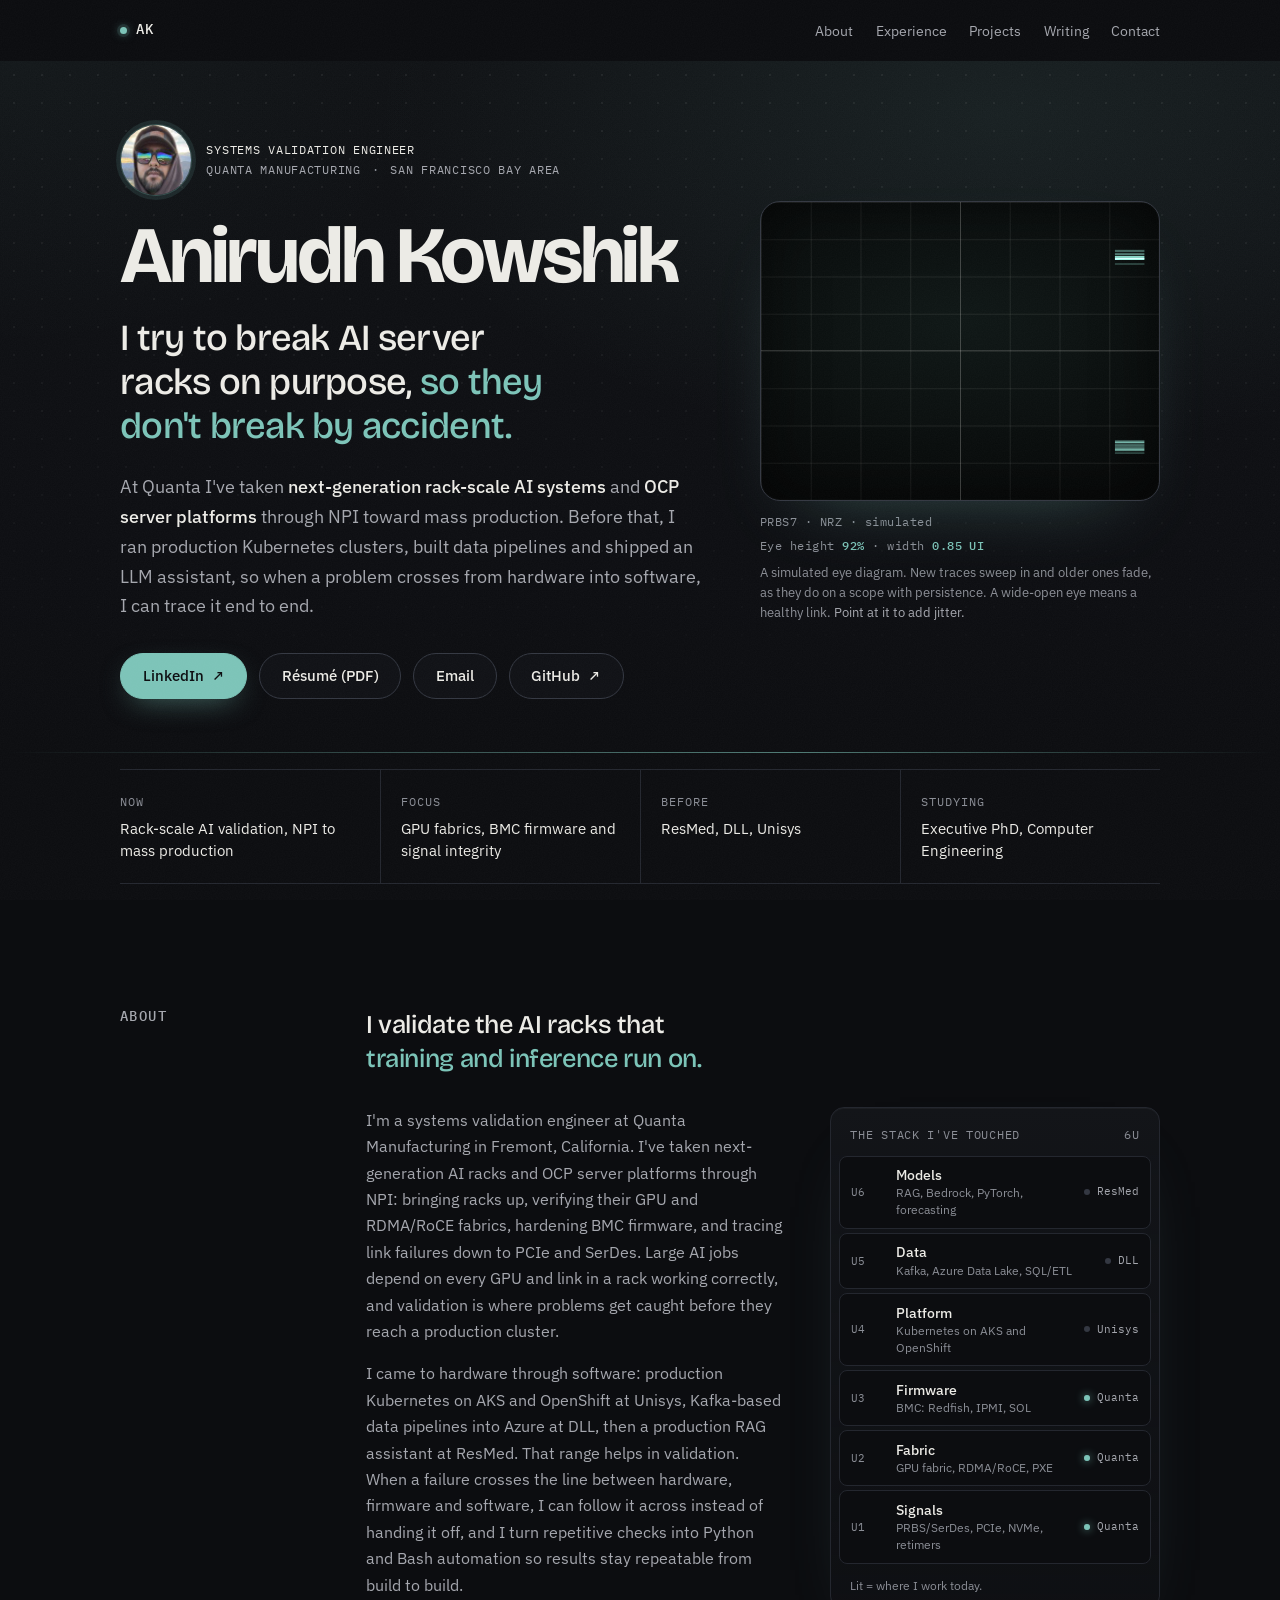
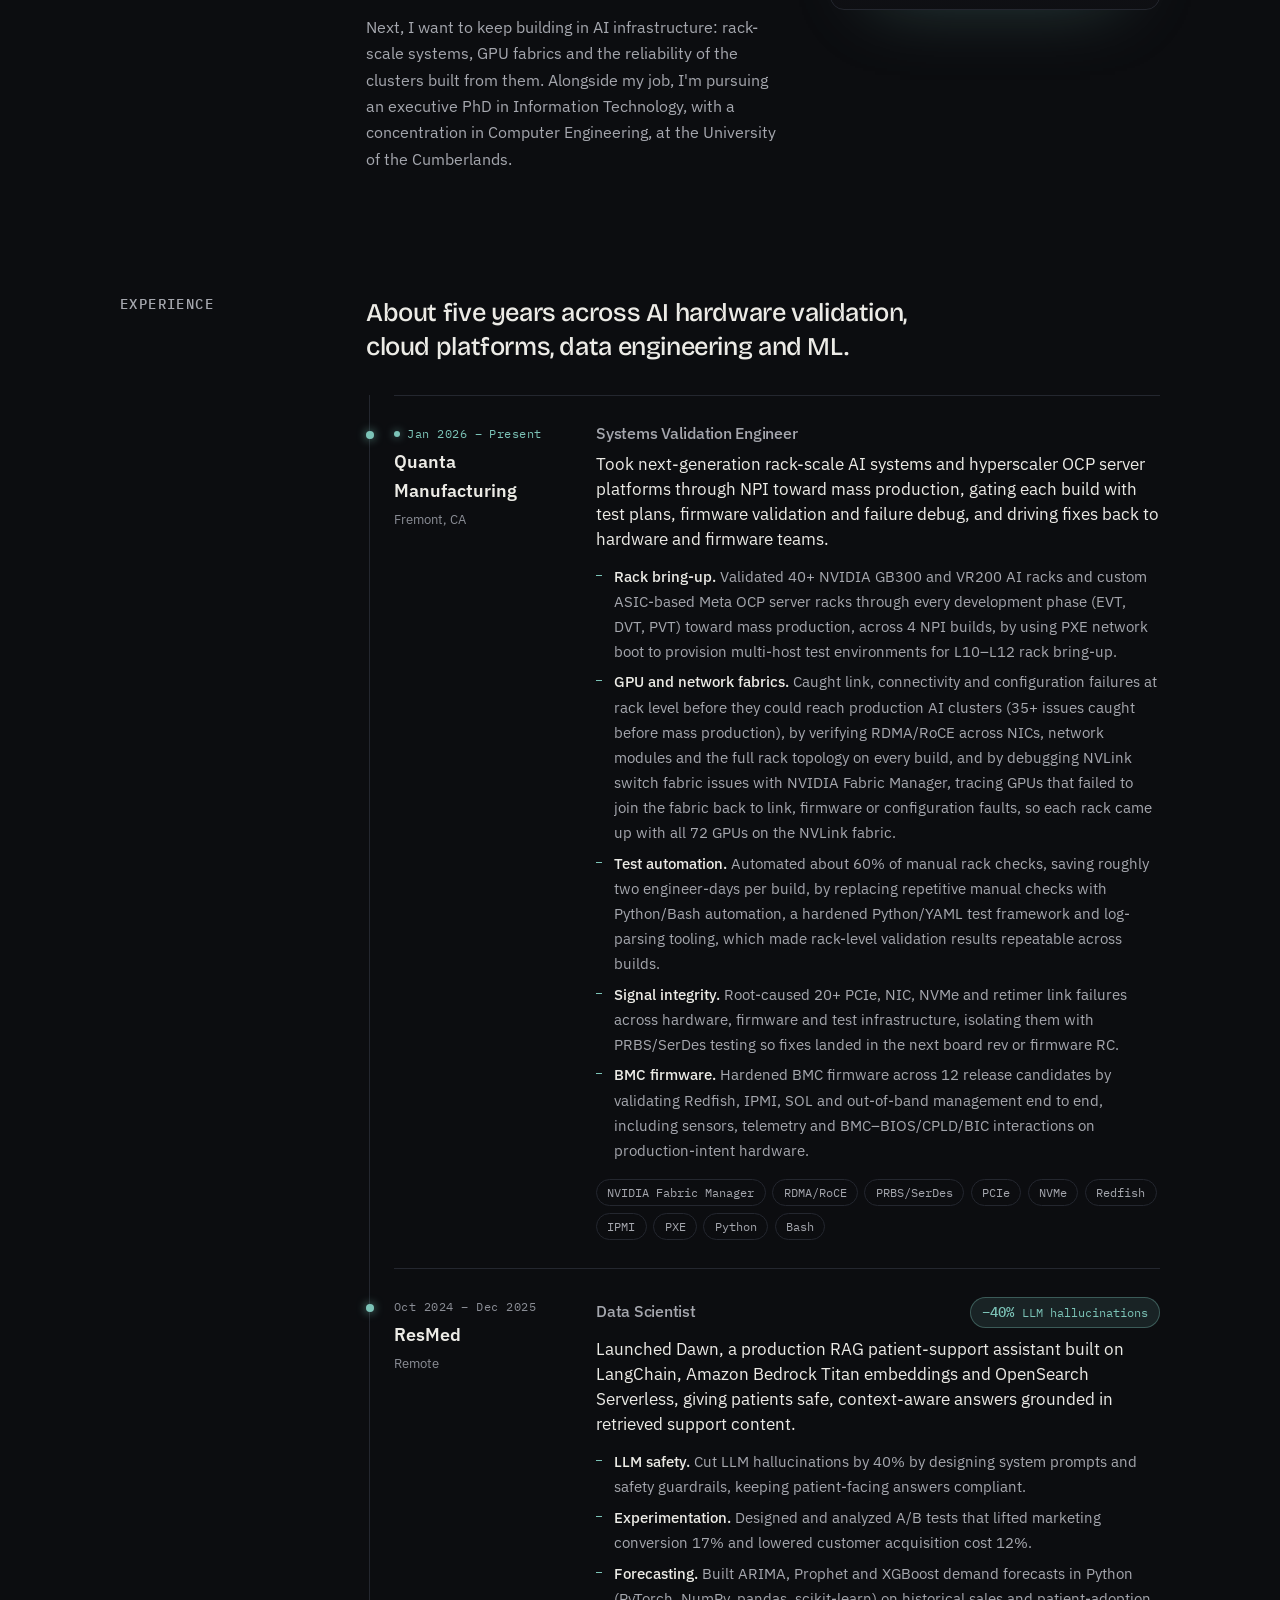
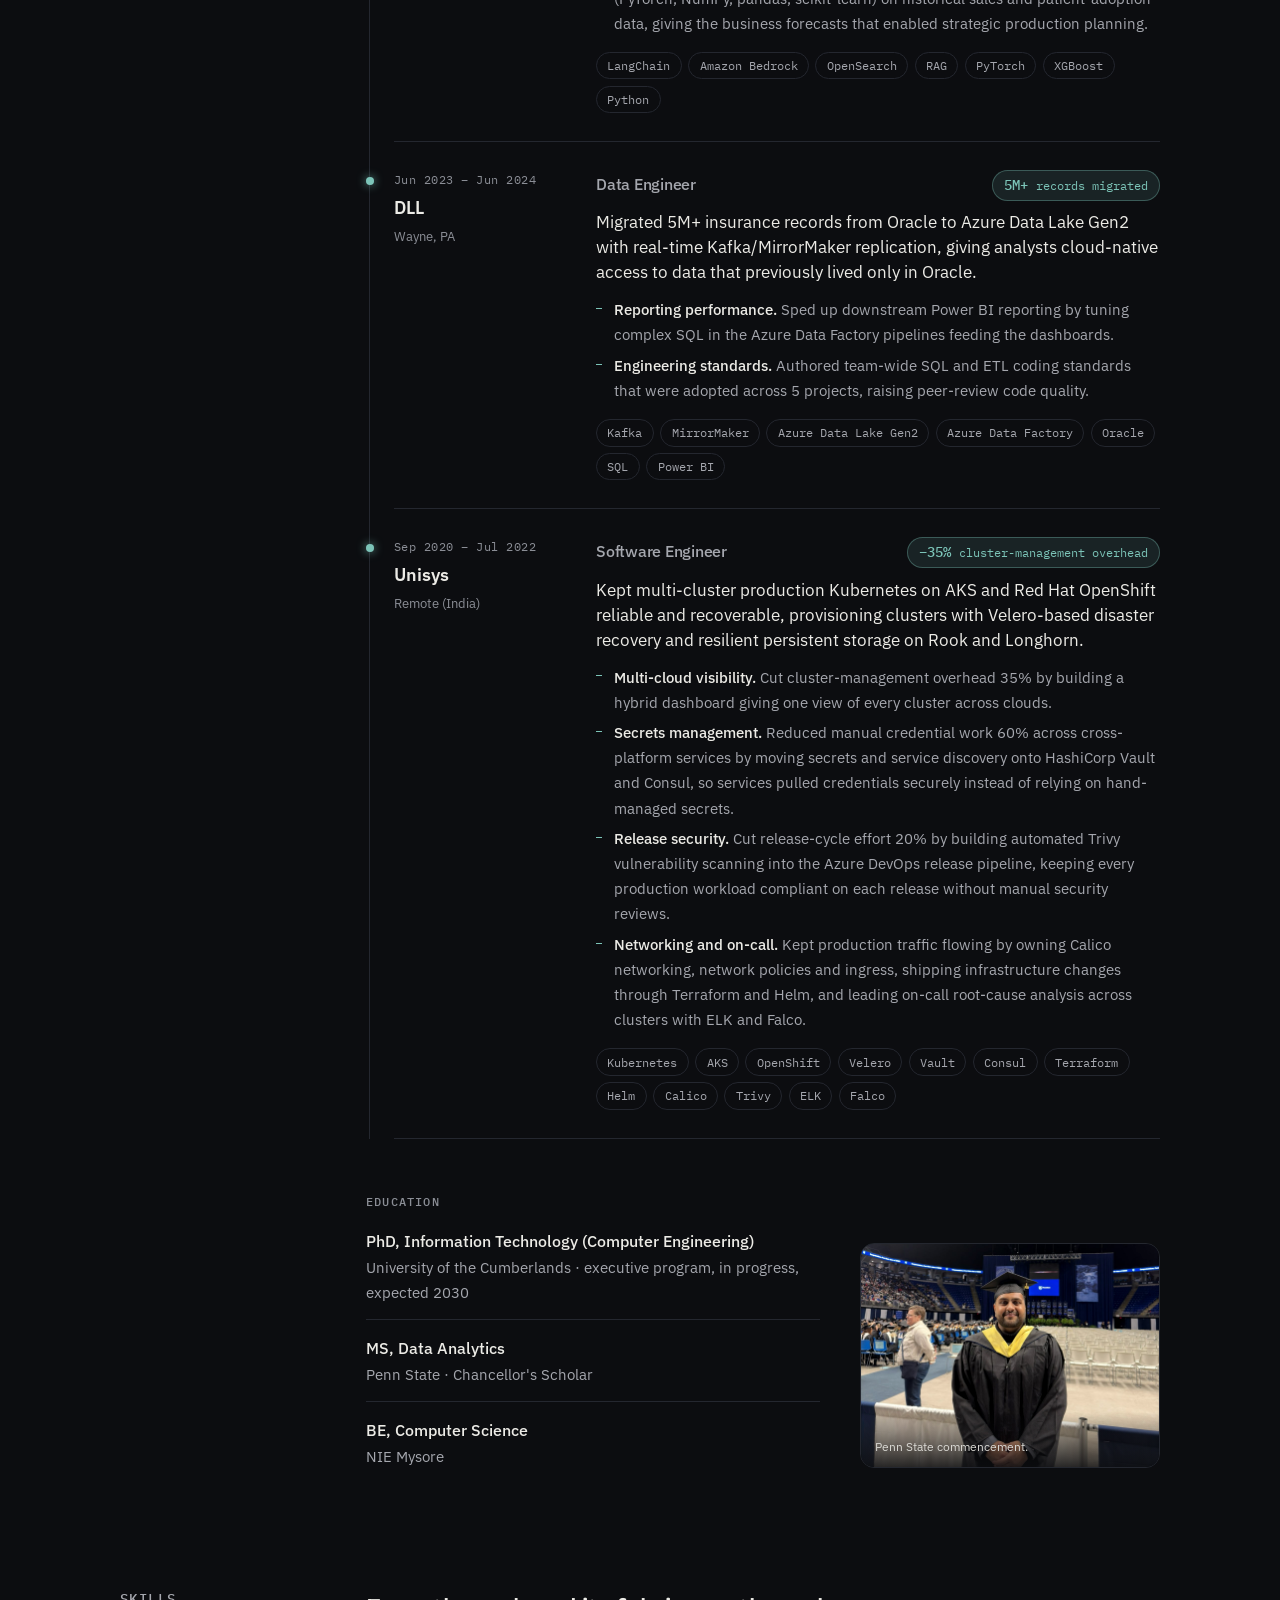
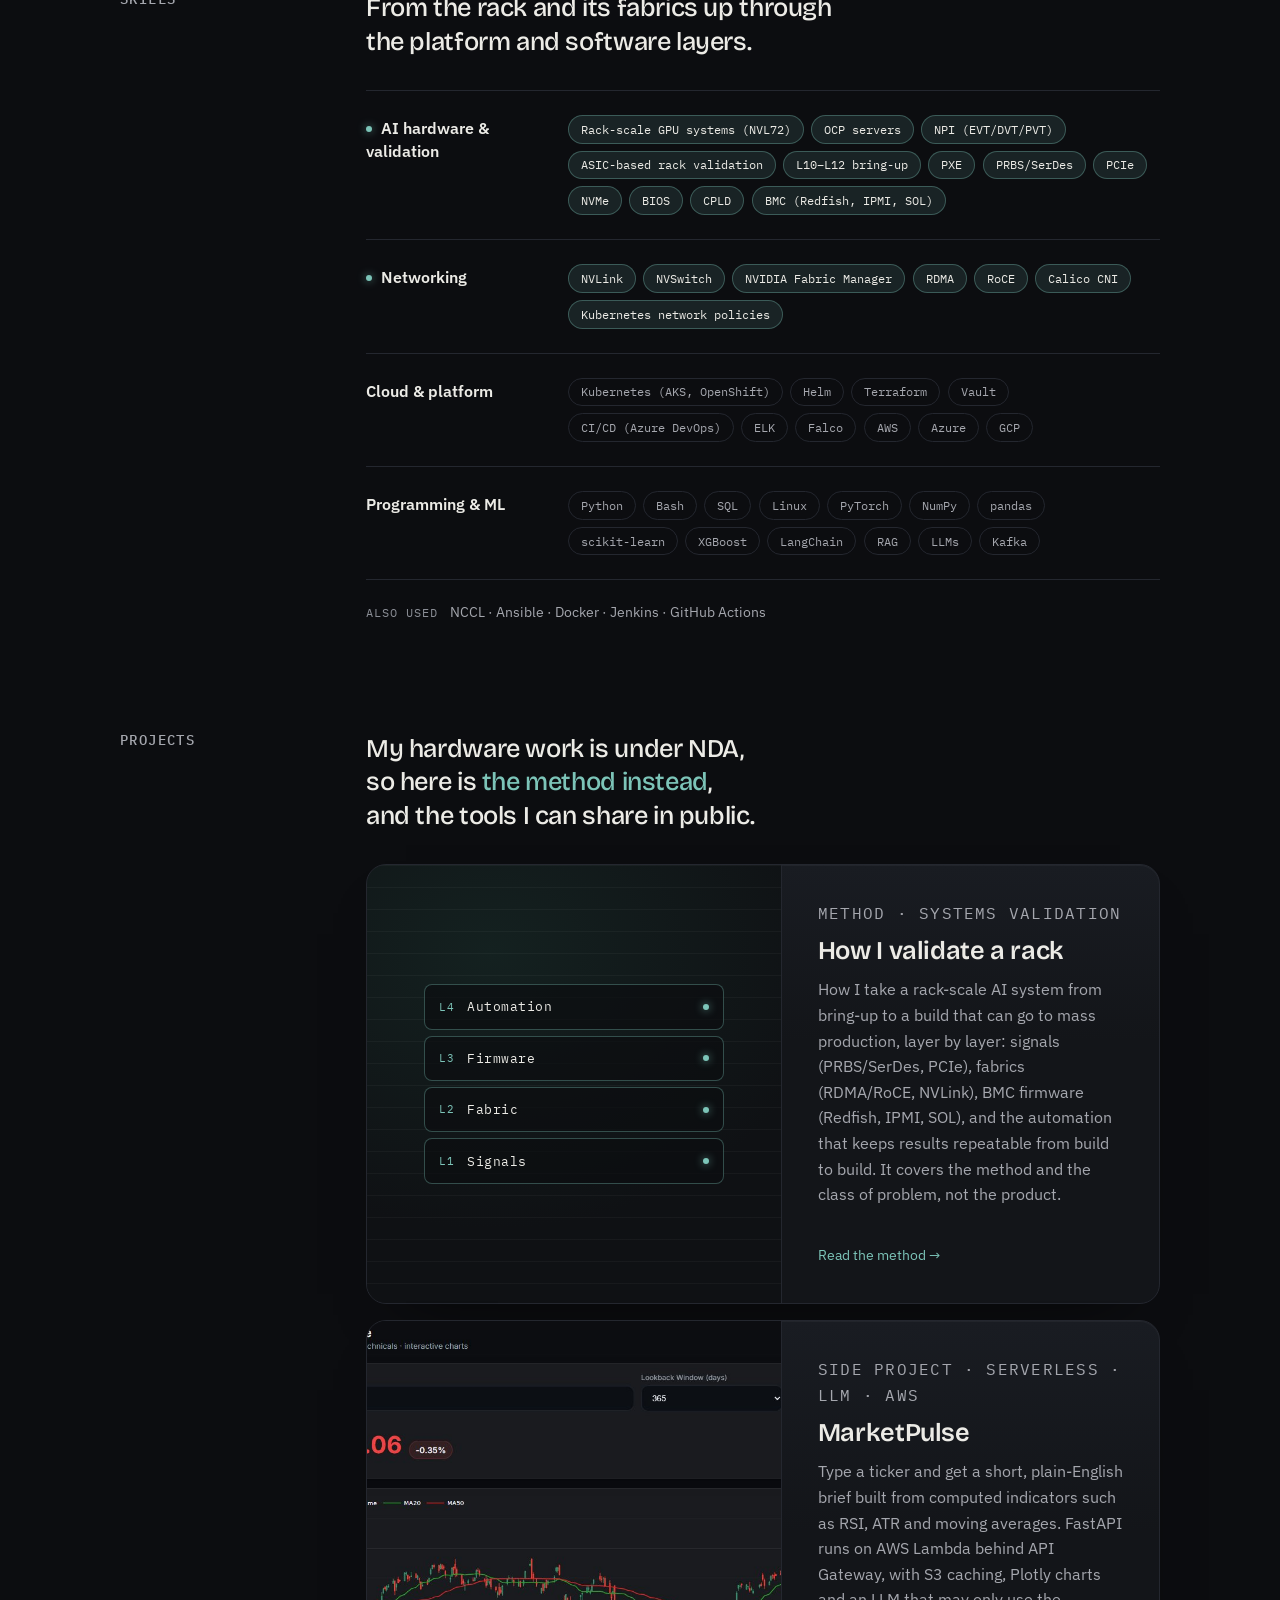
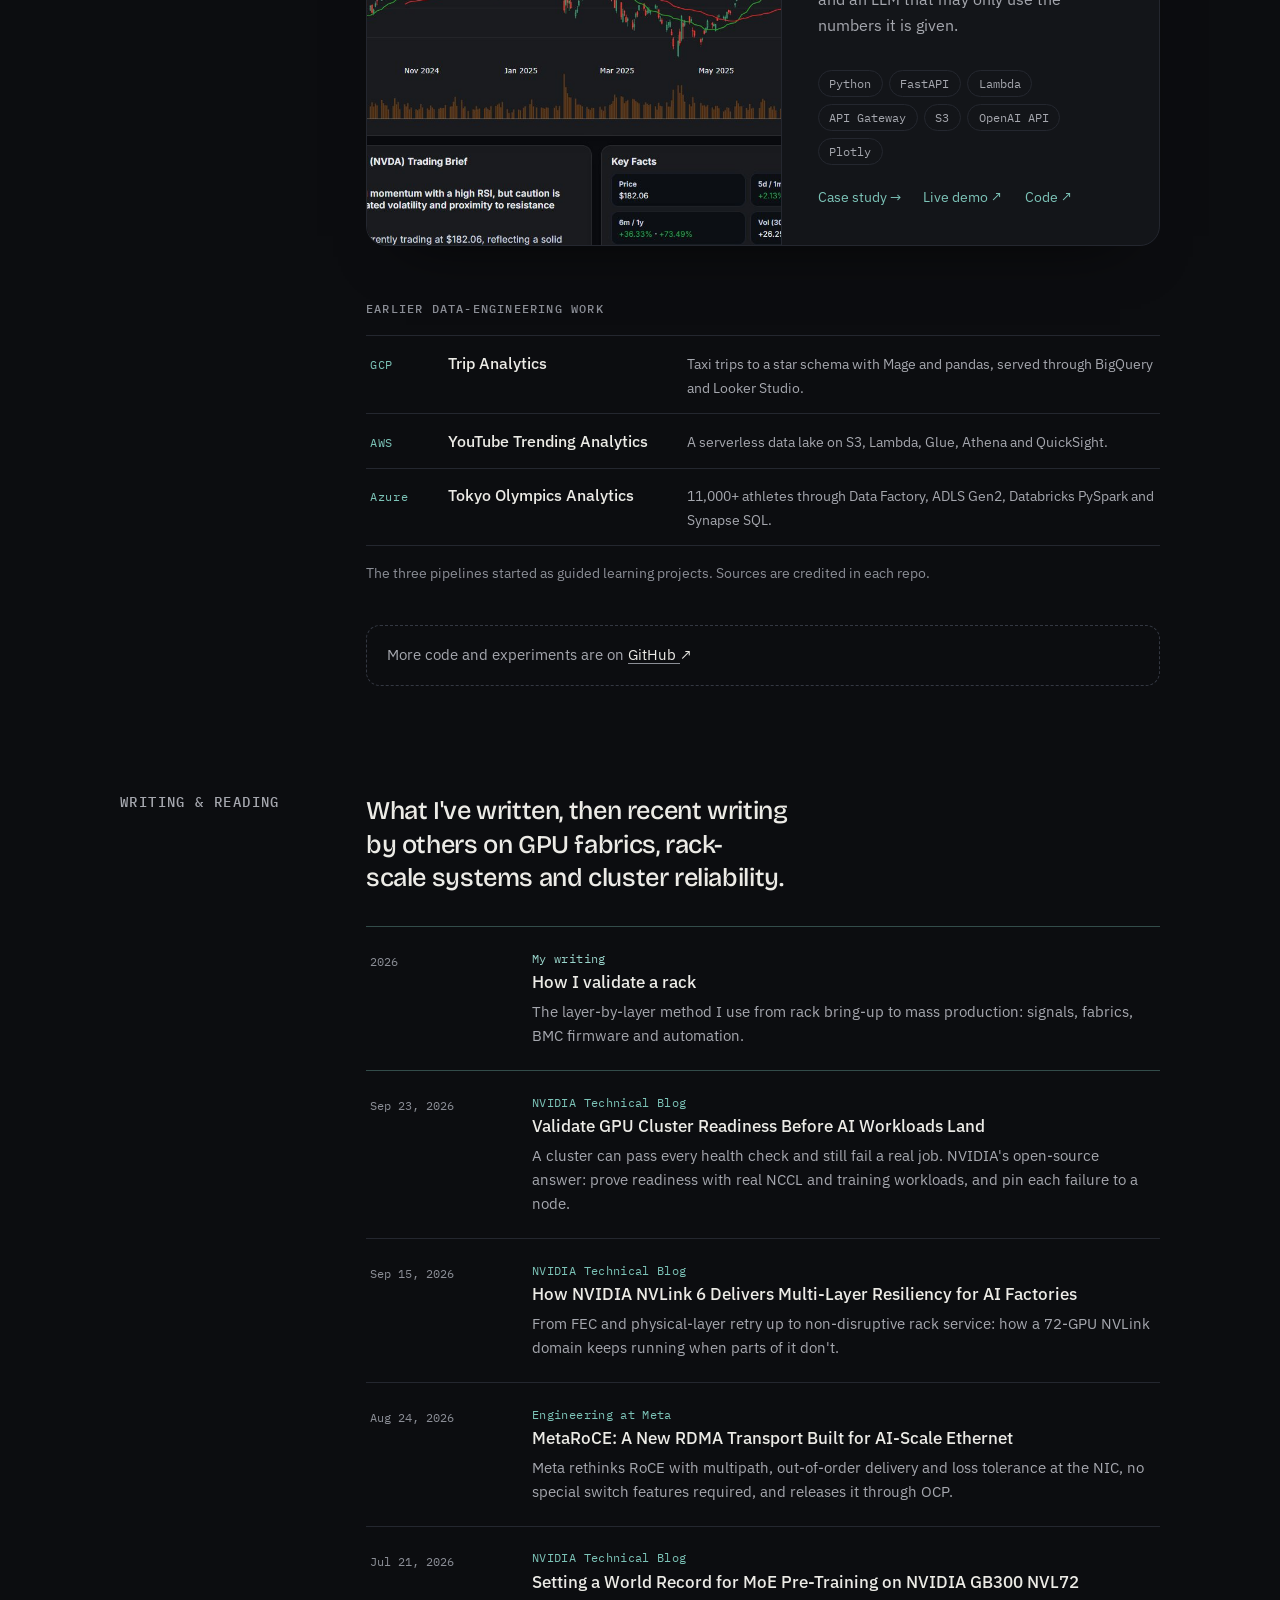
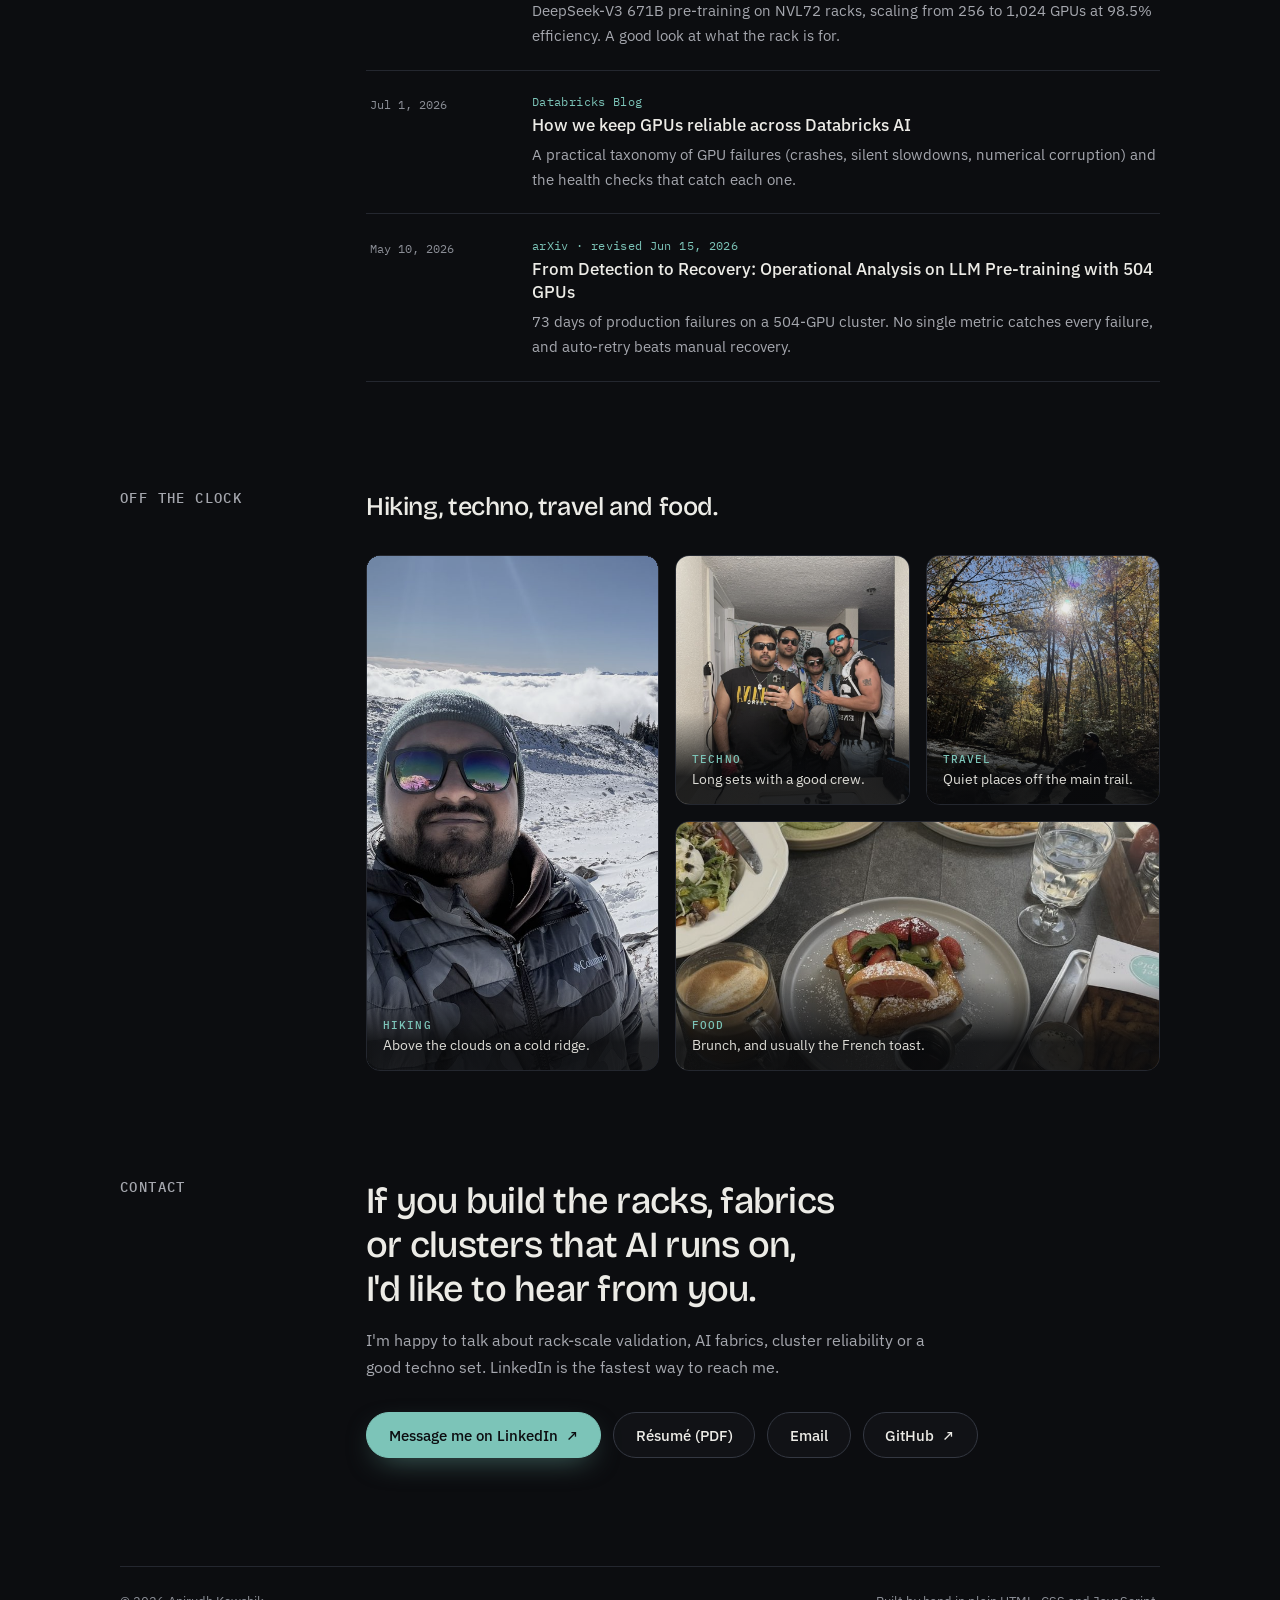
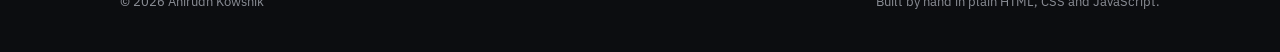
==== index.html @ 86d9afea "Make the eye diagram robust: cache-busted assets, brighter traces, GPU and background-tab recovery -" ====
<!doctype html>
<html lang="en">
<head>
  <meta charset="utf-8">
  <meta name="viewport" content="width=device-width, initial-scale=1">
  <title>Anirudh Kowshik | Systems Validation Engineer, AI infrastructure</title>
  <meta name="description" content="Anirudh Kowshik is a Systems Validation Engineer at Quanta Manufacturing in the San Francisco Bay Area, taking rack-scale AI systems and OCP server platforms through NPI toward mass production. Background in Kubernetes, data engineering and LLMs.">
  <meta name="theme-color" content="#0b0f0e">
  <meta name="color-scheme" content="dark">
  <link rel="canonical" href="https://kowshik-anirudh.github.io/">
  <link rel="icon" href="favicon.svg" type="image/svg+xml">
  <link rel="apple-touch-icon" href="images/apple-touch-icon.png">

  <meta property="og:type" content="website">
  <meta property="og:url" content="https://kowshik-anirudh.github.io/">
  <meta property="og:title" content="Anirudh Kowshik | Systems Validation Engineer">
  <meta property="og:description" content="I try to break AI server racks on purpose, so they don't break by accident. Rack-scale AI systems, from NPI to mass production.">
  <meta property="og:image" content="https://kowshik-anirudh.github.io/images/og.png">
  <meta property="og:image:width" content="1200">
  <meta property="og:image:height" content="630">
  <meta property="og:image:alt" content="Anirudh Kowshik, Systems Validation Engineer, over a teal eye diagram">
  <meta name="twitter:card" content="summary_large_image">
  <script type="application/ld+json">
  {
    "@context": "https://schema.org",
    "@type": "Person",
    "name": "Anirudh Kowshik",
    "jobTitle": "Systems Validation Engineer",
    "worksFor": { "@type": "Organization", "name": "Quanta Manufacturing" },
    "address": { "@type": "PostalAddress", "addressLocality": "San Francisco Bay Area", "addressRegion": "CA", "addressCountry": "US" },
    "url": "https://kowshik-anirudh.github.io/",
    "image": "https://kowshik-anirudh.github.io/images/og.png",
    "sameAs": [
      "https://www.linkedin.com/in/anirudh-kowshik262026",
      "https://github.com/kowshik-anirudh"
    ]
  }
  </script>

  <link rel="preconnect" href="https://fonts.googleapis.com">
  <link rel="preconnect" href="https://fonts.gstatic.com" crossorigin>
  <link href="https://fonts.googleapis.com/css2?family=Bricolage+Grotesque:opsz,wght@12..96,500..700&family=IBM+Plex+Mono:wght@400;500&family=IBM+Plex+Sans:wght@400;500;600&display=swap" rel="stylesheet">
  <link rel="stylesheet" href="style.css?v=20261001">
  <script defer src="script.js?v=20261001"></script>
</head>
<body>
  <a class="skip" href="#main">Skip to content</a>

  <header class="nav">
    <div class="wrap nav-inner">
      <a class="brand" href="#top" aria-label="Anirudh Kowshik, back to top"><span class="led" aria-hidden="true"></span>AK</a>
      <nav aria-label="Primary">
        <ul>
          <li><a href="#about">About</a></li>
          <li><a href="#experience">Experience</a></li>
          <li><a href="#projects">Projects</a></li>
          <li><a href="#reading">Writing</a></li>
          <li><a href="#contact">Contact</a></li>
        </ul>
      </nav>
    </div>
  </header>

  <main id="main">
    <!-- Hero -->
    <section class="hero" id="top" aria-labelledby="hero-name">
      <div class="wrap hero-grid">
        <div class="hero-text">
          <div class="id-row">
            <img class="avatar" src="images/avatar-144.jpg" srcset="images/avatar-144.jpg 144w, images/avatar-216.jpg 216w" sizes="(min-width: 880px) 72px, 60px" alt="Anirudh in a cap and sunglasses, with mountains behind him at sunset" width="144" height="144" decoding="async" onerror="this.remove()">
            <p class="status"><span>Systems Validation Engineer</span> <span>Quanta Manufacturing <span class="sep" aria-hidden="true">&middot;</span> San Francisco Bay Area</span></p>
          </div>
          <h1 id="hero-name">Anirudh Kowshik</h1>
          <p class="hero-line">I try to break AI server racks on purpose, <em>so they don't break by accident.</em></p>
          <p class="pitch">At Quanta I've taken <strong>next-generation rack-scale AI systems</strong> and <strong>OCP server platforms</strong> through NPI toward mass production. Before that, I ran production Kubernetes clusters, built data pipelines and shipped an LLM assistant, so when a problem crosses from hardware into software, I can trace it end to end.</p>
          <div class="cta">
            <a class="btn btn-primary" href="https://www.linkedin.com/in/anirudh-kowshik262026" target="_blank" rel="noopener">LinkedIn <span class="arrow" aria-hidden="true">&#8599;</span></a>
            <a class="btn" href="resume.pdf">R&eacute;sum&eacute; (PDF)</a>
            <a class="btn" href="mailto:i.anirudh.kowshik@gmail.com">Email</a>
            <a class="btn" href="https://github.com/kowshik-anirudh" target="_blank" rel="noopener">GitHub <span class="arrow" aria-hidden="true">&#8599;</span></a>
          </div>
        </div>
        <figure class="scope">
          <div class="scope-screen">
            <canvas class="scope-canvas" role="img" aria-label="Simulated eye diagram of a high-speed serial link, drawn like an oscilloscope with persistence"></canvas>
          </div>
          <div class="scope-readout" aria-hidden="true">
            <span>PRBS7 &middot; NRZ &middot; simulated</span>
            <span class="scope-meas" hidden>Eye height <b data-eh></b> &middot; width <b data-ew></b></span>
          </div>
          <figcaption>A simulated eye diagram. New traces sweep in and older ones fade, as they do on a scope with persistence. A wide-open eye means a healthy link.<span class="hint" hidden> Point at it to add jitter.</span></figcaption>
        </figure>
      </div>
    </section>

    <!-- Quick facts -->
    <div class="wrap">
      <dl class="facts">
        <div><dt>Now</dt><dd>Rack-scale AI validation, NPI to mass production</dd></div>
        <div><dt>Focus</dt><dd>GPU fabrics, BMC firmware and signal integrity</dd></div>
        <div><dt>Before</dt><dd>ResMed, DLL, Unisys</dd></div>
        <div><dt>Studying</dt><dd>Executive PhD, Computer Engineering</dd></div>
      </dl>
    </div>

    <!-- About -->
    <section class="section wrap reveal" id="about" aria-labelledby="about-h">
      <div class="section-grid">
        <header class="sec-head"><h2 id="about-h">About</h2></header>
        <div>
          <p class="sec-line">I validate the AI racks that <em>training and inference run on.</em></p>
          <div class="about-grid">
            <div class="prose">
              <p>I'm a systems validation engineer at Quanta Manufacturing in Fremont, California. I've taken next-generation AI racks and OCP server platforms through NPI: bringing racks up, verifying their GPU and RDMA/RoCE fabrics, hardening BMC firmware, and tracing link failures down to PCIe and SerDes. Large AI jobs depend on every GPU and link in a rack working correctly, and validation is where problems get caught before they reach a production cluster.</p>
              <p>I came to hardware through software: production Kubernetes on AKS and OpenShift at Unisys, Kafka-based data pipelines into Azure at DLL, then a production RAG assistant at ResMed. That range helps in validation. When a failure crosses the line between hardware, firmware and software, I can follow it across instead of handing it off, and I turn repetitive checks into Python and Bash automation so results stay repeatable from build to build.</p>
              <p>Next, I want to keep building in AI infrastructure: rack-scale systems, GPU fabrics and the reliability of the clusters built from them. Alongside my job, I'm pursuing an executive PhD in Information Technology, with a concentration in Computer Engineering, at the University of the Cumberlands.</p>
            </div>
            <aside class="stack" aria-label="Layers of the stack I have worked across">
              <p class="stack-title"><span>The stack I've touched</span><span aria-hidden="true">6U</span></p>
              <ol>
                <li><span class="u" aria-hidden="true">U6</span><span><span class="layer">Models</span><span class="what">RAG, Bedrock, PyTorch, forecasting</span></span><span class="where">ResMed</span></li>
                <li><span class="u" aria-hidden="true">U5</span><span><span class="layer">Data</span><span class="what">Kafka, Azure Data Lake, SQL/ETL</span></span><span class="where">DLL</span></li>
                <li><span class="u" aria-hidden="true">U4</span><span><span class="layer">Platform</span><span class="what">Kubernetes on AKS and OpenShift</span></span><span class="where">Unisys</span></li>
                <li class="now"><span class="u" aria-hidden="true">U3</span><span><span class="layer">Firmware</span><span class="what">BMC: Redfish, IPMI, SOL</span></span><span class="where">Quanta</span></li>
                <li class="now"><span class="u" aria-hidden="true">U2</span><span><span class="layer">Fabric</span><span class="what">GPU fabric, RDMA/RoCE, PXE</span></span><span class="where">Quanta</span></li>
                <li class="now"><span class="u" aria-hidden="true">U1</span><span><span class="layer">Signals</span><span class="what">PRBS/SerDes, PCIe, NVMe, retimers</span></span><span class="where">Quanta</span></li>
              </ol>
              <p class="stack-caption">Lit = where I work today.</p>
            </aside>
          </div>
        </div>
      </div>
    </section>

    <!-- Experience -->
    <section class="section wrap reveal" id="experience" aria-labelledby="exp-h">
      <div class="section-grid">
        <header class="sec-head"><h2 id="exp-h">Experience</h2></header>
        <div>
          <p class="sec-line">About five years across AI hardware validation, cloud platforms, data engineering and ML.</p>
          <ol class="timeline">
            <li class="role current">
              <div class="role-meta">
                <span class="role-when">Jan 2026 &ndash; Present</span>
                <span class="role-org">Quanta Manufacturing</span>
                <span class="role-where">Fremont, CA</span>
              </div>
              <div>
                <div class="role-head"><h3>Systems Validation Engineer</h3></div>
                <p class="headline">Took next-generation rack-scale AI systems and hyperscaler OCP server platforms through NPI toward mass production, gating each build with test plans, firmware validation and failure debug, and driving fixes back to hardware and firmware teams.</p>
                <ul>
                  <li><b>Rack bring-up.</b> Validated 40+ NVIDIA GB300 and VR200 AI racks and custom ASIC-based Meta OCP server racks through every development phase (EVT, DVT, PVT) toward mass production, across 4 NPI builds, by using PXE network boot to provision multi-host test environments for L10&ndash;L12 rack bring-up.</li>
                  <li><b>GPU and network fabrics.</b> Caught link, connectivity and configuration failures at rack level before they could reach production AI clusters (35+ issues caught before mass production), by verifying RDMA/RoCE across NICs, network modules and the full rack topology on every build, and by debugging NVLink switch fabric issues with NVIDIA Fabric Manager, tracing GPUs that failed to join the fabric back to link, firmware or configuration faults, so each rack came up with all 72 GPUs on the NVLink fabric.</li>
                  <li><b>Test automation.</b> Automated about 60% of manual rack checks, saving roughly two engineer-days per build, by replacing repetitive manual checks with Python/Bash automation, a hardened Python/YAML test framework and log-parsing tooling, which made rack-level validation results repeatable across builds.</li>
                  <li><b>Signal integrity.</b> Root-caused 20+ PCIe, NIC, NVMe and retimer link failures across hardware, firmware and test infrastructure, isolating them with PRBS/SerDes testing so fixes landed in the next board rev or firmware RC.</li>
                  <li><b>BMC firmware.</b> Hardened BMC firmware across 12 release candidates by validating Redfish, IPMI, SOL and out-of-band management end to end, including sensors, telemetry and BMC&ndash;BIOS/CPLD/BIC interactions on production-intent hardware.</li>
                </ul>
                <ul class="tags" aria-label="Tools"><li>NVIDIA Fabric Manager</li><li>RDMA/RoCE</li><li>PRBS/SerDes</li><li>PCIe</li><li>NVMe</li><li>Redfish</li><li>IPMI</li><li>PXE</li><li>Python</li><li>Bash</li></ul>
              </div>
            </li>
            <li class="role">
              <div class="role-meta">
                <span class="role-when">Oct 2024 &ndash; Dec 2025</span>
                <span class="role-org">ResMed</span>
                <span class="role-where">Remote</span>
              </div>
              <div>
                <div class="role-head"><h3>Data Scientist</h3><span class="impact"><b>&minus;40%</b> LLM hallucinations</span></div>
                <p class="headline">Launched Dawn, a production RAG patient-support assistant built on LangChain, Amazon Bedrock Titan embeddings and OpenSearch Serverless, giving patients safe, context-aware answers grounded in retrieved support content.</p>
                <ul>
                  <li><b>LLM safety.</b> Cut LLM hallucinations by 40% by designing system prompts and safety guardrails, keeping patient-facing answers compliant.</li>
                  <li><b>Experimentation.</b> Designed and analyzed A/B tests that lifted marketing conversion 17% and lowered customer acquisition cost 12%.</li>
                  <li><b>Forecasting.</b> Built ARIMA, Prophet and XGBoost demand forecasts in Python (PyTorch, NumPy, pandas, scikit-learn) on historical sales and patient-adoption data, giving the business forecasts that enabled strategic production planning.</li>
                </ul>
                <ul class="tags" aria-label="Tools"><li>LangChain</li><li>Amazon Bedrock</li><li>OpenSearch</li><li>RAG</li><li>PyTorch</li><li>XGBoost</li><li>Python</li></ul>
              </div>
            </li>
            <li class="role">
              <div class="role-meta">
                <span class="role-when">Jun 2023 &ndash; Jun 2024</span>
                <span class="role-org">DLL</span>
                <span class="role-where">Wayne, PA</span>
              </div>
              <div>
                <div class="role-head"><h3>Data Engineer</h3><span class="impact"><b>5M+</b> records migrated</span></div>
                <p class="headline">Migrated 5M+ insurance records from Oracle to Azure Data Lake Gen2 with real-time Kafka/MirrorMaker replication, giving analysts cloud-native access to data that previously lived only in Oracle.</p>
                <ul>
                  <li><b>Reporting performance.</b> Sped up downstream Power BI reporting by tuning complex SQL in the Azure Data Factory pipelines feeding the dashboards.</li>
                  <li><b>Engineering standards.</b> Authored team-wide SQL and ETL coding standards that were adopted across 5 projects, raising peer-review code quality.</li>
                </ul>
                <ul class="tags" aria-label="Tools"><li>Kafka</li><li>MirrorMaker</li><li>Azure Data Lake Gen2</li><li>Azure Data Factory</li><li>Oracle</li><li>SQL</li><li>Power BI</li></ul>
              </div>
            </li>
            <li class="role">
              <div class="role-meta">
                <span class="role-when">Sep 2020 &ndash; Jul 2022</span>
                <span class="role-org">Unisys</span>
                <span class="role-where">Remote (India)</span>
              </div>
              <div>
                <div class="role-head"><h3>Software Engineer</h3><span class="impact"><b>&minus;35%</b> cluster-management overhead</span></div>
                <p class="headline">Kept multi-cluster production Kubernetes on AKS and Red Hat OpenShift reliable and recoverable, provisioning clusters with Velero-based disaster recovery and resilient persistent storage on Rook and Longhorn.</p>
                <ul>
                  <li><b>Multi-cloud visibility.</b> Cut cluster-management overhead 35% by building a hybrid dashboard giving one view of every cluster across clouds.</li>
                  <li><b>Secrets management.</b> Reduced manual credential work 60% across cross-platform services by moving secrets and service discovery onto HashiCorp Vault and Consul, so services pulled credentials securely instead of relying on hand-managed secrets.</li>
                  <li><b>Release security.</b> Cut release-cycle effort 20% by building automated Trivy vulnerability scanning into the Azure DevOps release pipeline, keeping every production workload compliant on each release without manual security reviews.</li>
                  <li><b>Networking and on-call.</b> Kept production traffic flowing by owning Calico networking, network policies and ingress, shipping infrastructure changes through Terraform and Helm, and leading on-call root-cause analysis across clusters with ELK and Falco.</li>
                </ul>
                <ul class="tags" aria-label="Tools"><li>Kubernetes</li><li>AKS</li><li>OpenShift</li><li>Velero</li><li>Vault</li><li>Consul</li><li>Terraform</li><li>Helm</li><li>Calico</li><li>Trivy</li><li>ELK</li><li>Falco</li></ul>
              </div>
            </li>
          </ol>

          <h3 class="sub">Education</h3>
          <div class="edu-wrap">
            <ul class="edu">
              <li><strong>PhD, Information Technology (Computer Engineering)</strong><span>University of the Cumberlands &middot; executive program, in progress, expected 2030</span></li>
              <li><strong>MS, Data Analytics</strong><span>Penn State &middot; Chancellor's Scholar</span></li>
              <li><strong>BE, Computer Science</strong><span>NIE Mysore</span></li>
            </ul>
            <figure class="edu-photo">
              <img src="images/education.jpg" alt="Anirudh in cap and gown at a Penn State commencement" width="1200" height="900" loading="lazy" decoding="async" onerror="this.remove()">
              <figcaption>Penn State commencement.</figcaption>
            </figure>
          </div>
        </div>
      </div>
    </section>

    <!-- Skills -->
    <section class="section wrap reveal" id="skills" aria-labelledby="skills-h">
      <div class="section-grid">
        <header class="sec-head"><h2 id="skills-h">Skills</h2></header>
        <div>
          <p class="sec-line">From the rack and its fabrics up through the platform and software layers.</p>
          <dl class="skills">
            <div class="skill-group primary">
              <dt>AI hardware &amp; validation</dt>
              <dd><ul><li>Rack-scale GPU systems (NVL72)</li><li>OCP servers</li><li>NPI (EVT/DVT/PVT)</li><li>ASIC-based rack validation</li><li>L10&ndash;L12 bring-up</li><li>PXE</li><li>PRBS/SerDes</li><li>PCIe</li><li>NVMe</li><li>BIOS</li><li>CPLD</li><li>BMC (Redfish, IPMI, SOL)</li></ul></dd>
            </div>
            <div class="skill-group primary">
              <dt>Networking</dt>
              <dd><ul><li>NVLink</li><li>NVSwitch</li><li>NVIDIA Fabric Manager</li><li>RDMA</li><li>RoCE</li><li>Calico CNI</li><li>Kubernetes network policies</li></ul></dd>
            </div>
            <div class="skill-group">
              <dt>Cloud &amp; platform</dt>
              <dd><ul><li>Kubernetes (AKS, OpenShift)</li><li>Helm</li><li>Terraform</li><li>Vault</li><li>CI/CD (Azure DevOps)</li><li>ELK</li><li>Falco</li><li>AWS</li><li>Azure</li><li>GCP</li></ul></dd>
            </div>
            <div class="skill-group">
              <dt>Programming &amp; ML</dt>
              <dd><ul><li>Python</li><li>Bash</li><li>SQL</li><li>Linux</li><li>PyTorch</li><li>NumPy</li><li>pandas</li><li>scikit-learn</li><li>XGBoost</li><li>LangChain</li><li>RAG</li><li>LLMs</li><li>Kafka</li></ul></dd>
            </div>
          </dl>
          <p class="also"><span class="also-k">Also used</span> NCCL &middot; Ansible &middot; Docker &middot; Jenkins &middot; GitHub Actions</p>
        </div>
      </div>
    </section>

    <!-- Projects -->
    <section class="section wrap reveal" id="projects" aria-labelledby="proj-h">
      <div class="section-grid">
        <header class="sec-head"><h2 id="proj-h">Projects</h2></header>
        <div>
          <p class="sec-line">My hardware work is under NDA, so here is <em>the method instead</em>, and the tools I can share in public.</p>

          <article class="feature feature-method">
            <div class="feature-media method-media" aria-hidden="true">
              <ol class="layers">
                <li><span>L4</span>Automation</li>
                <li><span>L3</span>Firmware</li>
                <li><span>L2</span>Fabric</li>
                <li><span>L1</span>Signals</li>
              </ol>
            </div>
            <div class="feature-body">
              <p class="kicker">Method &middot; Systems validation</p>
              <h3>How I validate a rack</h3>
              <p>How I take a rack-scale AI system from bring-up to a build that can go to mass production, layer by layer: signals (PRBS/SerDes, PCIe), fabrics (RDMA/RoCE, NVLink), BMC firmware (Redfish, IPMI, SOL), and the automation that keeps results repeatable from build to build. It covers the method and the class of problem, not the product.</p>
              <div class="links">
                <a href="projects/rack-validation-method.html">Read the method <span class="arrow" aria-hidden="true">&rarr;</span></a>
              </div>
            </div>
          </article>

          <article class="feature">
            <figure class="feature-media">
              <img src="images/projects/marketpulse-landing.jpg" alt="MarketPulse landing page with a ticker search box" width="1374" height="888" loading="lazy" decoding="async">
            </figure>
            <div class="feature-body">
              <p class="kicker">Side project &middot; Serverless &middot; LLM &middot; AWS</p>
              <h3>MarketPulse</h3>
              <p>Type a ticker and get a short, plain-English brief built from computed indicators such as RSI, ATR and moving averages. FastAPI runs on AWS Lambda behind API Gateway, with S3 caching, Plotly charts and an LLM that may only use the numbers it is given.</p>
              <ul class="tags" aria-label="Tech"><li>Python</li><li>FastAPI</li><li>Lambda</li><li>API Gateway</li><li>S3</li><li>OpenAI API</li><li>Plotly</li></ul>
              <div class="links">
                <a href="projects/marketpulse.html">Case study <span class="arrow" aria-hidden="true">&rarr;</span></a>
                <a href="https://kowshik-anirudh.github.io/ai-stock-storyteller/" target="_blank" rel="noopener">Live demo <span class="arrow" aria-hidden="true">&#8599;</span></a>
                <a href="https://github.com/kowshik-anirudh/ai-stock-storyteller" target="_blank" rel="noopener">Code <span class="arrow" aria-hidden="true">&#8599;</span></a>
              </div>
            </div>
          </article>

          <h3 class="sub">Earlier data-engineering work</h3>
          <ul class="mini">
            <li><a href="projects/trip-analytics-gcp.html"><span class="mini-k">GCP</span><span class="mini-t">Trip Analytics</span><span class="mini-d">Taxi trips to a star schema with Mage and pandas, served through BigQuery and Looker Studio.</span></a></li>
            <li><a href="projects/youtube-analytics-aws.html"><span class="mini-k">AWS</span><span class="mini-t">YouTube Trending Analytics</span><span class="mini-d">A serverless data lake on S3, Lambda, Glue, Athena and QuickSight.</span></a></li>
            <li><a href="projects/tokyo-olympics-azure.html"><span class="mini-k">Azure</span><span class="mini-t">Tokyo Olympics Analytics</span><span class="mini-d">11,000+ athletes through Data Factory, ADLS Gen2, Databricks PySpark and Synapse SQL.</span></a></li>
          </ul>
          <p class="credit">The three pipelines started as guided learning projects. Sources are credited in each repo.</p>

          <div class="nda"><p>More code and experiments are on <a href="https://github.com/kowshik-anirudh" target="_blank" rel="noopener">GitHub <span class="arrow" aria-hidden="true">&#8599;</span></a></p></div>
        </div>
      </div>
    </section>

    <!-- Reading -->
    <section class="section wrap reveal" id="reading" aria-labelledby="read-h">
      <div class="section-grid">
        <header class="sec-head"><h2 id="read-h">Writing &amp; reading</h2></header>
        <div>
          <p class="sec-line">What I've written, then recent writing by others on GPU fabrics, rack-scale systems and cluster reliability.</p>
          <ul class="reading">
            <li class="mine">
              <a class="read" href="projects/rack-validation-method.html">
                <span class="date">2026</span>
                <span><span class="src">My writing</span><span class="t">How I validate a rack</span>
                <span class="why">The layer-by-layer method I use from rack bring-up to mass production: signals, fabrics, BMC firmware and automation.</span></span>
              </a>
            </li>
            <li>
              <a class="read" href="https://developer.nvidia.com/blog/validate-gpu-cluster-readiness-before-ai-workloads-land" target="_blank" rel="noopener">
                <span class="date">Sep 23, 2026</span>
                <span><span class="src">NVIDIA Technical Blog</span><span class="t">Validate GPU Cluster Readiness Before AI Workloads Land</span>
                <span class="why">A cluster can pass every health check and still fail a real job. NVIDIA's open-source answer: prove readiness with real NCCL and training workloads, and pin each failure to a node.</span></span>
              </a>
            </li>
            <li>
              <a class="read" href="https://developer.nvidia.com/blog/how-nvidia-nvlink-6-delivers-multi-layer-resiliency-for-ai-factories/" target="_blank" rel="noopener">
                <span class="date">Sep 15, 2026</span>
                <span><span class="src">NVIDIA Technical Blog</span><span class="t">How NVIDIA NVLink 6 Delivers Multi-Layer Resiliency for AI Factories</span>
                <span class="why">From FEC and physical-layer retry up to non-disruptive rack service: how a 72-GPU NVLink domain keeps running when parts of it don't.</span></span>
              </a>
            </li>
            <li>
              <a class="read" href="https://engineering.fb.com/2026/08/24/networking-traffic/metaroce-rdma-transport-ai-ethernet/" target="_blank" rel="noopener">
                <span class="date">Aug 24, 2026</span>
                <span><span class="src">Engineering at Meta</span><span class="t">MetaRoCE: A New RDMA Transport Built for AI-Scale Ethernet</span>
                <span class="why">Meta rethinks RoCE with multipath, out-of-order delivery and loss tolerance at the NIC, no special switch features required, and releases it through OCP.</span></span>
              </a>
            </li>
            <li>
              <a class="read" href="https://developer.nvidia.com/blog/setting-a-world-record-for-moe-pre-training-on-nvidia-gb300-nvl72/" target="_blank" rel="noopener">
                <span class="date">Jul 21, 2026</span>
                <span><span class="src">NVIDIA Technical Blog</span><span class="t">Setting a World Record for MoE Pre-Training on NVIDIA GB300 NVL72</span>
                <span class="why">DeepSeek-V3 671B pre-training on NVL72 racks, scaling from 256 to 1,024 GPUs at 98.5% efficiency. A good look at what the rack is for.</span></span>
              </a>
            </li>
            <li>
              <a class="read" href="https://www.databricks.com/blog/how-we-keep-gpus-reliable-across-databricks-ai" target="_blank" rel="noopener">
                <span class="date">Jul 1, 2026</span>
                <span><span class="src">Databricks Blog</span><span class="t">How we keep GPUs reliable across Databricks AI</span>
                <span class="why">A practical taxonomy of GPU failures (crashes, silent slowdowns, numerical corruption) and the health checks that catch each one.</span></span>
              </a>
            </li>
            <li>
              <a class="read" href="https://arxiv.org/abs/2605.09370" target="_blank" rel="noopener">
                <span class="date">May 10, 2026</span>
                <span><span class="src">arXiv &middot; revised Jun 15, 2026</span><span class="t">From Detection to Recovery: Operational Analysis on LLM Pre-training with 504 GPUs</span>
                <span class="why">73 days of production failures on a 504-GPU cluster. No single metric catches every failure, and auto-retry beats manual recovery.</span></span>
              </a>
            </li>
          </ul>
        </div>
      </div>
    </section>

    <!-- Beyond work -->
    <section class="section wrap reveal" id="beyond" aria-labelledby="beyond-h">
      <div class="section-grid">
        <header class="sec-head"><h2 id="beyond-h">Off the clock</h2></header>
        <div>
          <p class="sec-line">Hiking, techno, travel and food.</p>
          <div class="mosaic">
            <figure class="tile tile-hiking" data-label="Hiking">
              <img src="images/hiking.jpg" alt="Anirudh in a beanie and puffer jacket on a snowy ridge above a sea of clouds" width="800" height="1000" loading="lazy" decoding="async" onerror="this.remove()">
              <figcaption><b>Hiking</b>Above the clouds on a cold ridge.</figcaption>
            </figure>
            <figure class="tile" data-label="Techno">
              <img src="images/techno.jpg" alt="Anirudh and three friends in sunglasses taking a mirror selfie before a show" width="800" height="1000" loading="lazy" decoding="async" onerror="this.remove()">
              <figcaption><b>Techno</b>Long sets with a good crew.</figcaption>
            </figure>
            <figure class="tile" data-label="Travel">
              <img src="images/travel.jpg" alt="Anirudh sitting on a rock by a stream in an autumn forest" width="800" height="1000" loading="lazy" decoding="async" onerror="this.remove()">
              <figcaption><b>Travel</b>Quiet places off the main trail.</figcaption>
            </figure>
            <figure class="tile tile-food" data-label="Food">
              <img src="images/food.jpg" alt="A brunch table with French toast, waffles, a sandwich and fries" width="800" height="1000" loading="lazy" decoding="async" onerror="this.remove()">
              <figcaption><b>Food</b>Brunch, and usually the French toast.</figcaption>
            </figure>
          </div>
        </div>
      </div>
    </section>

    <!-- Contact -->
    <section class="section wrap reveal contact" id="contact" aria-labelledby="contact-h">
      <div class="section-grid">
        <header class="sec-head"><h2 id="contact-h">Contact</h2></header>
        <div>
          <p class="contact-line">If you build the racks, fabrics or clusters that AI runs on, I'd like to hear from you.</p>
          <p class="note">I'm happy to talk about rack-scale validation, AI fabrics, cluster reliability or a good techno set. LinkedIn is the fastest way to reach me.</p>
          <div class="cta">
            <a class="btn btn-primary" href="https://www.linkedin.com/in/anirudh-kowshik262026" target="_blank" rel="noopener">Message me on LinkedIn <span class="arrow" aria-hidden="true">&#8599;</span></a>
            <a class="btn" href="resume.pdf">R&eacute;sum&eacute; (PDF)</a>
            <a class="btn" href="mailto:i.anirudh.kowshik@gmail.com">Email</a>
            <a class="btn" href="https://github.com/kowshik-anirudh" target="_blank" rel="noopener">GitHub <span class="arrow" aria-hidden="true">&#8599;</span></a>
          </div>
        </div>
      </div>
    </section>
  </main>

  <footer class="footer wrap">
    <div class="footer-inner">
      <p>&copy; <span id="year">2026</span> Anirudh Kowshik</p>
      <p>Built by hand in plain HTML, CSS and JavaScript.</p>
    </div>
  </footer>
</body>
</html>
---- style.css ----
/* =========================================================
   Anirudh Kowshik: personal site
   Plain CSS, no build step. Mobile-first.
   ========================================================= */

/* ---------- Tokens ---------- */
:root {
  --bg: #0c0d10;
  --bg-elev: #131519;
  --bg-elev-2: #191c22;
  --line: #24272f;
  --line-strong: #343842;
  --text: #ecebe6;
  --muted: #a5a7ae;       /* ~8:1 on --bg */
  --faint: #8b8e96;       /* ~5.9:1 on --bg, still AA for small text */
  --accent: #7cc4b8;      /* restrained teal */
  --accent-strong: #9ad6cc;
  --accent-soft: rgba(124, 196, 184, 0.12);
  --accent-line: rgba(124, 196, 184, 0.35);

  --font: "IBM Plex Sans", system-ui, -apple-system, "Segoe UI", Roboto, sans-serif;
  --display: "Bricolage Grotesque", "IBM Plex Sans", system-ui, -apple-system, "Segoe UI", sans-serif;
  --mono: "IBM Plex Mono", ui-monospace, SFMono-Regular, Menlo, Consolas, monospace;
  --todo: #f2b84b;        /* owner placeholders only */

  /* type scale (1.25 minor third-ish, fluid at the top end) */
  --fs-xs: .75rem;
  --fs-sm: .875rem;
  --fs-base: 1rem;
  --fs-md: 1.125rem;
  --fs-lg: clamp(1.3rem, 1.1rem + .9vw, 1.6rem);
  --fs-xl: clamp(1.6rem, 1.2rem + 1.8vw, 2.3rem);
  --fs-hero: clamp(2.6rem, 1.6rem + 5vw, 5rem);

  --radius: 14px;
  --radius-lg: 20px;
  --ease: cubic-bezier(0.22, 1, 0.36, 1);
  --maxw: 1120px;
  --gutter: clamp(1.25rem, 4vw, 2.5rem);
  --nav-h: 60px;
}

/* ---------- Base ---------- */
*, *::before, *::after { box-sizing: border-box; }
html { scroll-behavior: smooth; scroll-padding-top: calc(var(--nav-h) + 16px); -webkit-text-size-adjust: 100%; }
body {
  margin: 0;
  background: var(--bg);
  color: var(--text);
  font-family: var(--font);
  font-size: var(--fs-base);
  line-height: 1.65;
  -webkit-font-smoothing: antialiased;
  text-rendering: optimizeLegibility;
  overflow-x: hidden;
}
img { max-width: 100%; display: block; }
a { color: var(--text); text-decoration-color: var(--faint); text-underline-offset: 3px; transition: color .2s var(--ease), text-decoration-color .2s var(--ease); }
a:hover { color: var(--accent); text-decoration-color: var(--accent); }
:focus-visible { outline: 2px solid var(--accent); outline-offset: 3px; border-radius: 6px; }
h1, h2, h3 { line-height: 1.15; margin: 0; font-weight: 600; letter-spacing: -0.015em; }
h1, .hero-line, .sec-line, .contact-line, .feature h3, .card h3, .project h2 { font-family: var(--display); }
p { margin: 0 0 1em; }
ul, ol { margin: 0; padding: 0; list-style: none; }
::selection { background: var(--accent); color: var(--bg); }
.mono { font-family: var(--mono); }
.accent { color: var(--accent); }
.sr-only { position: absolute; width: 1px; height: 1px; overflow: hidden; clip: rect(0 0 0 0); white-space: nowrap; }

.wrap { width: 100%; max-width: var(--maxw); margin: 0 auto; padding: 0 var(--gutter); }
.skip { position: absolute; left: -999px; top: 0; background: var(--accent); color: var(--bg); padding: .5rem 1rem; z-index: 100; border-radius: 8px; }
.skip:focus { left: 1rem; top: 1rem; }

/* ---------- Nav ---------- */
.nav {
  position: sticky; top: 0; z-index: 50;
  background: rgba(12, 13, 16, 0.72);
  backdrop-filter: saturate(140%) blur(12px);
  -webkit-backdrop-filter: saturate(140%) blur(12px);
  border-bottom: 1px solid transparent;
  transition: border-color .3s var(--ease), background .3s var(--ease);
}
.nav.scrolled { border-bottom-color: var(--line); background: rgba(12, 13, 16, 0.88); }
.nav-inner { display: flex; align-items: center; justify-content: space-between; height: var(--nav-h); gap: 1rem; }
.brand { display: inline-flex; align-items: center; gap: .55rem; font-family: var(--mono); font-weight: 500; font-size: var(--fs-sm); text-decoration: none; letter-spacing: .06em; flex-shrink: 0; }
.nav nav { min-width: 0; position: relative; }
.nav ul { display: flex; gap: 1.4rem; overflow-x: auto; scrollbar-width: none; padding: .5rem 0; }
.nav ul::-webkit-scrollbar { display: none; }
.nav li a { position: relative; font-size: var(--fs-sm); color: var(--muted); text-decoration: none; white-space: nowrap; padding: .25rem 0; }
.nav li a::after { content: ""; position: absolute; left: 0; right: 0; bottom: -2px; height: 1px; background: var(--accent); transform: scaleX(0); transform-origin: left; transition: transform .35s var(--ease); }
.nav li a:hover, .nav li a.active { color: var(--text); }
.nav li a.active::after, .nav li a:hover::after { transform: scaleX(1); }
@media (max-width: 720px) {
  .nav ul { gap: 1.1rem; padding-right: 1.5rem; }
  /* hint that the link row scrolls on small screens */
  .nav nav { -webkit-mask-image: linear-gradient(90deg, #000 85%, transparent); mask-image: linear-gradient(90deg, #000 85%, transparent); }
}

/* "link up" LED */
.led { width: 7px; height: 7px; border-radius: 50%; background: var(--accent); box-shadow: 0 0 0 3px var(--accent-soft), 0 0 10px rgba(124,196,184,.6); flex-shrink: 0; animation: pulse 3.2s ease-in-out infinite; }
@keyframes pulse { 0%, 100% { opacity: 1; } 50% { opacity: .45; } }

/* ---------- Hero ---------- */
.hero { position: relative; isolation: isolate; padding: clamp(1.75rem, 7vh, 5rem) 0 clamp(2.5rem, 6vh, 4rem); }
.hero-grid { display: grid; gap: 2.5rem; align-items: center; }
@media (min-width: 880px) { .hero-grid { grid-template-columns: minmax(0, 1fr) minmax(300px, 400px); gap: 3.5rem; } }

/* Name tag: small avatar + role, employer, location */
.id-row { display: flex; align-items: center; gap: .9rem; margin-bottom: 1.25rem; }
.avatar {
  width: 60px; height: 60px; flex-shrink: 0; border-radius: 50%; object-fit: cover;
  border: 1px solid var(--accent-line); background: var(--bg-elev);
  box-shadow: 0 0 0 4px var(--accent-soft);
}
@media (min-width: 880px) { .avatar { width: 72px; height: 72px; } }
.status { display: flex; flex-direction: column; gap: .15rem; font-family: var(--mono); font-size: var(--fs-xs); letter-spacing: .06em; text-transform: uppercase; color: var(--muted); margin: 0; line-height: 1.5; }
.status > span:first-child { color: var(--text); }
.status .sep { color: var(--faint); margin: 0 .2rem; }

/* The scope: a canvas eye diagram over a static SVG fallback, so it is never empty */
.scope { margin: 0; animation: rise 1s var(--ease) .15s backwards; }
.scope-screen {
  position: relative; aspect-ratio: 4 / 3; border-radius: var(--radius-lg); overflow: hidden;
  border: 1px solid var(--line-strong);
  background:
    url("images/eye-fallback.svg") center / 100% 100% no-repeat,
    linear-gradient(rgba(236,235,230,.085) 1px, transparent 1px) 0 0 / 12.5% 12.5%,
    linear-gradient(90deg, rgba(236,235,230,.085) 1px, transparent 1px) 0 0 / 12.5% 12.5%,
    radial-gradient(120% 90% at 50% 40%, #0f1716 0%, #070909 70%);
  box-shadow: inset 0 0 0 1px rgba(255,255,255,.02), inset 0 0 60px rgba(0,0,0,.6), 0 30px 80px -45px rgba(124,196,184,.45);
}
.scope-screen::after { /* center crosshair, like scope graticule */
  content: ""; position: absolute; inset: 0; pointer-events: none;
  background:
    linear-gradient(rgba(236,235,230,.17), rgba(236,235,230,.17)) 50% 0 / 1px 100% no-repeat,
    linear-gradient(rgba(236,235,230,.17), rgba(236,235,230,.17)) 0 50% / 100% 1px no-repeat;
}
.scope-canvas { position: absolute; inset: 0; width: 100%; height: 100%; display: block; }
/* Once the canvas is drawing, hide the static fallback traces (grid stays) */
.scope.live .scope-screen {
  background:
    linear-gradient(rgba(236,235,230,.085) 1px, transparent 1px) 0 0 / 12.5% 12.5%,
    linear-gradient(90deg, rgba(236,235,230,.085) 1px, transparent 1px) 0 0 / 12.5% 12.5%,
    radial-gradient(120% 90% at 50% 40%, #0f1716 0%, #070909 70%);
}
.scope-readout { display: flex; flex-wrap: wrap; justify-content: space-between; gap: .25rem 1rem; margin-top: .7rem; font-family: var(--mono); font-size: var(--fs-xs); color: var(--faint); letter-spacing: .04em; }
.scope-meas b { color: var(--accent); font-weight: 500; font-variant-numeric: tabular-nums; }
.scope figcaption { margin-top: .5rem; font-size: .82rem; line-height: 1.5; color: var(--faint); }
.scope .hint { color: var(--muted); }
@media (max-width: 879px) { .scope { max-width: 480px; } }

/* Owner placeholders: impossible to mistake for real content */
.todo {
  display: inline; font-family: var(--mono); font-size: .78em; font-weight: 500; letter-spacing: 0; text-transform: none;
  color: var(--todo); background: rgba(242,184,75,.08);
  outline: 1px dashed var(--todo); outline-offset: 1px; border-radius: 4px; padding: 0 .3em;
  white-space: normal; -webkit-box-decoration-break: clone; box-decoration-break: clone;
}
.btn .todo { font-size: .68rem; }
.btn-primary .todo { color: #3a2a00; background: #f6d48e; }
.hero h1 { font-size: var(--fs-hero); font-weight: 700; letter-spacing: -0.04em; line-height: 1; }
.hero-line { font-size: var(--fs-xl); font-weight: 500; letter-spacing: -0.02em; line-height: 1.2; margin: 1.25rem 0 1.5rem; max-width: 32ch; text-wrap: balance; }
.hero-line em { font-style: normal; color: var(--accent); }
.pitch { color: var(--muted); max-width: 40rem; font-size: var(--fs-md); }
.pitch strong { color: var(--text); font-weight: 500; }
.hero-text > * { animation: rise .9s var(--ease) both; }
.hero-text > *:nth-child(2) { animation-delay: .05s; }
.hero-text > *:nth-child(3) { animation-delay: .1s; }
.hero-text > *:nth-child(4) { animation-delay: .15s; }
.hero-text > *:nth-child(5) { animation-delay: .2s; }
/* transform only: text is painted (and counts for LCP) from the first frame */
@keyframes rise { from { transform: translateY(10px); } to { transform: none; } }

.cta { display: flex; flex-wrap: wrap; gap: .75rem; margin-top: 2rem; }
.btn {
  display: inline-flex; align-items: center; justify-content: center; gap: .5rem;
  min-height: 46px; padding: 0 1.35rem;
  border: 1px solid var(--line-strong); border-radius: 999px;
  font-size: .95rem; font-weight: 500; text-decoration: none; color: var(--text);
  background: rgba(19, 21, 25, .7);
  transition: transform .25s var(--ease), border-color .25s var(--ease), background .25s var(--ease), color .25s var(--ease);
}
.btn svg { width: 16px; height: 16px; flex-shrink: 0; }
.btn:hover { transform: translateY(-2px); border-color: var(--accent); color: var(--text); }
.btn-primary { background: var(--accent); border-color: var(--accent); color: #0c0d10; }
.btn-primary:hover { background: var(--accent-strong); border-color: var(--accent-strong); color: #0c0d10; }
.btn-ghost { border-color: transparent; background: transparent; color: var(--muted); padding: 0 .75rem; }
.btn-ghost:hover { border-color: transparent; color: var(--accent); }


/* Quick facts strip */
.facts { display: grid; grid-template-columns: 1fr; border-top: 1px solid var(--line); border-bottom: 1px solid var(--line); }
@media (min-width: 560px) { .facts { grid-template-columns: 1fr 1fr; } }
@media (min-width: 980px) { .facts { grid-template-columns: repeat(4, 1fr); } }
.facts div { padding: 1.1rem 0; border-top: 1px solid var(--line); }
.facts div:first-child { border-top: 0; }
@media (min-width: 560px) {
  .facts div { padding: 1.25rem 1.25rem 1.25rem 0; }
  .facts div:nth-child(-n+2) { border-top: 0; }
  .facts div:nth-child(even) { padding-left: 1.25rem; border-left: 1px solid var(--line); }
}
@media (min-width: 980px) {
  .facts div { border-top: 0; padding: 1.4rem 1.25rem; border-left: 1px solid var(--line); }
  .facts div:first-child { border-left: 0; padding-left: 0; }
}
.facts dt { font-family: var(--mono); font-size: var(--fs-xs); text-transform: uppercase; letter-spacing: .08em; color: var(--faint); margin-bottom: .3rem; }
.facts dd { margin: 0; font-size: .95rem; color: var(--text); line-height: 1.45; }

/* ---------- Sections: label column + content column ---------- */
.section { padding-top: clamp(4.5rem, 12vh, 7.5rem); }
.section-grid { display: grid; gap: 1.25rem; }
@media (min-width: 900px) {
  .section-grid { grid-template-columns: 190px minmax(0, 1fr); gap: 3.5rem; }
  .sec-head { position: sticky; top: calc(var(--nav-h) + 2rem); align-self: start; }
}
.sec-head { display: flex; align-items: baseline; gap: .75rem; }
@media (min-width: 900px) { .sec-head { flex-direction: column; gap: .4rem; } }
.sec-head h2 { font-size: var(--fs-sm); font-family: var(--mono); font-weight: 500; text-transform: uppercase; letter-spacing: .1em; color: var(--muted); }
.sec-line { font-size: var(--fs-lg); font-weight: 500; letter-spacing: -0.015em; line-height: 1.3; color: var(--text); margin-bottom: 2rem; max-width: 34ch; text-wrap: balance; }
.sec-line em { font-style: normal; color: var(--accent); }
.sub { font-family: var(--mono); font-size: var(--fs-xs); text-transform: uppercase; letter-spacing: .1em; color: var(--faint); font-weight: 500; margin: 3.5rem 0 1.25rem; }

/* ---------- About ---------- */
.about-grid { display: grid; gap: 2.5rem; }
@media (min-width: 1040px) { .about-grid { grid-template-columns: minmax(0, 1fr) 330px; gap: 3rem; } }
.prose p { color: var(--muted); max-width: 40rem; }
.prose p strong { color: var(--text); font-weight: 500; }

/* The stack: rack-unit style list of layers he has worked across */
.stack { border: 1px solid var(--line); border-radius: var(--radius); background: linear-gradient(180deg, var(--bg-elev) 0%, rgba(19,21,25,.4) 100%); padding: .5rem; align-self: start; }
.stack-title { display: flex; justify-content: space-between; font-family: var(--mono); font-size: var(--fs-xs); color: var(--faint); letter-spacing: .06em; text-transform: uppercase; padding: .55rem .7rem .7rem; margin: 0; }
.stack ol { display: grid; gap: 4px; }
.stack li {
  display: grid; grid-template-columns: 2.2rem 1fr auto; align-items: center; gap: .6rem;
  padding: .6rem .7rem; border-radius: 8px; border: 1px solid var(--line);
  background: var(--bg); font-size: var(--fs-sm);
  transition: border-color .3s var(--ease), background .3s var(--ease), transform .3s var(--ease);
}
.stack li:hover { border-color: var(--accent-line); background: var(--bg-elev-2); transform: translateX(3px); }
.stack .u { font-family: var(--mono); font-size: .7rem; color: var(--faint); }
.stack .layer { display: block; color: var(--text); font-weight: 500; line-height: 1.3; }
.stack .what { display: block; color: var(--faint); font-size: .78rem; line-height: 1.35; }
.stack .where { position: relative; font-family: var(--mono); font-size: .68rem; color: var(--muted); display: inline-flex; align-items: center; gap: .4rem; white-space: nowrap; }
.stack .where::before { content: ""; width: 6px; height: 6px; border-radius: 50%; background: var(--line-strong); }
.stack .where::after { content: ""; position: absolute; left: 0; top: 50%; width: 6px; height: 6px; margin-top: -3px; border-radius: 50%; background: var(--accent); box-shadow: 0 0 8px rgba(124,196,184,.8); opacity: 0; transition: opacity .3s var(--ease); }
.stack li.now .where::after, .stack li:hover .where::after { opacity: 1; }
.stack-caption { font-size: .78rem; color: var(--faint); padding: .7rem .7rem .35rem; margin: 0; }

/* ---------- Experience timeline ---------- */
.timeline { position: relative; display: grid; gap: 0; }
.role { position: relative; display: grid; gap: .5rem 2rem; padding: 1.75rem 0; border-top: 1px solid var(--line); }
.role:last-child { border-bottom: 1px solid var(--line); }
@media (min-width: 720px) { .role { grid-template-columns: 170px minmax(0, 1fr); } }
.role-meta { display: flex; flex-direction: column; gap: .2rem; }
.role-when { font-family: var(--mono); font-size: var(--fs-xs); color: var(--faint); letter-spacing: .04em; }
.role-org { font-weight: 600; font-size: var(--fs-md); }
.role-where { font-size: .8rem; color: var(--faint); }
.role h3 { font-size: var(--fs-base); font-weight: 500; color: var(--muted); }
.role-head { display: flex; align-items: baseline; justify-content: space-between; gap: .5rem 1.5rem; flex-wrap: wrap; margin-bottom: .6rem; }
.impact { display: inline-flex; align-items: baseline; gap: .5rem; font-family: var(--mono); font-size: var(--fs-xs); color: var(--accent); border: 1px solid var(--accent-line); background: var(--accent-soft); border-radius: 999px; padding: .2rem .7rem; white-space: nowrap; }
.impact b { font-weight: 500; font-size: .85rem; }
.headline { color: var(--text); font-size: 1.04rem; line-height: 1.5; margin-bottom: .75rem; max-width: 46rem; }
.role ul { display: grid; gap: .35rem; }
.role li { position: relative; padding-left: 1.1rem; color: var(--muted); font-size: .95rem; max-width: 46rem; }
.role li::before { content: ""; position: absolute; left: 0; top: .72em; width: 6px; height: 1px; background: var(--accent); }
.role li b { color: var(--text); font-weight: 500; }
.role.current .role-when { color: var(--accent); }
.role.current .role-when::before { content: ""; display: inline-block; width: 6px; height: 6px; border-radius: 50%; background: var(--accent); margin-right: .45rem; vertical-align: .1em; box-shadow: 0 0 8px rgba(124,196,184,.7); }
.tags { display: flex; flex-wrap: wrap; gap: .4rem; margin: 1rem 0 0; }
.tags li, .skills li {
  font-family: var(--mono); font-size: .72rem; color: var(--muted); padding: .2rem .65rem;
  border: 1px solid var(--line); border-radius: 999px; background: transparent;
}
.role ul.tags { display: flex; gap: .4rem; }
.role .tags li { padding: .2rem .65rem; font-size: .72rem; max-width: none; color: var(--muted); }
.role .tags li::before { display: none; }

/* ---------- Skills ---------- */
.skill-group { display: grid; gap: .8rem 2rem; padding: 1.5rem 0; border-top: 1px solid var(--line); }
.skill-group:last-child { border-bottom: 1px solid var(--line); }
@media (min-width: 720px) { .skill-group { grid-template-columns: 170px minmax(0, 1fr); } }
.skill-group dt { font-weight: 600; font-size: 1rem; line-height: 1.4; padding-top: .15rem; }
.skill-group dd { margin: 0; }
.skills ul { display: flex; flex-wrap: wrap; gap: .45rem; }
.skills li { font-size: .76rem; padding: .3rem .75rem; line-height: 1.4; transition: border-color .25s var(--ease), color .25s var(--ease), background .25s var(--ease); }
.skills li:hover { border-color: var(--accent-line); color: var(--text); }
@media (max-width: 480px) { .skills li { font-size: .7rem; padding: .3rem .65rem; } }
.skill-group.primary li { color: var(--text); border-color: var(--accent-line); background: var(--accent-soft); }
.skill-group.primary dt::before { content: ""; display: inline-block; width: 6px; height: 6px; border-radius: 50%; background: var(--accent); margin-right: .55rem; vertical-align: .15em; box-shadow: 0 0 8px rgba(124,196,184,.7); }

/* Education */
.edu-wrap { display: grid; gap: 1.5rem; align-items: center; }
@media (min-width: 760px) { .edu-wrap { grid-template-columns: minmax(0, 1fr) 300px; gap: 2.5rem; } }
.edu li { display: grid; gap: .1rem; padding: .9rem 0; border-top: 1px solid var(--line); }
.edu li:first-child { border-top: 0; padding-top: 0; }
.edu strong { font-weight: 500; }
.edu span { color: var(--muted); font-size: .92rem; }
.edu-photo {
  position: relative; margin: 0; aspect-ratio: 4 / 3; border-radius: var(--radius); overflow: hidden;
  background: radial-gradient(120% 90% at 30% 15%, #1e2a2a 0%, var(--bg-elev) 60%, var(--bg) 100%);
  border: 1px solid var(--line);
}
.edu-photo img { position: absolute; inset: 0; width: 100%; height: 100%; object-fit: cover; z-index: 1; filter: saturate(.9) contrast(1.03); transition: transform .8s var(--ease); }
.edu-photo:hover img { transform: scale(1.03); }
.edu-photo figcaption { position: absolute; z-index: 2; left: 0; right: 0; bottom: 0; padding: 1.5rem .9rem .7rem; font-size: .78rem; color: #d9d8d3; background: linear-gradient(180deg, transparent, rgba(12,13,16,.85)); }

/* ---------- Projects ---------- */
.feature {
  position: relative; display: grid; gap: 0; overflow: hidden;
  border: 1px solid var(--line); border-radius: var(--radius-lg);
  background: linear-gradient(180deg, var(--bg-elev-2) 0%, var(--bg-elev) 40%);
  box-shadow: inset 0 1px 0 rgba(255,255,255,.04), 0 30px 60px -40px rgba(0,0,0,.8);
  transition: border-color .35s var(--ease);
}
.feature:hover { border-color: var(--accent-line); }
@media (min-width: 860px) { .feature { grid-template-columns: 1.1fr 1fr; } }
.feature-media { position: relative; margin: 0; background: #0f1114; border-bottom: 1px solid var(--line); overflow: hidden; min-height: 220px; }
@media (min-width: 860px) { .feature-media { border-bottom: 0; border-right: 1px solid var(--line); } }
.feature-media img { width: 100%; height: 100%; object-fit: cover; object-position: top center; transition: transform .8s var(--ease); }
.feature:hover .feature-media img { transform: scale(1.025); }
.feature-body { padding: clamp(1.5rem, 3vw, 2.25rem); display: flex; flex-direction: column; }
.kicker { font-family: var(--mono); font-size: var(--fs-xs); letter-spacing: .08em; text-transform: uppercase; color: var(--accent); margin-bottom: .6rem; }
.feature h3 { font-size: var(--fs-lg); margin-bottom: .75rem; }
.feature p { color: var(--muted); font-size: .97rem; }
.links { margin-top: auto; padding-top: 1.25rem; display: flex; flex-wrap: wrap; gap: .5rem 1.4rem; }
.links a, .more { font-size: .9rem; text-decoration: none; color: var(--accent); }
.links a:hover { text-decoration: underline; }
.arrow { display: inline-block; transition: transform .3s var(--ease); }
a:hover .arrow, .card:hover .arrow { transform: translateX(3px); }

.card {
  position: relative; display: flex; flex-direction: column; padding: 1.4rem; overflow: hidden;
  background: linear-gradient(180deg, var(--bg-elev-2) 0%, var(--bg-elev) 55%);
  border: 1px solid var(--line); border-radius: var(--radius);
  box-shadow: inset 0 1px 0 rgba(255,255,255,.04);
  text-decoration: none; color: inherit;
  transition: border-color .3s var(--ease);
}
a.card:hover { border-color: var(--accent-line); color: inherit; }
.card h3 { font-size: 1.05rem; margin-bottom: .5rem; }
.card p { color: var(--muted); font-size: .92rem; margin-bottom: .5rem; }
.card .more { margin-top: auto; padding-top: .75rem; }
.credit { margin-top: 1rem; font-size: .85rem; color: var(--faint); }
.nda { margin-top: 2.5rem; padding: 1.1rem 1.25rem; border: 1px dashed var(--line-strong); border-radius: var(--radius); color: var(--muted); font-size: .92rem; }
.nda p { margin: 0; }

/* ---------- Reading ---------- */
.reading li { border-top: 1px solid var(--line); }
.reading li:last-child { border-bottom: 1px solid var(--line); }
.reading a.read { display: grid; gap: .3rem 2rem; padding: 1.35rem .25rem; text-decoration: none; color: inherit; transition: background .3s var(--ease), padding .3s var(--ease); border-radius: 8px; }
@media (min-width: 720px) { .reading a.read { grid-template-columns: 130px minmax(0, 1fr); } }
.reading a.read:hover { background: var(--bg-elev); padding-left: .9rem; padding-right: .9rem; }
.reading .date { font-family: var(--mono); font-size: var(--fs-xs); color: var(--faint); padding-top: .2rem; }
.reading .src { display: block; font-family: var(--mono); font-size: var(--fs-xs); color: var(--accent); letter-spacing: .03em; margin-bottom: .15rem; }
.reading .t { display: block; font-weight: 500; font-size: 1.04rem; line-height: 1.4; transition: color .2s var(--ease); }
.reading a.read:hover .t { color: var(--accent-strong); }
.reading .why { display: block; color: var(--muted); font-size: .92rem; margin-top: .35rem; }

/* ---------- Off the clock: photo mosaic ---------- */
.mosaic { display: grid; gap: .75rem; grid-template-columns: 1fr 1fr; grid-auto-rows: 190px; }
@media (min-width: 720px) { .mosaic { grid-template-columns: 1.25fr 1fr 1fr; grid-auto-rows: 250px; gap: 1rem; } }
.tile { position: relative; margin: 0; overflow: hidden; border-radius: var(--radius); border: 1px solid var(--line);
  background: radial-gradient(120% 90% at 20% 0%, #1f2a2b 0%, transparent 60%), linear-gradient(160deg, #171a21 0%, #0f1115 100%); }
.tile::before { content: attr(data-label); position: absolute; inset: 0; display: grid; place-items: center; font-family: var(--mono); font-size: var(--fs-xs); color: var(--faint); letter-spacing: .1em; text-transform: uppercase; }
.tile img { position: absolute; inset: 0; width: 100%; height: 100%; object-fit: cover; z-index: 1; filter: saturate(.85) brightness(.92); transition: transform 1s var(--ease), filter .6s var(--ease); }
.tile:hover img { transform: scale(1.045); filter: saturate(1.05) brightness(1); }
.tile figcaption {
  position: absolute; z-index: 2; left: 0; right: 0; bottom: 0; padding: 2.5rem 1rem .9rem;
  background: linear-gradient(180deg, transparent 0%, rgba(10,11,13,.88) 70%);
  font-size: .85rem; line-height: 1.4; color: #dddcd6;
}
.tile figcaption b { display: block; font-family: var(--mono); font-weight: 500; font-size: .7rem; letter-spacing: .1em; text-transform: uppercase; color: var(--accent); margin-bottom: .2rem; }
.tile-hiking { grid-row: span 2; }
.tile-food { grid-column: span 2; }
.tile-food img { object-position: 50% 55%; }
.tile-hiking img { object-position: 15% 50%; }
@media (max-width: 719px) {
  .tile figcaption { padding: 2rem .75rem .7rem; font-size: .78rem; }
}

/* ---------- Contact / footer ---------- */
.contact-line { font-size: var(--fs-xl); font-weight: 500; letter-spacing: -0.02em; line-height: 1.2; max-width: 20ch; margin-bottom: 1rem; text-wrap: balance; }
.contact-line em { font-style: normal; color: var(--accent); }
.contact p.note { color: var(--muted); max-width: 36rem; }
.footer { margin-top: clamp(4rem, 12vh, 7rem); padding-bottom: 2.5rem; color: var(--faint); font-size: .8rem; }
.footer-inner { display: flex; flex-wrap: wrap; justify-content: space-between; gap: .5rem 1.5rem; border-top: 1px solid var(--line); padding-top: 1.5rem; }
.footer p { margin: 0; }
.footer a { color: var(--muted); }

/* ---------- Scroll reveal (only when JS is running) ---------- */
.motion .reveal { opacity: 0; transform: translateY(16px); transition: opacity .7s var(--ease), transform .7s var(--ease); }
.motion .reveal.in { opacity: 1; transform: none; }

/* ---------- Project detail pages ---------- */
.project { padding-top: clamp(2.5rem, 8vh, 4.5rem); padding-bottom: 2rem; max-width: 920px; }
.back { display: inline-flex; gap: .4rem; font-size: .9rem; color: var(--muted); text-decoration: none; margin-bottom: 2.25rem; }
.back:hover { color: var(--accent); }
.project .kicker { margin-bottom: 1rem; }
.project h1 { font-size: clamp(2.2rem, 1.4rem + 4vw, 3.6rem); font-weight: 700; letter-spacing: -0.035em; line-height: 1.05; }
.project .lede { color: var(--muted); font-size: var(--fs-md); max-width: 42rem; margin: 1.25rem 0 1.5rem; }
.project .tags { margin: 0 0 .5rem; }
.project h2 { display: flex; align-items: baseline; gap: .75rem; font-size: var(--fs-lg); margin: 3.75rem 0 1.1rem; padding-top: 1.5rem; border-top: 1px solid var(--line); }
.project h2 span { font-family: var(--mono); font-size: var(--fs-xs); color: var(--accent); font-weight: 400; letter-spacing: .08em; }
.project p, .project li { color: var(--muted); }
.project > p { max-width: 44rem; }
.project strong { color: var(--text); font-weight: 500; }
.project ul.points { display: grid; gap: .7rem; max-width: 46rem; }
.project ul.points li { position: relative; padding-left: 1.2rem; }
.project ul.points li::before { content: ""; position: absolute; left: 0; top: .78em; width: 7px; height: 1px; background: var(--accent); }
.project code { font-family: var(--mono); font-size: .85em; background: var(--bg-elev-2); border: 1px solid var(--line); padding: .1em .35em; border-radius: 5px; color: var(--text); }

/* Architecture flow: signal-path style steps */
.flow { display: grid; gap: .6rem; counter-reset: step; margin: 1.25rem 0; }
@media (min-width: 760px) { .flow { grid-auto-flow: column; grid-auto-columns: 1fr; gap: 1.5rem; } }
.flow li { counter-increment: step; position: relative; background: var(--bg-elev); border: 1px solid var(--line); border-radius: var(--radius); padding: 1rem 1.1rem; font-size: .9rem; color: var(--muted); }
@media (min-width: 760px) {
  .flow li:not(:last-child)::after { content: ""; position: absolute; top: 1.55rem; right: calc(-1.5rem - 1px); width: 1.5rem; height: 1px; background: var(--accent-line); }
}
.flow li::before { content: counter(step, decimal-leading-zero); display: block; font-family: var(--mono); font-size: .72rem; color: var(--accent); margin-bottom: .35rem; }
.flow li strong { display: block; color: var(--text); margin-bottom: .25rem; }

.shots { display: grid; gap: 1rem; margin-top: 1.25rem; }
@media (min-width: 720px) { .shots { grid-template-columns: 1fr 1fr; } .shots .wide { grid-column: 1 / -1; } }
.shots figure { margin: 0; background: var(--bg-elev); border: 1px solid var(--line); border-radius: var(--radius); overflow: hidden; }
.shots img { width: 100%; height: auto; }
.shots figcaption { font-size: .78rem; color: var(--faint); padding: .6rem .9rem; font-family: var(--mono); }

.project-nav { display: flex; justify-content: space-between; gap: 1rem; flex-wrap: wrap; margin-top: 4rem; padding-top: 1.5rem; border-top: 1px solid var(--line); }
.project-nav a { color: var(--accent); text-decoration: none; font-size: .9rem; }
.project-nav a:hover { text-decoration: underline; }
.project > * { animation: rise .7s var(--ease) both; }
.project .note { margin-top: 3rem; font-size: .85rem; color: var(--faint); }


/* =========================================================
   Depth, texture and motion
   The default state (no .motion class) is the final, fully
   visible state. script.js adds .motion only when the visitor
   has not asked for reduced motion. Only transform and opacity
   are animated.
   ========================================================= */

/* Film grain over the whole page: one static, composited layer */
body::after {
  content: ""; position: fixed; inset: 0; z-index: 90; pointer-events: none; opacity: .045;
  background-image: url("data:image/svg+xml;utf8,<svg xmlns='http://www.w3.org/2000/svg' width='180' height='180'><filter id='n'><feTurbulence type='fractalNoise' baseFrequency='.85' numOctaves='2' stitchTiles='stitch'/><feColorMatrix values='0 0 0 0 1  0 0 0 0 1  0 0 0 0 1  0 0 0 .6 0'/></filter><rect width='100%' height='100%' filter='url(%23n)'/></svg>");
}

/* Scroll progress line (element is created by script.js) */
.progress {
  position: fixed; top: 0; left: 0; right: 0; height: 2px; z-index: 70; pointer-events: none;
  background: linear-gradient(90deg, rgba(124,196,184,.4), var(--accent) 60%, var(--accent-strong));
  box-shadow: 0 0 10px rgba(124,196,184,.55);
  transform-origin: 0 50%; transform: scaleX(0);
}

/* ---------- Hero: a lit stage against the flat sections below ---------- */
.hero {
  overflow-x: clip; /* keep the glow from widening the page */
  background:
    radial-gradient(70% 70% at 78% 8%, rgba(124,196,184,.085), transparent 70%),
    radial-gradient(50% 60% at 0% 0%, rgba(124,196,184,.04), transparent 70%),
    linear-gradient(180deg, #0f1114 0%, #0d0e12 70%, var(--bg) 100%);
}
.hero::before { /* dot-grid texture, fading toward the bottom */
  content: ""; position: absolute; inset: 0; z-index: -2; pointer-events: none;
  background-image: radial-gradient(rgba(236,235,230,.07) 1px, transparent 1.2px);
  background-size: 28px 28px;
  -webkit-mask-image: linear-gradient(180deg, #000 0%, rgba(0,0,0,.6) 55%, transparent 100%);
          mask-image: linear-gradient(180deg, #000 0%, rgba(0,0,0,.6) 55%, transparent 100%);
}
.hero::after { /* glowing hairline where the hero ends */
  content: ""; position: absolute; left: 0; right: 0; bottom: 0; height: 1px; pointer-events: none;
  background: linear-gradient(90deg, transparent, var(--accent-line) 30%, rgba(124,196,184,.6) 62%, transparent);
}
.btn-primary { box-shadow: 0 10px 30px -12px rgba(124,196,184,.6); }

/* Quick-facts strip: a "packet" travels along the top link */
.facts { position: relative; overflow: hidden; }
.motion .facts::before {
  content: ""; position: absolute; top: 0; left: 0; width: 100%; height: 1px; pointer-events: none;
  background: linear-gradient(90deg, transparent 0%, var(--accent) 7%, transparent 14%);
  transform: translateX(-14%);
  animation: packet 6s linear 2s infinite;
}
@keyframes packet { from { transform: translateX(-14%); } to { transform: translateX(100%); } }
.hero.paused ~ .wrap .facts::before { animation-play-state: paused; }

/* ---------- Rack panel: units power on bottom-up, lit LEDs pulse ---------- */
.stack { position: relative; box-shadow: inset 0 1px 0 rgba(255,255,255,.04), 0 30px 70px -45px rgba(124,196,184,.35); }
.stack li { position: relative; overflow: hidden; }
.stack li::after {
  content: ""; position: absolute; inset: 0; pointer-events: none; opacity: 0;
  background: linear-gradient(90deg, transparent, rgba(124,196,184,.14), transparent);
  transform: translateX(-100%);
}
.stack li:nth-child(6) { --n: 0; } .stack li:nth-child(5) { --n: 1; } .stack li:nth-child(4) { --n: 2; }
.stack li:nth-child(3) { --n: 3; } .stack li:nth-child(2) { --n: 4; } .stack li:nth-child(1) { --n: 5; }
.motion .stack li.now .where::after { opacity: 0; }
.motion .stack.on li::after { animation: scan .9s var(--ease) calc(var(--n) * 160ms) both; }
.motion .stack.on li .where::after { animation: blink .5s steps(1, end) calc(var(--n) * 160ms + 200ms) both; }
.motion .stack.on li.now .where::after { opacity: 1; animation: boot .5s steps(1, end) calc(var(--n) * 160ms + 200ms) both, led 2.6s ease-in-out calc(var(--n) * 160ms + 900ms) infinite; }
.motion .stack.on li:hover .where::after { opacity: 1; }
@keyframes scan { 0% { opacity: 1; transform: translateX(-100%); } 100% { opacity: 0; transform: translateX(100%); } }
@keyframes blink { 0% { opacity: 1; } 30% { opacity: 0; } 55% { opacity: .8; } 100% { opacity: 0; } }
@keyframes boot { 0% { opacity: 1; } 30% { opacity: 0; } 55% { opacity: 1; } 100% { opacity: 1; } }
@keyframes led { 0%, 100% { opacity: 1; } 50% { opacity: .35; } }
.stack.paused li .where::after { animation-play-state: paused; }

/* ---------- Experience: a rail that draws as you scroll, roles slide in ---------- */
.timeline { --rail-pad: 1.25rem; padding-left: var(--rail-pad); }
@media (min-width: 720px) { .timeline { --rail-pad: 1.75rem; } }
.timeline::before, .timeline::after {
  content: ""; position: absolute; left: 3px; top: 0; bottom: 0; width: 1px; pointer-events: none;
}
.timeline::before { background: var(--line); }
.timeline::after {
  background: linear-gradient(180deg, var(--accent) 0%, rgba(124,196,184,.5) 85%, rgba(124,196,184,0) 100%);
  box-shadow: 0 0 8px rgba(124,196,184,.5);
  transform-origin: 50% 0; transform: scaleY(var(--p, 1));
}
.role::before, .role::after {
  content: ""; position: absolute; top: 2.2rem; left: calc(-1 * var(--rail-pad) - .5px); width: 8px; height: 8px; border-radius: 50%; pointer-events: none;
}
.role::before { background: var(--bg); border: 1px solid var(--line-strong); }
.role::after { background: var(--accent); box-shadow: 0 0 10px rgba(124,196,184,.8); transition: opacity .5s var(--ease) .15s; }
.motion .role { opacity: 0; transform: translateX(-18px); transition: opacity .7s var(--ease), transform .7s var(--ease); }
.motion .role.in { opacity: 1; transform: none; }
.motion .role:not(.in)::after { opacity: 0; }

/* ---------- Skills: hover glow ---------- */
.skill-group { position: relative; }
.skill-group::before { /* accent glow behind the hovered group */
  content: ""; position: absolute; inset: 0 -1rem; z-index: -1; border-radius: var(--radius); pointer-events: none; opacity: 0;
  background: radial-gradient(60% 120% at 0% 50%, rgba(124,196,184,.07), transparent 70%);
  transition: opacity .4s var(--ease);
}
.skill-group:hover::before { opacity: 1; }
.skills { isolation: isolate; }

/* ---------- Reduced motion: everything in its final state ---------- */
@media (prefers-reduced-motion: reduce) {
  html { scroll-behavior: auto; }
  *, *::before, *::after { animation: none !important; transition: none !important; }
}

/* Impact pill holding a placeholder may wrap on small screens */
.impact:has(.todo) { white-space: normal; }

/* ---------- Projects: method first, tool slot, compact earlier work ---------- */
#projects .feature + .card, #projects .card + .feature, #projects .feature + .feature { margin-top: 1rem; }
.method-media {
  display: grid; place-items: center; padding: 1.75rem; min-height: 0;
  background:
    linear-gradient(rgba(236,235,230,.04) 1px, transparent 1px) 0 0 / 100% 22px,
    radial-gradient(120% 90% at 30% 20%, #142120 0%, #0f1114 70%);
}
.layers { width: 100%; max-width: 300px; display: grid; gap: 6px; }
.layers li {
  display: flex; align-items: center; gap: .8rem; padding: .7rem .9rem;
  border: 1px solid var(--accent-line); border-radius: 8px; background: rgba(12,13,16,.7);
  font-family: var(--mono); font-size: .8rem; color: var(--text); letter-spacing: .04em;
}
.layers li span { color: var(--accent); font-size: .7rem; }
.layers li::after { content: ""; margin-left: auto; width: 6px; height: 6px; border-radius: 50%; background: var(--accent); box-shadow: 0 0 8px rgba(124,196,184,.8); }
.tool-card { border-style: dashed; }
.tool-card h3 { font-size: 1.05rem; }
.links-todo { margin: 0; }
.mini { display: grid; gap: 0; }
.mini li { border-top: 1px solid var(--line); }
.mini li:last-child { border-bottom: 1px solid var(--line); }
.mini a { display: grid; gap: .1rem .9rem; padding: .85rem .25rem; text-decoration: none; color: inherit; border-radius: 8px; transition: background .3s var(--ease); }
@media (min-width: 720px) { .mini a { grid-template-columns: 4rem 14rem minmax(0, 1fr); align-items: baseline; } }
.mini a:hover { background: var(--bg-elev); }
.mini-k { font-family: var(--mono); font-size: var(--fs-xs); color: var(--accent); letter-spacing: .06em; }
.mini-t { font-weight: 500; }
.mini-d { color: var(--muted); font-size: .9rem; }

/* ---------- Method page ---------- */
.draft-note { margin: 0 0 1rem; }
.flow-5 li { font-size: .86rem; }
.story { display: grid; gap: .6rem; max-width: 46rem; counter-reset: s; }
.story li { display: grid; gap: .2rem 1rem; padding: .9rem 1rem; border: 1px solid var(--line); border-radius: var(--radius); background: var(--bg-elev); }
@media (min-width: 640px) { .story li { grid-template-columns: 8.5rem minmax(0, 1fr); } }
.story li > strong { font-family: var(--mono); font-size: var(--fs-xs); font-weight: 500; letter-spacing: .08em; text-transform: uppercase; color: var(--accent); padding-top: .2rem; }
.share { display: grid; gap: 1rem; max-width: 46rem; }
@media (min-width: 720px) { .share { grid-template-columns: 1fr 1fr; } }
.share > div { padding: 1rem 1.1rem; border: 1px solid var(--line); border-radius: var(--radius); }
.share h3 { font-family: var(--mono); font-size: var(--fs-xs); font-weight: 500; text-transform: uppercase; letter-spacing: .08em; color: var(--accent); margin-bottom: .6rem; }
.share ul.points { gap: .45rem; }

/* Small screens: name, role, hero line and the ways to reach him come before the pitch */
@media (max-width: 599px) {
  .hero-text { display: flex; flex-direction: column; }
  .hero-text .cta { order: 3; margin: 0 0 1.5rem; gap: .5rem; }
  .hero-text .pitch { order: 4; font-size: var(--fs-base); }
  .hero-line { margin: 1rem 0 1.25rem; }
  .btn { min-height: 44px; padding: 0 1.1rem; }
}

.also { margin: 1.25rem 0 0; font-size: .9rem; color: var(--muted); }
.also-k { font-family: var(--mono); font-size: var(--fs-xs); text-transform: uppercase; letter-spacing: .08em; color: var(--faint); margin-right: .6rem; }

.reading li.mine { border-top-color: var(--accent-line); }
.reading li.mine + li { border-top-color: var(--accent-line); }
.reading li.mine .src { color: var(--accent-strong); }
@media (max-width: 480px) {
  .nav-inner { gap: .6rem; }
  .nav ul { gap: .7rem; padding-right: 0; }
  .nav li a { font-size: .78rem; }
  .nav nav { -webkit-mask-image: none; mask-image: none; }
}
@media (max-width: 349px) {
  .nav nav { -webkit-mask-image: linear-gradient(90deg, #000 85%, transparent); mask-image: linear-gradient(90deg, #000 85%, transparent); }
}

/* ---------- 404 ---------- */
.notfound { min-height: calc(100vh - var(--nav-h) - 8rem); display: grid; align-content: center; padding-top: 3rem; padding-bottom: 3rem; }
.notfound .code { font-family: var(--mono); font-size: var(--fs-xs); color: var(--accent); letter-spacing: .08em; text-transform: uppercase; margin-bottom: 1rem; }
.notfound h1 { font-size: clamp(2.2rem, 1.4rem + 4vw, 3.6rem); letter-spacing: -0.035em; max-width: 16ch; }
.notfound p { color: var(--muted); max-width: 34rem; margin-top: 1rem; }
.notfound pre { font-family: var(--mono); font-size: .78rem; color: var(--muted); background: var(--bg-elev); border: 1px solid var(--line); border-radius: var(--radius); padding: 1rem 1.1rem; overflow-x: auto; max-width: 34rem; margin: 1.5rem 0 0; }
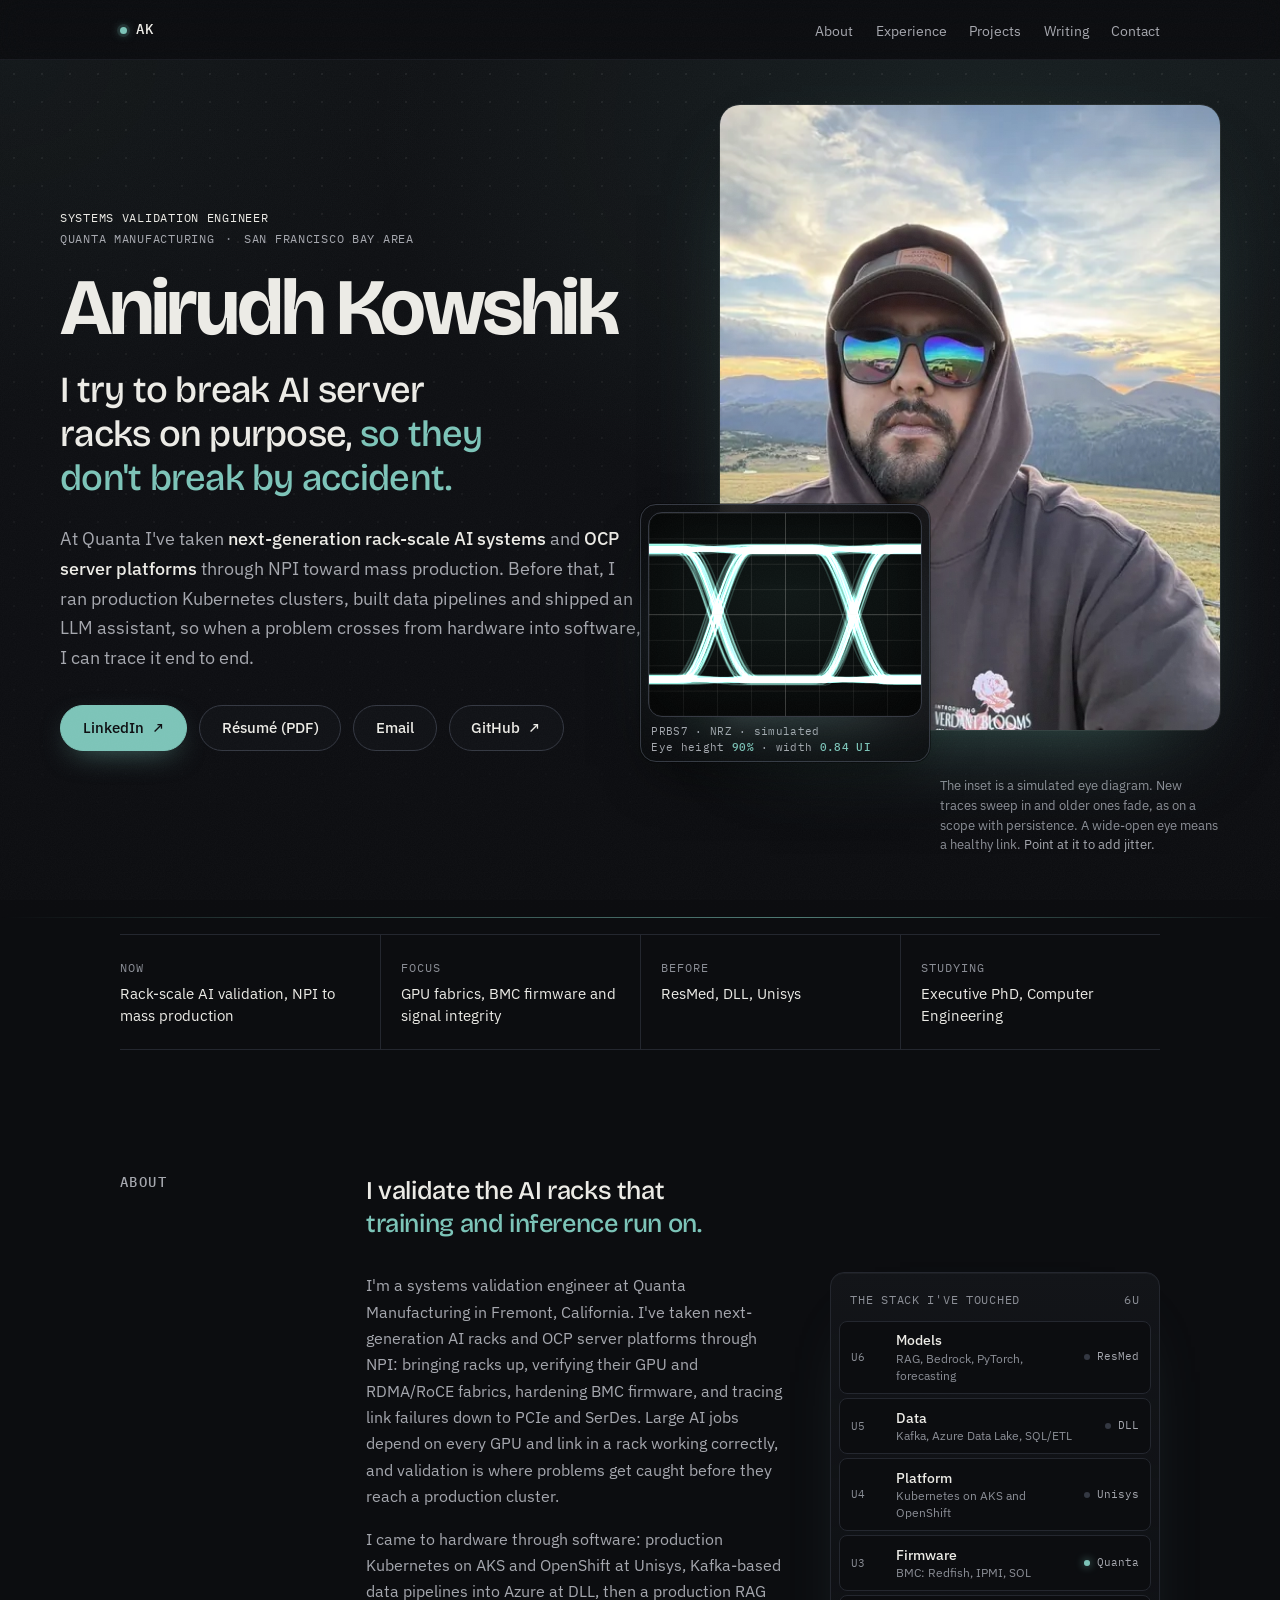
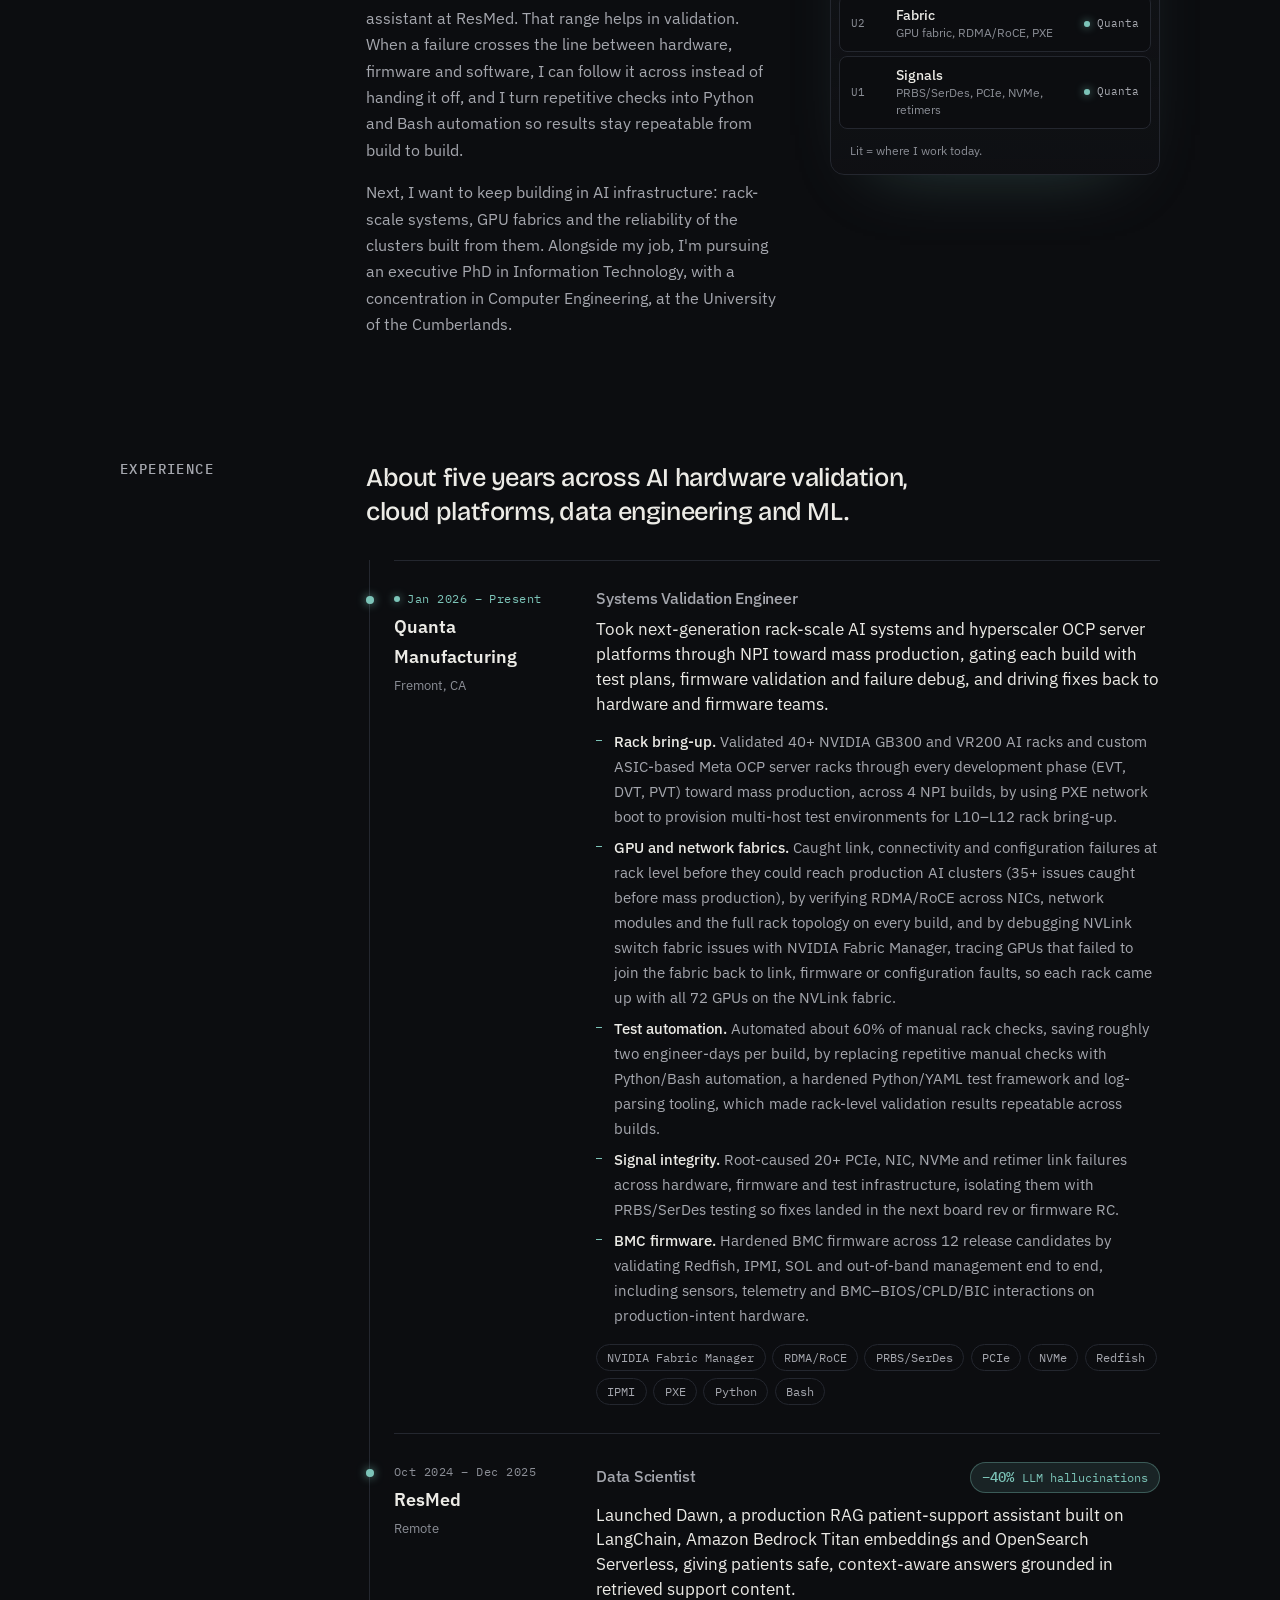
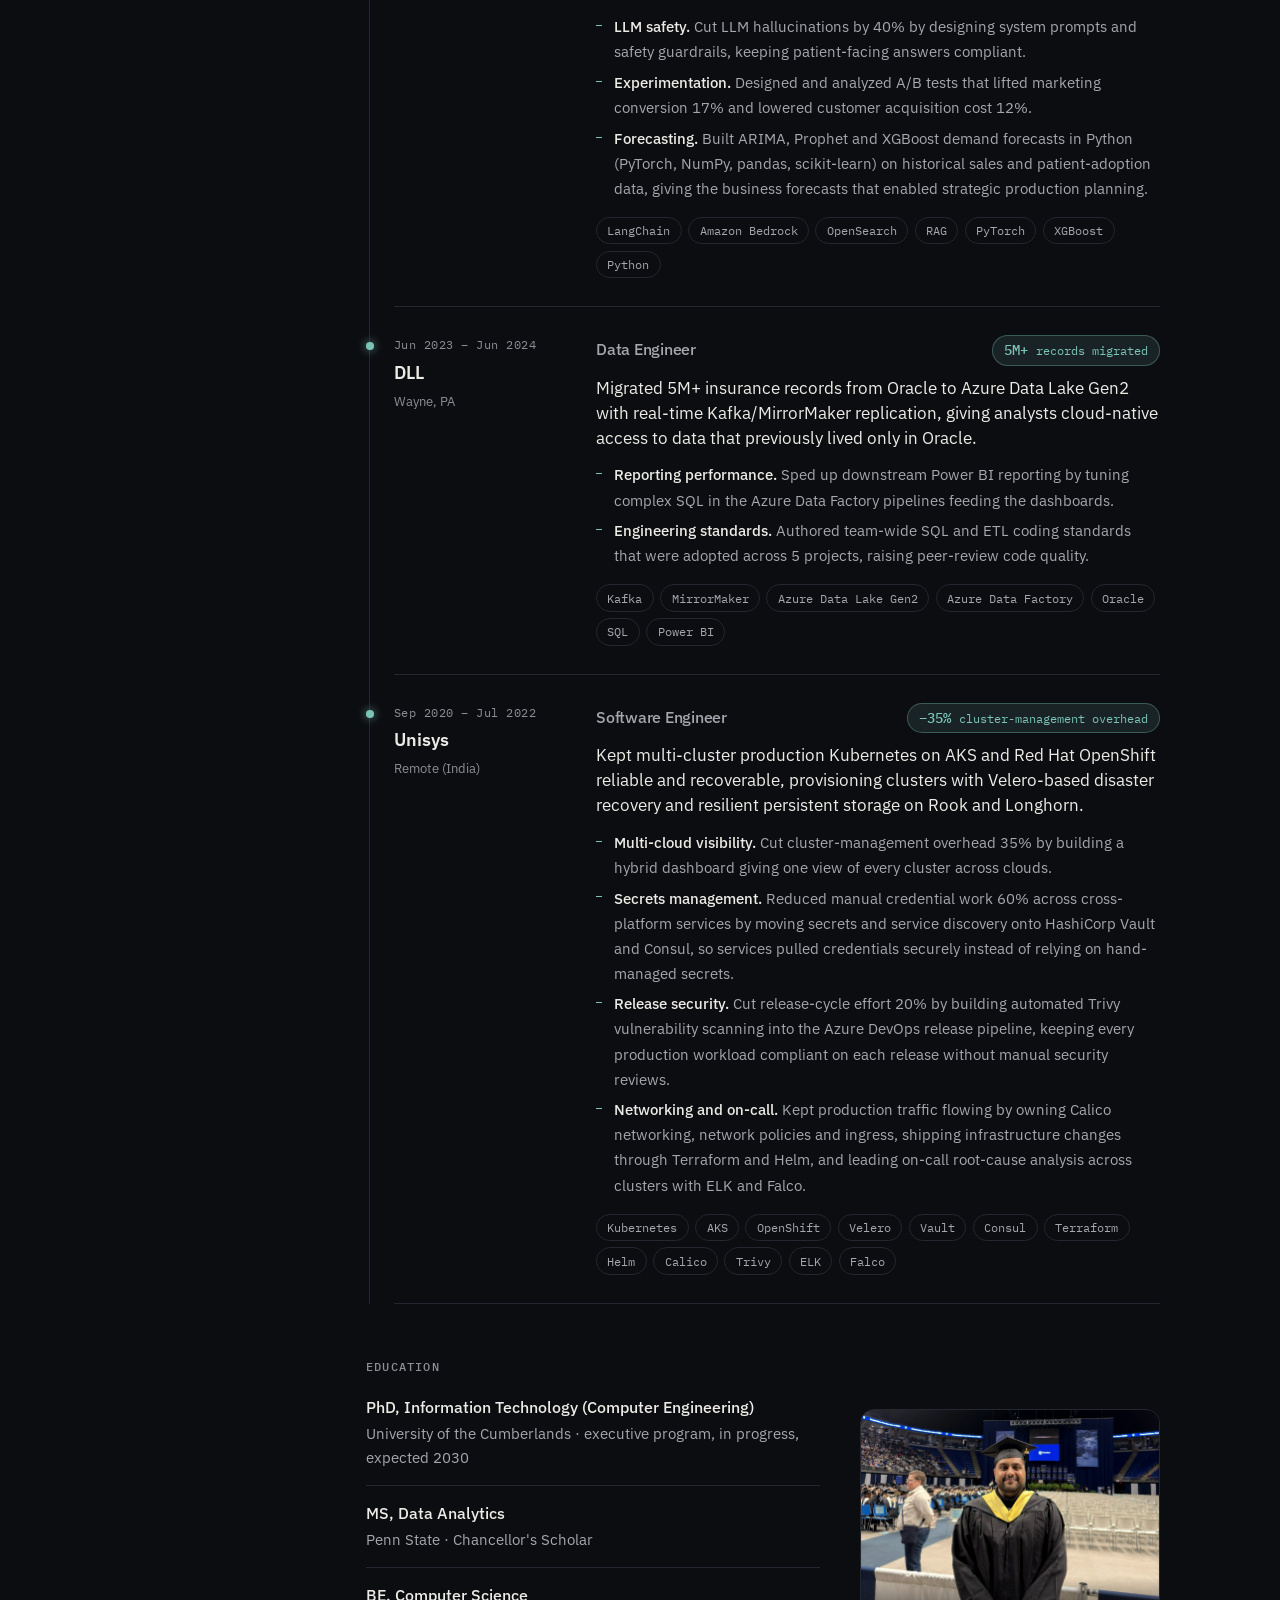
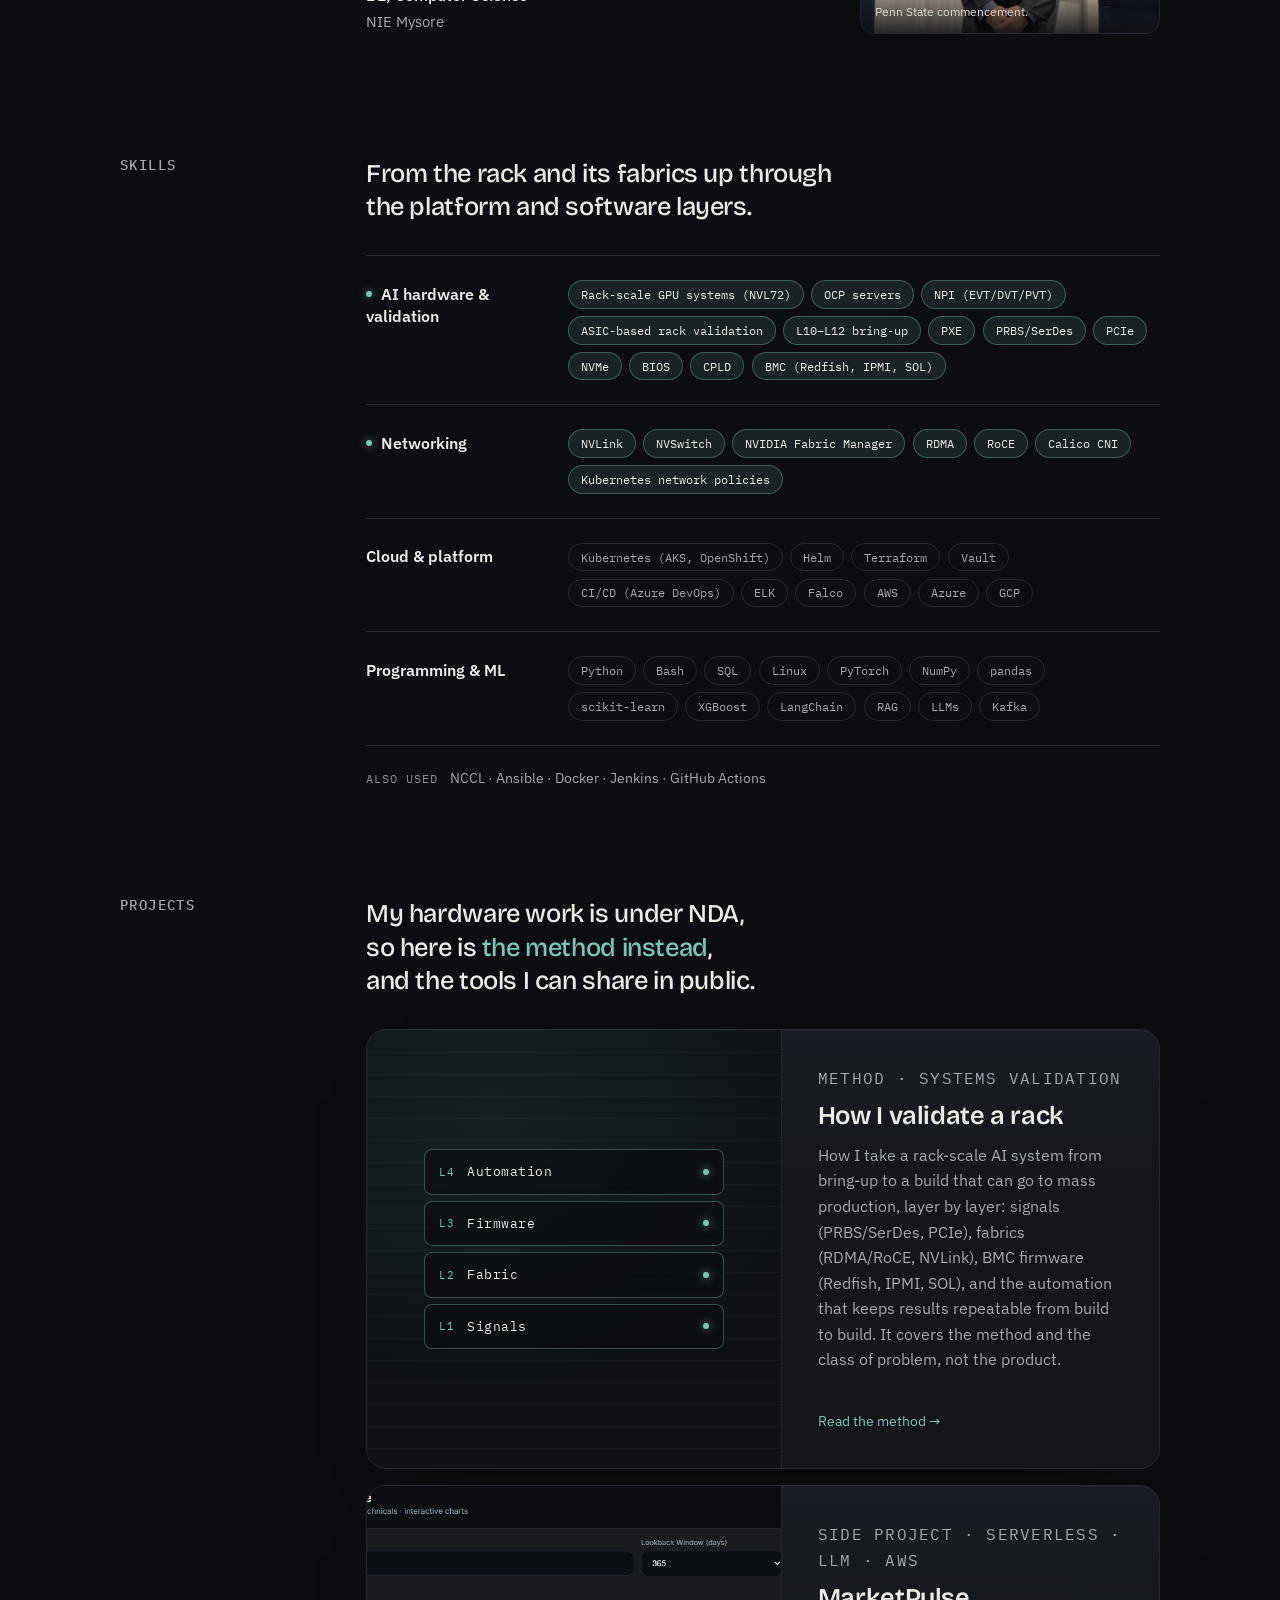
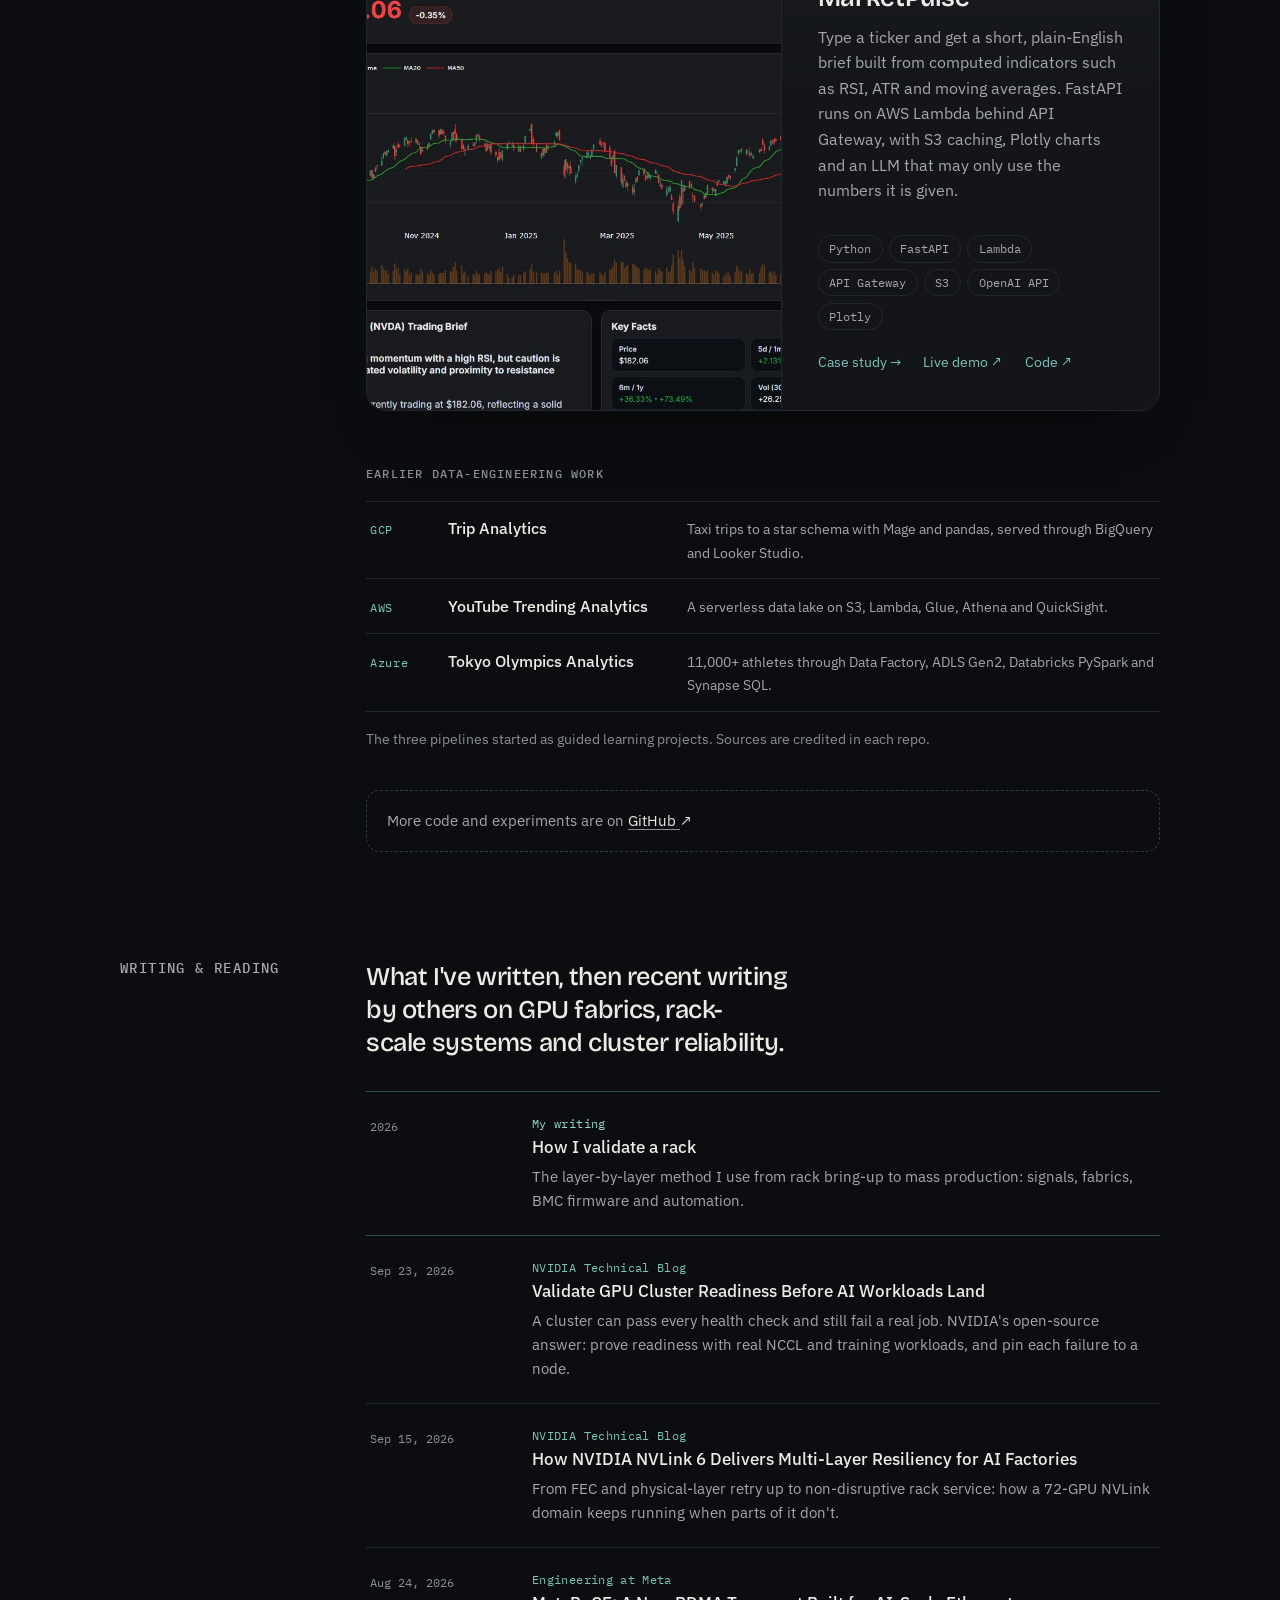
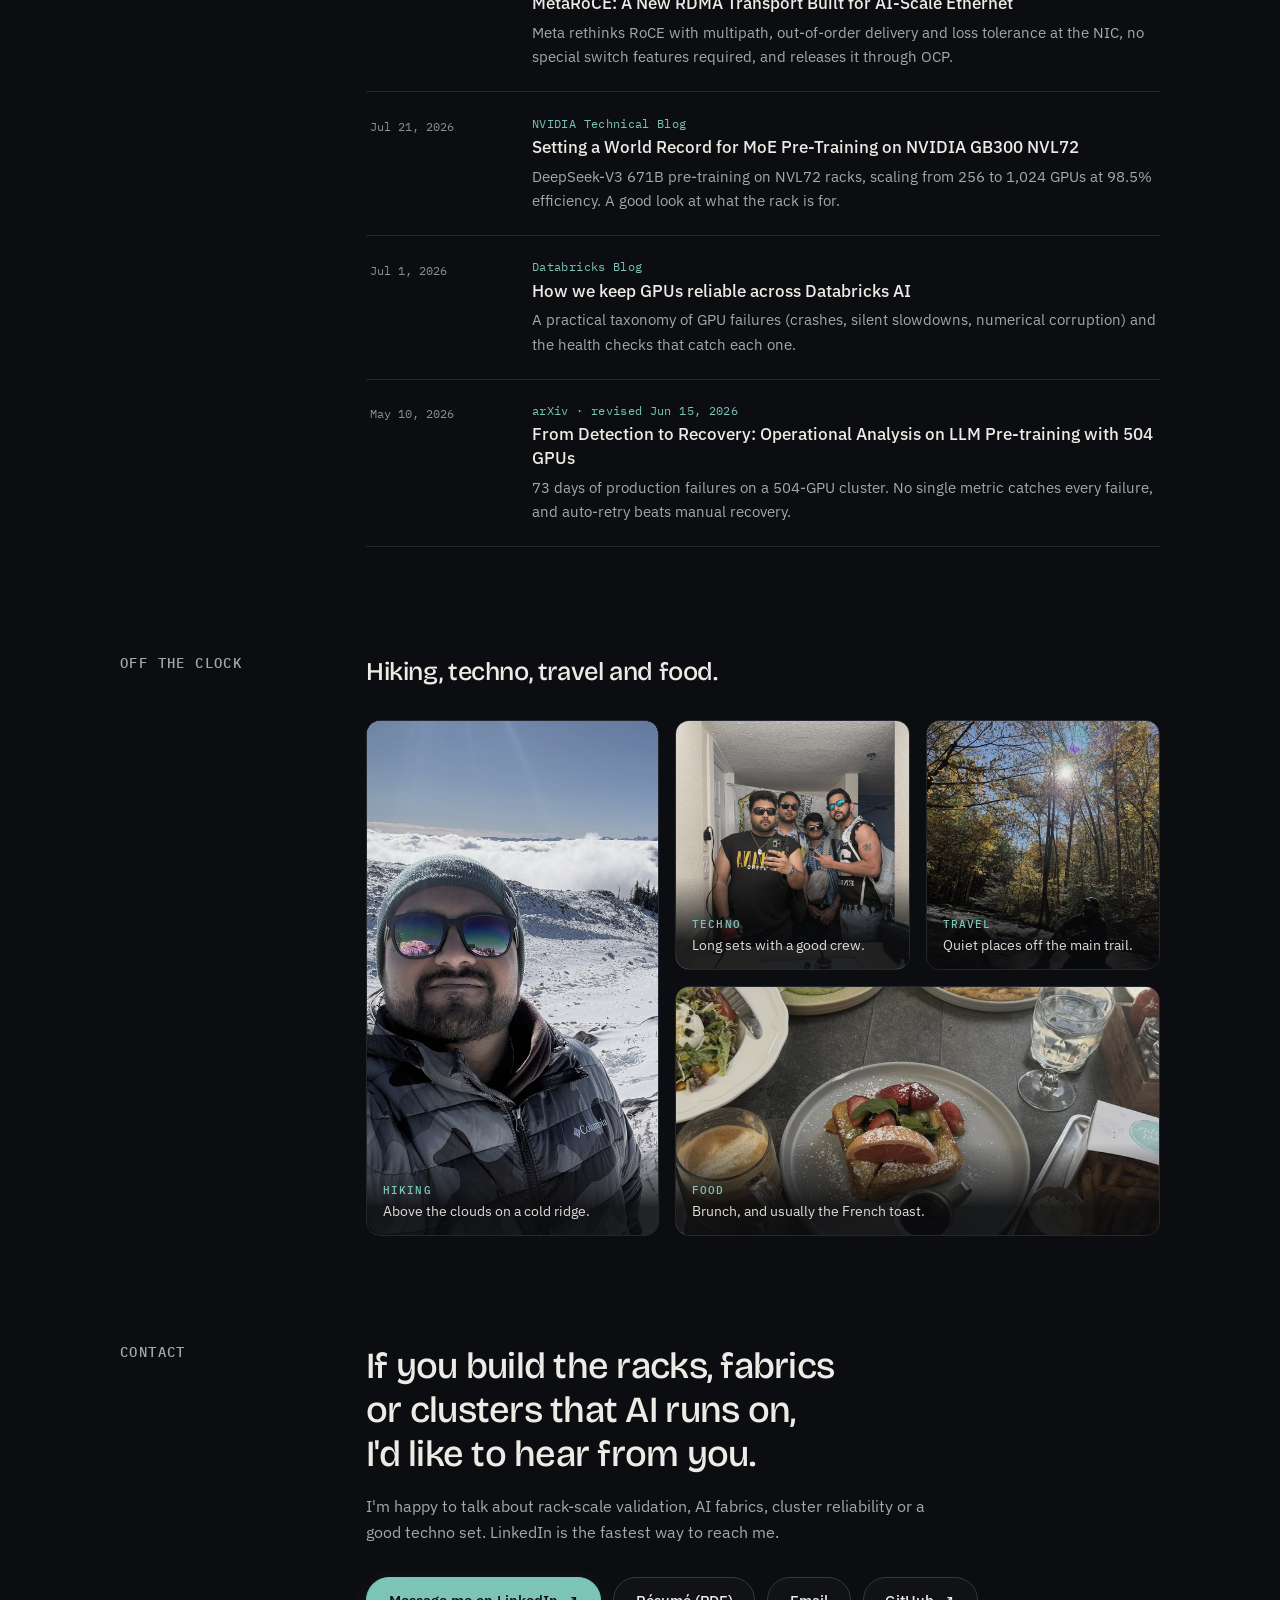
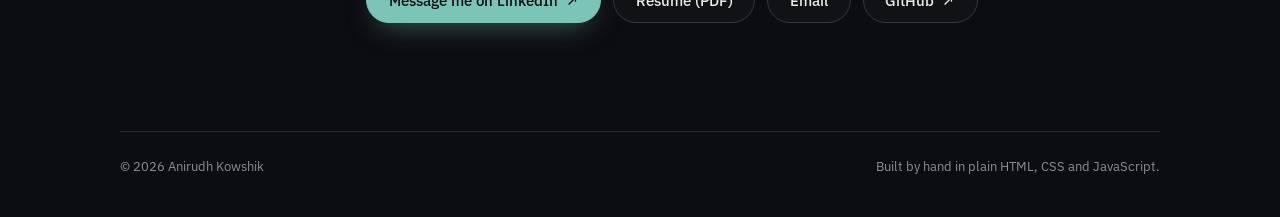
==== commit 3d3e3e34: "Make the uncropped portrait the hero centrepiece, with scroll-driven depth and restrained scroll pol" ====
--- a/index.html
+++ b/index.html
@@ -45,6 +45,7 @@
 </head>
 <body>
   <a class="skip" href="#main">Skip to content</a>
+  <div class="progress" aria-hidden="true"></div>
 
   <header class="nav">
     <div class="wrap nav-inner">
@@ -66,10 +67,7 @@
     <section class="hero" id="top" aria-labelledby="hero-name">
       <div class="wrap hero-grid">
         <div class="hero-text">
-          <div class="id-row">
-            <img class="avatar" src="images/avatar-144.jpg" srcset="images/avatar-144.jpg 144w, images/avatar-216.jpg 216w" sizes="(min-width: 880px) 72px, 60px" alt="Anirudh in a cap and sunglasses, with mountains behind him at sunset" width="144" height="144" decoding="async" onerror="this.remove()">
-            <p class="status"><span>Systems Validation Engineer</span> <span>Quanta Manufacturing <span class="sep" aria-hidden="true">&middot;</span> San Francisco Bay Area</span></p>
-          </div>
+          <p class="status"><span>Systems Validation Engineer</span> <span>Quanta Manufacturing <span class="sep" aria-hidden="true">&middot;</span> San Francisco Bay Area</span></p>
           <h1 id="hero-name">Anirudh Kowshik</h1>
           <p class="hero-line">I try to break AI server racks on purpose, <em>so they don't break by accident.</em></p>
           <p class="pitch">At Quanta I've taken <strong>next-generation rack-scale AI systems</strong> and <strong>OCP server platforms</strong> through NPI toward mass production. Before that, I ran production Kubernetes clusters, built data pipelines and shipped an LLM assistant, so when a problem crosses from hardware into software, I can trace it end to end.</p>
@@ -80,16 +78,26 @@
             <a class="btn" href="https://github.com/kowshik-anirudh" target="_blank" rel="noopener">GitHub <span class="arrow" aria-hidden="true">&#8599;</span></a>
           </div>
         </div>
-        <figure class="scope">
-          <div class="scope-screen">
-            <canvas class="scope-canvas" role="img" aria-label="Simulated eye diagram of a high-speed serial link, drawn like an oscilloscope with persistence"></canvas>
-          </div>
-          <div class="scope-readout" aria-hidden="true">
-            <span>PRBS7 &middot; NRZ &middot; simulated</span>
-            <span class="scope-meas" hidden>Eye height <b data-eh></b> &middot; width <b data-ew></b></span>
-          </div>
-          <figcaption>A simulated eye diagram. New traces sweep in and older ones fade, as they do on a scope with persistence. A wide-open eye means a healthy link.<span class="hint" hidden> Point at it to add jitter.</span></figcaption>
-        </figure>
+        <div class="hero-visual">
+          <div class="hero-frame">
+            <figure class="hero-photo">
+              <picture>
+                <source type="image/webp" srcset="images/profile-480.webp 480w, images/profile-640.webp 640w, images/profile-800.webp 800w" sizes="(min-width: 960px) min(40vw, 500px), min(calc(100vw - 2.5rem), 480px)">
+                <img src="images/profile.jpg" srcset="images/profile-480.jpg 480w, images/profile-640.jpg 640w, images/profile.jpg 800w" sizes="(min-width: 960px) min(40vw, 500px), min(calc(100vw - 2.5rem), 480px)" alt="Anirudh in a cap, hoodie and mirrored sunglasses, with mountains behind him at sunset" width="800" height="1000" fetchpriority="high">
+              </picture>
+            </figure>
+            <figure class="scope">
+              <div class="scope-screen">
+                <canvas class="scope-canvas" role="img" aria-label="Simulated eye diagram of a high-speed serial link, drawn like an oscilloscope with persistence" aria-describedby="scope-note"></canvas>
+              </div>
+              <figcaption class="scope-readout">
+                <span>PRBS7 &middot; NRZ &middot; simulated</span>
+                <span class="scope-meas" hidden>Eye height <b data-eh></b> &middot; width <b data-ew></b></span>
+              </figcaption>
+            </figure>
+          </div>
+          <p class="scope-note" id="scope-note">The inset is a simulated eye diagram. New traces sweep in and older ones fade, as on a scope with persistence. A wide-open eye means a healthy link.<span class="hint" hidden> Point at it to add jitter.</span></p>
+        </div>
       </div>
     </section>
 
--- a/style.css
+++ b/style.css
@@ -72,15 +72,20 @@
 .skip:focus { left: 1rem; top: 1rem; }
 
 /* ---------- Nav ---------- */
-.nav {
-  position: sticky; top: 0; z-index: 50;
-  background: rgba(12, 13, 16, 0.72);
-  backdrop-filter: saturate(140%) blur(12px);
-  -webkit-backdrop-filter: saturate(140%) blur(12px);
-  border-bottom: 1px solid transparent;
-  transition: border-color .3s var(--ease), background .3s var(--ease);
-}
-.nav.scrolled { border-bottom-color: var(--line); background: rgba(12, 13, 16, 0.88); }
+.nav { position: sticky; top: 0; z-index: 50; }
+/* Named on the inner row, not .nav: a view-transition-name makes an element a
+   backdrop root, which would switch off the blur on .nav::before. */
+.nav-inner { view-transition-name: site-nav; }
+/* The glass sits on its own layer so its opacity can follow the scroll */
+.nav::before {
+  content: ""; position: absolute; inset: 0; z-index: -1; pointer-events: none;
+  background: rgba(12, 13, 16, 0.86);
+  backdrop-filter: saturate(140%) blur(14px);
+  -webkit-backdrop-filter: saturate(140%) blur(14px);
+  border-bottom: 1px solid var(--line);
+  opacity: .55; transition: opacity .35s var(--ease);
+}
+.nav.scrolled::before { opacity: 1; }
 .nav-inner { display: flex; align-items: center; justify-content: space-between; height: var(--nav-h); gap: 1rem; }
 .brand { display: inline-flex; align-items: center; gap: .55rem; font-family: var(--mono); font-weight: 500; font-size: var(--fs-sm); text-decoration: none; letter-spacing: .06em; flex-shrink: 0; }
 .nav nav { min-width: 0; position: relative; }
@@ -101,26 +106,47 @@
 @keyframes pulse { 0%, 100% { opacity: 1; } 50% { opacity: .45; } }
 
 /* ---------- Hero ---------- */
-.hero { position: relative; isolation: isolate; padding: clamp(1.75rem, 7vh, 5rem) 0 clamp(2.5rem, 6vh, 4rem); }
-.hero-grid { display: grid; gap: 2.5rem; align-items: center; }
-@media (min-width: 880px) { .hero-grid { grid-template-columns: minmax(0, 1fr) minmax(300px, 400px); gap: 3.5rem; } }
-
-/* Name tag: small avatar + role, employer, location */
-.id-row { display: flex; align-items: center; gap: .9rem; margin-bottom: 1.25rem; }
-.avatar {
-  width: 60px; height: 60px; flex-shrink: 0; border-radius: 50%; object-fit: cover;
-  border: 1px solid var(--accent-line); background: var(--bg-elev);
-  box-shadow: 0 0 0 4px var(--accent-soft);
-}
-@media (min-width: 880px) { .avatar { width: 72px; height: 72px; } }
-.status { display: flex; flex-direction: column; gap: .15rem; font-family: var(--mono); font-size: var(--fs-xs); letter-spacing: .06em; text-transform: uppercase; color: var(--muted); margin: 0; line-height: 1.5; }
+.hero { position: relative; isolation: isolate; padding: clamp(1.5rem, 5vh, 3.5rem) 0 clamp(3rem, 7vh, 4.5rem); }
+.hero-grid { display: grid; gap: 2.75rem; align-items: center; }
+.hero .wrap { max-width: 1240px; }
+/* The photo is sized by the viewport height as well as its width, so the
+   whole portrait (4:5, never cropped) fits on a laptop's first screen. */
+.hero { --photo-w: min(calc(100vw - 2 * var(--gutter)), 480px); }
+@media (min-width: 960px) {
+  .hero { --photo-w: min(40vw, 500px, calc((100svh - var(--nav-h) - 13rem) * .8)); }
+  .hero-grid { grid-template-columns: minmax(0, 1fr) var(--photo-w); gap: clamp(3rem, 6vw, 5.5rem); }
+}
+
+/* Role, employer, location */
+.status { display: flex; flex-direction: column; gap: .15rem; font-family: var(--mono); font-size: var(--fs-xs); letter-spacing: .06em; text-transform: uppercase; color: var(--muted); margin: 0 0 1.25rem; line-height: 1.5; }
 .status > span:first-child { color: var(--text); }
 .status .sep { color: var(--faint); margin: 0 .2rem; }
 
-/* The scope: a canvas eye diagram over a static SVG fallback, so it is never empty */
-.scope { margin: 0; animation: rise 1s var(--ease) .15s backwards; }
+/* The portrait: the whole 800x1000 photo, never cropped at rest */
+.hero-visual { width: var(--photo-w); justify-self: start; }
+.hero-frame { position: relative; }
+@media (min-width: 960px) { .hero-visual { justify-self: end; } }
+.hero-photo {
+  position: relative; margin: 0; aspect-ratio: 4 / 5; overflow: hidden; border-radius: var(--radius-lg);
+  background: linear-gradient(180deg, #2a3442 0%, #3a3438 55%, #1d1b1e 100%);
+  box-shadow: 0 0 0 1px rgba(236,235,230,.08), 0 40px 90px -50px rgba(124,196,184,.55), 0 20px 50px -30px rgba(0,0,0,.9);
+  animation: rise 1s var(--ease) .05s backwards;
+}
+.hero-photo img { width: 100%; height: 100%; object-fit: contain; transform-origin: 50% 40%; }
+
+/* The scope: a canvas eye diagram over a static SVG fallback, so it is never empty.
+   It sits as an instrument inset over the lower-left of the portrait. */
+.scope {
+  position: absolute; z-index: 2; margin: 0; left: .6rem; bottom: -1.5rem; width: 58%;
+  padding: .45rem .45rem .35rem; border-radius: calc(var(--radius) + 2px);
+  background: rgba(12, 13, 16, .86); border: 1px solid var(--line-strong);
+  -webkit-backdrop-filter: blur(10px); backdrop-filter: blur(10px);
+  box-shadow: 0 24px 50px -20px rgba(0,0,0,.85), 0 0 0 1px rgba(0,0,0,.4);
+  animation: rise 1s var(--ease) .2s backwards;
+}
+@media (min-width: 960px) { .scope { left: -16%; width: 58%; bottom: -2rem; } }
 .scope-screen {
-  position: relative; aspect-ratio: 4 / 3; border-radius: var(--radius-lg); overflow: hidden;
+  position: relative; aspect-ratio: 4 / 3; border-radius: var(--radius); overflow: hidden;
   border: 1px solid var(--line-strong);
   background:
     url("images/eye-fallback.svg") center / 100% 100% no-repeat,
@@ -143,11 +169,11 @@
     linear-gradient(90deg, rgba(236,235,230,.085) 1px, transparent 1px) 0 0 / 12.5% 12.5%,
     radial-gradient(120% 90% at 50% 40%, #0f1716 0%, #070909 70%);
 }
-.scope-readout { display: flex; flex-wrap: wrap; justify-content: space-between; gap: .25rem 1rem; margin-top: .7rem; font-family: var(--mono); font-size: var(--fs-xs); color: var(--faint); letter-spacing: .04em; }
+.scope-readout { display: flex; flex-wrap: wrap; justify-content: space-between; gap: 0 .75rem; padding: .4rem .2rem 0; font-family: var(--mono); font-size: .66rem; line-height: 1.5; color: var(--muted); letter-spacing: .03em; }
 .scope-meas b { color: var(--accent); font-weight: 500; font-variant-numeric: tabular-nums; }
-.scope figcaption { margin-top: .5rem; font-size: .82rem; line-height: 1.5; color: var(--faint); }
-.scope .hint { color: var(--muted); }
-@media (max-width: 879px) { .scope { max-width: 480px; } }
+.scope-note { margin: 2.6rem 0 0; font-size: .82rem; line-height: 1.5; color: var(--faint); max-width: 40ch; }
+@media (min-width: 960px) { .scope-note { margin-top: 2.9rem; padding-left: 44%; max-width: none; } }
+.scope-note .hint { color: var(--muted); }
 
 /* Owner placeholders: impossible to mistake for real content */
 .todo {
@@ -387,9 +413,10 @@
 .footer p { margin: 0; }
 .footer a { color: var(--muted); }
 
-/* ---------- Scroll reveal (only when JS is running) ---------- */
-.motion .reveal { opacity: 0; transform: translateY(16px); transition: opacity .7s var(--ease), transform .7s var(--ease); }
-.motion .reveal.in { opacity: 1; transform: none; }
+/* ---------- Scroll reveal fallback (JS + IntersectionObserver, only in
+   browsers without scroll-driven animations) ---------- */
+.io-reveal .reveal { opacity: 0; transform: translateY(16px); transition: opacity .7s var(--ease), transform .7s var(--ease); }
+.io-reveal .reveal.in { opacity: 1; transform: none; }
 
 /* ---------- Project detail pages ---------- */
 .project { padding-top: clamp(2.5rem, 8vh, 4.5rem); padding-bottom: 2rem; max-width: 920px; }
@@ -446,7 +473,7 @@
   background-image: url("data:image/svg+xml;utf8,<svg xmlns='http://www.w3.org/2000/svg' width='180' height='180'><filter id='n'><feTurbulence type='fractalNoise' baseFrequency='.85' numOctaves='2' stitchTiles='stitch'/><feColorMatrix values='0 0 0 0 1  0 0 0 0 1  0 0 0 0 1  0 0 0 .6 0'/></filter><rect width='100%' height='100%' filter='url(%23n)'/></svg>");
 }
 
-/* Scroll progress line (element is created by script.js) */
+/* Scroll progress line: CSS scroll timeline, or script.js where unsupported */
 .progress {
   position: fixed; top: 0; left: 0; right: 0; height: 2px; z-index: 70; pointer-events: none;
   background: linear-gradient(90deg, rgba(124,196,184,.4), var(--accent) 60%, var(--accent-strong));
@@ -524,9 +551,9 @@
 }
 .role::before { background: var(--bg); border: 1px solid var(--line-strong); }
 .role::after { background: var(--accent); box-shadow: 0 0 10px rgba(124,196,184,.8); transition: opacity .5s var(--ease) .15s; }
-.motion .role { opacity: 0; transform: translateX(-18px); transition: opacity .7s var(--ease), transform .7s var(--ease); }
-.motion .role.in { opacity: 1; transform: none; }
-.motion .role:not(.in)::after { opacity: 0; }
+.io-reveal .role { opacity: 0; transform: translateX(-18px); transition: opacity .7s var(--ease), transform .7s var(--ease); }
+.io-reveal .role.in { opacity: 1; transform: none; }
+.io-reveal .role:not(.in)::after { opacity: 0; }
 
 /* ---------- Skills: hover glow ---------- */
 .skill-group { position: relative; }
@@ -538,10 +565,62 @@
 .skill-group:hover::before { opacity: 1; }
 .skills { isolation: isolate; }
 
+/* =========================================================
+   Scroll-driven motion (Chrome/Edge 115+, Safari 26+)
+   Every effect is tied to scroll position, so it never runs on its own,
+   and the resting state at the top of the page is the unanimated state.
+   Only transform-type properties (translate, scale), opacity and filter
+   move. Browsers without support get a small rAF fallback from script.js;
+   reduced motion gets none of it.
+   ========================================================= */
+@media (prefers-reduced-motion: no-preference) {
+  @supports ((animation-timeline: scroll()) and (animation-range: 0% 100%)) {
+    /* thin teal progress line */
+    .progress { animation: progress-grow linear both; animation-timeline: scroll(root block); }
+    /* the nav's glass firms up over the first part of the hero */
+    .nav::before { transition: none; animation: nav-glass linear both; animation-timeline: scroll(root block); animation-range: 0 40vh; }
+  }
+  @supports ((animation-timeline: view()) and (animation-range: exit)) {
+    .hero { view-timeline: --hero block; }
+    /* the portrait grows a little and the whole visual fades as the hero leaves */
+    .hero-photo img { animation: hero-zoom linear both; animation-timeline: --hero; animation-range: exit 0% exit 100%; }
+    .hero-visual { animation: hero-fade linear both; animation-timeline: --hero; animation-range: exit 20% exit 90%; }
+    /* depth: text lags behind the scroll, the scope inset runs ahead of it */
+    .hero-text { animation: hero-lag linear both; animation-timeline: --hero; animation-range: exit 0% exit 100%; }
+    .scope { animation: rise 1s var(--ease) .2s backwards, hero-lead linear both; animation-timeline: auto, --hero; animation-range: normal, exit 0% exit 100%; }
+
+    /* sections and roles ease in as they enter, then sit still */
+    .reveal > .section-grid, .role, .feature, .mosaic {
+      animation: settle linear both; animation-timeline: view(); animation-range: entry 0% entry 55%;
+    }
+  }
+}
+@keyframes progress-grow { to { transform: scaleX(1); } }
+@keyframes nav-glass { from { opacity: 0; } to { opacity: 1; } }
+@keyframes hero-zoom { to { scale: 1.08; } }
+@keyframes hero-fade { to { opacity: 0; } }
+@keyframes hero-lag { to { translate: 0 14vh; opacity: .25; } }
+@keyframes hero-lead { to { translate: 0 -10vh; } }
+@keyframes settle { from { opacity: 0; translate: 0 2.25rem; } }
+
+/* Cross-page transitions between the home page and project pages */
+@media (prefers-reduced-motion: no-preference) {
+  @view-transition { navigation: auto; }
+  ::view-transition-old(root) { animation: vt-out .2s cubic-bezier(.4, 0, 1, 1) both; }
+  ::view-transition-new(root) { animation: vt-in .38s var(--ease) both; }
+}
+@keyframes vt-out { to { opacity: 0; } }
+@keyframes vt-in { from { opacity: 0; translate: 0 10px; } }
+
 /* ---------- Reduced motion: everything in its final state ---------- */
 @media (prefers-reduced-motion: reduce) {
   html { scroll-behavior: auto; }
   *, *::before, *::after { animation: none !important; transition: none !important; }
+  .nav::before { opacity: 1; }
+}
+@media print {
+  *, *::before, *::after { animation: none !important; }
+  .progress, .nav::before { display: none; }
 }
 
 /* Impact pill holding a placeholder may wrap on small screens */
@@ -589,11 +668,18 @@
 .share h3 { font-family: var(--mono); font-size: var(--fs-xs); font-weight: 500; text-transform: uppercase; letter-spacing: .08em; color: var(--accent); margin-bottom: .6rem; }
 .share ul.points { gap: .45rem; }
 
-/* Small screens: name, role, hero line and the ways to reach him come before the pitch */
+/* Below the two-column hero: name, role, hero line and the ways to reach him
+   come first, then the portrait, then the pitch. */
+@media (max-width: 959px) {
+  .hero-grid { gap: 0; }
+  .hero-text { display: contents; }
+  .hero-text .cta { order: 3; margin: 0 0 2.25rem; }
+  .hero-visual { order: 4; margin-bottom: 2.25rem; }
+  .hero-text .pitch { order: 5; margin: 0; }
+}
 @media (max-width: 599px) {
-  .hero-text { display: flex; flex-direction: column; }
-  .hero-text .cta { order: 3; margin: 0 0 1.5rem; gap: .5rem; }
-  .hero-text .pitch { order: 4; font-size: var(--fs-base); }
+  .hero-text .cta { gap: .5rem; }
+  .hero-text .pitch { font-size: var(--fs-base); }
   .hero-line { margin: 1rem 0 1.25rem; }
   .btn { min-height: 44px; padding: 0 1.1rem; }
 }
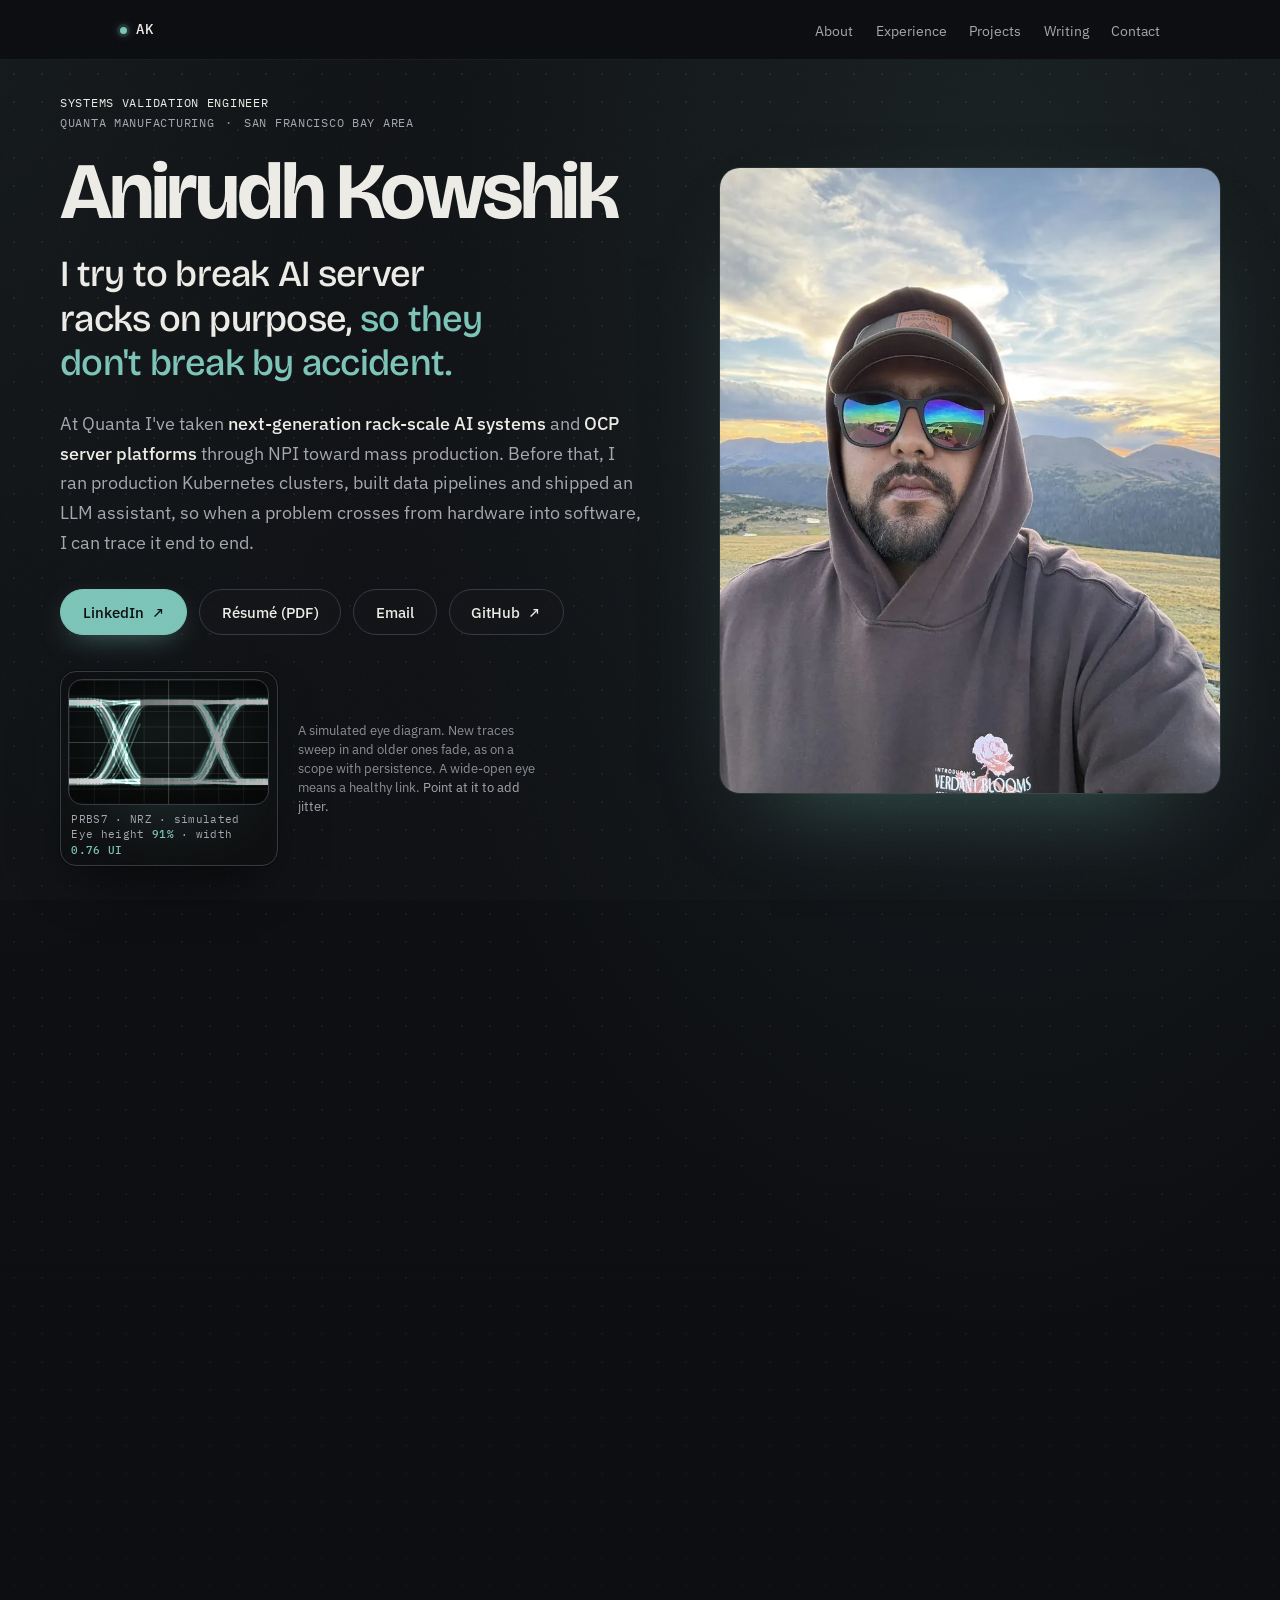
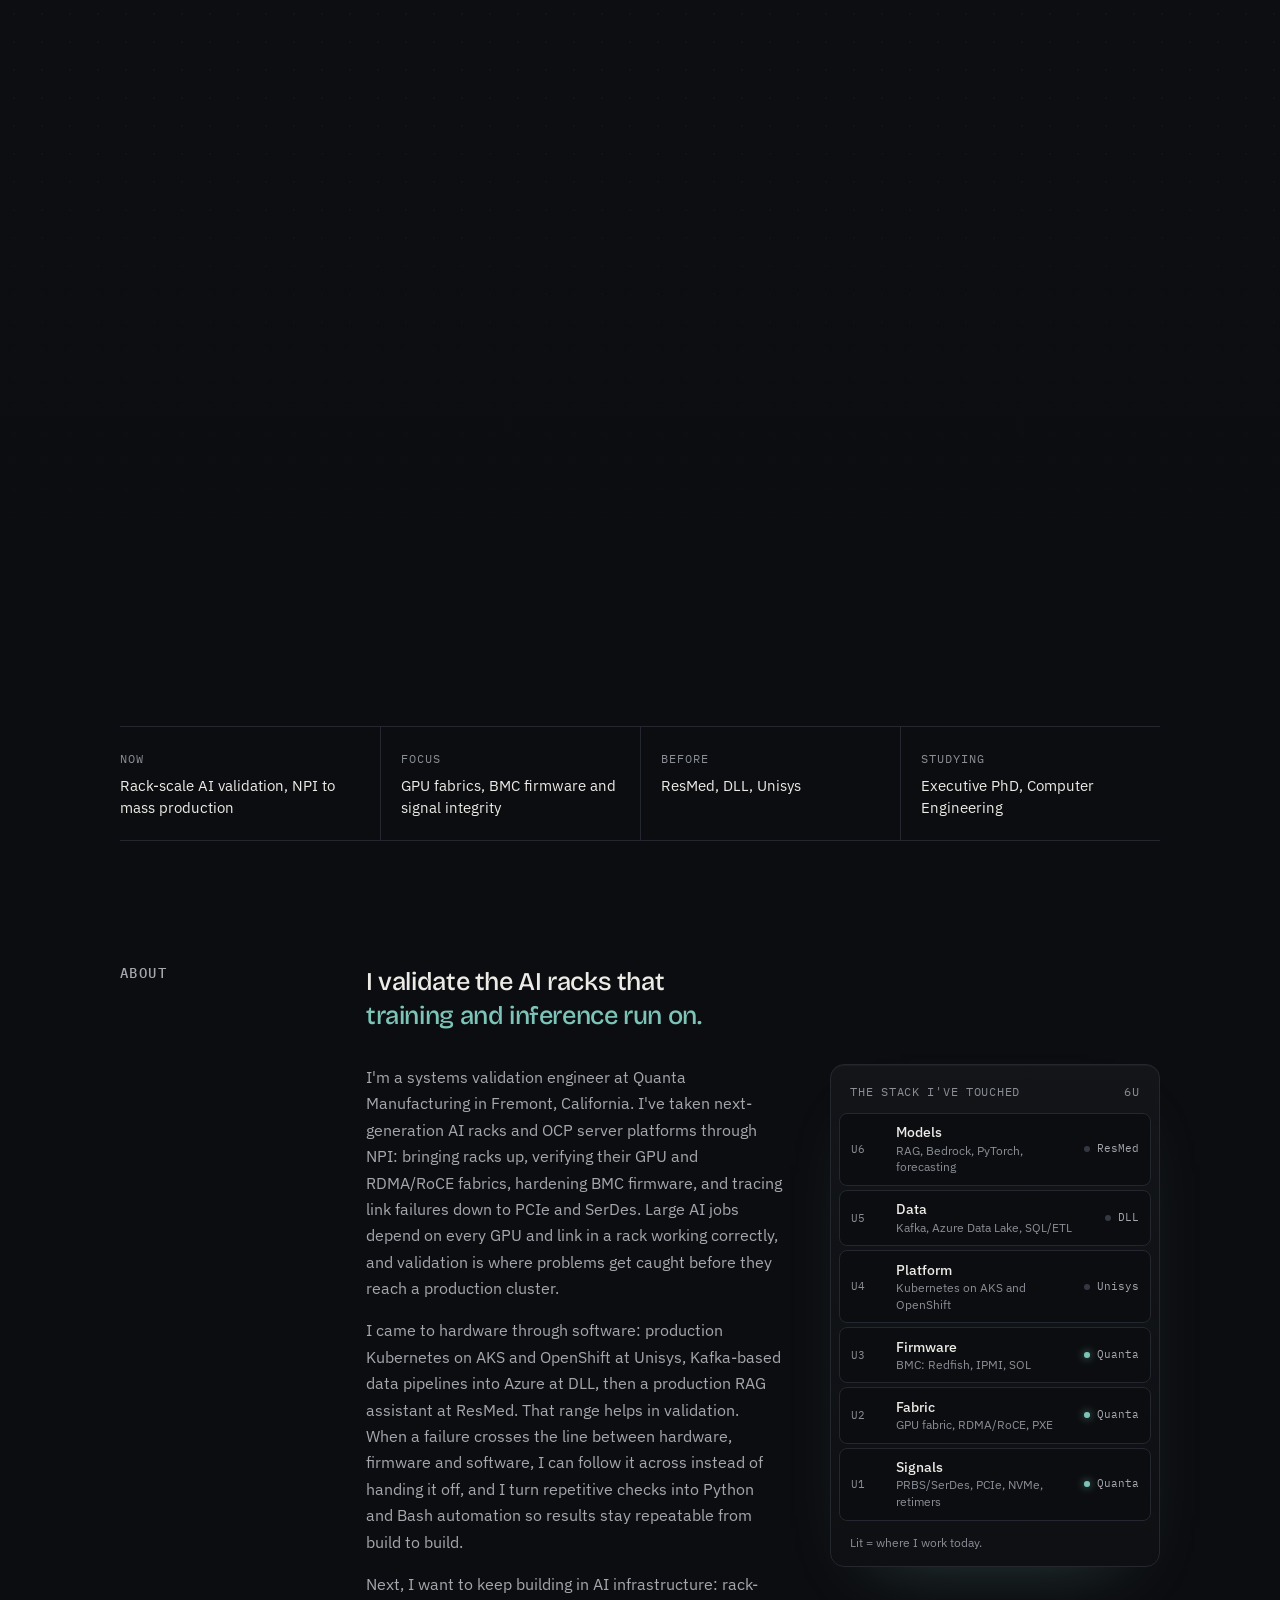
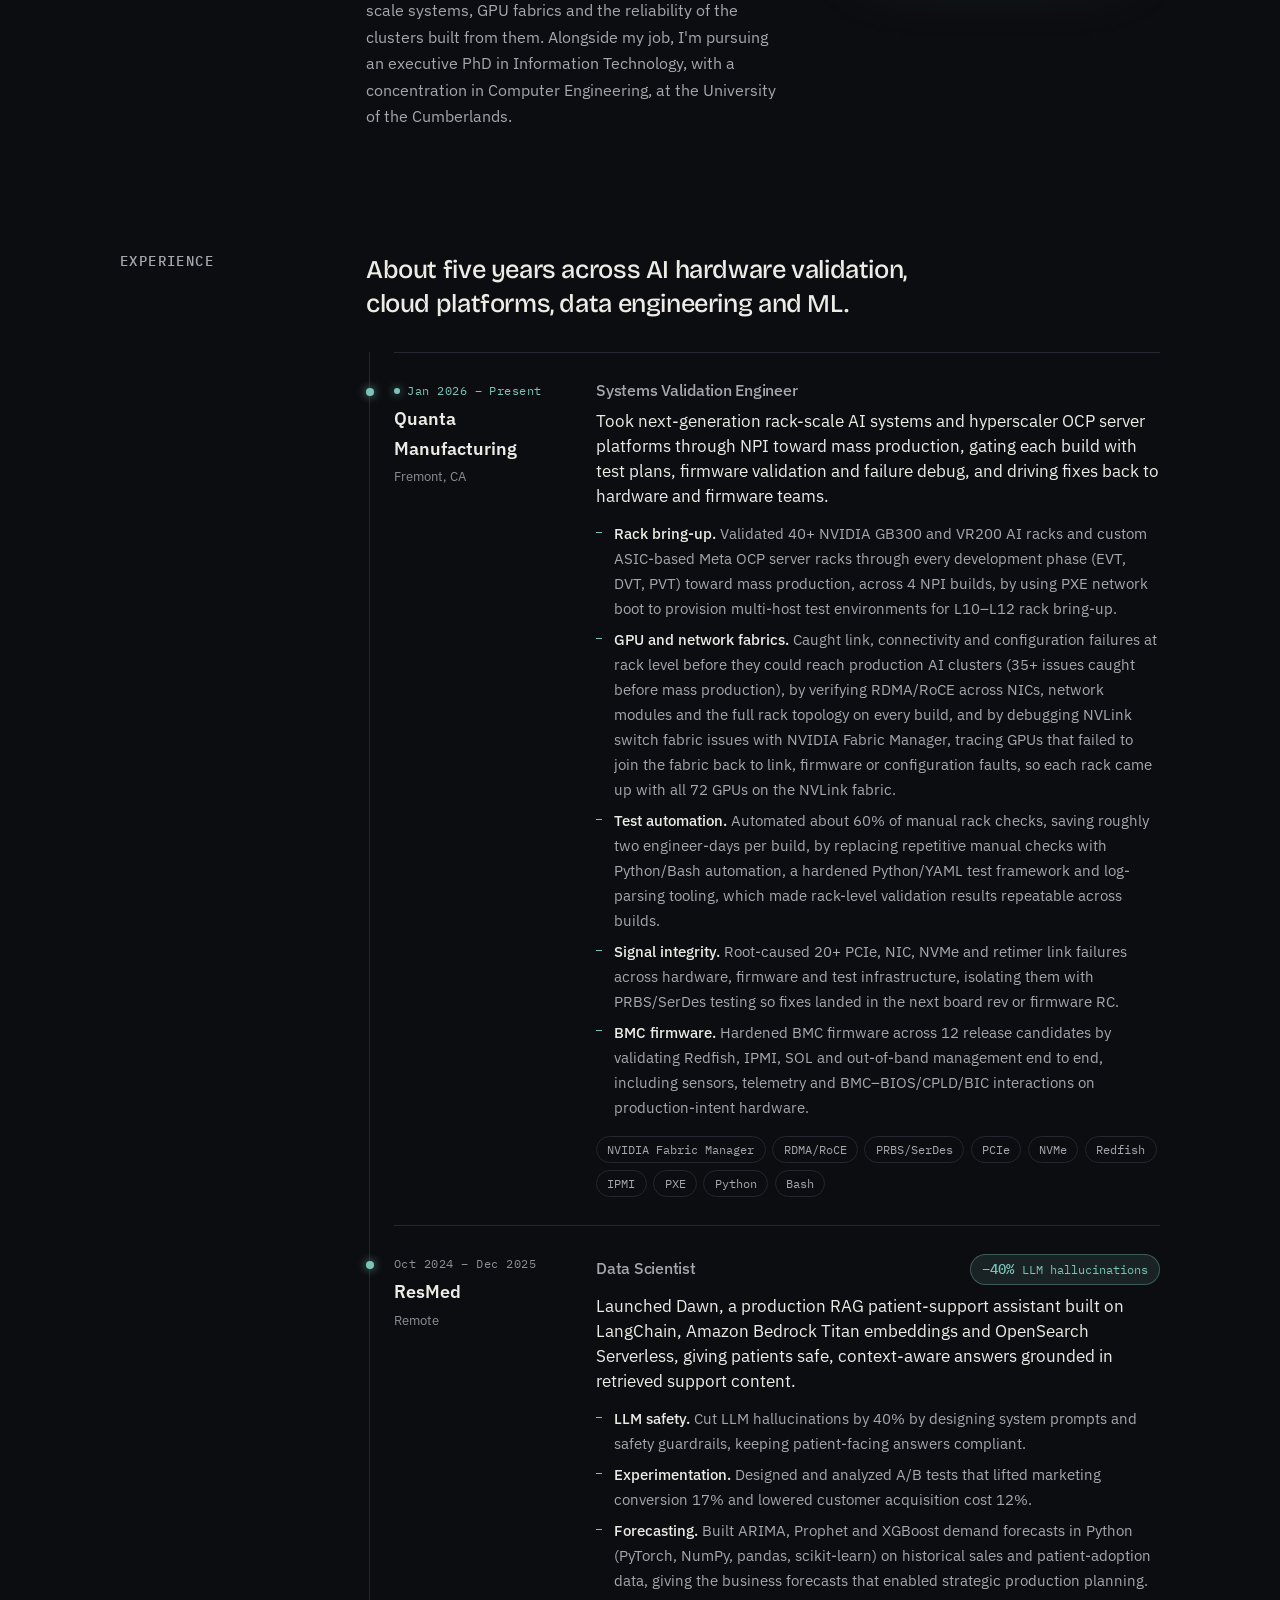
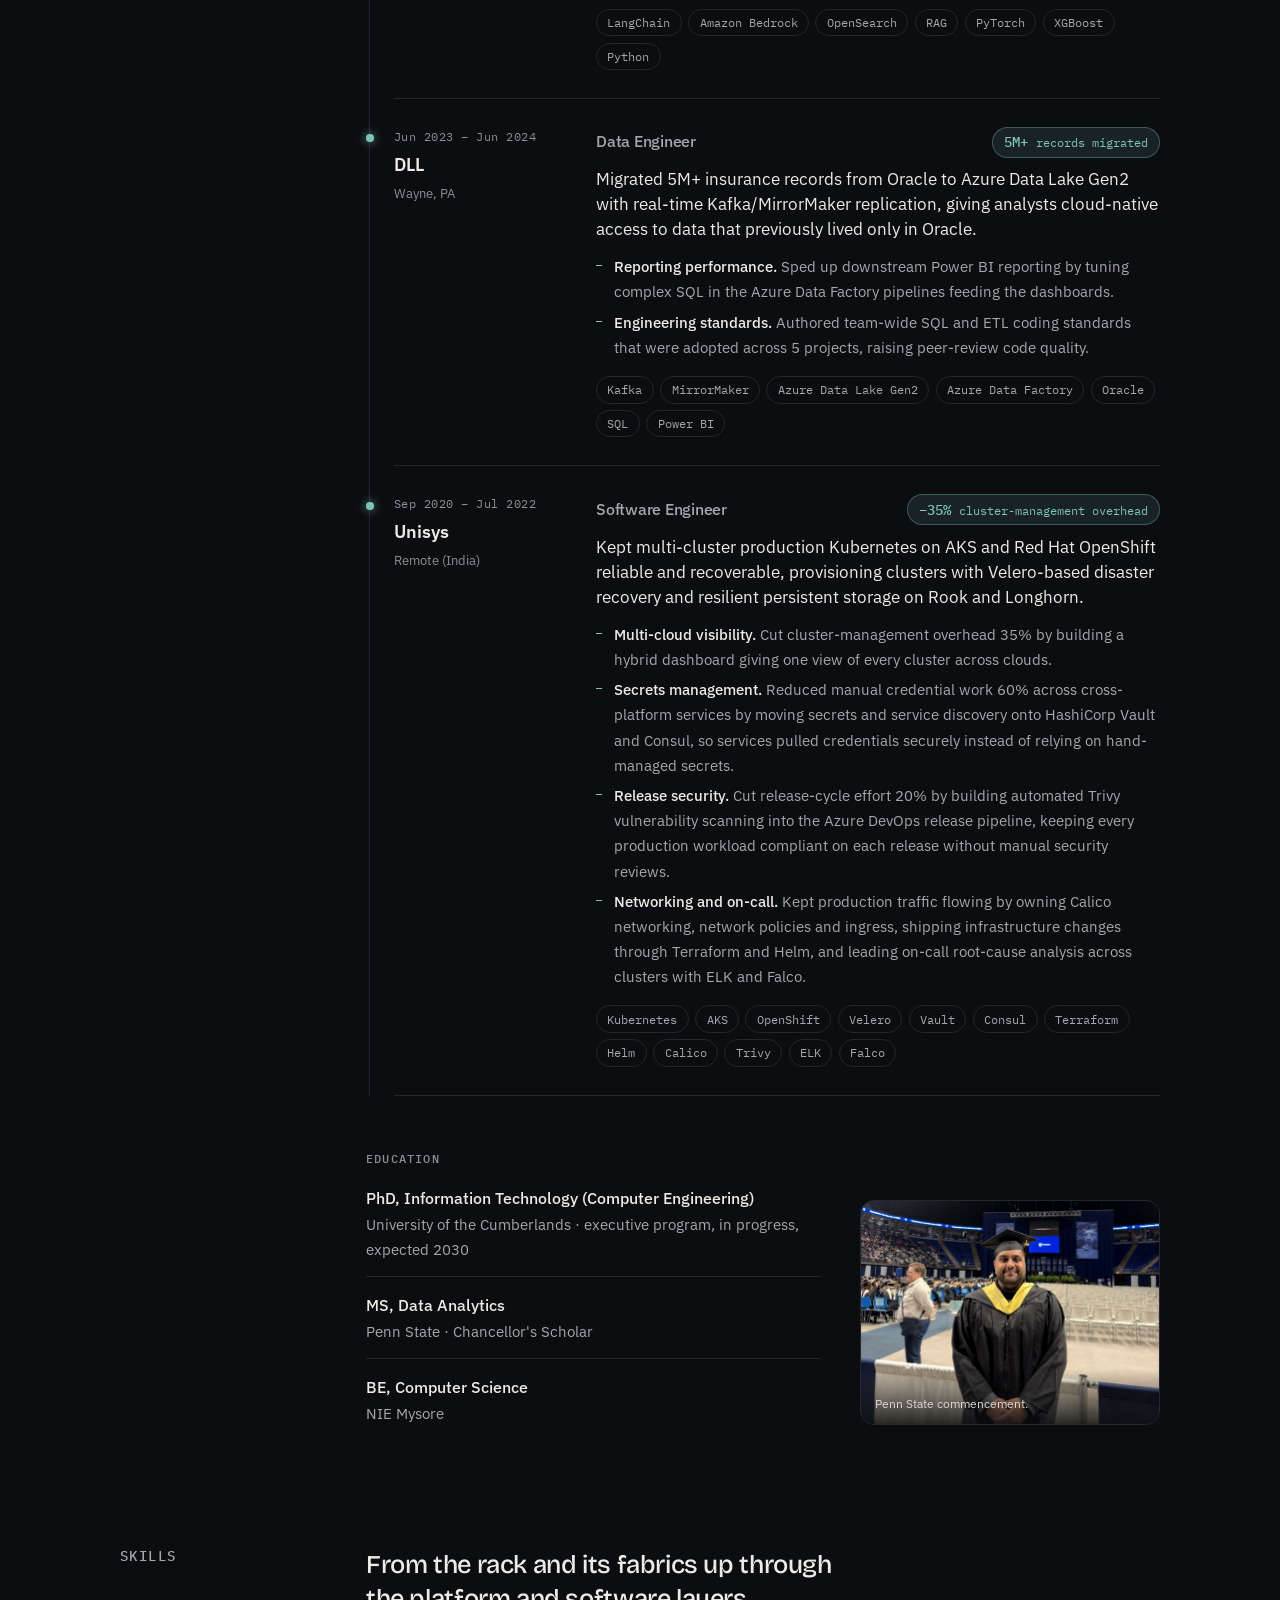
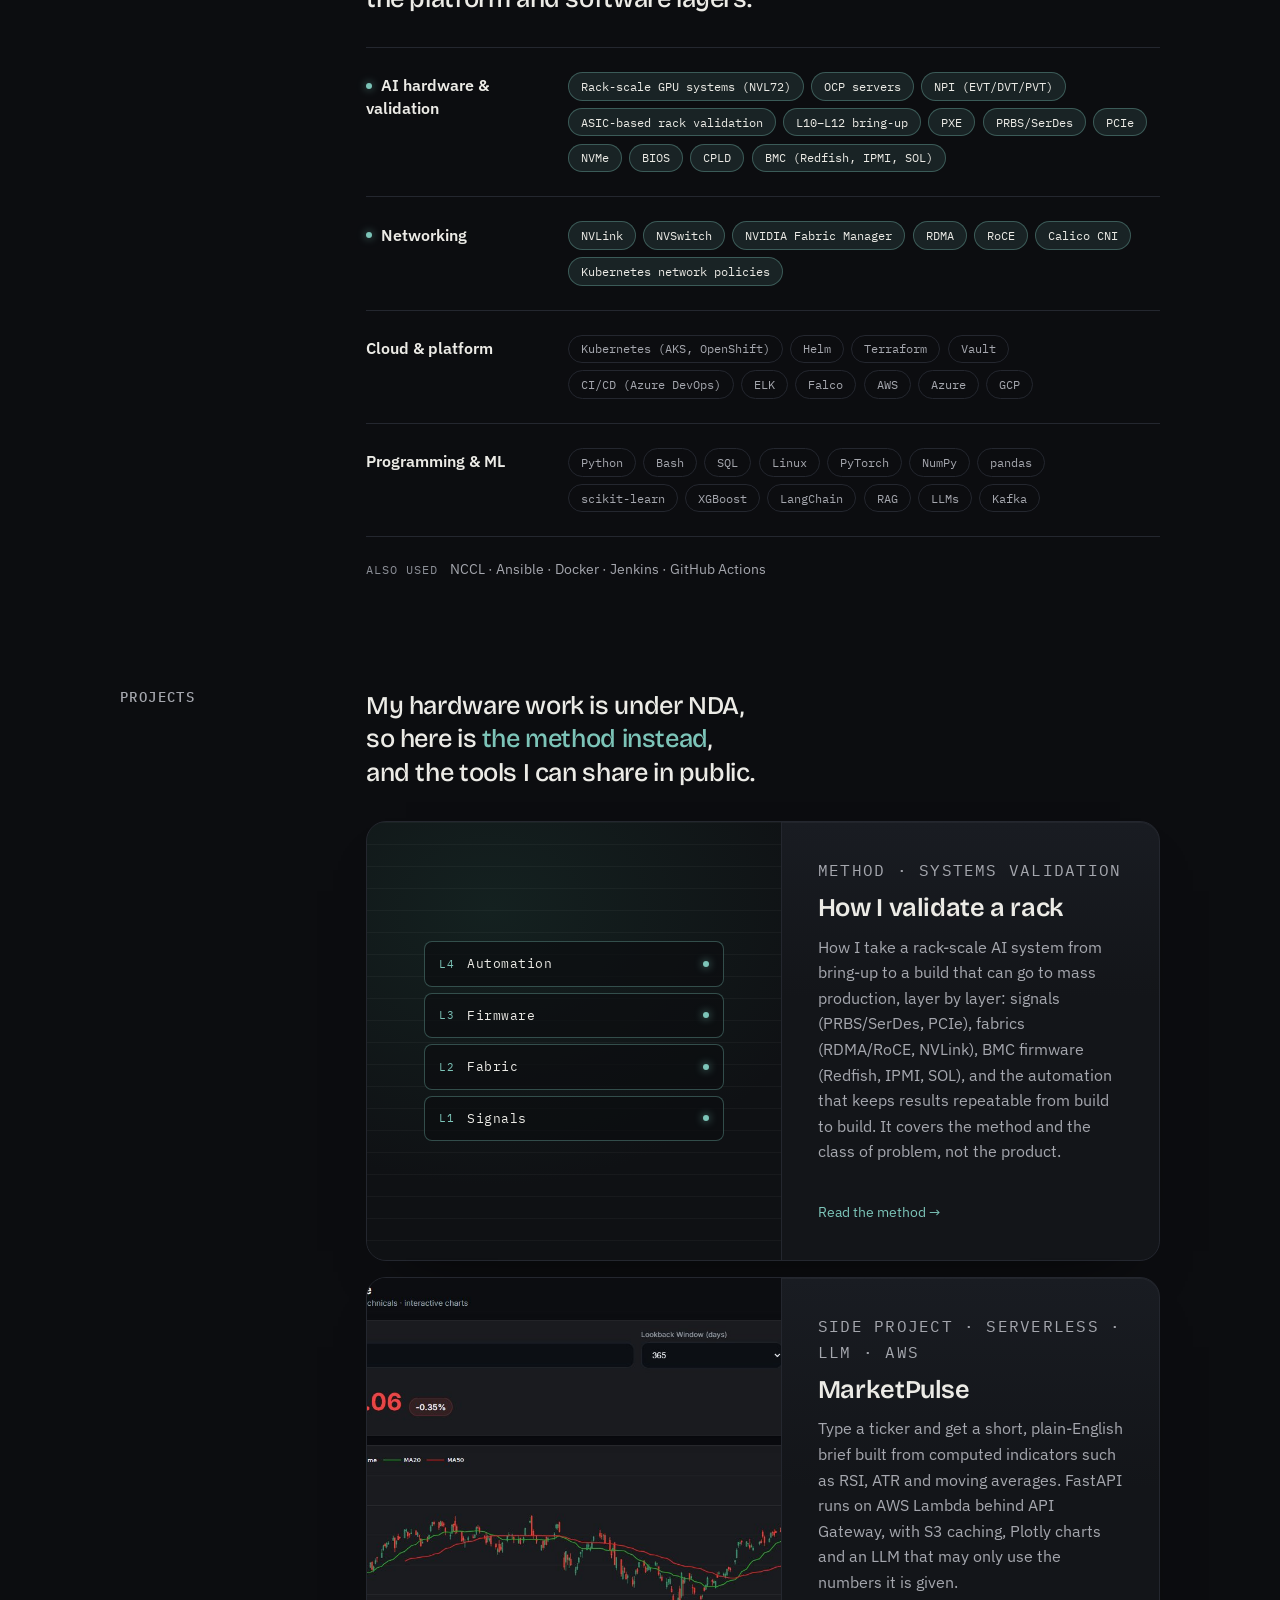
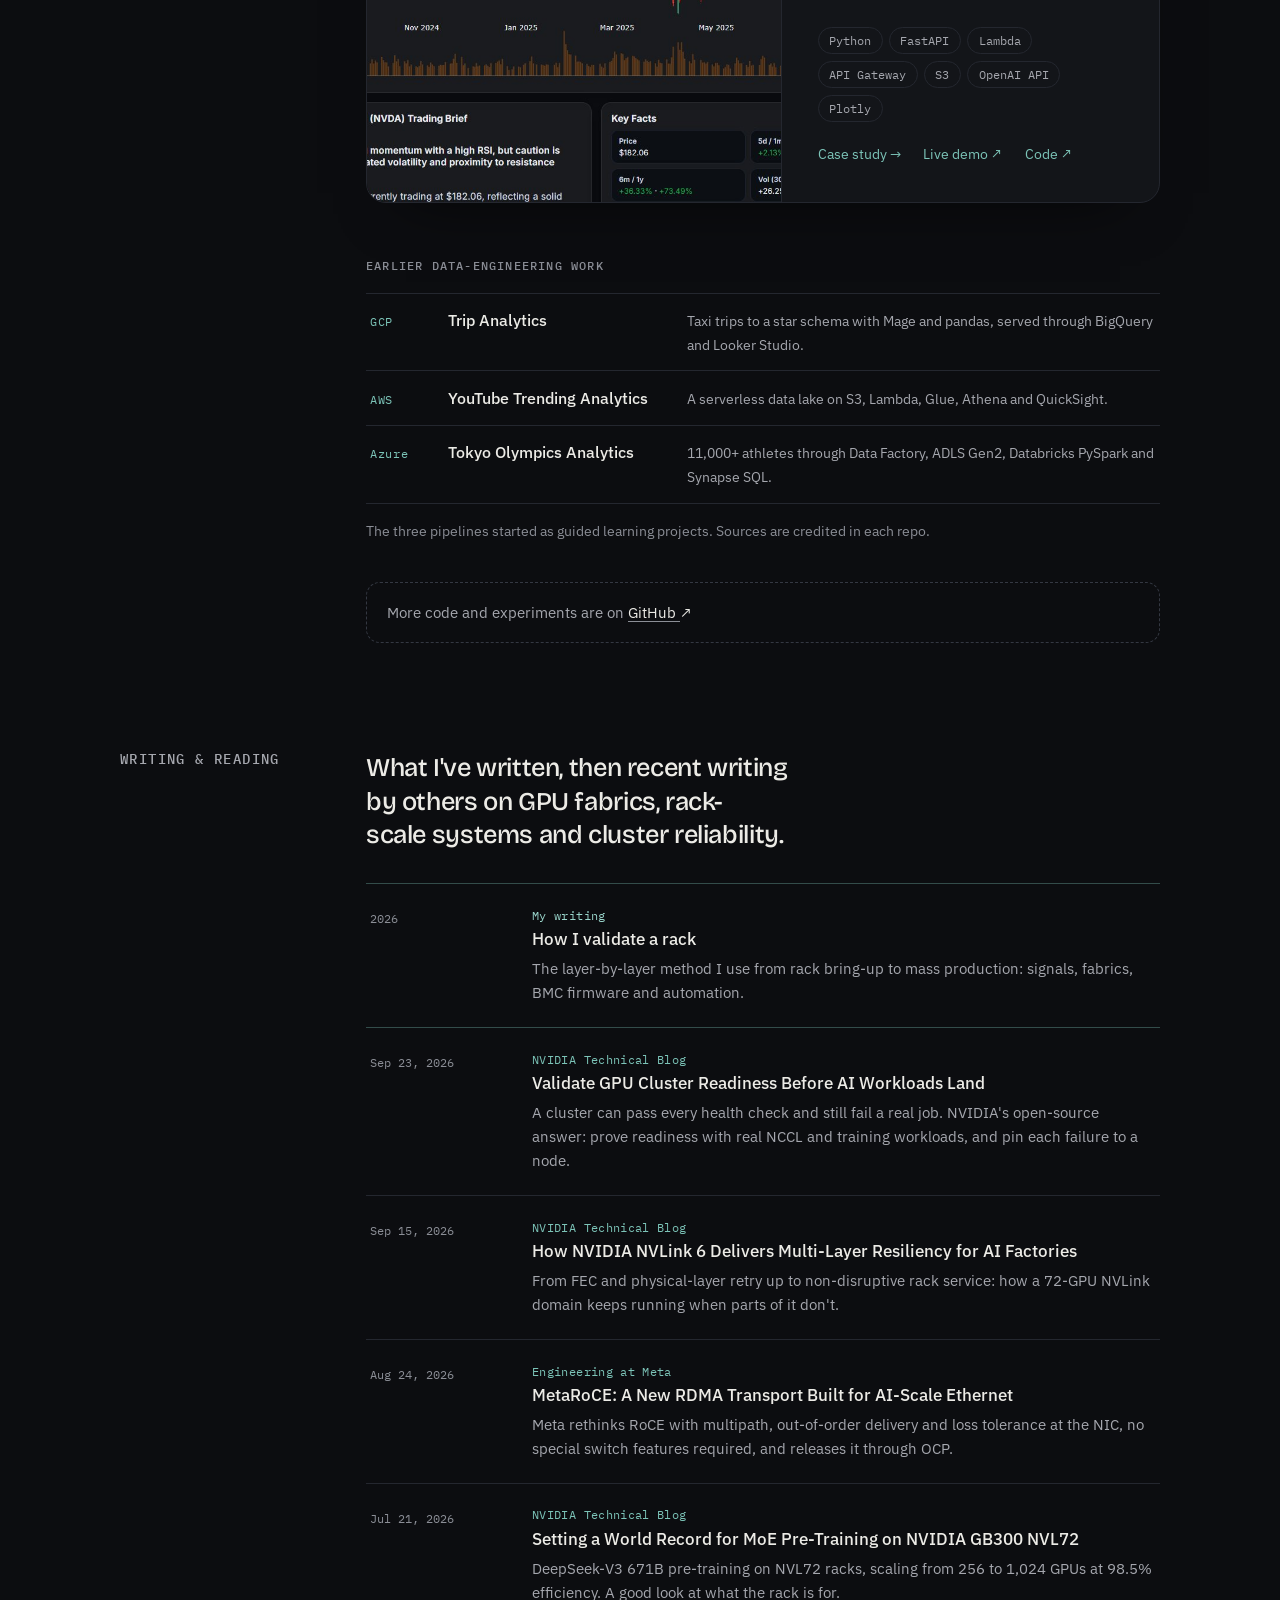
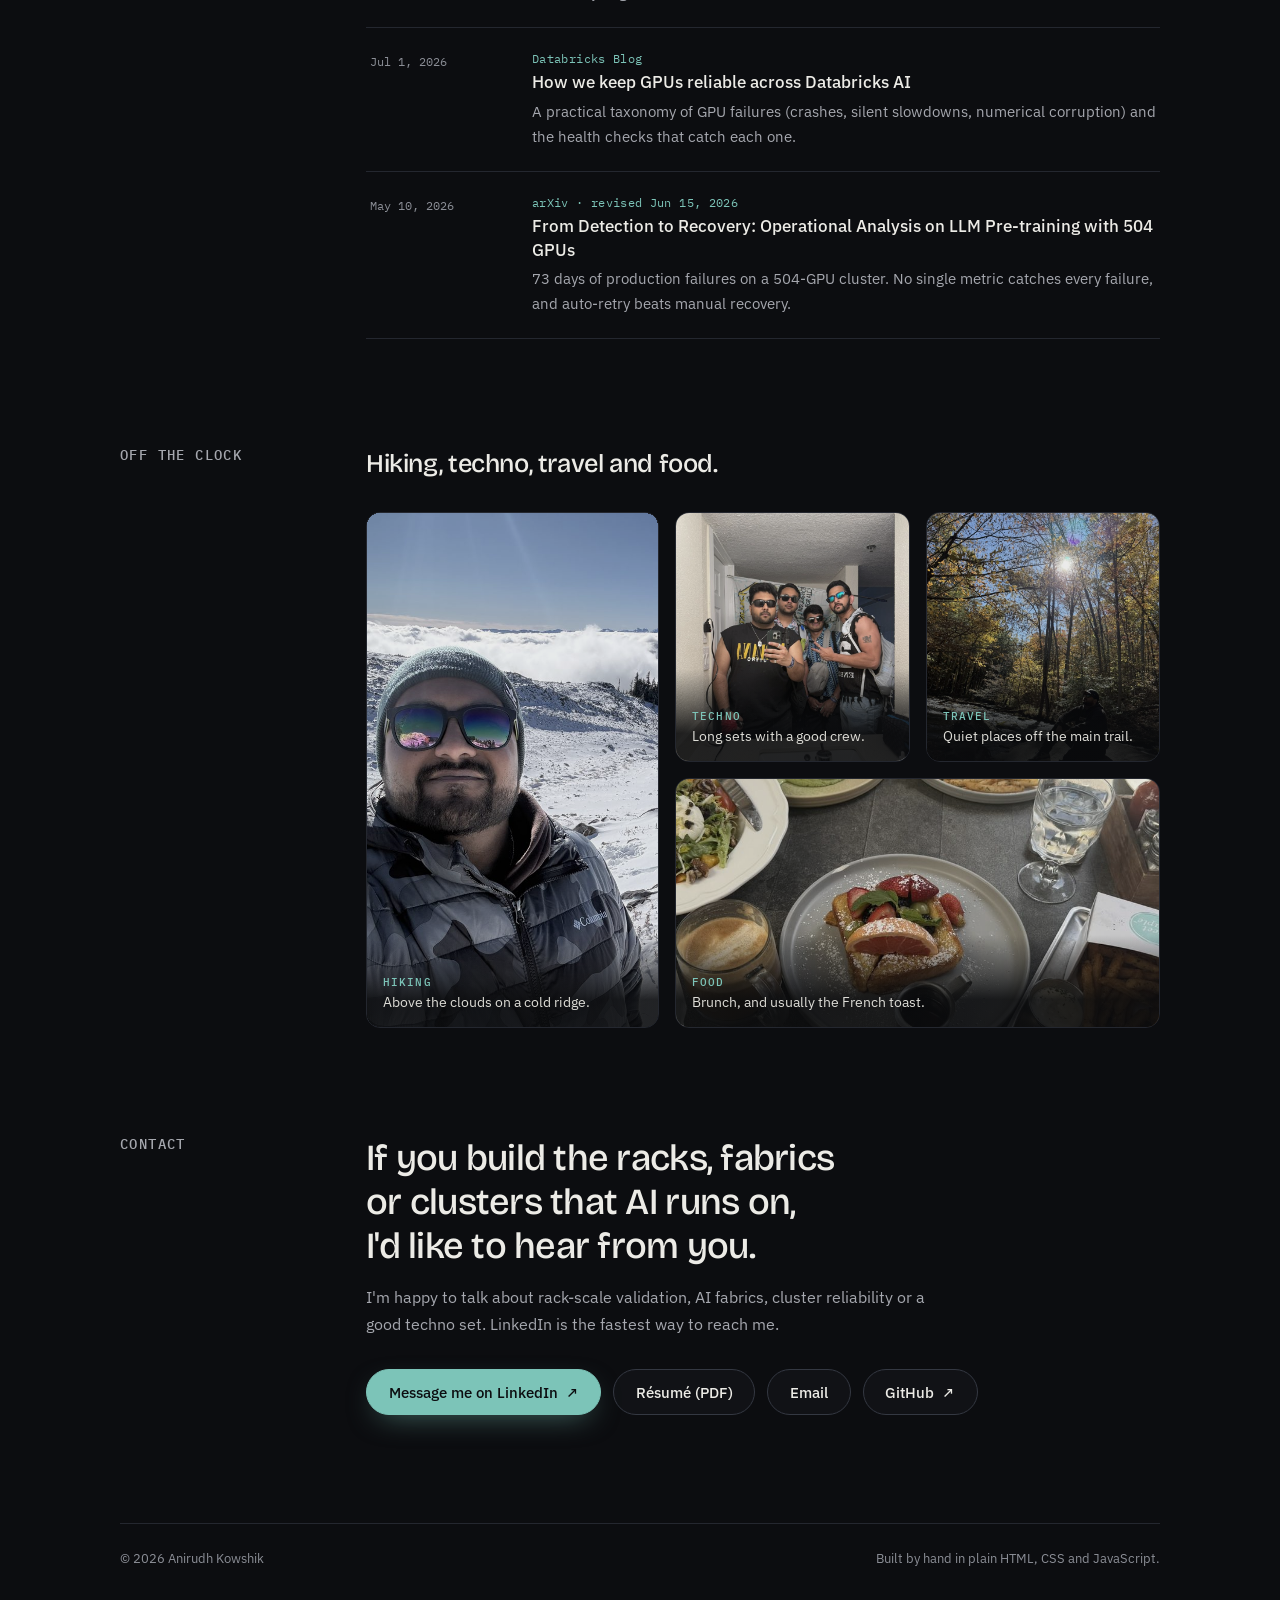
==== commit 86f0f661: "Apple-style pinned hero: portrait glides to centre and fills the screen on scroll; eye diagram moves" ====
--- a/index.html
+++ b/index.html
@@ -40,8 +40,8 @@
   <link rel="preconnect" href="https://fonts.googleapis.com">
   <link rel="preconnect" href="https://fonts.gstatic.com" crossorigin>
   <link href="https://fonts.googleapis.com/css2?family=Bricolage+Grotesque:opsz,wght@12..96,500..700&family=IBM+Plex+Mono:wght@400;500&family=IBM+Plex+Sans:wght@400;500;600&display=swap" rel="stylesheet">
-  <link rel="stylesheet" href="style.css?v=20261001">
-  <script defer src="script.js?v=20261001"></script>
+  <link rel="stylesheet" href="style.css?v=20261002">
+  <script defer src="script.js?v=20261002"></script>
 </head>
 <body>
   <a class="skip" href="#main">Skip to content</a>
@@ -77,26 +77,28 @@
             <a class="btn" href="mailto:i.anirudh.kowshik@gmail.com">Email</a>
             <a class="btn" href="https://github.com/kowshik-anirudh" target="_blank" rel="noopener">GitHub <span class="arrow" aria-hidden="true">&#8599;</span></a>
           </div>
+          <div class="hero-scope">
+            <figure class="scope">
+              <div class="scope-screen">
+                <canvas class="scope-canvas" role="img" aria-label="Simulated eye diagram of a high-speed serial link, drawn like an oscilloscope with persistence" aria-describedby="scope-note"></canvas>
+              </div>
+              <figcaption class="scope-readout">
+                <span>PRBS7 &middot; NRZ &middot; simulated</span>
+                <span class="scope-meas" hidden>Eye height <b data-eh></b> &middot; width <b data-ew></b></span>
+              </figcaption>
+            </figure>
+            <p class="scope-note" id="scope-note">A simulated eye diagram. New traces sweep in and older ones fade, as on a scope with persistence. A wide-open eye means a healthy link.<span class="hint" hidden> Point at it to add jitter.</span></p>
+          </div>
         </div>
         <div class="hero-visual">
           <div class="hero-frame">
             <figure class="hero-photo">
               <picture>
-                <source type="image/webp" srcset="images/profile-480.webp 480w, images/profile-640.webp 640w, images/profile-800.webp 800w" sizes="(min-width: 960px) min(40vw, 500px), min(calc(100vw - 2.5rem), 480px)">
-                <img src="images/profile.jpg" srcset="images/profile-480.jpg 480w, images/profile-640.jpg 640w, images/profile.jpg 800w" sizes="(min-width: 960px) min(40vw, 500px), min(calc(100vw - 2.5rem), 480px)" alt="Anirudh in a cap, hoodie and mirrored sunglasses, with mountains behind him at sunset" width="800" height="1000" fetchpriority="high">
+                <source type="image/webp" srcset="images/profile-480.webp 480w, images/profile-640.webp 640w, images/profile-800.webp 800w" sizes="(min-width: 960px) 800px, min(calc(100vw - 2.5rem), 480px)">
+                <img src="images/profile.jpg" srcset="images/profile-480.jpg 480w, images/profile-640.jpg 640w, images/profile.jpg 800w" sizes="(min-width: 960px) 800px, min(calc(100vw - 2.5rem), 480px)" alt="Anirudh in a cap, hoodie and mirrored sunglasses, with mountains behind him at sunset" width="800" height="1000" fetchpriority="high">
               </picture>
             </figure>
-            <figure class="scope">
-              <div class="scope-screen">
-                <canvas class="scope-canvas" role="img" aria-label="Simulated eye diagram of a high-speed serial link, drawn like an oscilloscope with persistence" aria-describedby="scope-note"></canvas>
-              </div>
-              <figcaption class="scope-readout">
-                <span>PRBS7 &middot; NRZ &middot; simulated</span>
-                <span class="scope-meas" hidden>Eye height <b data-eh></b> &middot; width <b data-ew></b></span>
-              </figcaption>
-            </figure>
-          </div>
-          <p class="scope-note" id="scope-note">The inset is a simulated eye diagram. New traces sweep in and older ones fade, as on a scope with persistence. A wide-open eye means a healthy link.<span class="hint" hidden> Point at it to add jitter.</span></p>
+          </div>
         </div>
       </div>
     </section>
--- a/style.css
+++ b/style.css
@@ -135,18 +135,18 @@
 .hero-photo img { width: 100%; height: 100%; object-fit: contain; transform-origin: 50% 40%; }
 
 /* The scope: a canvas eye diagram over a static SVG fallback, so it is never empty.
-   It sits as an instrument inset over the lower-left of the portrait. */
+   It sits under the buttons as a small instrument, with its caption beside it. */
+.hero-scope { display: flex; align-items: center; gap: 1.25rem; margin-top: 2.25rem; }
 .scope {
-  position: absolute; z-index: 2; margin: 0; left: .6rem; bottom: -1.5rem; width: 58%;
+  position: relative; flex: none; margin: 0; width: clamp(190px, 17vw, 250px);
   padding: .45rem .45rem .35rem; border-radius: calc(var(--radius) + 2px);
   background: rgba(12, 13, 16, .86); border: 1px solid var(--line-strong);
   -webkit-backdrop-filter: blur(10px); backdrop-filter: blur(10px);
   box-shadow: 0 24px 50px -20px rgba(0,0,0,.85), 0 0 0 1px rgba(0,0,0,.4);
   animation: rise 1s var(--ease) .2s backwards;
 }
-@media (min-width: 960px) { .scope { left: -16%; width: 58%; bottom: -2rem; } }
 .scope-screen {
-  position: relative; aspect-ratio: 4 / 3; border-radius: var(--radius); overflow: hidden;
+  position: relative; aspect-ratio: 16 / 10; border-radius: var(--radius); overflow: hidden;
   border: 1px solid var(--line-strong);
   background:
     url("images/eye-fallback.svg") center / 100% 100% no-repeat,
@@ -171,8 +171,7 @@
 }
 .scope-readout { display: flex; flex-wrap: wrap; justify-content: space-between; gap: 0 .75rem; padding: .4rem .2rem 0; font-family: var(--mono); font-size: .66rem; line-height: 1.5; color: var(--muted); letter-spacing: .03em; }
 .scope-meas b { color: var(--accent); font-weight: 500; font-variant-numeric: tabular-nums; }
-.scope-note { margin: 2.6rem 0 0; font-size: .82rem; line-height: 1.5; color: var(--faint); max-width: 40ch; }
-@media (min-width: 960px) { .scope-note { margin-top: 2.9rem; padding-left: 44%; max-width: none; } }
+.scope-note { margin: 0; font-size: .8rem; line-height: 1.5; color: var(--faint); max-width: 30ch; }
 .scope-note .hint { color: var(--muted); }
 
 /* Owner placeholders: impossible to mistake for real content */
@@ -581,13 +580,9 @@
     .nav::before { transition: none; animation: nav-glass linear both; animation-timeline: scroll(root block); animation-range: 0 40vh; }
   }
   @supports ((animation-timeline: view()) and (animation-range: exit)) {
-    .hero { view-timeline: --hero block; }
-    /* the portrait grows a little and the whole visual fades as the hero leaves */
-    .hero-photo img { animation: hero-zoom linear both; animation-timeline: --hero; animation-range: exit 0% exit 100%; }
-    .hero-visual { animation: hero-fade linear both; animation-timeline: --hero; animation-range: exit 20% exit 90%; }
-    /* depth: text lags behind the scroll, the scope inset runs ahead of it */
-    .hero-text { animation: hero-lag linear both; animation-timeline: --hero; animation-range: exit 0% exit 100%; }
-    .scope { animation: rise 1s var(--ease) .2s backwards, hero-lead linear both; animation-timeline: auto, --hero; animation-range: normal, exit 0% exit 100%; }
+    /* phones and short screens (no pinned stage): the portrait settles in, then fades as the hero leaves */
+    .hero:not(.pin) .hero-visual { view-timeline: --portrait block; }
+    .hero:not(.pin) .hero-frame { animation: portrait-in linear both, portrait-out linear both; animation-timeline: --portrait, --portrait; animation-range: entry 10% cover 45%, exit 10% exit 100%; }
 
     /* sections and roles ease in as they enter, then sit still */
     .reveal > .section-grid, .role, .feature, .mosaic {
@@ -597,10 +592,8 @@
 }
 @keyframes progress-grow { to { transform: scaleX(1); } }
 @keyframes nav-glass { from { opacity: 0; } to { opacity: 1; } }
-@keyframes hero-zoom { to { scale: 1.08; } }
-@keyframes hero-fade { to { opacity: 0; } }
-@keyframes hero-lag { to { translate: 0 14vh; opacity: .25; } }
-@keyframes hero-lead { to { translate: 0 -10vh; } }
+@keyframes portrait-in { from { scale: .86; opacity: .4; } }
+@keyframes portrait-out { to { scale: 1.12; opacity: 0; } }
 @keyframes settle { from { opacity: 0; translate: 0 2.25rem; } }
 
 /* Cross-page transitions between the home page and project pages */
@@ -676,7 +669,9 @@
   .hero-text .cta { order: 3; margin: 0 0 2.25rem; }
   .hero-visual { order: 4; margin-bottom: 2.25rem; }
   .hero-text .pitch { order: 5; margin: 0; }
-}
+  .hero-scope { order: 6; margin-top: 2rem; }
+}
+@media (max-width: 479px) { .hero-scope { flex-direction: column; align-items: flex-start; } .scope { width: 100%; max-width: 320px; } }
 @media (max-width: 599px) {
   .hero-text .cta { gap: .5rem; }
   .hero-text .pitch { font-size: var(--fs-base); }
@@ -706,3 +701,28 @@
 .notfound h1 { font-size: clamp(2.2rem, 1.4rem + 4vw, 3.6rem); letter-spacing: -0.035em; max-width: 16ch; }
 .notfound p { color: var(--muted); max-width: 34rem; margin-top: 1rem; }
 .notfound pre { font-family: var(--mono); font-size: .78rem; color: var(--muted); background: var(--bg-elev); border: 1px solid var(--line); border-radius: var(--radius); padding: 1rem 1.1rem; overflow-x: auto; max-width: 34rem; margin: 1.5rem 0 0; }
+
+/* ---------- Pinned hero stage (script.js adds .pin on wide, tall-enough screens) ----------
+   The hero becomes a tall track with a sticky, one-screen stage inside it.
+   Scrolling through the track glides the portrait to the centre and grows it
+   to fill the screen (whole photo, never cropped), holds, then fades it out
+   as the next section arrives. script.js writes only transform and opacity.
+   Without JS, or with reduced motion, there is no .pin and no track. */
+.hero.pin { height: 250vh; padding: 0; }
+.hero.pin > .wrap {
+  position: sticky; top: var(--nav-h);
+  height: calc(100vh - var(--nav-h)); height: calc(100svh - var(--nav-h));
+  align-content: center;
+}
+.hero.pin .hero-visual { position: relative; z-index: 3; }
+.hero.pin .hero-frame { will-change: transform, opacity; transform-origin: 50% 50%; }
+.hero.pin .hero-text { will-change: transform, opacity; }
+.hero.pin::after { display: none; }
+@media (min-width: 960px) and (max-height: 860px) {
+  .hero .status { margin-bottom: .9rem; }
+  .hero-line { margin: 1rem 0 1.1rem; }
+  .cta { margin-top: 1.4rem; }
+  .hero-scope { margin-top: 1.4rem; }
+  .scope { width: 170px; }
+  .scope-readout .scope-meas { display: none; }
+}
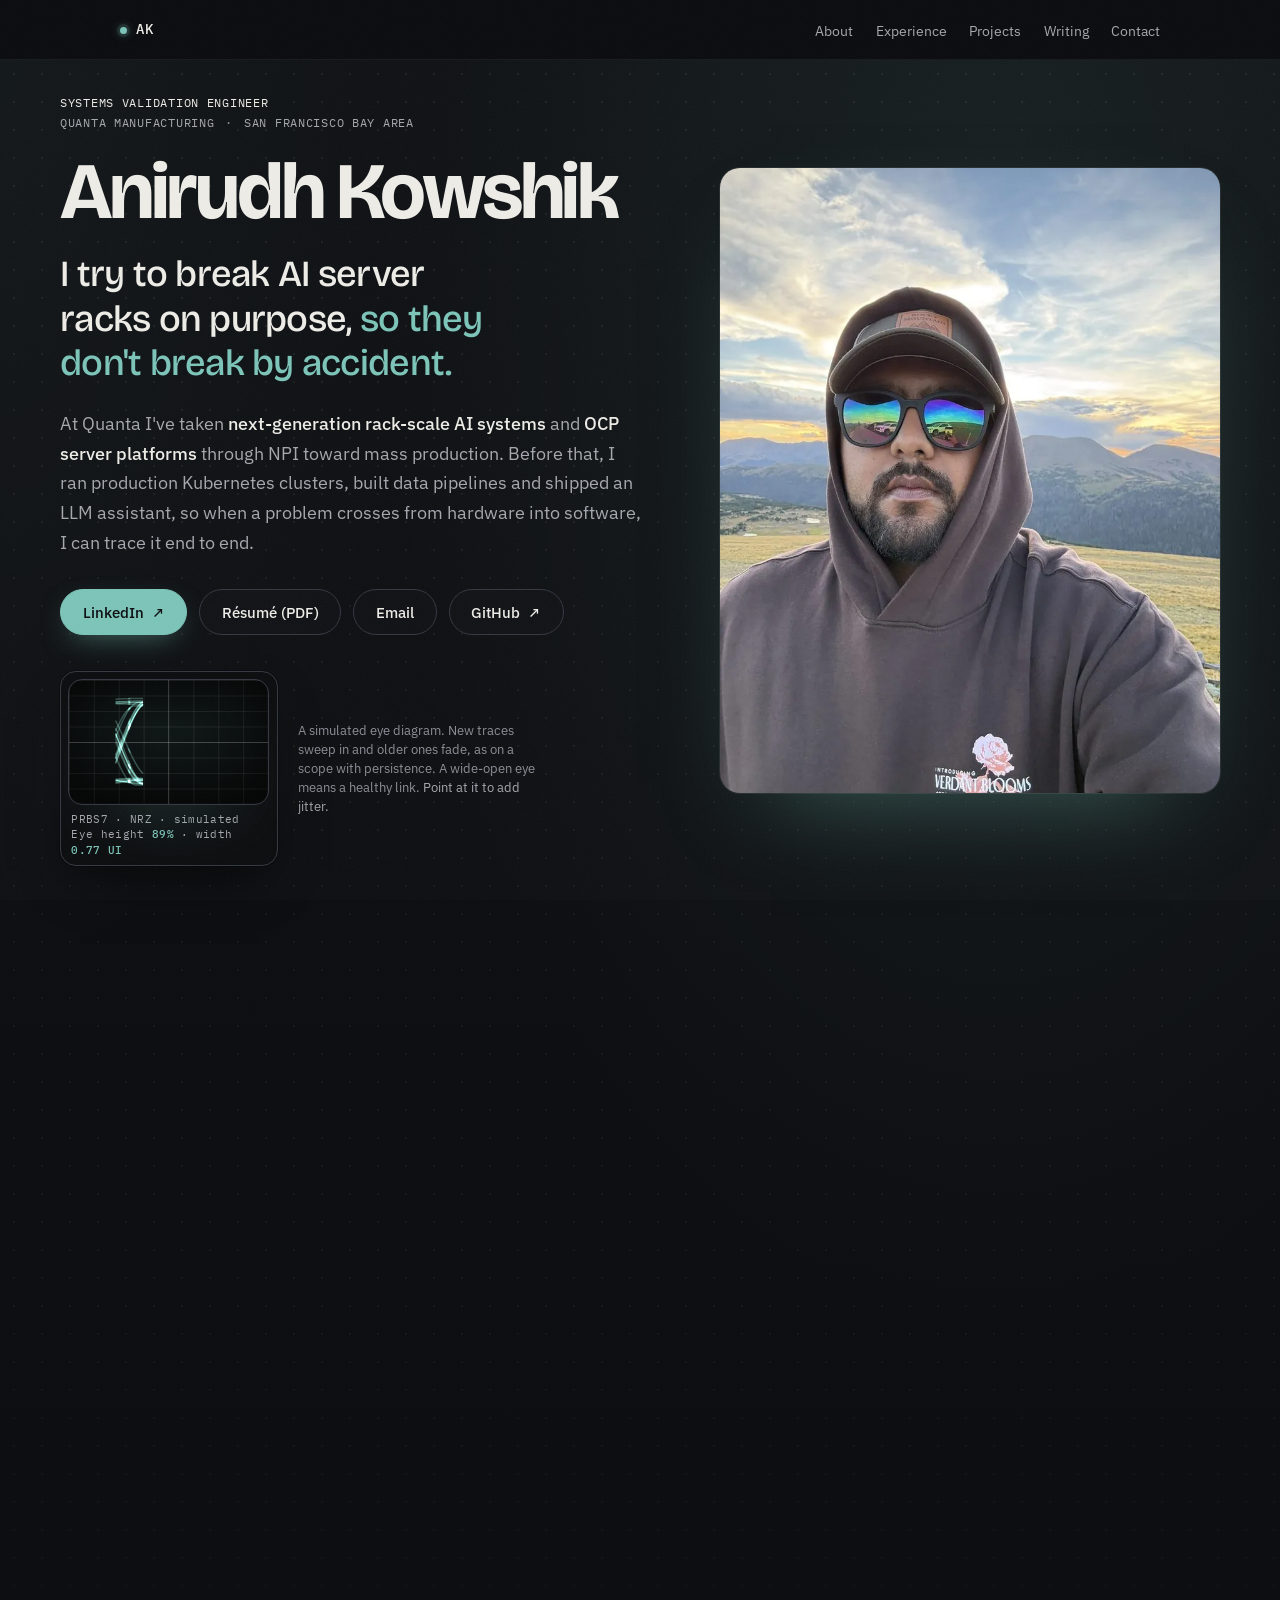
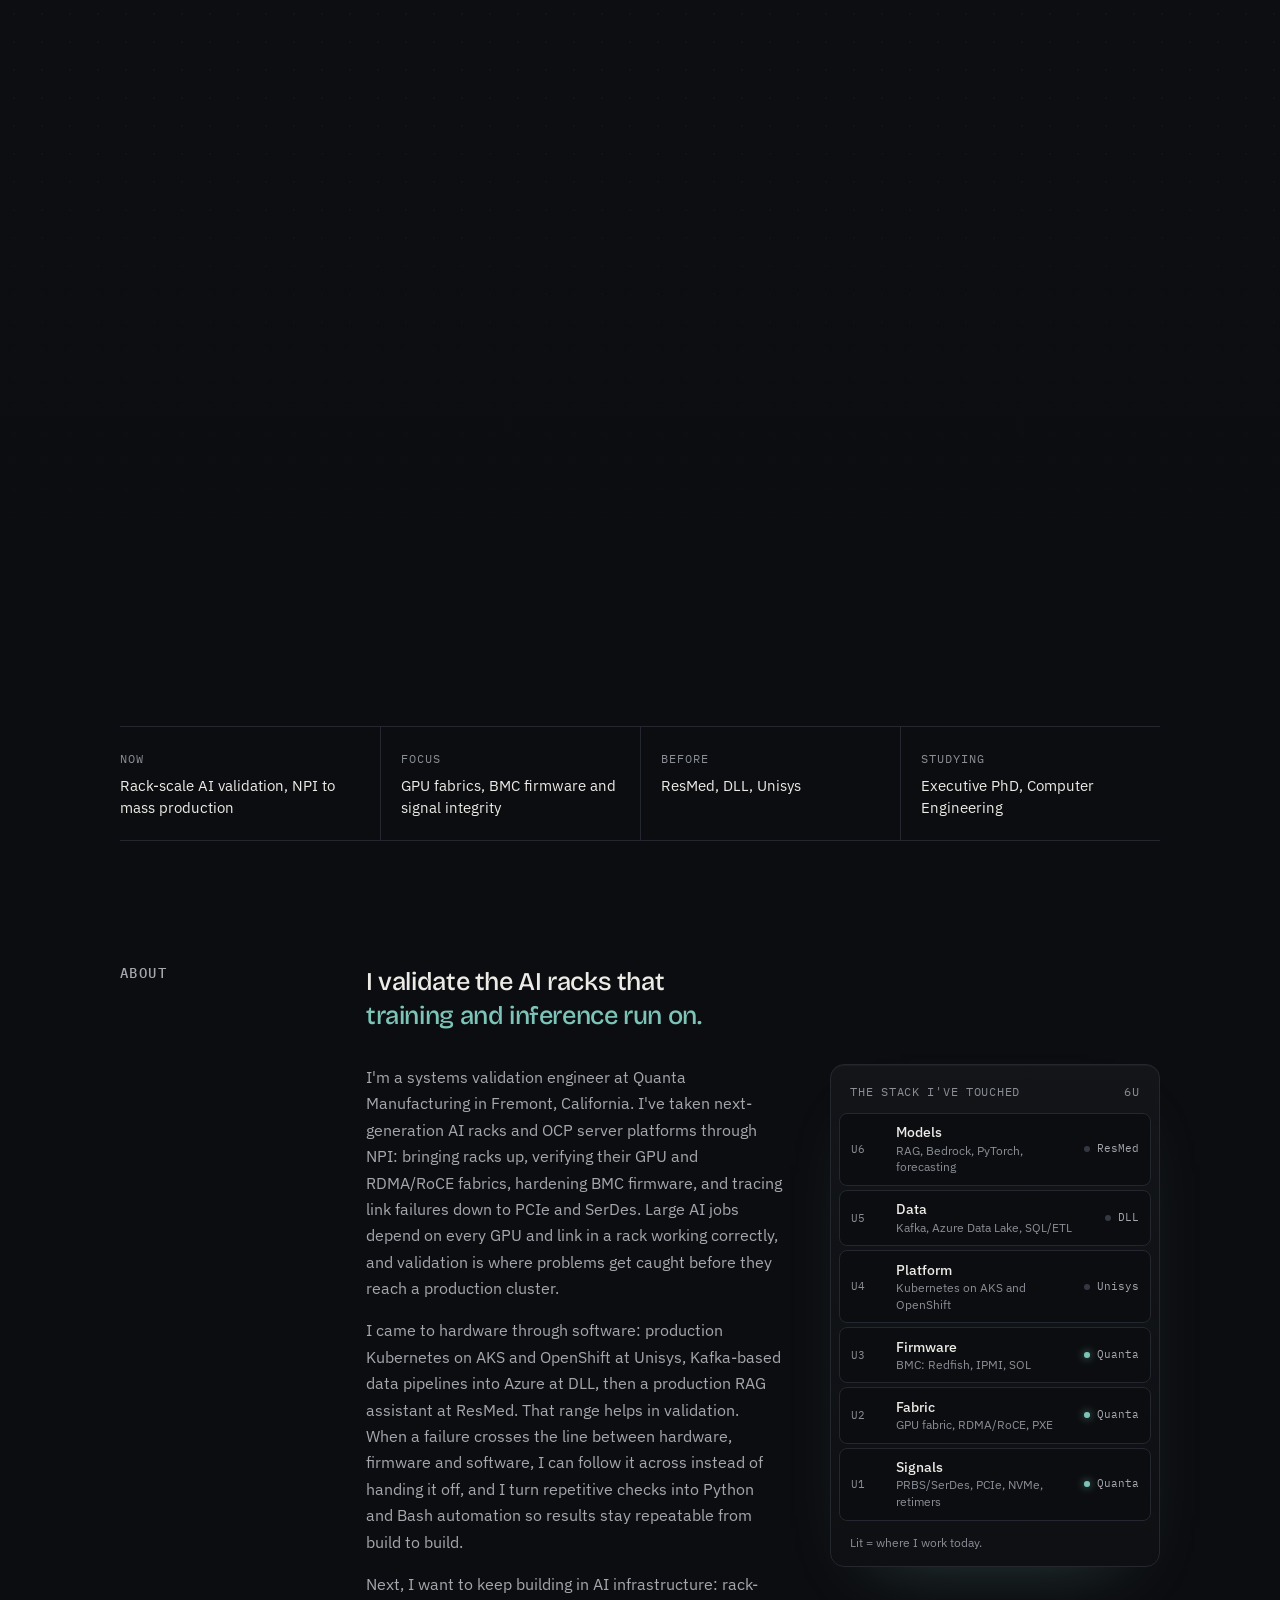
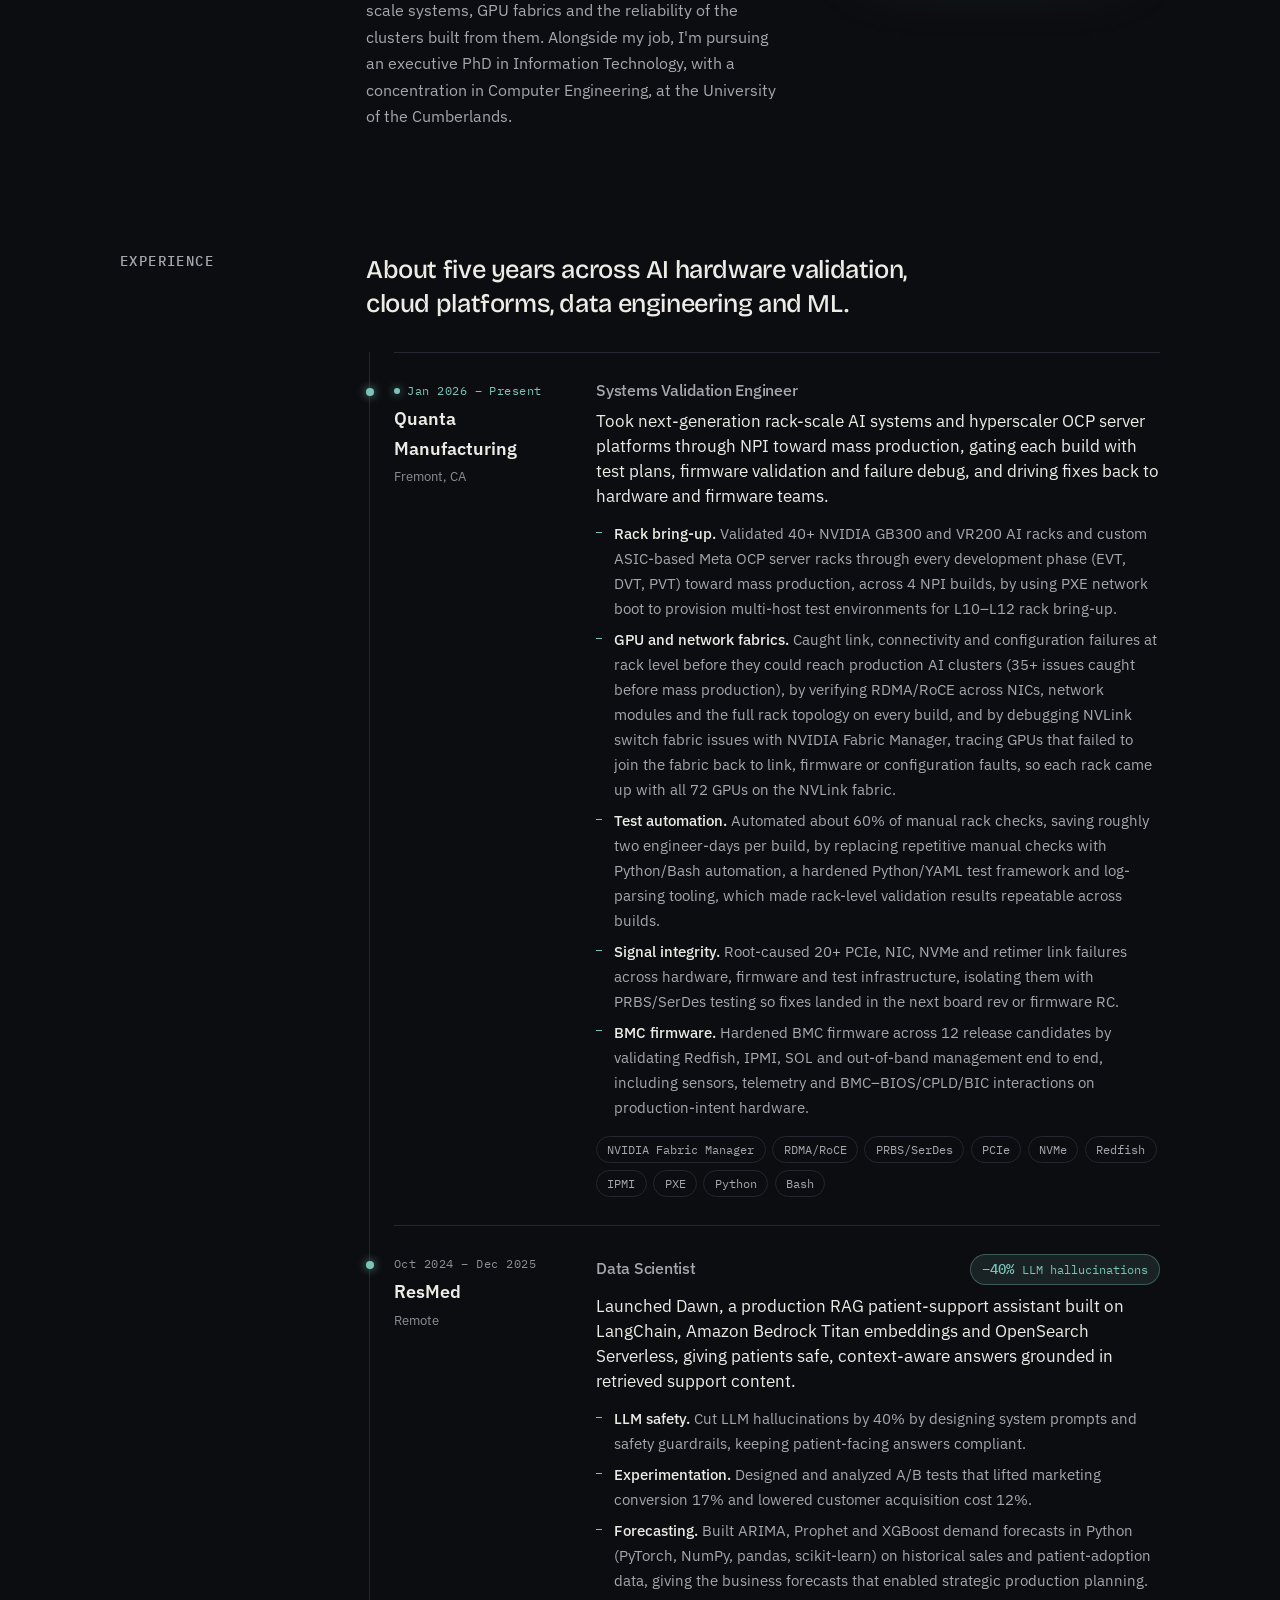
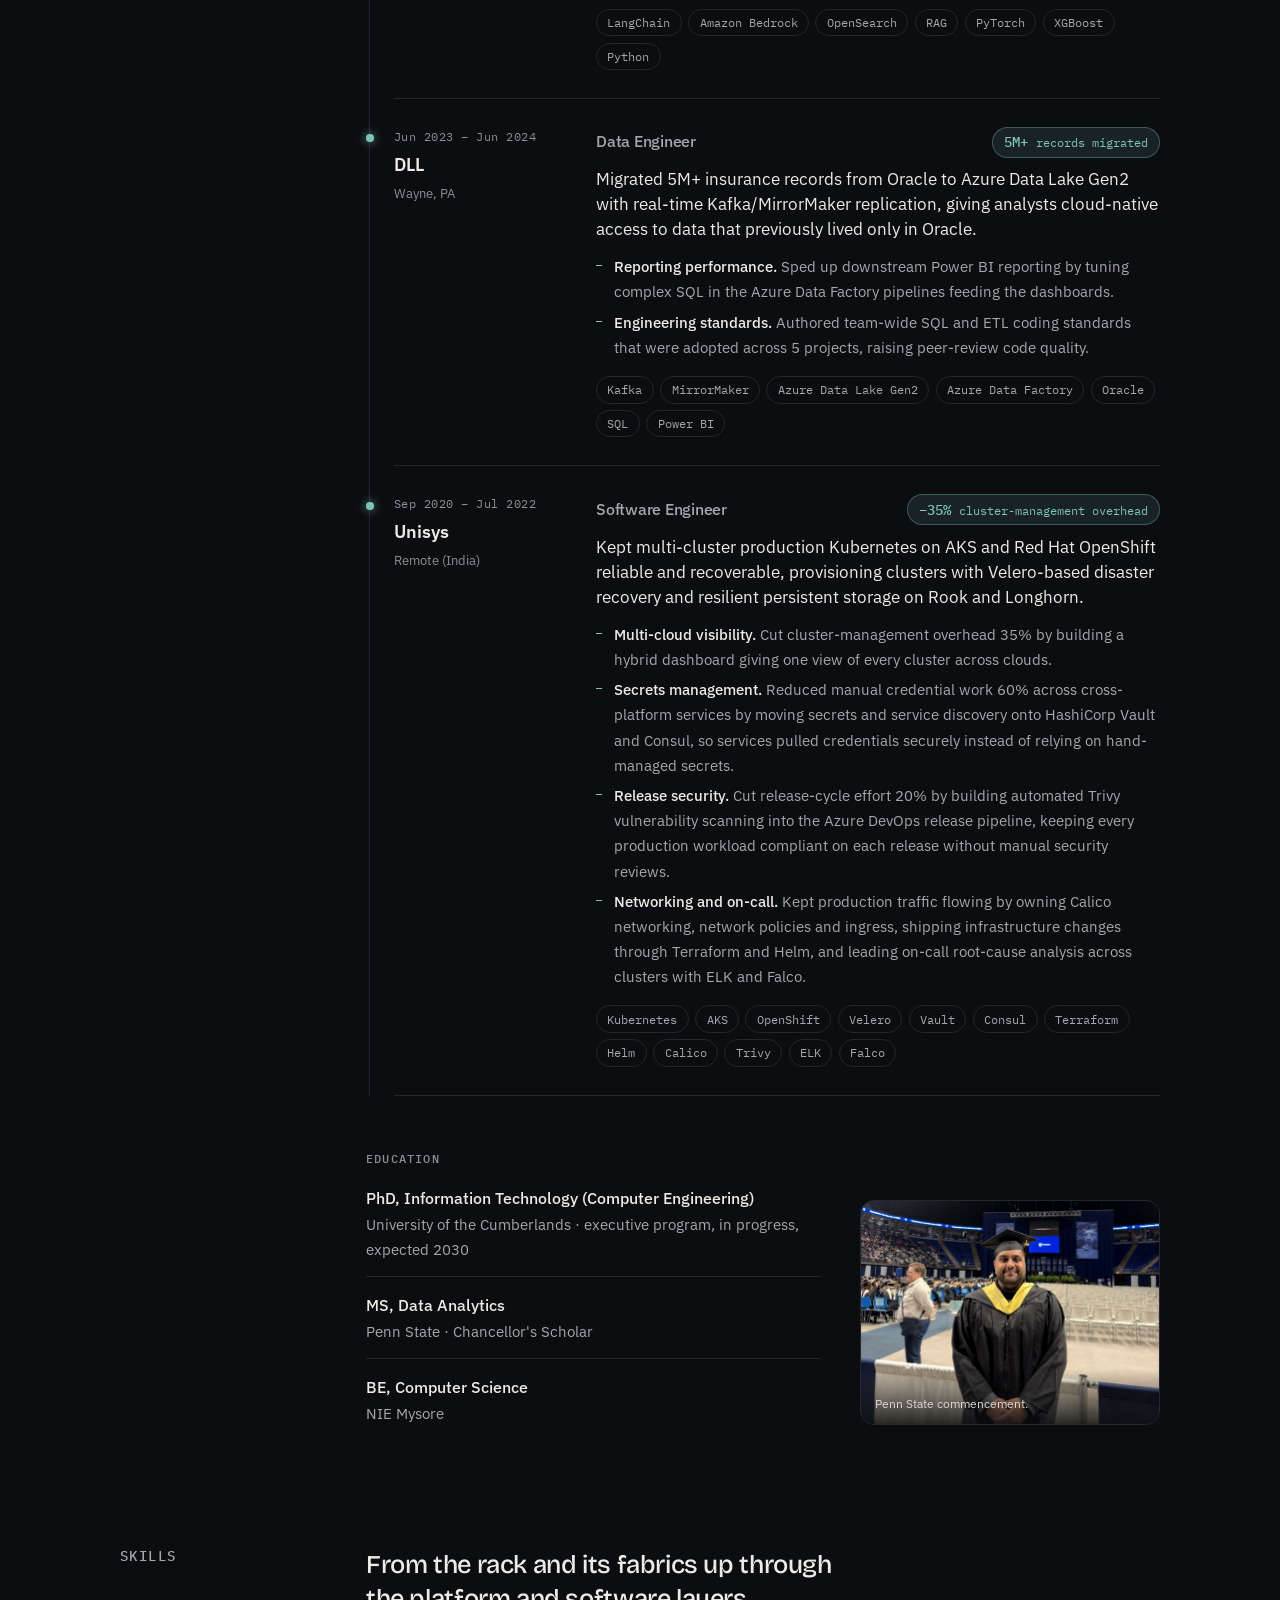
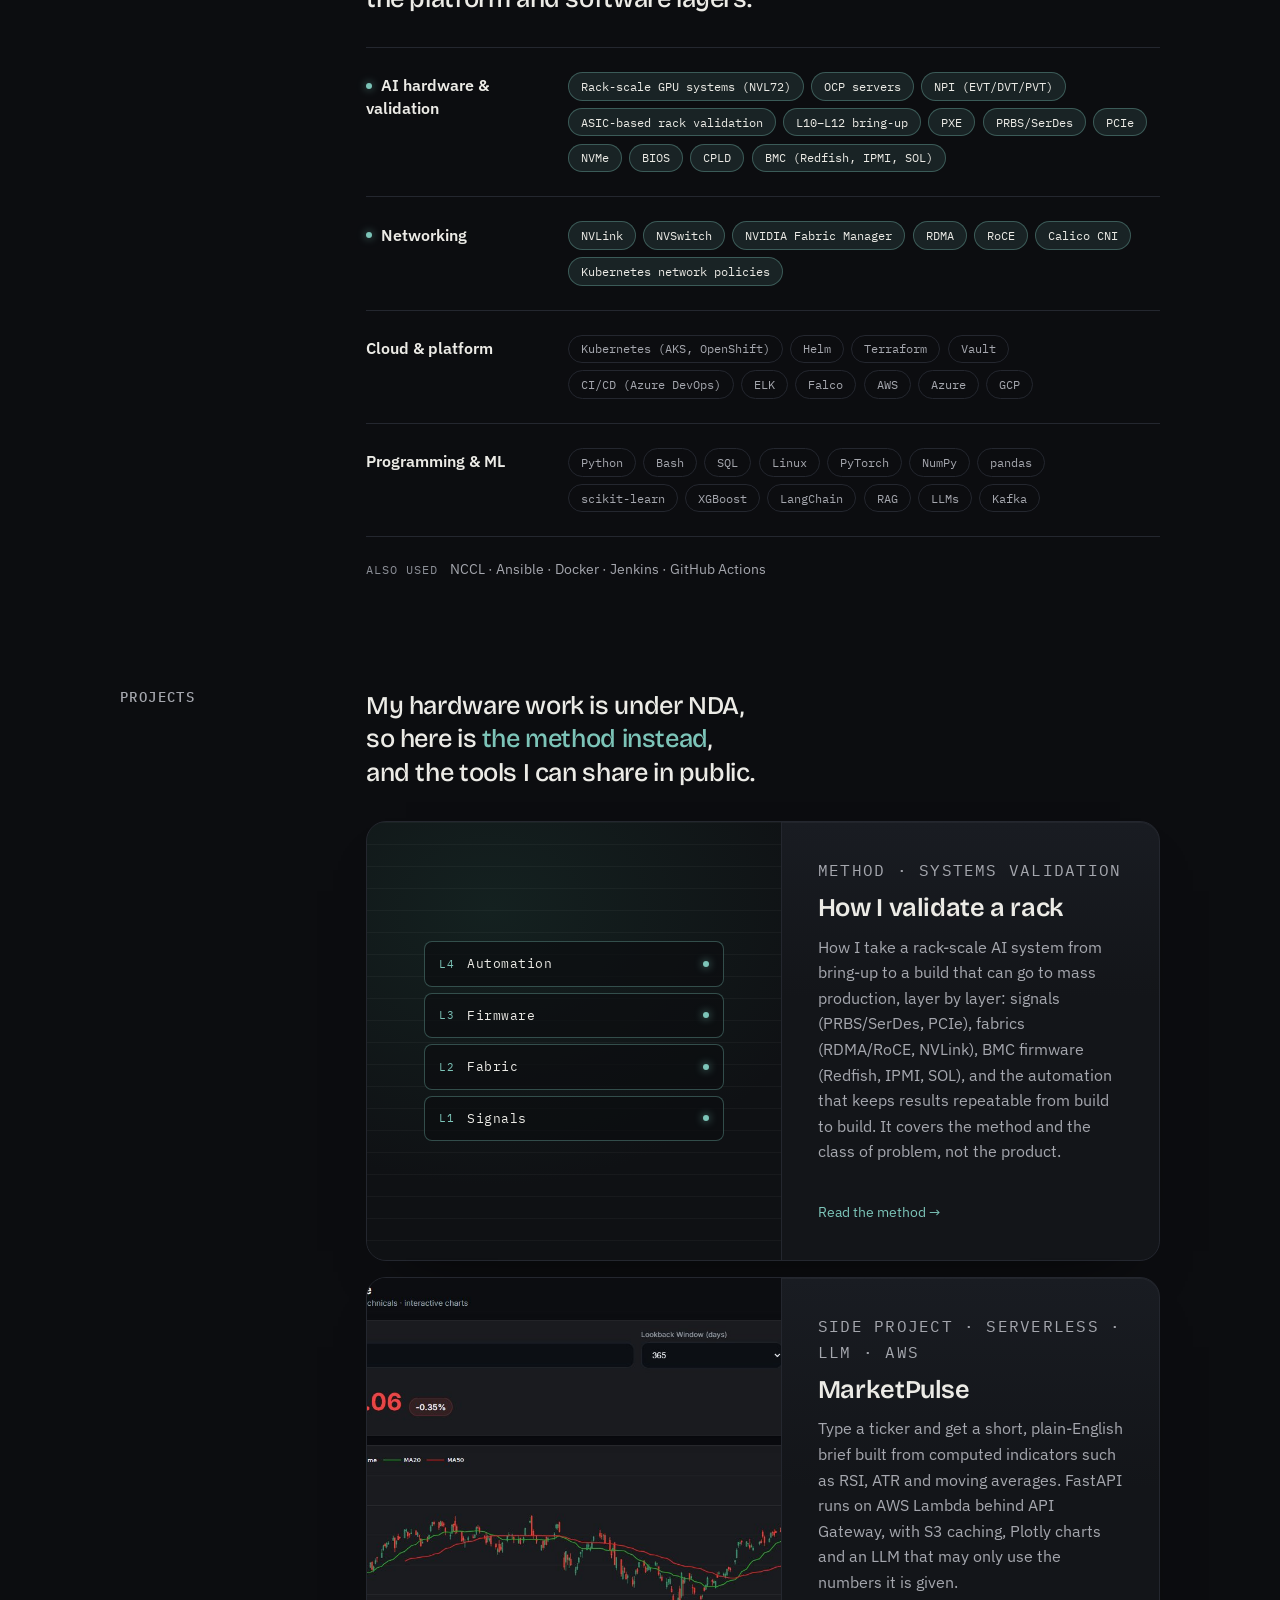
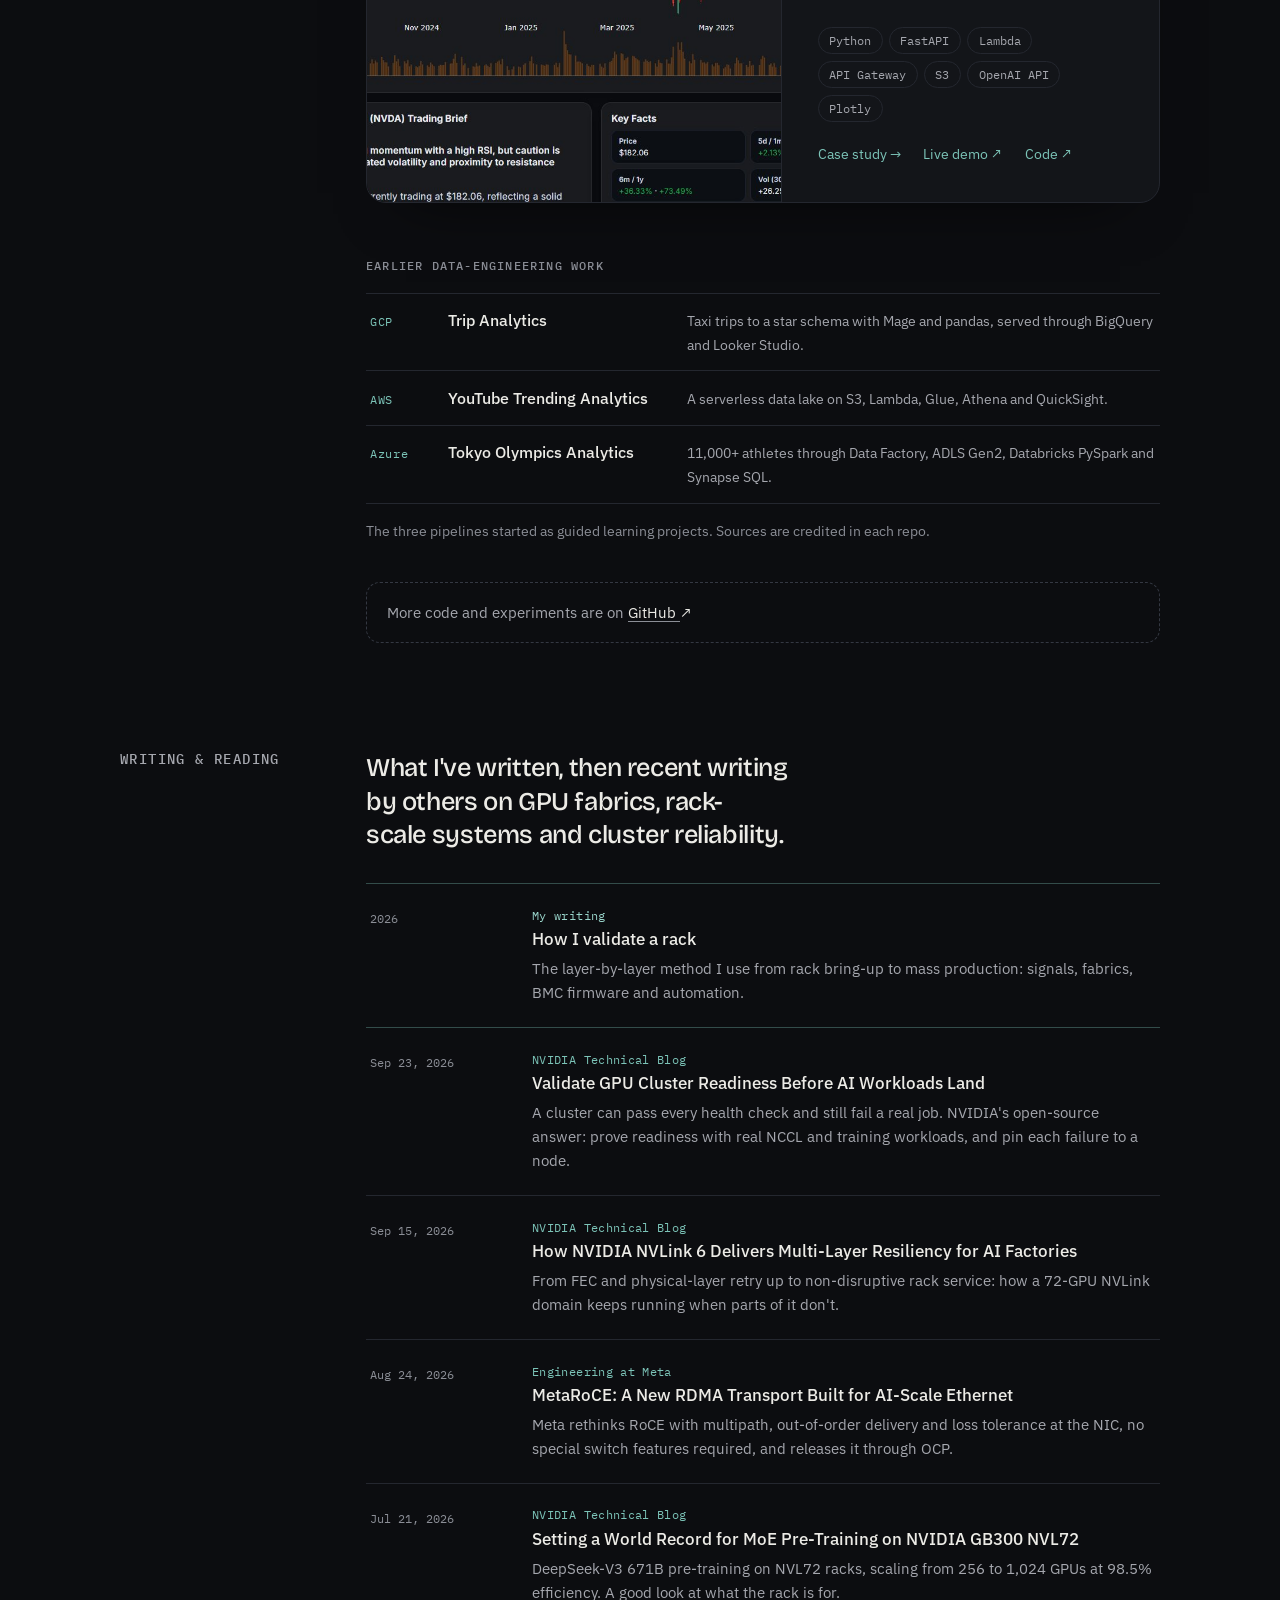
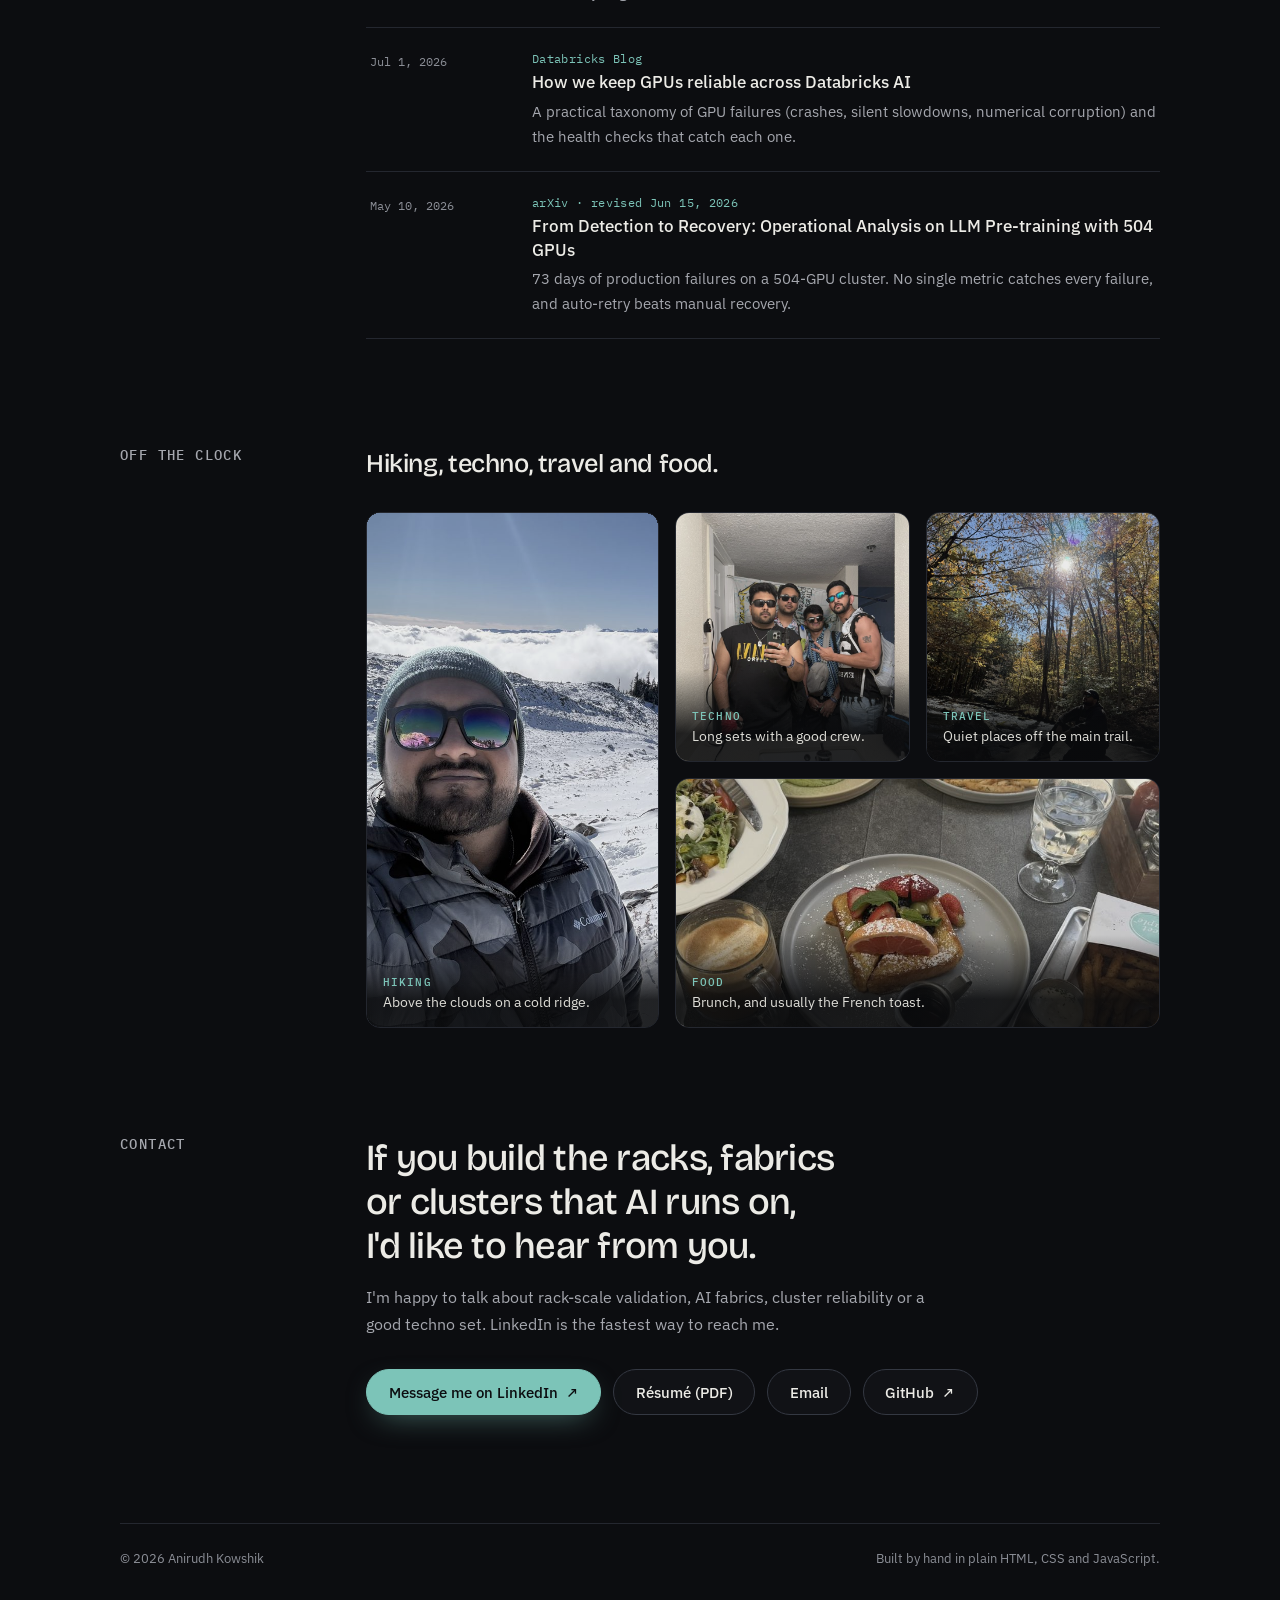
==== commit 26244a1c: "Rewrite the method article around the factory test line, with an interactive station-by-station walk" ====
--- a/index.html
+++ b/index.html
@@ -40,8 +40,8 @@
   <link rel="preconnect" href="https://fonts.googleapis.com">
   <link rel="preconnect" href="https://fonts.gstatic.com" crossorigin>
   <link href="https://fonts.googleapis.com/css2?family=Bricolage+Grotesque:opsz,wght@12..96,500..700&family=IBM+Plex+Mono:wght@400;500&family=IBM+Plex+Sans:wght@400;500;600&display=swap" rel="stylesheet">
-  <link rel="stylesheet" href="style.css?v=20261002">
-  <script defer src="script.js?v=20261002"></script>
+  <link rel="stylesheet" href="style.css?v=20261003">
+  <script defer src="script.js?v=20261003"></script>
 </head>
 <body>
   <a class="skip" href="#main">Skip to content</a>
--- a/style.css
+++ b/style.css
@@ -726,3 +726,104 @@
   .scope { width: 170px; }
   .scope-readout .scope-meas { display: none; }
 }
+
+/* ---------- Method page: the interactive test line (projects/line.js) ----------
+   Without JS every station reads as its own short section. With JS the
+   stations become a rail with a rack that travels along it, a console, and
+   one station shown at a time. */
+.line { --fail: #ef8a7d; margin: 1.75rem 0 0; }
+.stage { padding: 1.5rem 0 .5rem; border-top: 1px solid var(--line); }
+.stage h3 { font-family: var(--display); font-size: 1.35rem; font-weight: 600; letter-spacing: -0.015em; color: var(--text); margin-bottom: .6rem; }
+.stage h3 small { display: block; font-family: var(--font); font-size: .95rem; font-weight: 400; letter-spacing: 0; color: var(--accent); margin-top: .2rem; }
+.stage > p { max-width: 44rem; }
+.stage h4 { font-size: .8rem; font-weight: 600; color: var(--text); margin: 1.1rem 0 .45rem; }
+.stage-cols { display: grid; gap: 0 2.5rem; }
+@media (min-width: 720px) { .stage-cols { grid-template-columns: 1.1fr 1fr; } }
+.stage-cols p { font-size: .95rem; }
+.checks { display: grid; gap: .5rem; }
+.checks li { position: relative; padding-left: 1.6rem; font-size: .95rem; }
+.checks li::before {
+  content: ""; position: absolute; left: 0; top: .32em; width: .95rem; height: .95rem; border-radius: 4px;
+  border: 1px solid var(--line-strong); background: var(--bg-elev);
+  transition: background-color .25s var(--ease), border-color .25s var(--ease);
+}
+.checks li::after { /* the tick */
+  content: ""; position: absolute; left: .33rem; top: .48em; width: .28rem; height: .5rem;
+  border: solid var(--bg); border-width: 0 2px 2px 0; transform: rotate(45deg) scale(0); transition: transform .3s var(--ease);
+}
+.checks li.ok::before { background: var(--accent); border-color: var(--accent); }
+.checks li.ok::after { transform: rotate(45deg) scale(1); }
+.checks li.bad::before { background: var(--fail); border-color: var(--fail); }
+.checks li.bad { color: var(--text); }
+/* no JS: every check is shown as done */
+.line:not(.is-live) .checks li::before { background: var(--accent-soft); border-color: var(--accent-line); }
+
+/* the network-blade figure: compute blades wired to network blades through the cartridge */
+.netfig { display: block; width: 100%; max-width: 30rem; height: auto; margin: 1.25rem 0 .25rem; overflow: visible; }
+.netfig text { fill: var(--faint); font: 11px var(--font); text-anchor: middle; }
+.netfig .blades rect { fill: var(--bg-elev-2); stroke: var(--line-strong); }
+.netfig .blades.net rect { stroke: var(--accent-line); }
+.netfig .cables path { fill: none; stroke: rgba(124,196,184,.28); stroke-width: 1; }
+.line.is-live .stage:not([hidden]) .netfig .cables path { stroke-dasharray: 2 12; stroke: rgba(124,196,184,.7); stroke-linecap: round; }
+@media (prefers-reduced-motion: no-preference) {
+  .line.is-live .stage:not([hidden]) .netfig .cables path { animation: cable 1.2s linear infinite; }
+}
+@keyframes cable { to { stroke-dashoffset: -24; } }
+.line.is-live.has-fault .stage:not([hidden]) .netfig .cables path.bad { stroke: var(--fail); stroke-width: 1.6; stroke-dasharray: 2 4; animation: none; }
+
+/* --- live mode --- */
+.line.is-live { border: 1px solid var(--line); border-radius: var(--radius-lg); background: linear-gradient(180deg, var(--bg-elev) 0%, var(--bg) 60%); padding: 1.25rem 1.25rem 1.5rem; }
+@media (min-width: 720px) { .line.is-live { padding: 1.75rem 2rem 2rem; } }
+.line.is-live .stage { border-top: 0; padding-top: 1.25rem; }
+.line.is-live .stage:focus-visible { outline: 2px solid var(--accent); outline-offset: 6px; border-radius: 6px; }
+
+.line-scroll { overflow-x: auto; overscroll-behavior-x: contain; scrollbar-width: none; margin: 0 -.25rem; padding: 0 .25rem; }
+.line-scroll::-webkit-scrollbar { display: none; }
+.line-rail { position: relative; display: grid; grid-template-columns: repeat(7, minmax(84px, 1fr)); min-width: 600px; padding-top: 3.1rem; }
+.line-track { position: absolute; left: calc(100% / 14); right: calc(100% / 14); top: calc(3.1rem + 1.55rem); height: 2px; background: var(--line-strong); border-radius: 2px; }
+.line-fill { position: absolute; inset: 0; background: var(--accent); box-shadow: 0 0 10px rgba(124,196,184,.6); transform-origin: 0 50%; transform: scaleX(0); transition: transform .7s var(--ease); }
+.line-stop {
+  position: relative; z-index: 1; display: grid; justify-items: center; gap: .35rem; padding: .25rem .2rem .5rem;
+  background: none; border: 0; color: var(--muted); font: inherit; cursor: pointer; border-radius: 10px;
+}
+.line-stop:hover { color: var(--text); }
+.line-stop:focus-visible { outline: 2px solid var(--accent); outline-offset: 2px; }
+.line-n { font-family: var(--mono); font-size: .68rem; color: var(--faint); }
+.line-dot { width: 14px; height: 14px; border-radius: 50%; background: var(--bg); border: 2px solid var(--line-strong); transition: background-color .3s, border-color .3s, box-shadow .3s; }
+.line-name { font-size: .82rem; font-weight: 500; white-space: nowrap; }
+.line-stop.is-current { color: var(--text); }
+.line-stop.is-current .line-dot { border-color: var(--accent); box-shadow: 0 0 0 4px var(--accent-soft); }
+.line-stop.is-pass .line-dot { background: var(--accent); border-color: var(--accent); }
+.line-stop.is-fail .line-dot { background: var(--fail); border-color: var(--fail); box-shadow: 0 0 0 4px rgba(239,138,125,.18); }
+.line-stop.is-fail { color: var(--fail); }
+
+/* the rack that rides the line */
+.line-rack {
+  position: absolute; top: .2rem; left: 0; width: 26px; height: 34px; margin-left: -13px;
+  display: grid; gap: 3px; padding: 4px; border-radius: 5px;
+  background: var(--bg-elev-2); border: 1px solid var(--accent); box-shadow: 0 0 18px rgba(124,196,184,.35);
+  transition: transform .7s var(--ease), border-color .3s, box-shadow .3s;
+}
+.line-rack i { display: block; border-radius: 1.5px; background: rgba(124,196,184,.35); }
+.line-rack i:nth-child(odd) { background: rgba(124,196,184,.6); }
+.line.has-fault .line-rack { border-color: var(--fail); box-shadow: 0 0 18px rgba(239,138,125,.45); }
+.line.has-fault .line-rack i:nth-child(2) { background: var(--fail); }
+
+.line-ctl { display: flex; flex-wrap: wrap; align-items: center; gap: .75rem 1.25rem; margin: 1.25rem 0 1rem; }
+.line-ctl .btn { min-height: 40px; }
+.line-fault { display: inline-flex; align-items: center; gap: .5rem; font-size: .9rem; color: var(--muted); cursor: pointer; }
+.line-fault input { width: 1rem; height: 1rem; accent-color: var(--fail); }
+.line-status { flex-basis: 100%; margin: 0; min-height: 1.5em; font-size: .9rem; color: var(--text); }
+.line-log {
+  font-family: var(--mono); font-size: .76rem; line-height: 1.7; min-height: calc(7 * 1.7em + 1.5rem);
+  padding: .75rem 1rem; border-radius: var(--radius); background: #07090a; border: 1px solid var(--line);
+  color: var(--muted); overflow: hidden;
+}
+.line-row { display: flex; gap: .75rem; white-space: nowrap; overflow: hidden; text-overflow: ellipsis; }
+@media (prefers-reduced-motion: no-preference) { .line-row { animation: logline .25s var(--ease) both; } }
+@keyframes logline { from { opacity: 0; transform: translateY(4px); } }
+.line-tag { color: var(--faint); flex: none; }
+.line-msg { overflow: hidden; text-overflow: ellipsis; }
+.line-pass { color: var(--accent); }
+.line-failmsg { color: var(--fail); }
+@media (max-width: 559px) { .line-row { flex-direction: column; gap: 0; white-space: normal; } .line-log { min-height: 15rem; } }
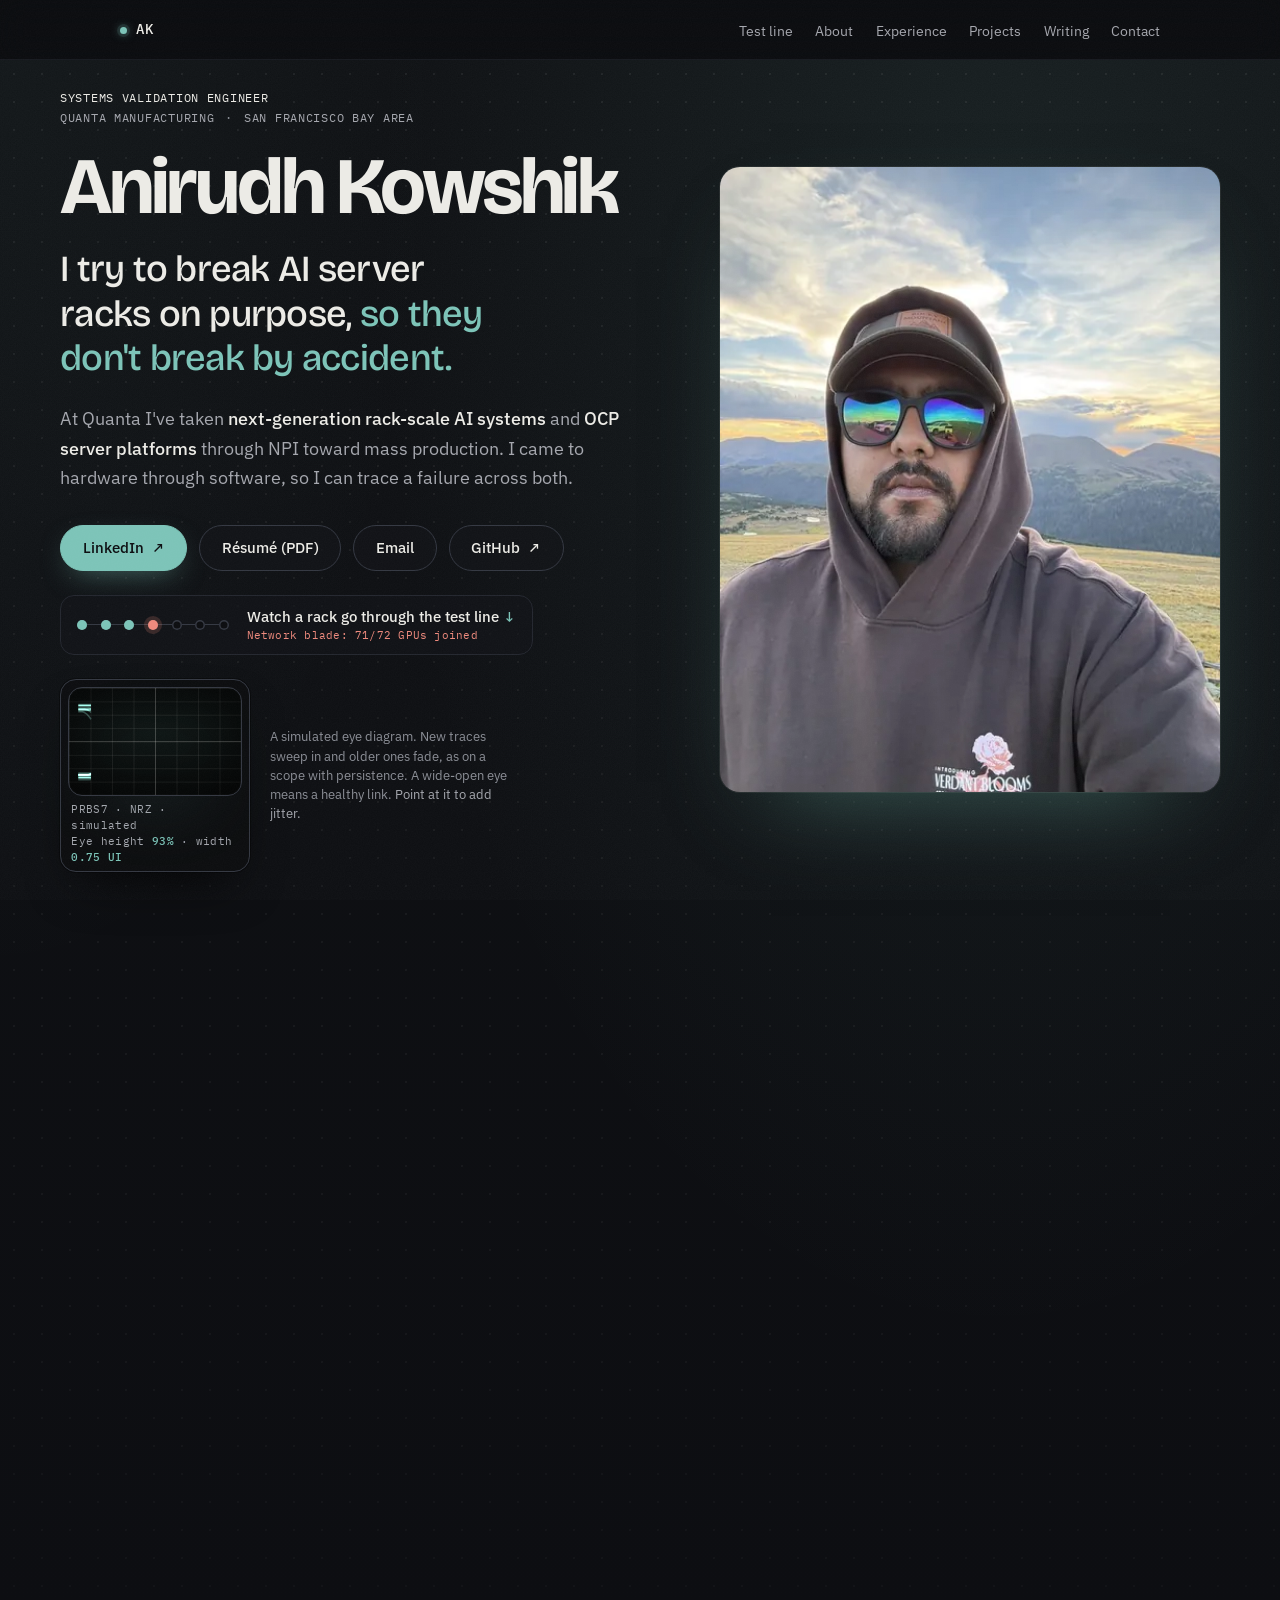
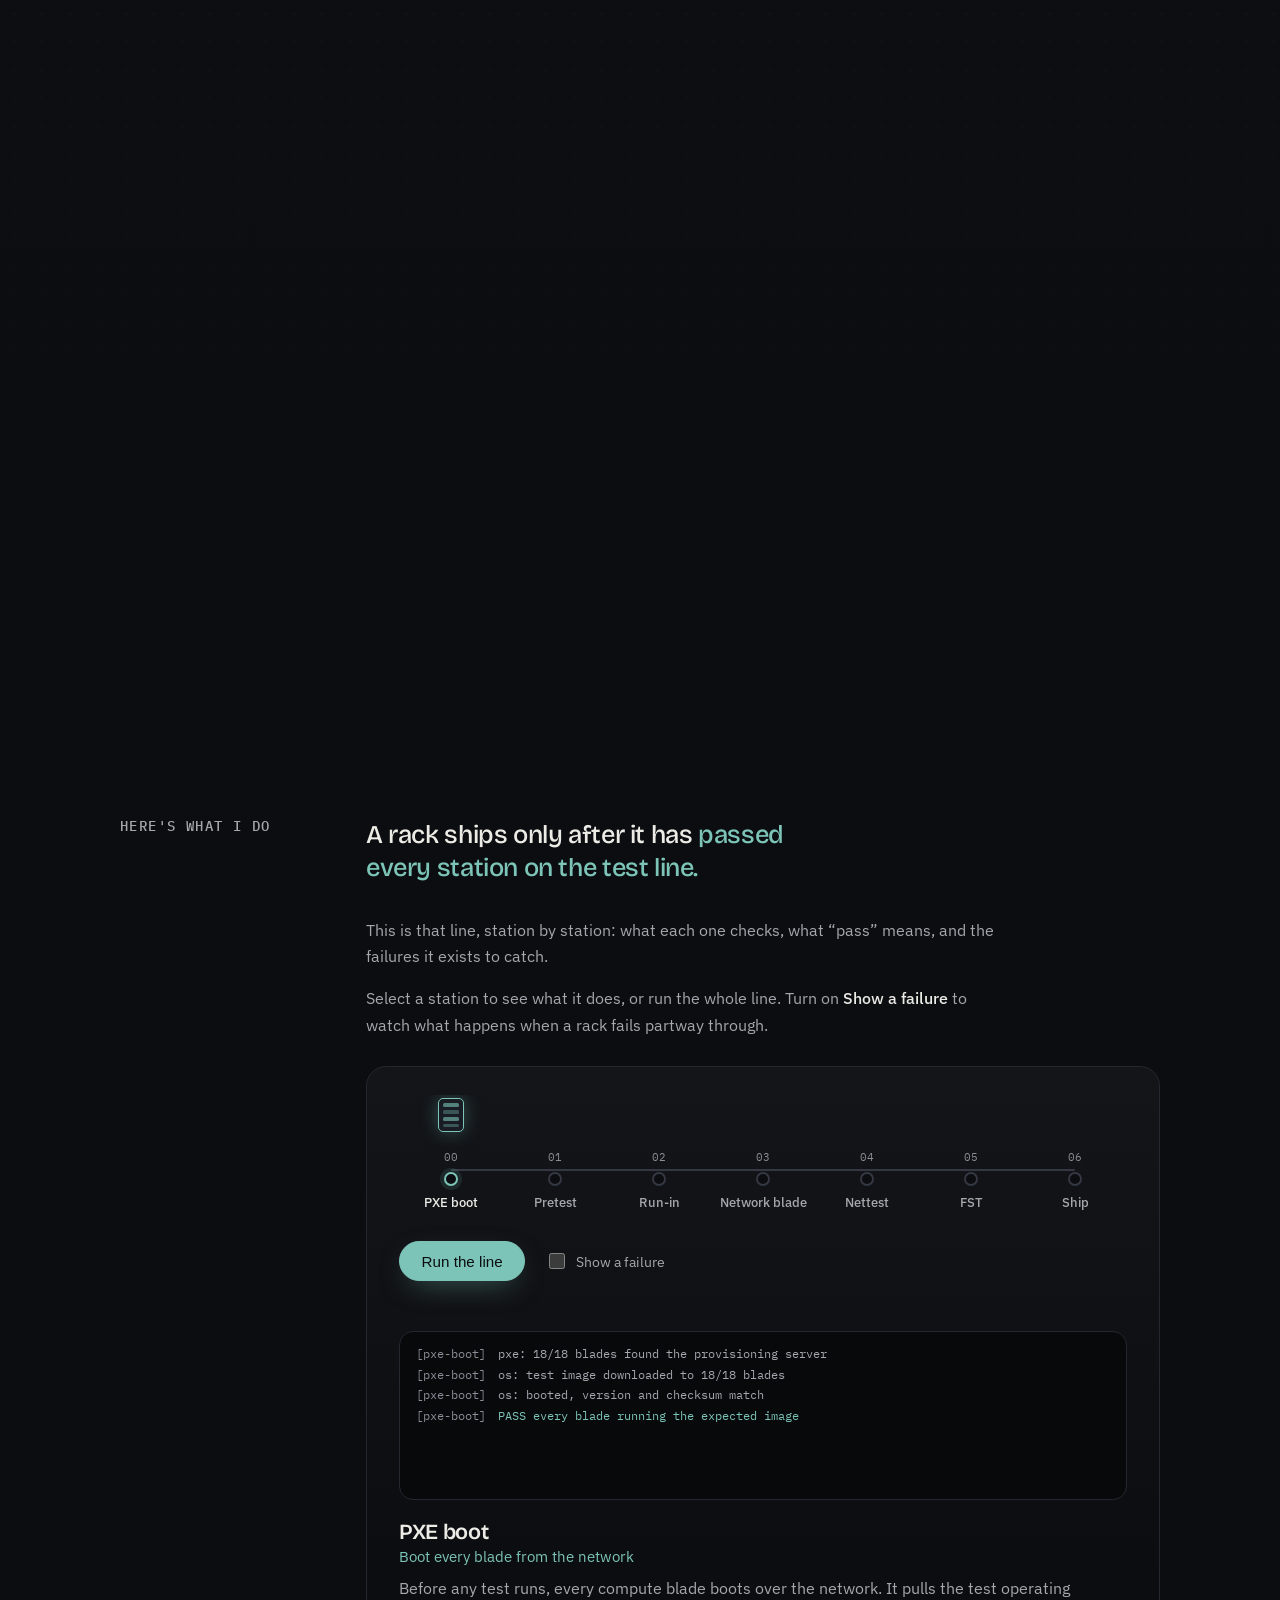
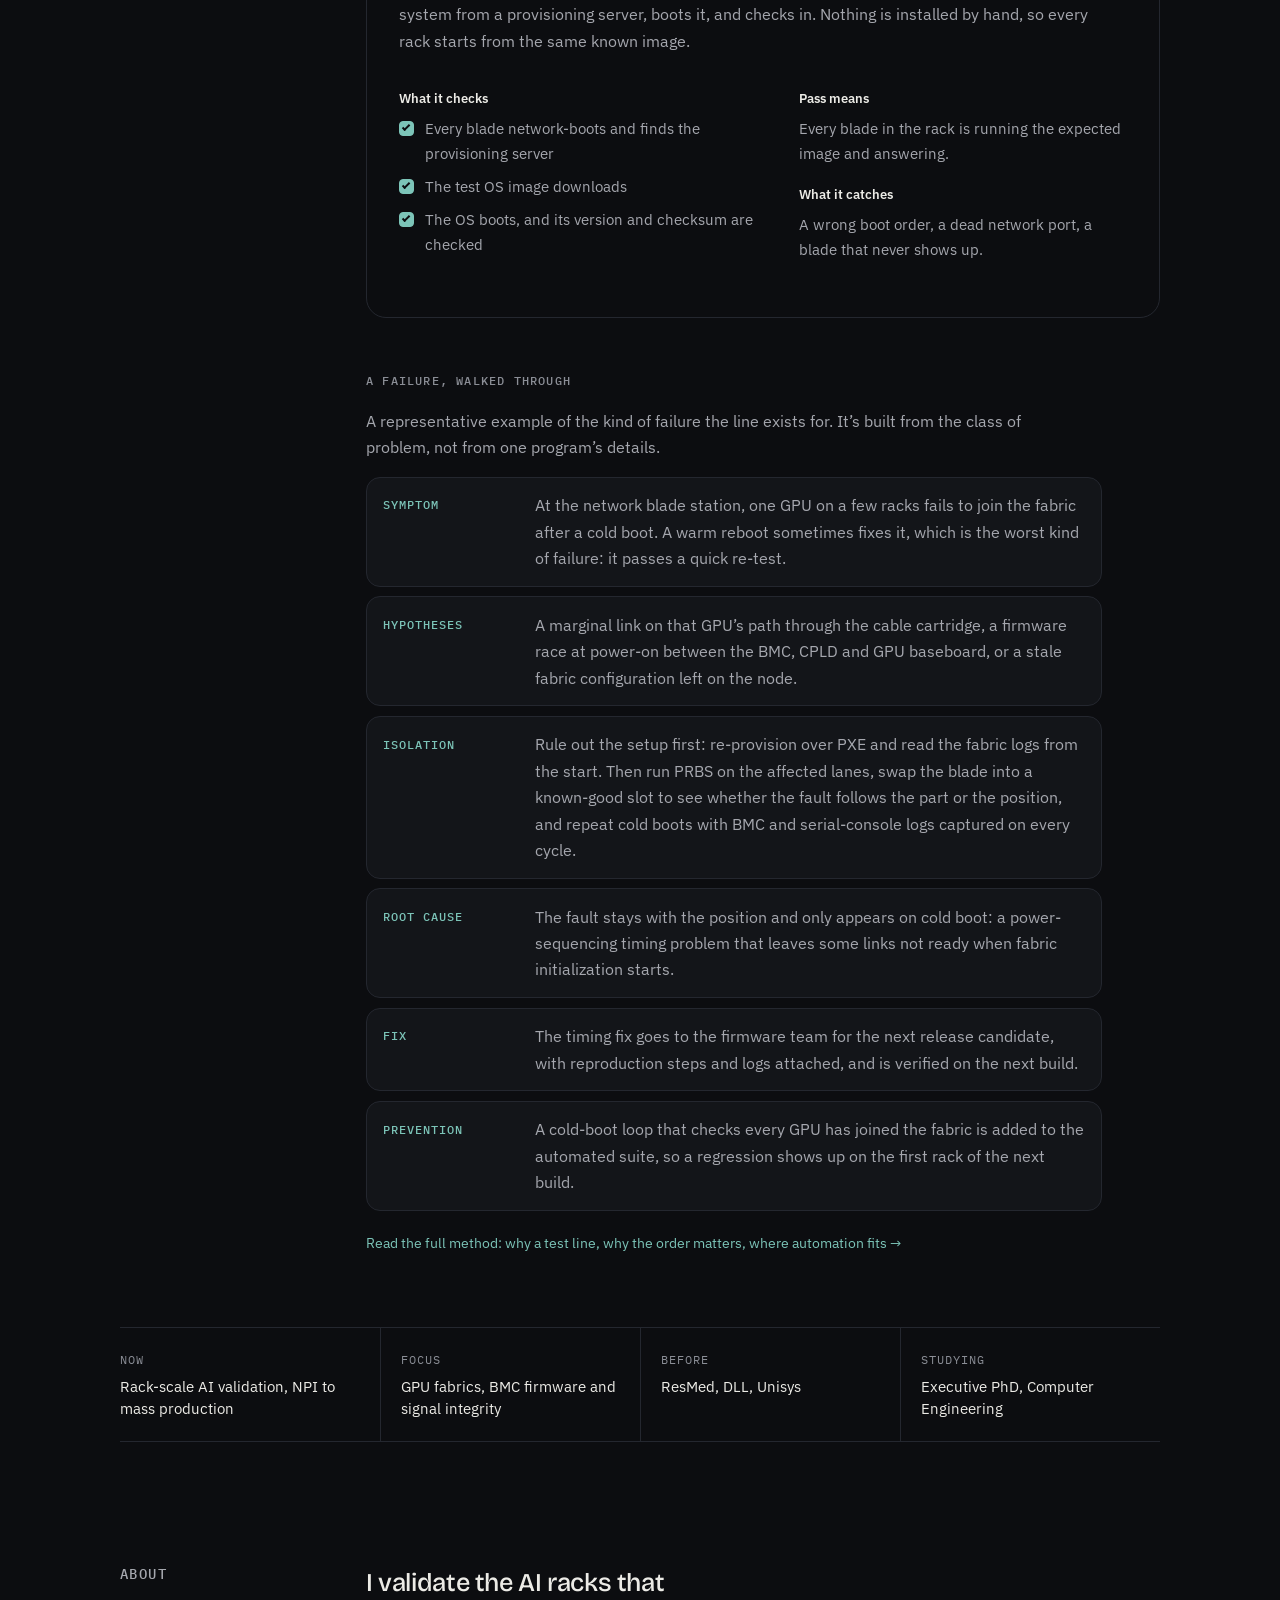
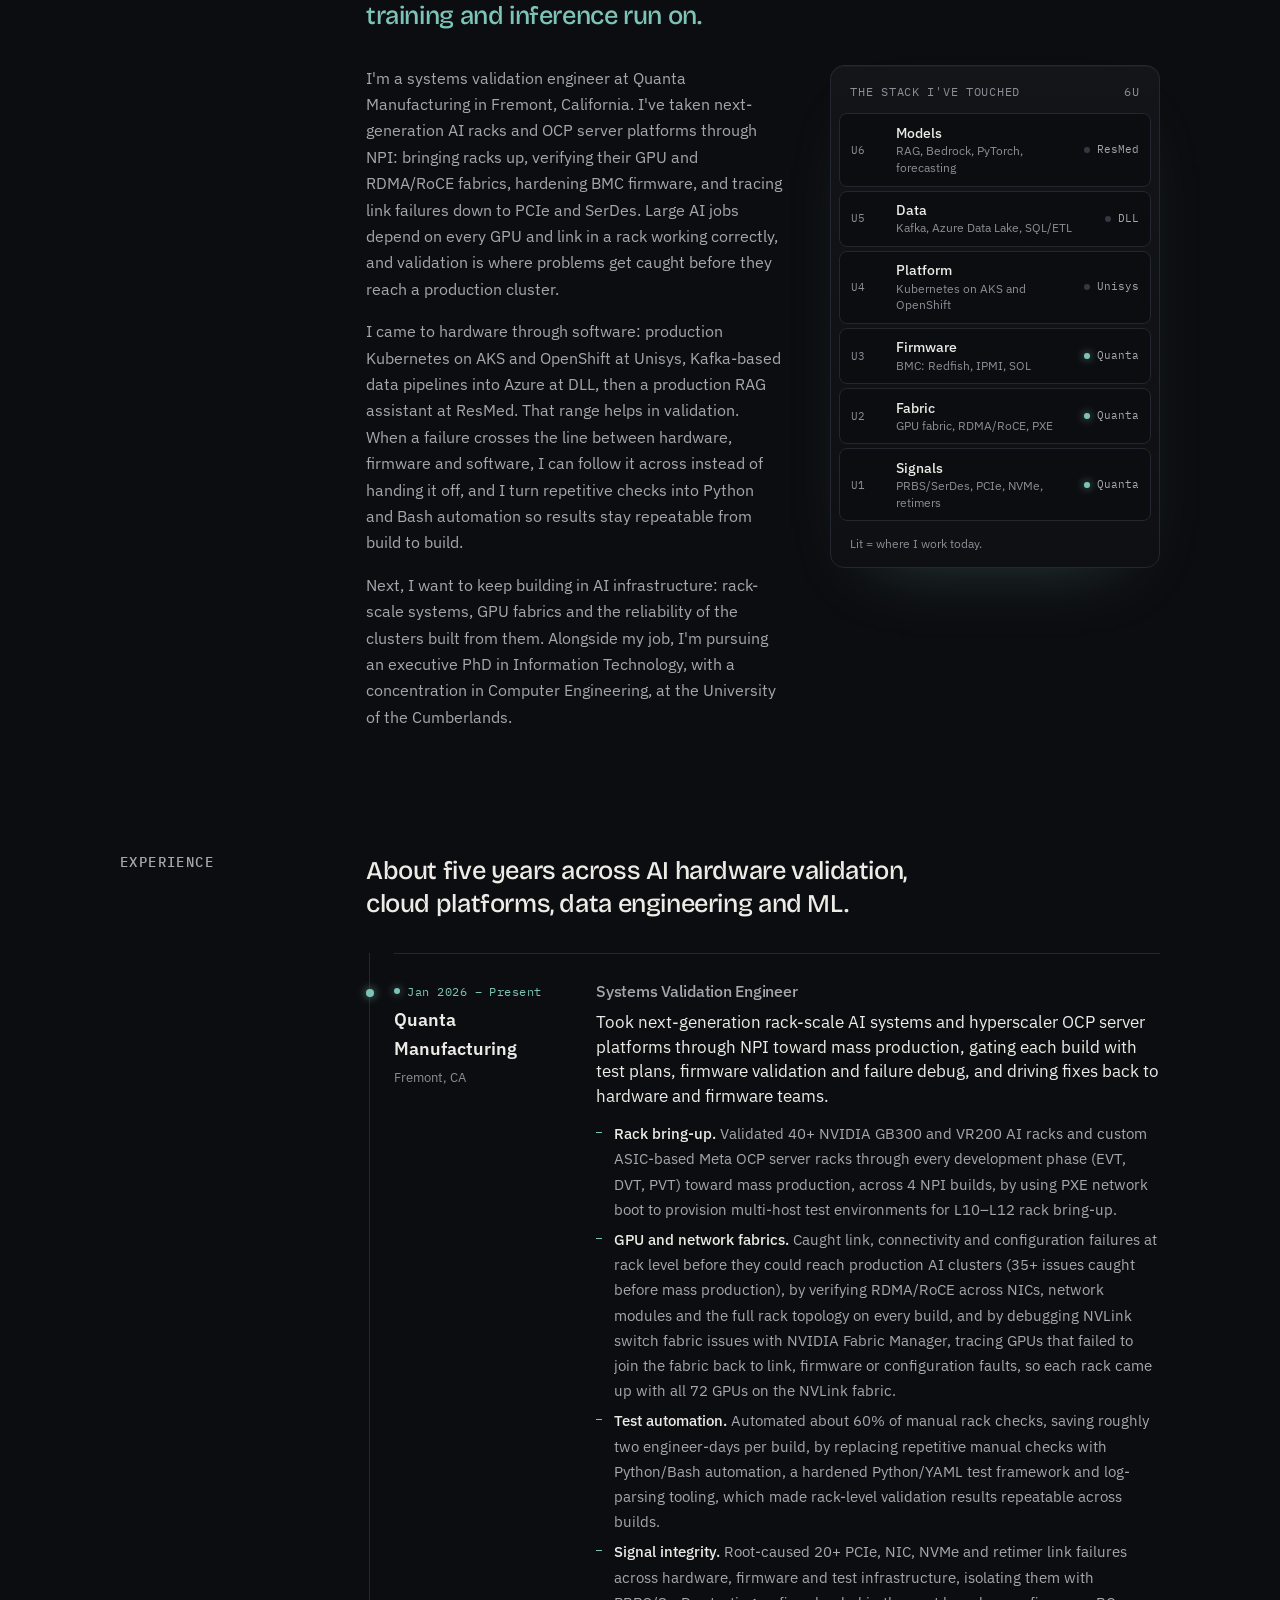
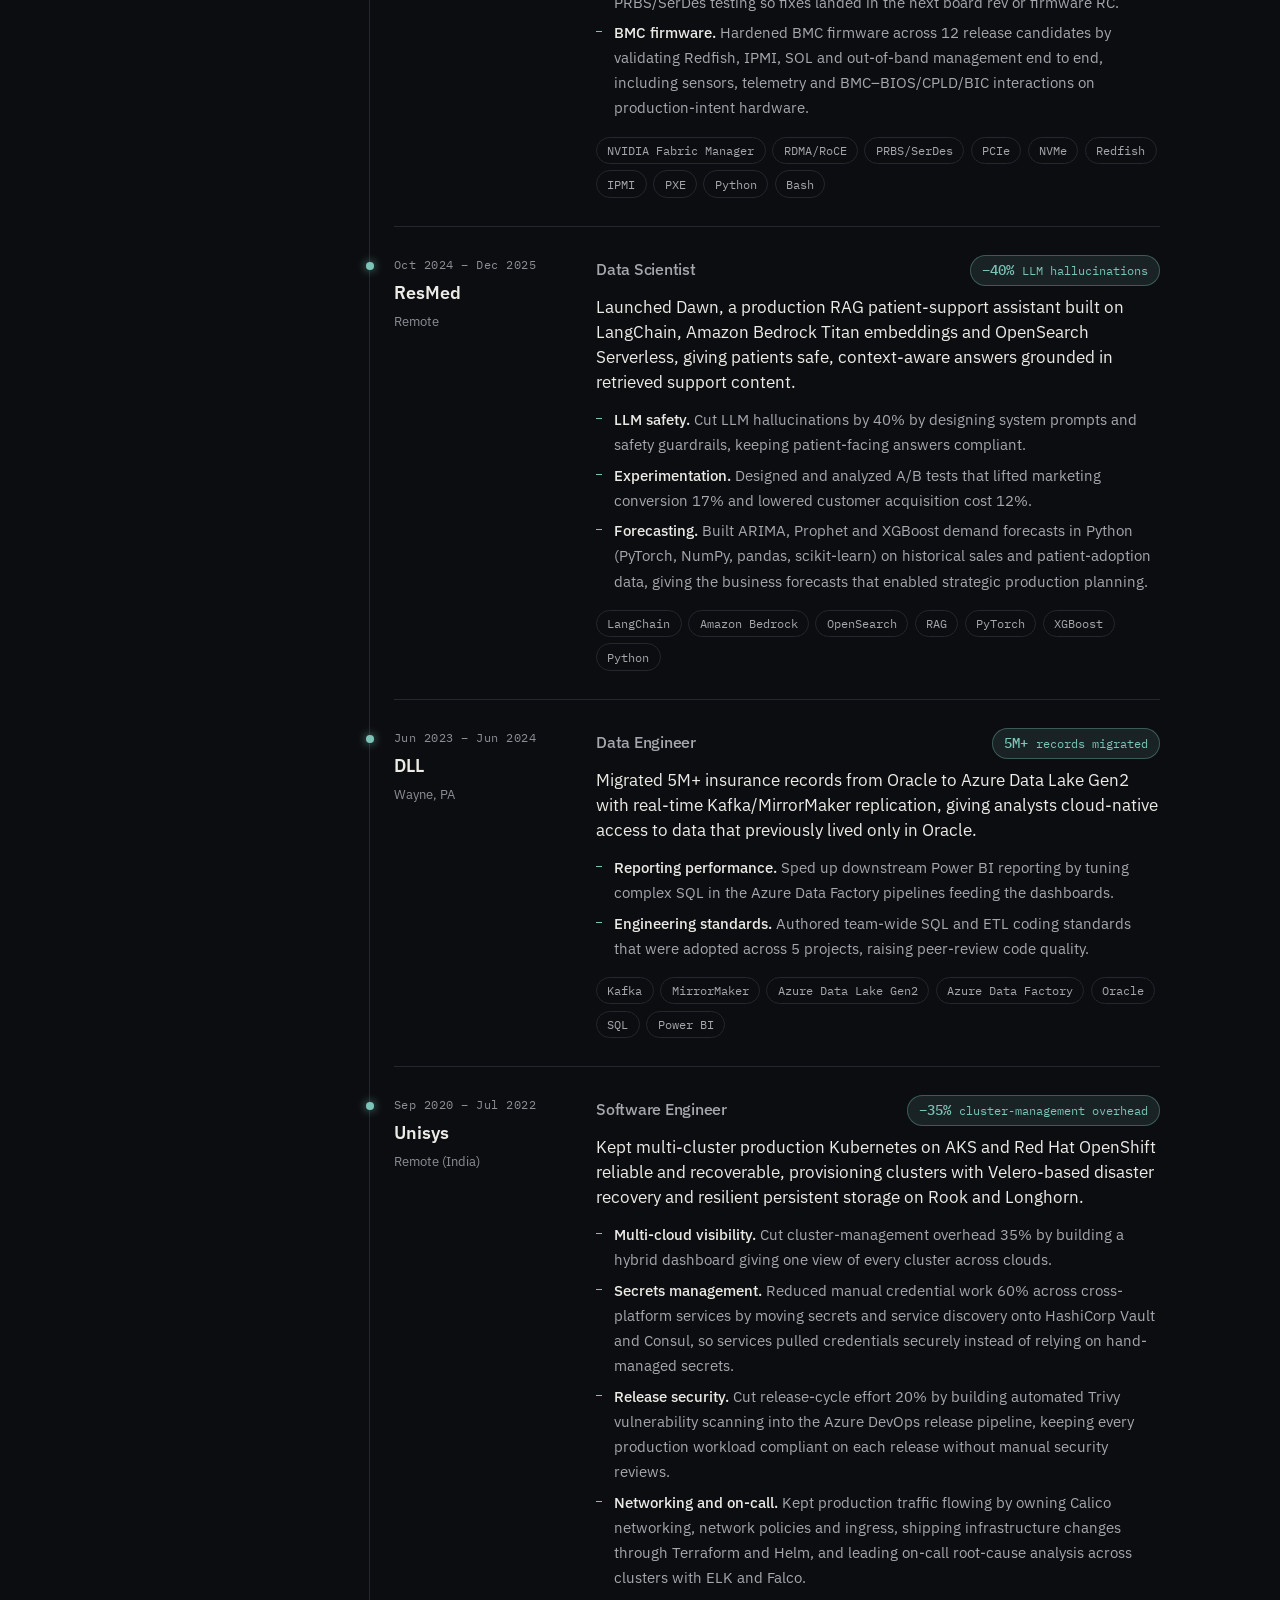
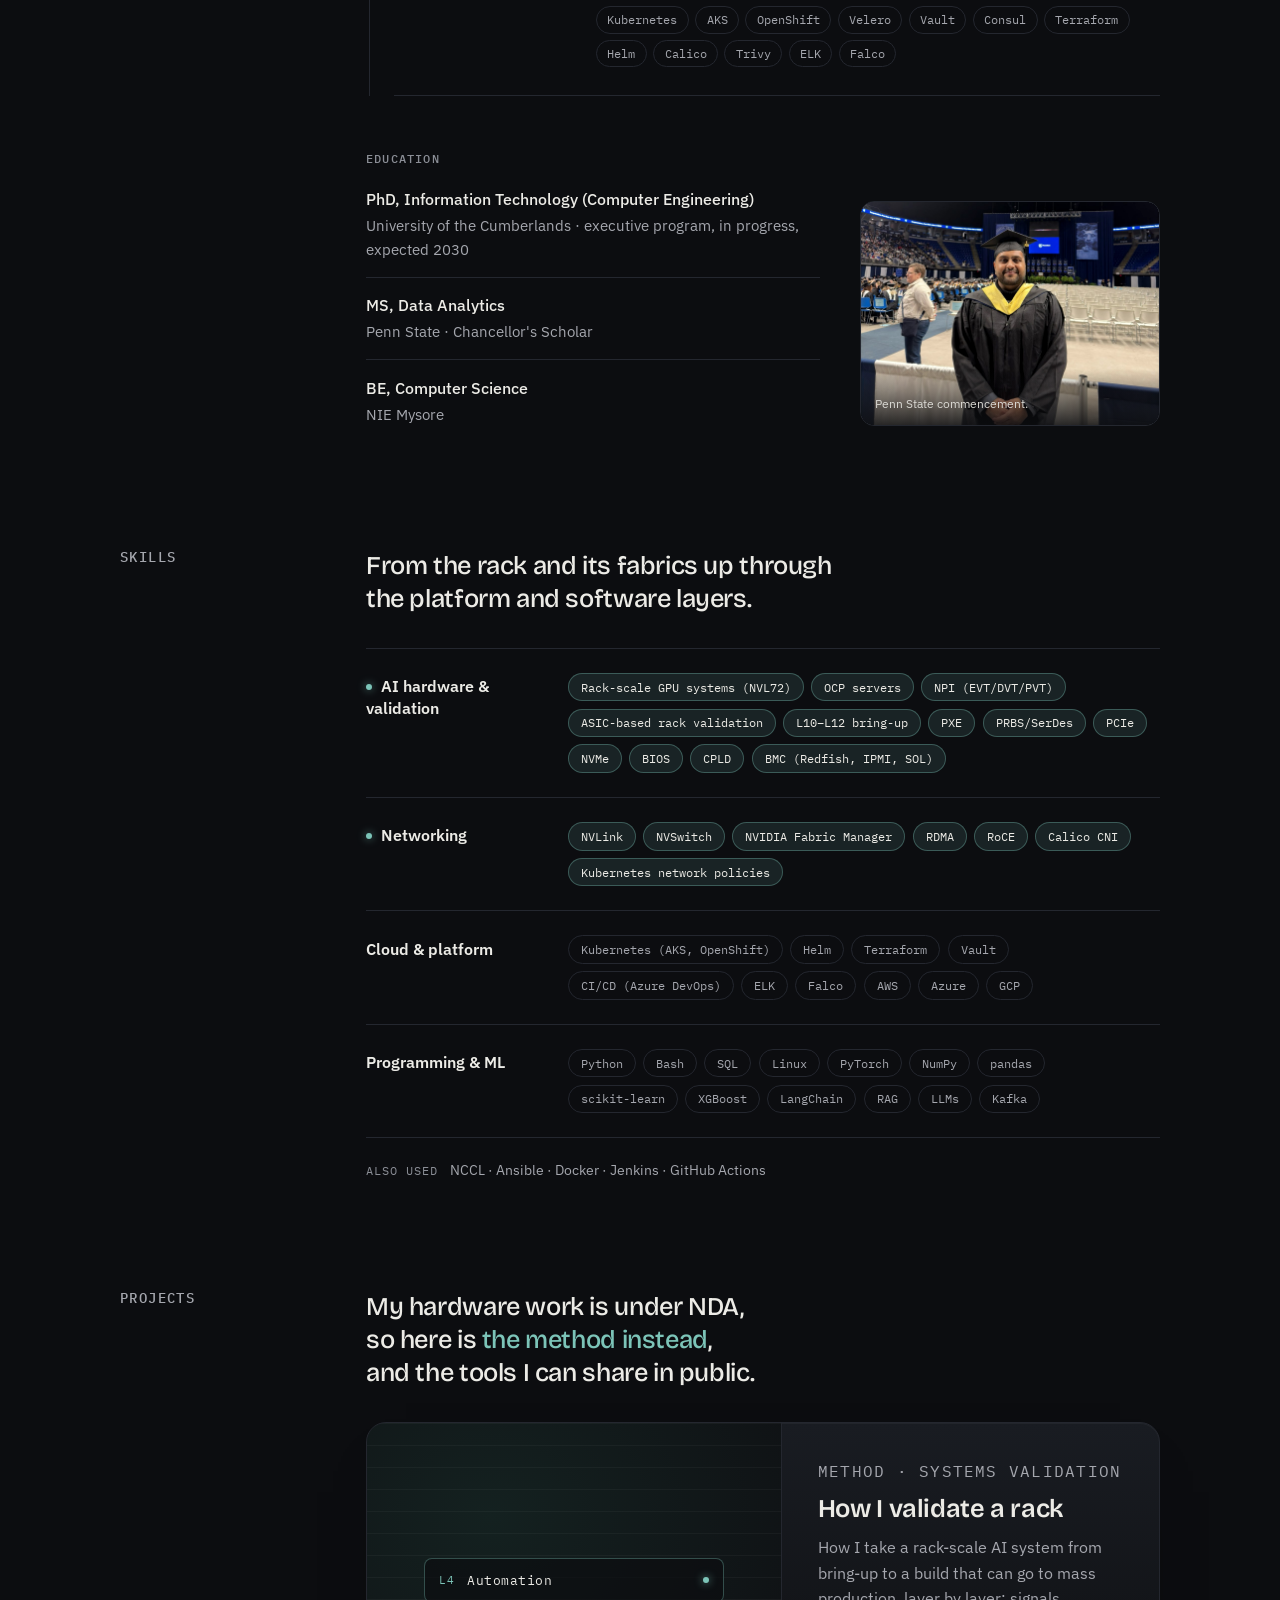
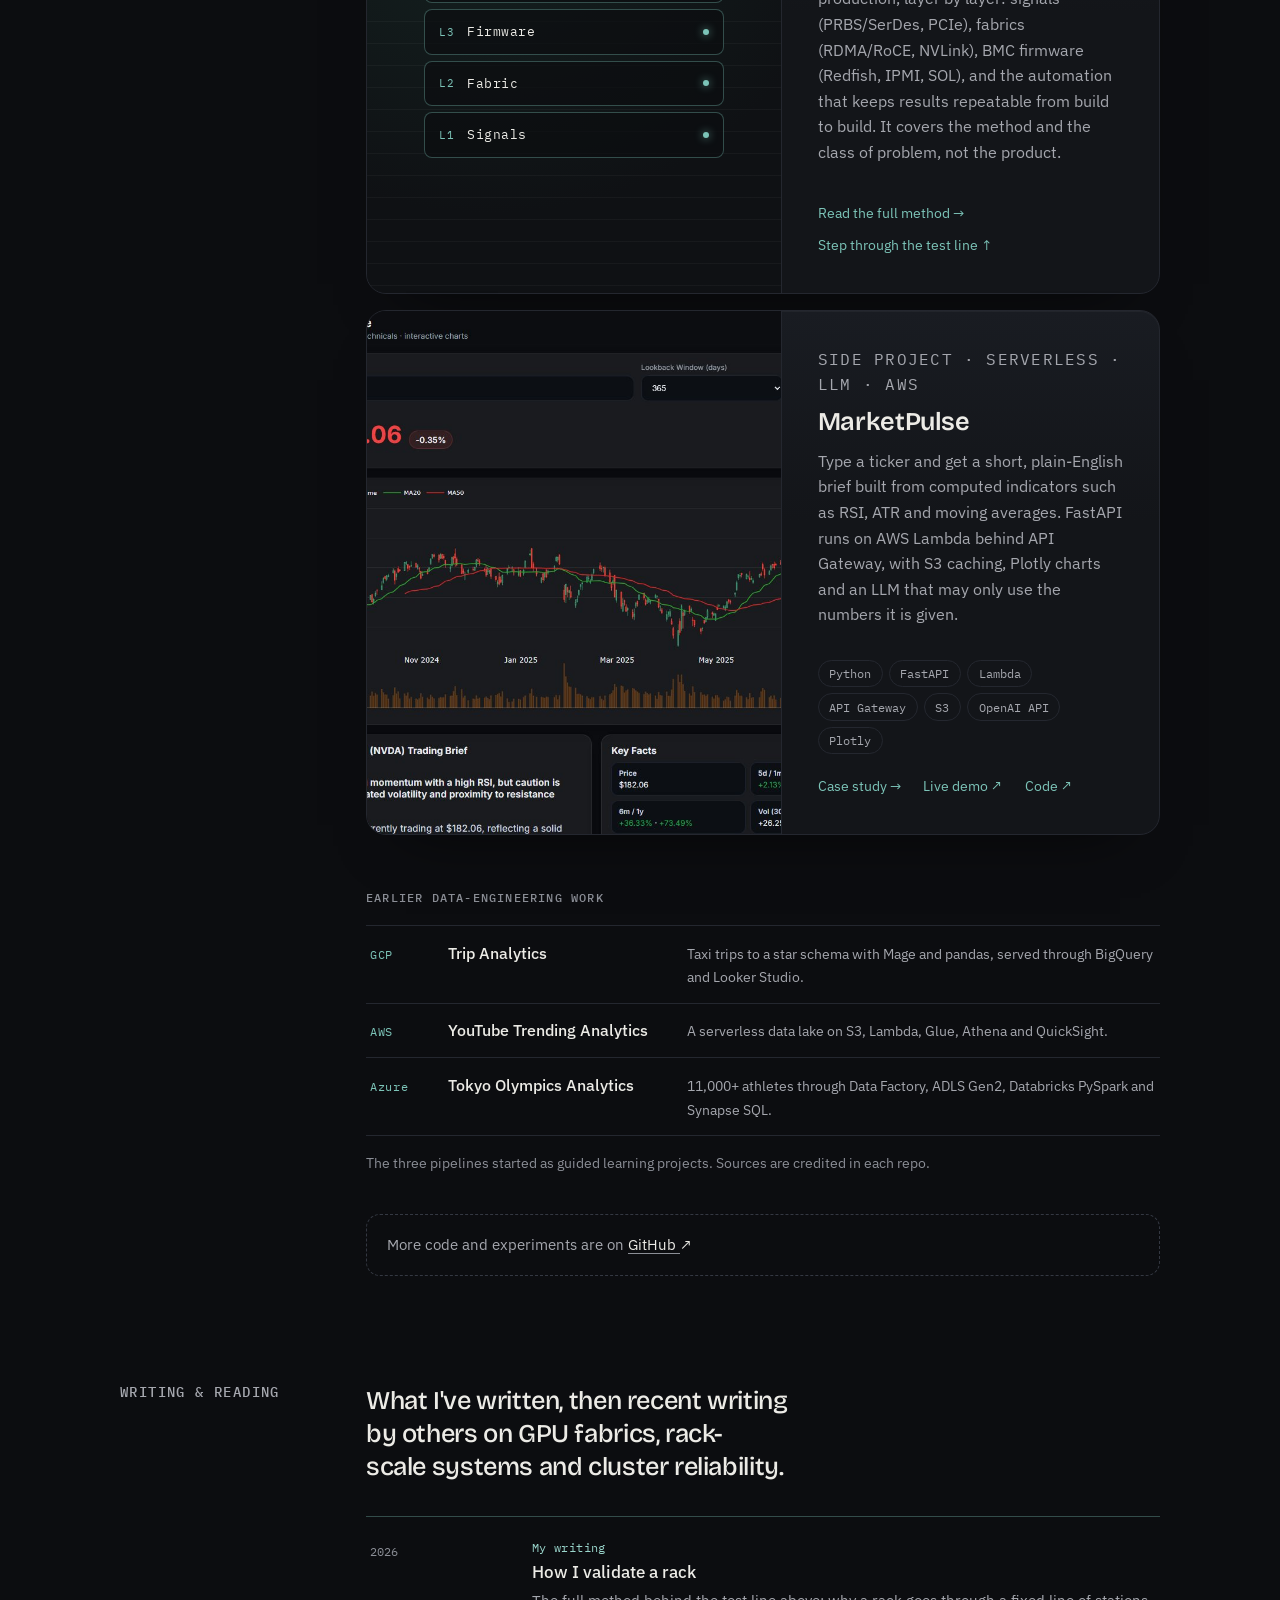
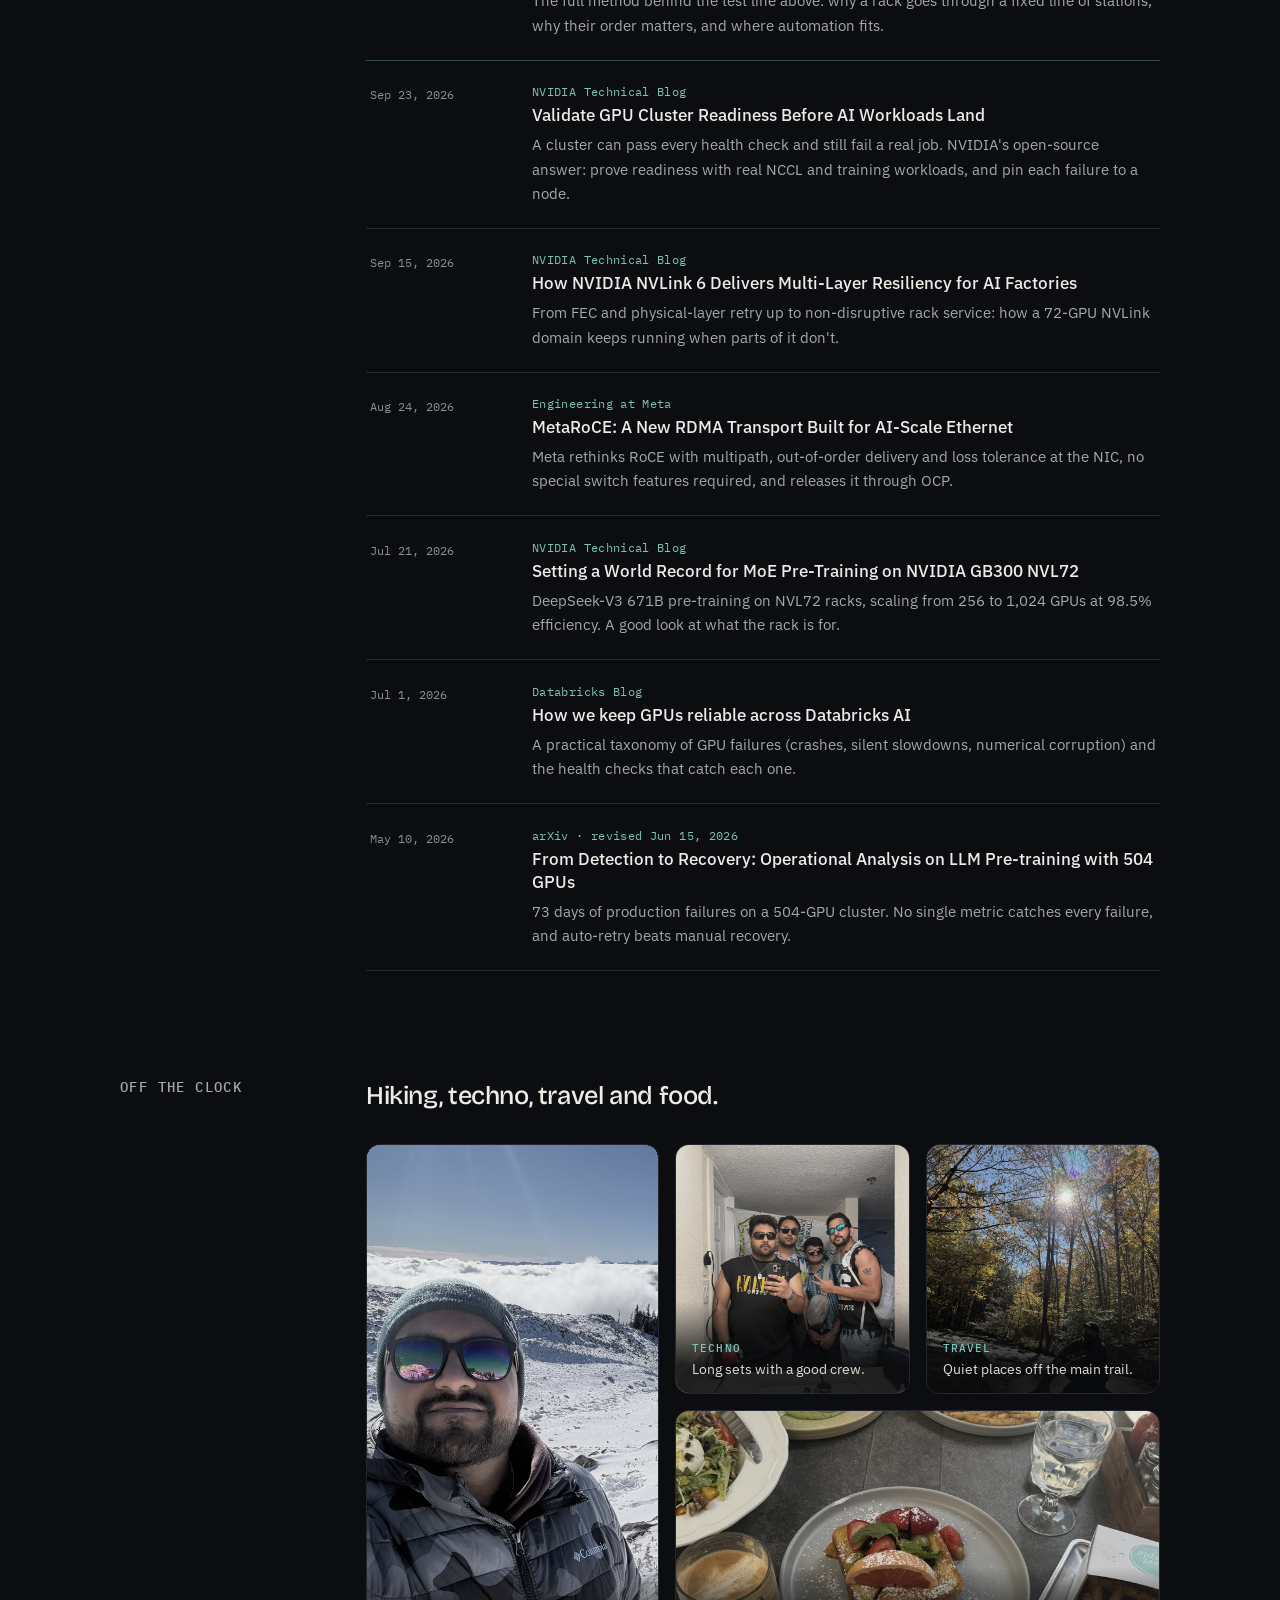
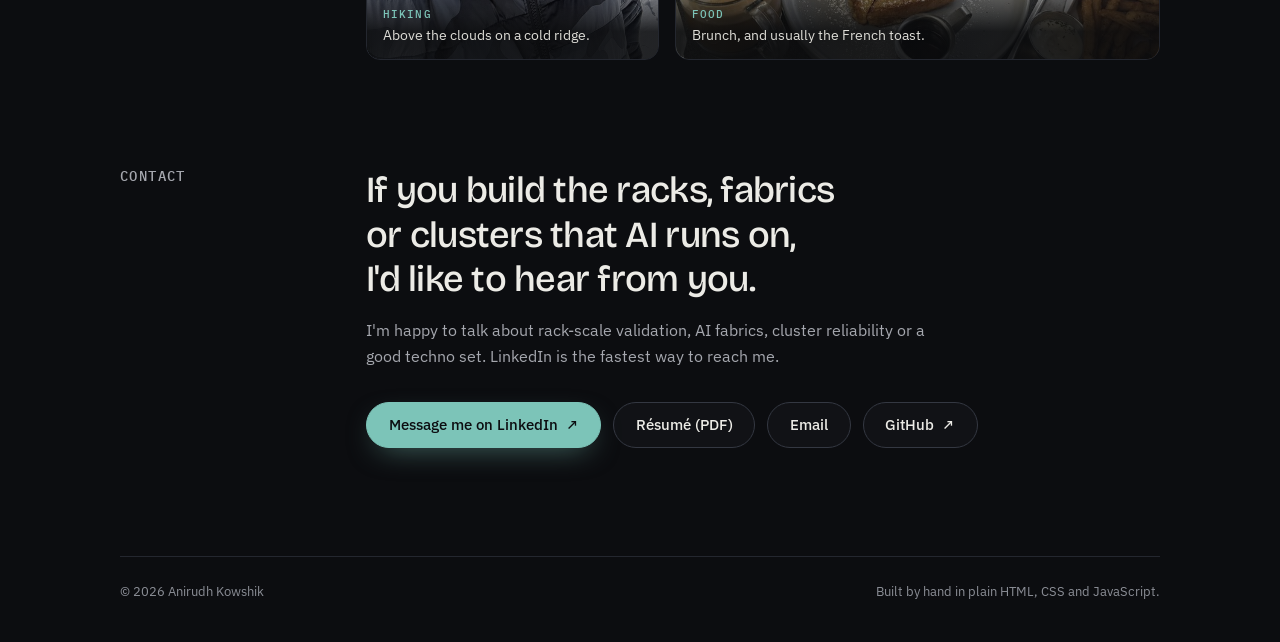
==== commit 2c2b64bd: "Home page: bring the test line up front, with a hero teaser that leads into it - Hero: a small tease" ====
--- a/index.html
+++ b/index.html
@@ -40,8 +40,9 @@
   <link rel="preconnect" href="https://fonts.googleapis.com">
   <link rel="preconnect" href="https://fonts.gstatic.com" crossorigin>
   <link href="https://fonts.googleapis.com/css2?family=Bricolage+Grotesque:opsz,wght@12..96,500..700&family=IBM+Plex+Mono:wght@400;500&family=IBM+Plex+Sans:wght@400;500;600&display=swap" rel="stylesheet">
-  <link rel="stylesheet" href="style.css?v=20261003">
-  <script defer src="script.js?v=20261003"></script>
+  <link rel="stylesheet" href="style.css?v=20261003b">
+  <script defer src="script.js?v=20261003b"></script>
+  <script defer src="line.js?v=20261003b"></script>
 </head>
 <body>
   <a class="skip" href="#main">Skip to content</a>
@@ -52,6 +53,7 @@
       <a class="brand" href="#top" aria-label="Anirudh Kowshik, back to top"><span class="led" aria-hidden="true"></span>AK</a>
       <nav aria-label="Primary">
         <ul>
+          <li class="nav-line"><a href="#test-line">Test line</a></li>
           <li><a href="#about">About</a></li>
           <li><a href="#experience">Experience</a></li>
           <li><a href="#projects">Projects</a></li>
@@ -70,13 +72,20 @@
           <p class="status"><span>Systems Validation Engineer</span> <span>Quanta Manufacturing <span class="sep" aria-hidden="true">&middot;</span> San Francisco Bay Area</span></p>
           <h1 id="hero-name">Anirudh Kowshik</h1>
           <p class="hero-line">I try to break AI server racks on purpose, <em>so they don't break by accident.</em></p>
-          <p class="pitch">At Quanta I've taken <strong>next-generation rack-scale AI systems</strong> and <strong>OCP server platforms</strong> through NPI toward mass production. Before that, I ran production Kubernetes clusters, built data pipelines and shipped an LLM assistant, so when a problem crosses from hardware into software, I can trace it end to end.</p>
+          <p class="pitch">At Quanta I've taken <strong>next-generation rack-scale AI systems</strong> and <strong>OCP server platforms</strong> through NPI toward mass production. I came to hardware through software, so I can trace a failure across both.</p>
           <div class="cta">
             <a class="btn btn-primary" href="https://www.linkedin.com/in/anirudh-kowshik262026" target="_blank" rel="noopener">LinkedIn <span class="arrow" aria-hidden="true">&#8599;</span></a>
             <a class="btn" href="resume.pdf">R&eacute;sum&eacute; (PDF)</a>
             <a class="btn" href="mailto:i.anirudh.kowshik@gmail.com">Email</a>
             <a class="btn" href="https://github.com/kowshik-anirudh" target="_blank" rel="noopener">GitHub <span class="arrow" aria-hidden="true">&#8599;</span></a>
           </div>
+          <a class="teaser" href="#test-line">
+            <span class="teaser-strip" aria-hidden="true"><i></i><i></i><i></i><i></i><i></i><i></i><i></i><b class="teaser-at"></b></span>
+            <span class="teaser-text">
+              <span class="teaser-cue">Watch a rack go through the test line <span class="arrow" aria-hidden="true">&darr;</span></span>
+              <span class="teaser-note">Network blade: 71/72 GPUs joined</span>
+            </span>
+          </a>
           <div class="hero-scope">
             <figure class="scope">
               <div class="scope-screen">
@@ -98,6 +107,101 @@
                 <img src="images/profile.jpg" srcset="images/profile-480.jpg 480w, images/profile-640.jpg 640w, images/profile.jpg 800w" sizes="(min-width: 960px) 800px, min(calc(100vw - 2.5rem), 480px)" alt="Anirudh in a cap, hoodie and mirrored sunglasses, with mountains behind him at sunset" width="800" height="1000" fetchpriority="high">
               </picture>
             </figure>
+          </div>
+        </div>
+      </div>
+    </section>
+
+    <!-- Here's what I do: the test line -->
+    <section class="section wrap reveal" id="test-line" aria-labelledby="line-h">
+      <div class="section-grid">
+        <header class="sec-head"><h2 id="line-h">Here's what I do</h2></header>
+        <div>
+          <p class="sec-line">A rack ships only after it has <em>passed every station on the test line.</em></p>
+          <div class="prose">
+            <p>This is that line, station by station: what each one checks, what &ldquo;pass&rdquo; means, and the failures it exists to catch.</p>
+            <p class="line-hint" hidden>Select a station to see what it does, or run the whole line. Turn on <strong>Show a failure</strong> to watch what happens when a rack fails partway through.</p>
+          </div>
+
+          <div class="line" data-line>
+            <section class="stage" id="st-pxe" data-short="PXE boot" data-log="pxe: 18/18 blades found the provisioning server|os: test image downloaded to 18/18 blades|os: booted, version and checksum match|PASS  every blade running the expected image">
+              <h3>PXE boot <small>Boot every blade from the network</small></h3>
+              <p>Before any test runs, every compute blade boots over the network. It pulls the test operating system from a provisioning server, boots it, and checks in. Nothing is installed by hand, so every rack starts from the same known image.</p>
+              <div class="stage-cols">
+                <div><h4>What it checks</h4><ul class="checks"><li>Every blade network-boots and finds the provisioning server</li><li>The test OS image downloads</li><li>The OS boots, and its version and checksum are checked</li></ul></div>
+                <div><h4>Pass means</h4><p>Every blade in the rack is running the expected image and answering.</p><h4>What it catches</h4><p>A wrong boot order, a dead network port, a blade that never shows up.</p></div>
+              </div>
+            </section>
+
+            <section class="stage" id="st-pretest" data-short="Pretest" data-log="firmware: bios, bmc, cpld, nic, gpu flashed to build set|cpu: every socket present, cores and clocks at spec|memory: every dimm present, size and speed correct|pcie: every link trained at expected width and speed|ssd: every drive present, health check clean|gpu/asic: all present, links up, firmware correct|buses: every device answered on its data bus|sensors: every sensor reading, 0 out of range|PASS  component level clean on 18/18 blades">
+              <h3>Pretest <small>Check every part on every compute blade</small></h3>
+              <p>Component-level testing on each compute blade. Firmware is flashed to the versions this build is meant to run, then every part is checked on its own: CPUs, memory, PCIe links, SSDs, GPUs and other ASICs, the data buses that connect them, and the sensors that watch them.</p>
+              <div class="stage-cols">
+                <div><h4>What it checks</h4><ul class="checks"><li>Firmware flashed to this build&rsquo;s versions: BIOS, BMC, CPLD, NIC, GPU</li><li>CPUs present and running at spec</li><li>Memory: every DIMM present at the right size and speed</li><li>PCIe: every link at its expected width and speed</li><li>SSDs present and healthy</li><li>GPUs and other ASICs present, with their links up</li><li>Every device answers on its data bus</li><li>Every sensor reads and is in range</li></ul></div>
+                <div><h4>Pass means</h4><p>Each blade is exactly what the build says it should be, part by part.</p><h4>What it catches</h4><p>A missing DIMM, a link that trained at x8 instead of x16 or a generation slow, a mis-seated SSD, a firmware mismatch.</p></div>
+              </div>
+            </section>
+
+            <section class="stage" id="st-runin" data-short="Run-in" data-log="stress cpu: all cores loaded, 0 errors|stress memory: pattern test, 0 uncorrectable errors|stress ssd: sustained read/write, no drops|stress gpu: full load, no resets|health: thermals, power, error counters in limits|PASS  run-in complete, no hangs">
+              <h3>Run-in <small>Stress the rack until weak parts fail here</small></h3>
+              <p>Hours of stress across CPUs, memory, SSDs and GPUs at once. Pretest proves a part works; run-in proves it keeps working when it is hot and busy. Weak parts tend to fail early in their life, and run-in is where that early life gets spent.</p>
+              <div class="stage-cols">
+                <div><h4>What it checks</h4><ul class="checks"><li>CPUs under full load</li><li>Memory under pattern stress</li><li>SSDs under sustained read and write</li><li>GPUs under full load</li><li>Temperatures, power and error counters within limits the whole time</li></ul></div>
+                <div><h4>Pass means</h4><p>The whole run finishes with no uncorrectable errors and corrected errors under threshold.</p><h4>What it catches</h4><p>Marginal memory, parts that fail young, cooling problems, links that drop only under load.</p></div>
+              </div>
+            </section>
+
+            <section class="stage" id="st-netblade" data-short="Network blade" data-log="cartridge: every compute-to-network link trained|comms: every compute blade reaches every other|fabric: 72/72 GPUs joined|PASS  the rack works as one machine" data-fail-log="!cartridge: 1 lane down on blade 07, port 3|!comms: blade 07 cannot reach 2 peers|!fabric: 71/72 GPUs joined, blade 07 gpu 2 missing|FAIL  rack sent to debug">
+              <h3>Network blade <small>Connect the compute blades to each other</small></h3>
+              <p>Until now each compute blade has been tested alone. Here they start talking to each other, through the network blades and the cable cartridge, the dense bundle of cables at the back of the rack that wires every compute blade to every network blade.</p>
+              <svg class="netfig" viewBox="0 0 440 196" role="img" aria-label="Diagram: six compute blades on the left, each cabled through the cable cartridge to all three network blades on the right">
+                <text x="65" y="14">Compute blades</text><text x="220" y="14">Cable cartridge</text><text x="375" y="14">Network blades</text>
+                <g class="cables"><path d="M112 36 C220 36 220 50 328 50"/><path d="M112 36 C220 36 220 106 328 106"/><path d="M112 36 C220 36 220 162 328 162"/><path d="M112 64 C220 64 220 50 328 50"/><path d="M112 64 C220 64 220 106 328 106"/><path d="M112 64 C220 64 220 162 328 162"/><path d="M112 92 C220 92 220 50 328 50"/><path d="M112 92 C220 92 220 106 328 106"/><path d="M112 92 C220 92 220 162 328 162"/><path d="M112 120 C220 120 220 50 328 50"/><path d="M112 120 C220 120 220 106 328 106"/><path d="M112 120 C220 120 220 162 328 162"/><path d="M112 148 C220 148 220 50 328 50"/><path class="bad" d="M112 148 C220 148 220 106 328 106"/><path d="M112 148 C220 148 220 162 328 162"/><path d="M112 176 C220 176 220 50 328 50"/><path d="M112 176 C220 176 220 106 328 106"/><path d="M112 176 C220 176 220 162 328 162"/></g>
+                <g class="blades"><rect x="20" y="28" width="92" height="16" rx="3"/><rect x="20" y="56" width="92" height="16" rx="3"/><rect x="20" y="84" width="92" height="16" rx="3"/><rect x="20" y="112" width="92" height="16" rx="3"/><rect x="20" y="140" width="92" height="16" rx="3"/><rect x="20" y="168" width="92" height="16" rx="3"/></g>
+                <g class="blades net"><rect x="328" y="34" width="92" height="32" rx="4"/><rect x="328" y="90" width="92" height="32" rx="4"/><rect x="328" y="146" width="92" height="32" rx="4"/></g>
+              </svg>
+              <div class="stage-cols">
+                <div><h4>What it checks</h4><ul class="checks"><li>Every link through the cable cartridge trains</li><li>Every compute blade talks to every other through the network blades</li><li>Every GPU joins the fabric: on a 72-GPU rack, all 72</li></ul></div>
+                <div><h4>Pass means</h4><p>The rack works as one machine, not as a stack of separate blades.</p><h4>What it catches</h4><p>A badly seated cartridge, a bent pin, a single bad lane, network-blade firmware problems.</p></div>
+              </div>
+            </section>
+
+            <section class="stage" id="st-nettest" data-short="Nettest" data-log="links: every port at expected speed and width|rdma: every NIC pair within bandwidth target|latency: within target under load|errors: counters clean after soak|PASS  network clean">
+              <h3>Nettest <small>Test the network itself</small></h3>
+              <p>With everything connected, the network gets tested as a network: every NIC, every port, every path the rack will use to talk to the rest of the cluster. RDMA/RoCE traffic runs between every pair, and error counters are watched through a soak.</p>
+              <div class="stage-cols">
+                <div><h4>What it checks</h4><ul class="checks"><li>Every port links up at the right speed and width</li><li>RDMA bandwidth between every NIC pair</li><li>Latency under load</li><li>Link error counters after a soak</li></ul></div>
+                <div><h4>Pass means</h4><p>Every path performs to target and stays clean under sustained traffic.</p><h4>What it catches</h4><p>Bad cables or optics, NIC firmware and configuration problems, marginal SerDes lanes. PRBS testing on a suspect lane separates the channel from the device.</p></div>
+              </div>
+            </section>
+
+            <section class="stage" id="st-fst" data-short="FST" data-log="firmware: every version matches the ship manifest|sensors: final sweep, 0 out of range|buses: final sweep, every device answered|config: default settings applied, test settings removed|PASS  ready to ship">
+              <h3>FST <small>Final system test, then factory defaults</small></h3>
+              <p>One last pass over the things most likely to have drifted while the rack was being tested and debugged: firmware versions, sensors and data buses. Then the rack is set back to its default settings, so the customer gets a clean machine, not a test fixture.</p>
+              <div class="stage-cols">
+                <div><h4>What it checks</h4><ul class="checks"><li>Firmware matches the ship manifest</li><li>Every sensor reads and is in range</li><li>Every device answers on its data bus</li><li>Default settings applied, test settings removed</li></ul></div>
+                <div><h4>Pass means</h4><p>The rack matches its ship configuration exactly.</p><h4>What it catches</h4><p>A setting left behind by debugging, a part swapped during repair without a re-check, a firmware image that never got re-flashed.</p></div>
+              </div>
+            </section>
+
+            <section class="stage" id="st-ship" data-short="Ship" data-log="rack released to shipping">
+              <h3>Ship <small>Released to the customer</small></h3>
+              <p>Every station passed, in order, on this rack. Its results are on record next to every other rack from the same build, which is what turns a single pass into evidence that the build is ready for mass production.</p>
+            </section>
+          </div>
+
+          <h3 class="sub">A failure, walked through</h3>
+          <p class="story-intro">A representative example of the kind of failure the line exists for. It&rsquo;s built from the class of problem, not from one program&rsquo;s details.</p>
+          <ol class="story">
+            <li><strong>Symptom</strong><span>At the network blade station, one GPU on a few racks fails to join the fabric after a cold boot. A warm reboot sometimes fixes it, which is the worst kind of failure: it passes a quick re-test.</span></li>
+            <li><strong>Hypotheses</strong><span>A marginal link on that GPU&rsquo;s path through the cable cartridge, a firmware race at power-on between the BMC, CPLD and GPU baseboard, or a stale fabric configuration left on the node.</span></li>
+            <li><strong>Isolation</strong><span>Rule out the setup first: re-provision over PXE and read the fabric logs from the start. Then run PRBS on the affected lanes, swap the blade into a known-good slot to see whether the fault follows the part or the position, and repeat cold boots with BMC and serial-console logs captured on every cycle.</span></li>
+            <li><strong>Root cause</strong><span>The fault stays with the position and only appears on cold boot: a power-sequencing timing problem that leaves some links not ready when fabric initialization starts.</span></li>
+            <li><strong>Fix</strong><span>The timing fix goes to the firmware team for the next release candidate, with reproduction steps and logs attached, and is verified on the next build.</span></li>
+            <li><strong>Prevention</strong><span>A cold-boot loop that checks every GPU has joined the fabric is added to the automated suite, so a regression shows up on the first rack of the next build.</span></li>
+          </ol>
+          <div class="links">
+            <a href="projects/rack-validation-method.html">Read the full method: why a test line, why the order matters, where automation fits <span class="arrow" aria-hidden="true">&rarr;</span></a>
           </div>
         </div>
       </div>
@@ -287,7 +391,8 @@
               <h3>How I validate a rack</h3>
               <p>How I take a rack-scale AI system from bring-up to a build that can go to mass production, layer by layer: signals (PRBS/SerDes, PCIe), fabrics (RDMA/RoCE, NVLink), BMC firmware (Redfish, IPMI, SOL), and the automation that keeps results repeatable from build to build. It covers the method and the class of problem, not the product.</p>
               <div class="links">
-                <a href="projects/rack-validation-method.html">Read the method <span class="arrow" aria-hidden="true">&rarr;</span></a>
+                <a href="projects/rack-validation-method.html">Read the full method <span class="arrow" aria-hidden="true">&rarr;</span></a>
+                <a href="#test-line">Step through the test line <span class="arrow" aria-hidden="true">&uarr;</span></a>
               </div>
             </div>
           </article>
@@ -333,7 +438,7 @@
               <a class="read" href="projects/rack-validation-method.html">
                 <span class="date">2026</span>
                 <span><span class="src">My writing</span><span class="t">How I validate a rack</span>
-                <span class="why">The layer-by-layer method I use from rack bring-up to mass production: signals, fabrics, BMC firmware and automation.</span></span>
+                <span class="why">The full method behind the test line above: why a rack goes through a fixed line of stations, why their order matters, and where automation fits.</span></span>
               </a>
             </li>
             <li>
--- a/style.css
+++ b/style.css
@@ -22,6 +22,7 @@
   --display: "Bricolage Grotesque", "IBM Plex Sans", system-ui, -apple-system, "Segoe UI", sans-serif;
   --mono: "IBM Plex Mono", ui-monospace, SFMono-Regular, Menlo, Consolas, monospace;
   --todo: #f2b84b;        /* owner placeholders only */
+  --fail: #ef8a7d;        /* a failed station on the test line */
 
   /* type scale (1.25 minor third-ish, fluid at the top end) */
   --fs-xs: .75rem;
@@ -136,9 +137,9 @@
 
 /* The scope: a canvas eye diagram over a static SVG fallback, so it is never empty.
    It sits under the buttons as a small instrument, with its caption beside it. */
-.hero-scope { display: flex; align-items: center; gap: 1.25rem; margin-top: 2.25rem; }
+.hero-scope { display: flex; align-items: center; gap: 1.25rem; margin-top: 1.5rem; }
 .scope {
-  position: relative; flex: none; margin: 0; width: clamp(190px, 17vw, 250px);
+  position: relative; flex: none; margin: 0; width: clamp(190px, 14vw, 200px);
   padding: .45rem .45rem .35rem; border-radius: calc(var(--radius) + 2px);
   background: rgba(12, 13, 16, .86); border: 1px solid var(--line-strong);
   -webkit-backdrop-filter: blur(10px); backdrop-filter: blur(10px);
@@ -212,6 +213,56 @@
 .btn-ghost { border-color: transparent; background: transparent; color: var(--muted); padding: 0 .75rem; }
 .btn-ghost:hover { border-color: transparent; color: var(--accent); }
 
+/* ---------- Hero teaser: a small preview of the test line ----------
+   A link to #test-line. Seven stations light up in order and the fourth
+   (Network blade) fails; what happens next is in the section below. The
+   resting state, which is also the reduced-motion state, is the failed frame.
+   Only opacity and transform animate, and nothing changes size. */
+.teaser {
+  display: flex; align-items: center; gap: .6rem 1.1rem; width: fit-content; max-width: 100%;
+  margin-top: 1.5rem; padding: .65rem 1rem; border: 1px solid var(--line); border-radius: var(--radius);
+  background: rgba(19, 21, 25, .6); color: var(--text); text-decoration: none;
+  transition: border-color .25s var(--ease), background .25s var(--ease);
+}
+.teaser:hover { color: var(--text); border-color: var(--accent-line); background: rgba(25, 28, 34, .8); }
+.teaser:hover .arrow { transform: translateY(3px); }
+.teaser-strip { position: relative; flex: none; display: flex; align-items: center; justify-content: space-between; width: 9.5rem; height: 20px; }
+.teaser-strip::before { content: ""; position: absolute; left: 5px; right: 5px; top: 50%; height: 1px; margin-top: -.5px; background: var(--line-strong); }
+.teaser-strip i { position: relative; width: 10px; height: 10px; border-radius: 50%; background: var(--bg); box-shadow: inset 0 0 0 1.5px var(--line-strong); }
+.teaser-strip i::after { content: ""; position: absolute; inset: 0; border-radius: 50%; background: var(--accent); opacity: 0; animation-play-state: var(--play, running); }
+.teaser-strip i:nth-child(-n+4)::after { opacity: 1; }
+.teaser-strip i:nth-child(4)::after { background: var(--fail); box-shadow: 0 0 0 4px rgba(239, 138, 125, .18); }
+/* the ring that marks the station under test: its box spans first dot centre to last */
+.teaser-at { position: absolute; left: 5px; right: 5px; top: 0; bottom: 0; opacity: 0; transform: translateX(50%); pointer-events: none; animation-play-state: var(--play, running); }
+.teaser-at::before { content: ""; position: absolute; left: -10px; top: 0; width: 20px; height: 20px; border-radius: 50%; border: 1.5px solid var(--accent); }
+.teaser-text { display: grid; gap: .1rem; min-width: 0; line-height: 1.35; }
+.teaser-cue { font-size: .95rem; font-weight: 500; }
+.teaser-cue .arrow { color: var(--accent); }
+.teaser-note { font-family: var(--mono); font-size: .7rem; letter-spacing: .02em; color: var(--fail); animation-play-state: var(--play, running); }
+@media (prefers-reduced-motion: no-preference) {
+  .teaser-strip i:nth-child(1)::after { animation-name: teaser-1; }
+  .teaser-strip i:nth-child(2)::after { animation-name: teaser-2; }
+  .teaser-strip i:nth-child(3)::after { animation-name: teaser-3; }
+  .teaser-strip i:nth-child(4)::after, .teaser-note { animation-name: teaser-4; }
+  .teaser-at { animation-name: teaser-at; }
+  .teaser-strip i::after, .teaser-note, .teaser-at { animation-duration: 12s; animation-timing-function: var(--ease); animation-iteration-count: infinite; }
+}
+/* 12 s loop: three passes, the failure, a long hold, a short reset */
+@keyframes teaser-1 { 0%, 6% { opacity: 0; } 9%, 93% { opacity: 1; } 97%, 100% { opacity: 0; } }
+@keyframes teaser-2 { 0%, 20% { opacity: 0; } 23%, 93% { opacity: 1; } 97%, 100% { opacity: 0; } }
+@keyframes teaser-3 { 0%, 34% { opacity: 0; } 37%, 93% { opacity: 1; } 97%, 100% { opacity: 0; } }
+@keyframes teaser-4 { 0%, 48% { opacity: 0; } 51%, 93% { opacity: 1; } 97%, 100% { opacity: 0; } }
+@keyframes teaser-at {
+  0% { opacity: 0; transform: translateX(0); }
+  3%, 10% { opacity: 1; transform: translateX(0); }
+  15%, 24% { opacity: 1; transform: translateX(16.667%); }
+  29%, 38% { opacity: 1; transform: translateX(33.333%); }
+  43%, 49% { opacity: 1; transform: translateX(50%); }
+  52%, 100% { opacity: 0; transform: translateX(50%); }
+}
+/* paused while the hero is off screen, its text has faded out, or the tab is hidden (script.js) */
+.hero.paused .teaser, .hero.text-out .teaser, .tab-hidden .teaser { --play: paused; }
+
 
 /* Quick facts strip */
 .facts { display: grid; grid-template-columns: 1fr; border-top: 1px solid var(--line); border-bottom: 1px solid var(--line); }
@@ -234,6 +285,7 @@
 /* ---------- Sections: label column + content column ---------- */
 .section { padding-top: clamp(4.5rem, 12vh, 7.5rem); }
 .section-grid { display: grid; gap: 1.25rem; }
+.section-grid > * { min-width: 0; } /* wide children (the test line's rail) scroll inside the column */
 @media (min-width: 900px) {
   .section-grid { grid-template-columns: 190px minmax(0, 1fr); gap: 3.5rem; }
   .sec-head { position: sticky; top: calc(var(--nav-h) + 2rem); align-self: start; }
@@ -648,7 +700,7 @@
 .mini-t { font-weight: 500; }
 .mini-d { color: var(--muted); font-size: .9rem; }
 
-/* ---------- Method page ---------- */
+/* ---------- Failure walk-through (home page) and method page ---------- */
 .draft-note { margin: 0 0 1rem; }
 .flow-5 li { font-size: .86rem; }
 .story { display: grid; gap: .6rem; max-width: 46rem; counter-reset: s; }
@@ -666,12 +718,17 @@
 @media (max-width: 959px) {
   .hero-grid { gap: 0; }
   .hero-text { display: contents; }
-  .hero-text .cta { order: 3; margin: 0 0 2.25rem; }
+  .hero-text .cta { order: 3; margin: 0 0 1rem; }
+  .teaser { order: 3; width: auto; margin: 0 0 2.25rem; }
   .hero-visual { order: 4; margin-bottom: 2.25rem; }
   .hero-text .pitch { order: 5; margin: 0; }
   .hero-scope { order: 6; margin-top: 2rem; }
 }
-@media (max-width: 479px) { .hero-scope { flex-direction: column; align-items: flex-start; } .scope { width: 100%; max-width: 320px; } }
+@media (max-width: 479px) {
+  .hero-scope { flex-direction: column; align-items: flex-start; } .scope { width: 100%; max-width: 320px; }
+  .teaser { flex-direction: column; align-items: stretch; }
+  .teaser-strip { width: auto; }
+}
 @media (max-width: 599px) {
   .hero-text .cta { gap: .5rem; }
   .hero-text .pitch { font-size: var(--fs-base); }
@@ -689,6 +746,7 @@
   .nav-inner { gap: .6rem; }
   .nav ul { gap: .7rem; padding-right: 0; }
   .nav li a { font-size: .78rem; }
+  .nav .nav-line { display: none; } /* no room at phone width; the hero teaser links there */
   .nav nav { -webkit-mask-image: none; mask-image: none; }
 }
 @media (max-width: 349px) {
@@ -722,16 +780,24 @@
   .hero .status { margin-bottom: .9rem; }
   .hero-line { margin: 1rem 0 1.1rem; }
   .cta { margin-top: 1.4rem; }
-  .hero-scope { margin-top: 1.4rem; }
-  .scope { width: 170px; }
+  .teaser { margin-top: 1.1rem; }
+  .hero-scope { margin-top: 1.1rem; }
+  .scope { width: 150px; }
   .scope-readout .scope-meas { display: none; }
 }
 
-/* ---------- Method page: the interactive test line (projects/line.js) ----------
+/* ---------- Home page: the interactive test line (line.js) ----------
    Without JS every station reads as its own short section. With JS the
    stations become a rail with a rack that travels along it, a console, and
    one station shown at a time. */
-.line { --fail: #ef8a7d; margin: 1.75rem 0 0; }
+/* the hero teaser lands here with the section's top edge right under the nav */
+#test-line { scroll-margin-top: -16px; }
+#test-line + .wrap .facts { margin-top: clamp(3rem, 8vh, 4.5rem); }
+.line { margin: 1.75rem 0 0; }
+.line p, .line li, .story li, .story-intro { color: var(--muted); }
+.line strong { color: var(--text); font-weight: 500; }
+.story-intro { max-width: 44rem; }
+.story + .links { margin-top: 0; }
 .stage { padding: 1.5rem 0 .5rem; border-top: 1px solid var(--line); }
 .stage h3 { font-family: var(--display); font-size: 1.35rem; font-weight: 600; letter-spacing: -0.015em; color: var(--text); margin-bottom: .6rem; }
 .stage h3 small { display: block; font-family: var(--font); font-size: .95rem; font-weight: 400; letter-spacing: 0; color: var(--accent); margin-top: .2rem; }
@@ -811,6 +877,7 @@
 
 .line-ctl { display: flex; flex-wrap: wrap; align-items: center; gap: .75rem 1.25rem; margin: 1.25rem 0 1rem; }
 .line-ctl .btn { min-height: 40px; }
+.line-ctl [hidden] { display: none; } /* .btn sets display, which would un-hide Pause */
 .line-fault { display: inline-flex; align-items: center; gap: .5rem; font-size: .9rem; color: var(--muted); cursor: pointer; }
 .line-fault input { width: 1rem; height: 1rem; accent-color: var(--fail); }
 .line-status { flex-basis: 100%; margin: 0; min-height: 1.5em; font-size: .9rem; color: var(--text); }
@@ -827,3 +894,26 @@
 .line-pass { color: var(--accent); }
 .line-failmsg { color: var(--fail); }
 @media (max-width: 559px) { .line-row { flex-direction: column; gap: 0; white-space: normal; } .line-log { min-height: 15rem; } }
+
+/* test line: reading pace */
+.line-rack { transition: transform 1.1s var(--ease), border-color .3s, box-shadow .3s; }
+.line-fill { transition: transform 1.1s var(--ease); }
+.checks li { border-radius: 6px; transition: color .3s, background-color .3s; }
+.checks li.now { color: var(--text); background: var(--accent-soft); box-shadow: -.4rem 0 0 var(--accent-soft), .4rem 0 0 var(--accent-soft); }
+.checks li.now::before { border-color: var(--accent); }
+@media (prefers-reduced-motion: no-preference) {
+  .checks li.now::before { animation: checking 1s ease-in-out infinite; }
+  .stage.enter { animation: stage-in .6s var(--ease) both; }
+  .line-row.is-typing > span:last-child::after { content: ""; display: inline-block; width: .5em; height: 1em; margin-left: 2px; vertical-align: -.15em; background: currentColor; animation: caret .8s steps(1) infinite; }
+  .line-rack { animation: rack-bob 2.4s ease-in-out infinite; }
+  .line.is-paused .line-rack, .line:not(.is-live) .line-rack { animation-play-state: paused; }
+  /* off screen or in a hidden tab (script.js) */
+  .line.paused .line-rack, .line.paused .netfig .cables path, .tab-hidden .line-rack, .tab-hidden .netfig .cables path { animation-play-state: paused; }
+}
+@keyframes checking { 50% { box-shadow: 0 0 0 4px var(--accent-soft); } }
+@keyframes stage-in { from { opacity: 0; translate: 0 10px; } }
+@keyframes caret { 50% { opacity: 0; } }
+@keyframes rack-bob { 50% { translate: 0 -3px; } }
+.line-badmsg { color: var(--fail); }
+.line-pause { min-height: 40px; }
+.line.is-paused .line-log { opacity: .7; }
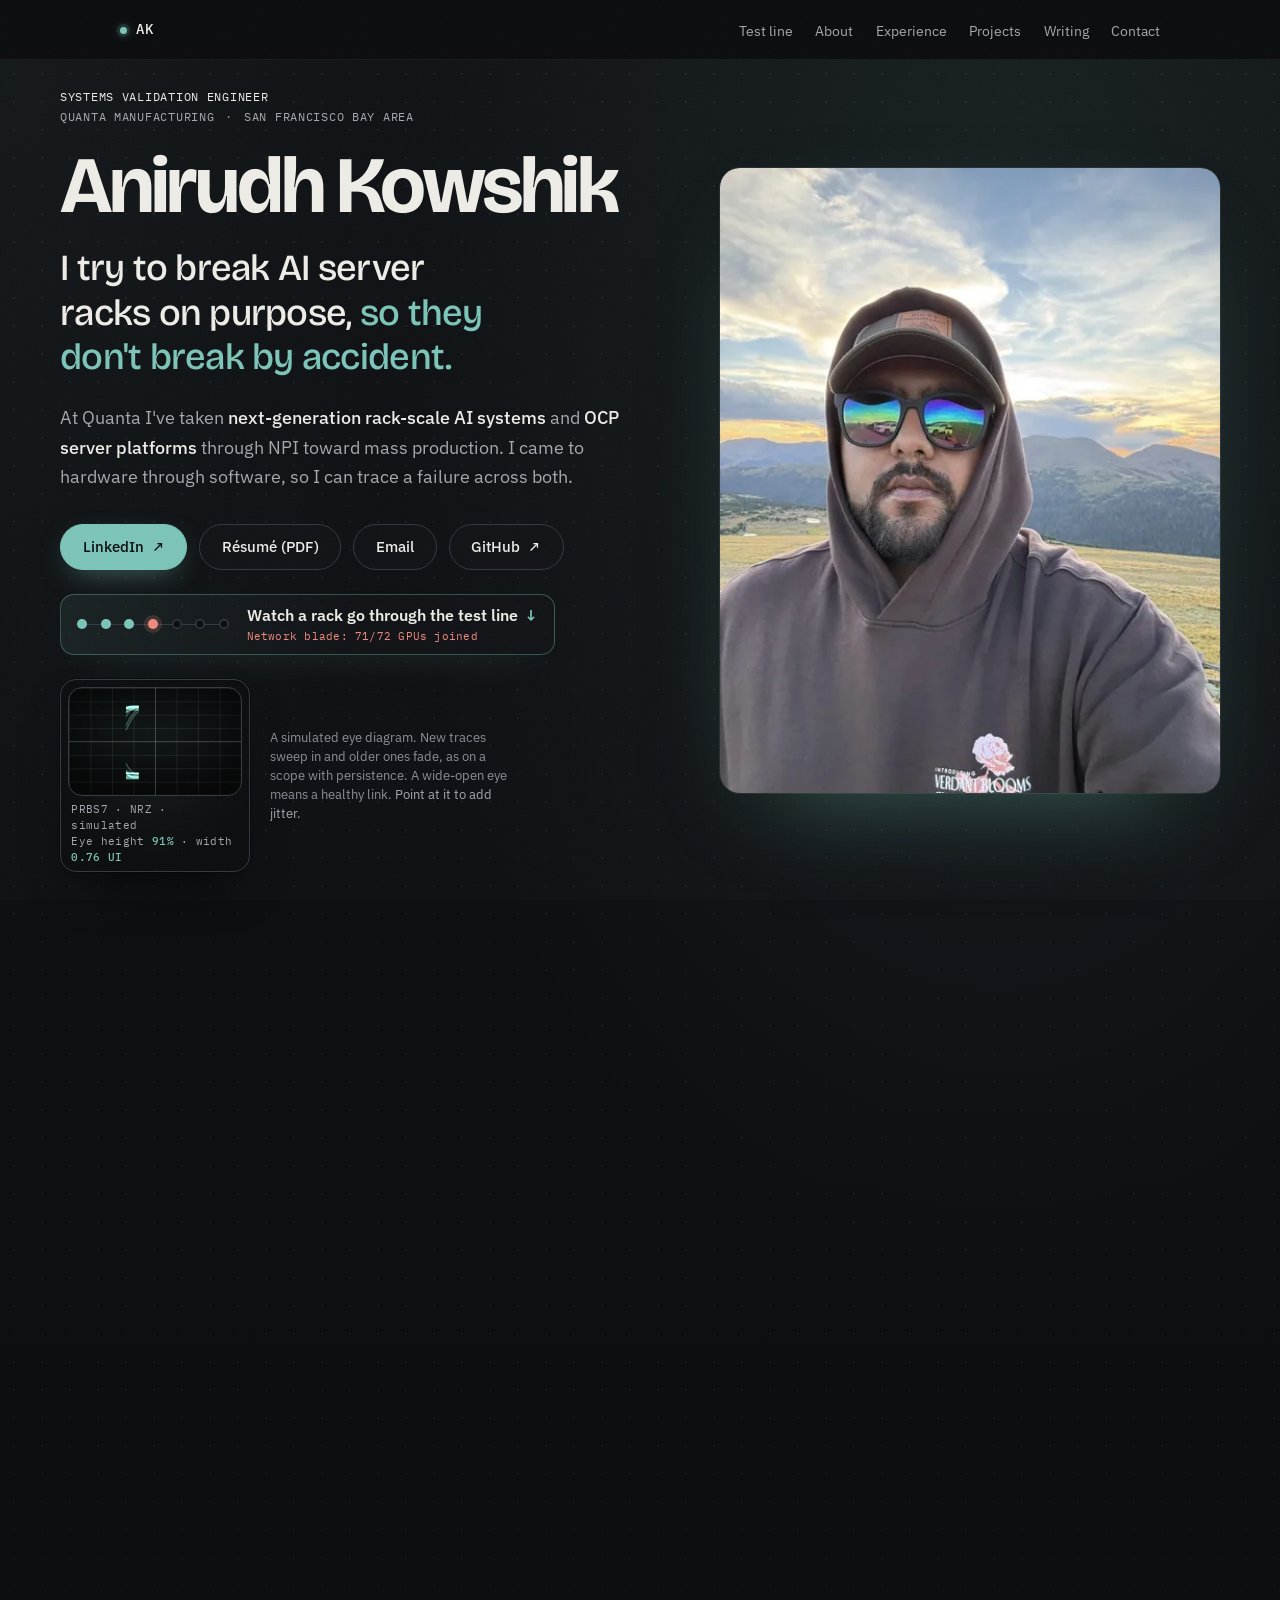
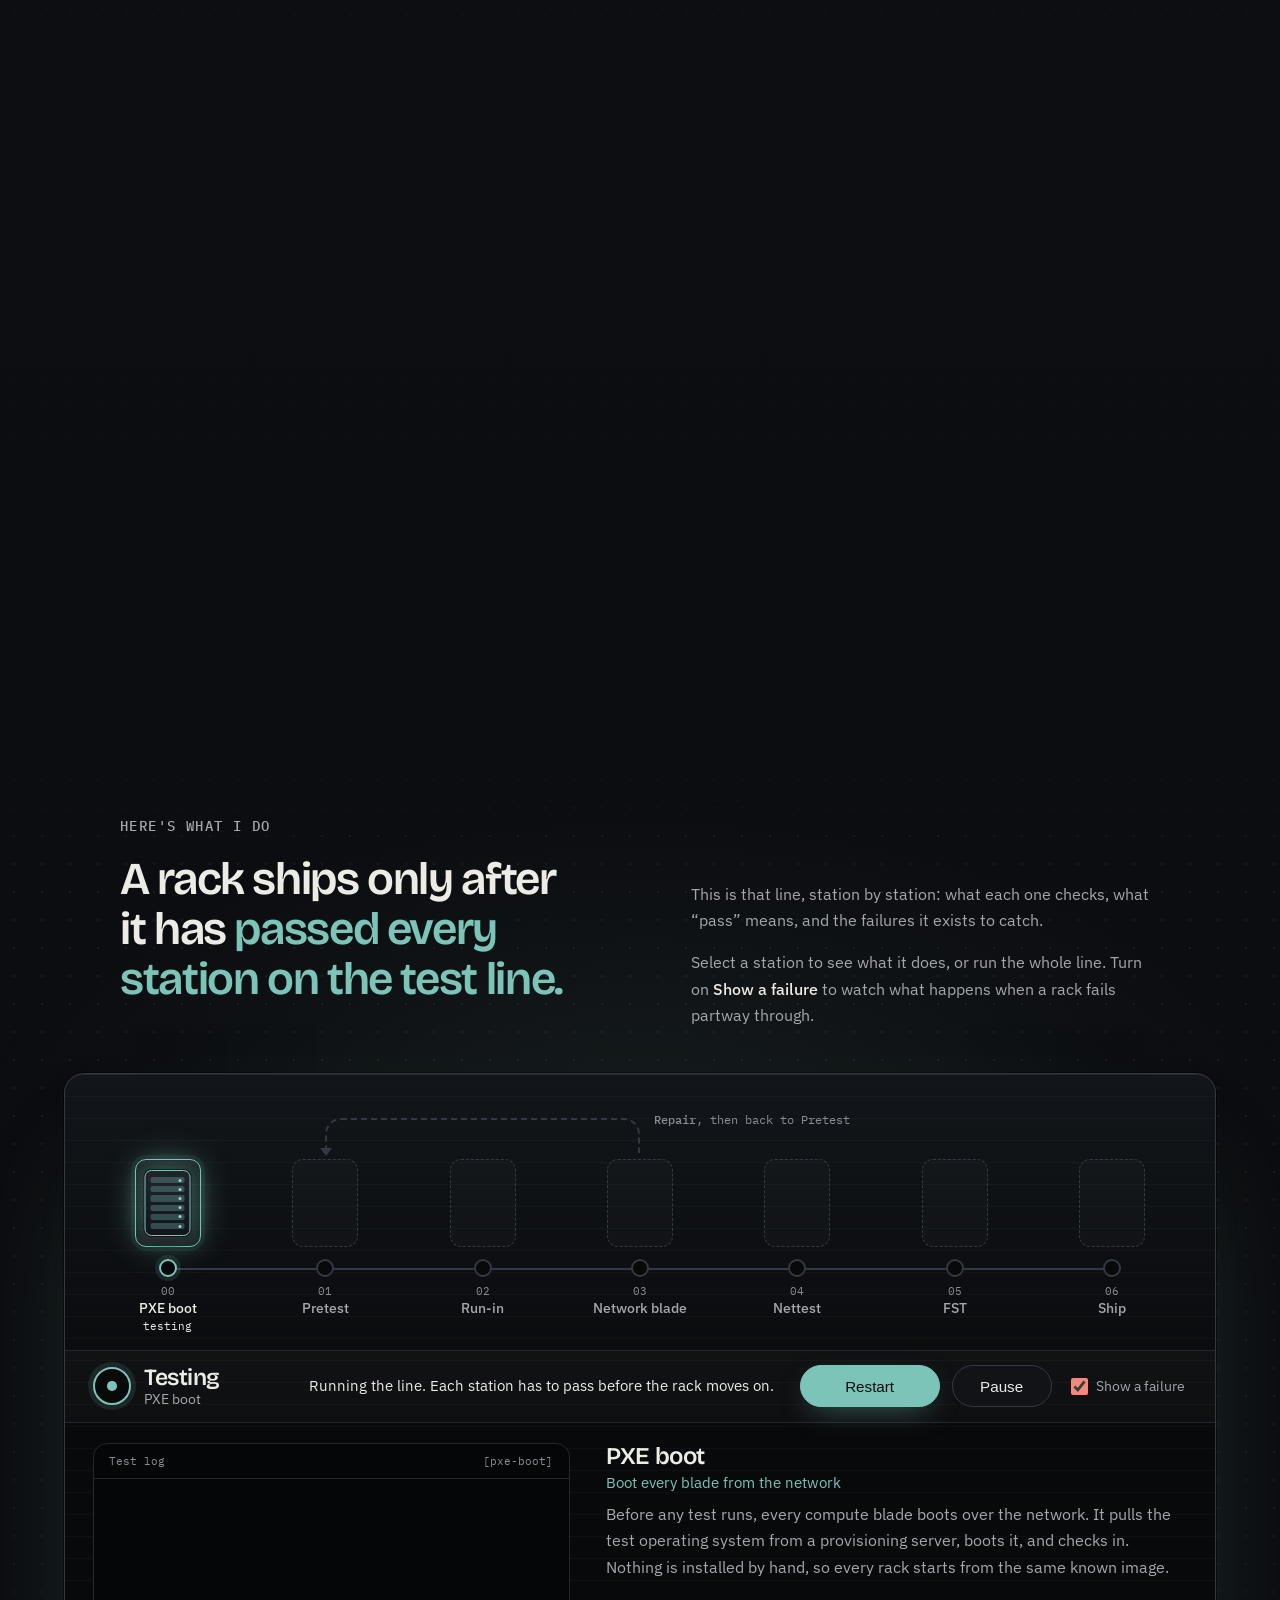
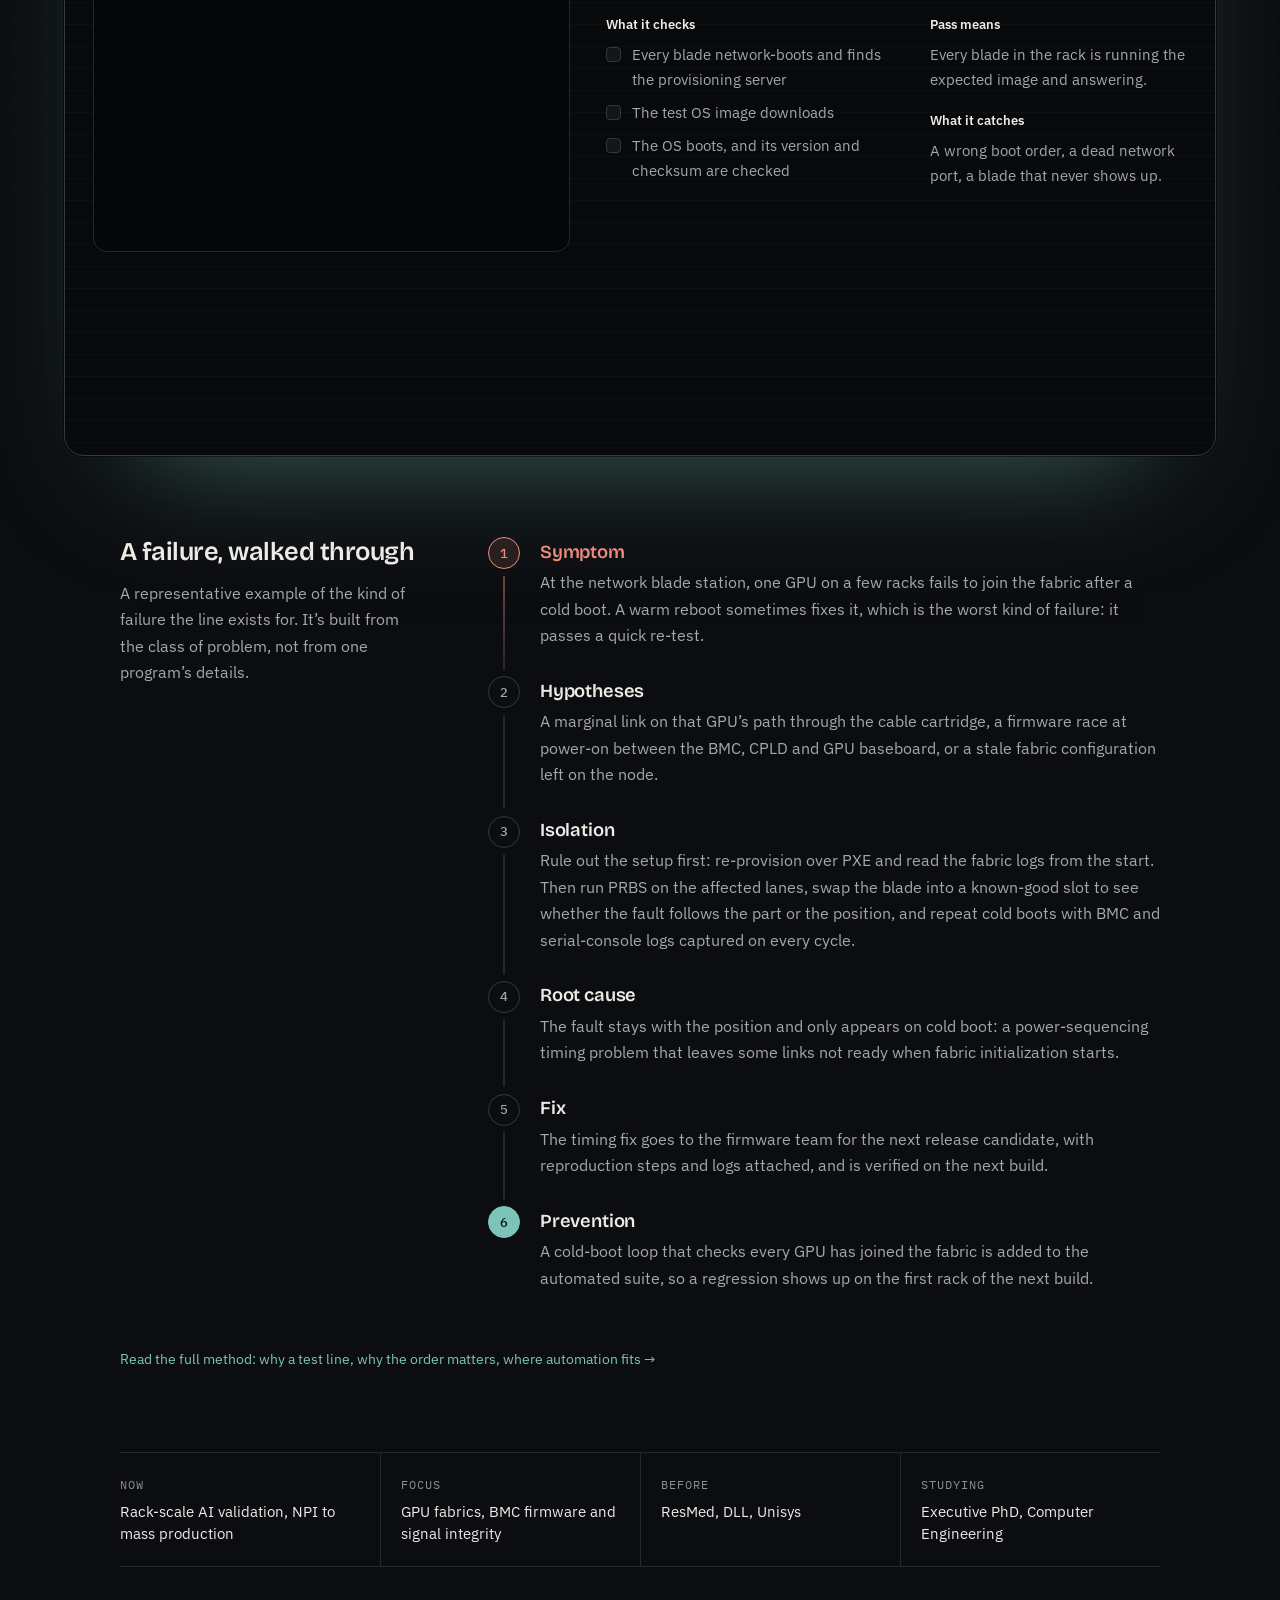
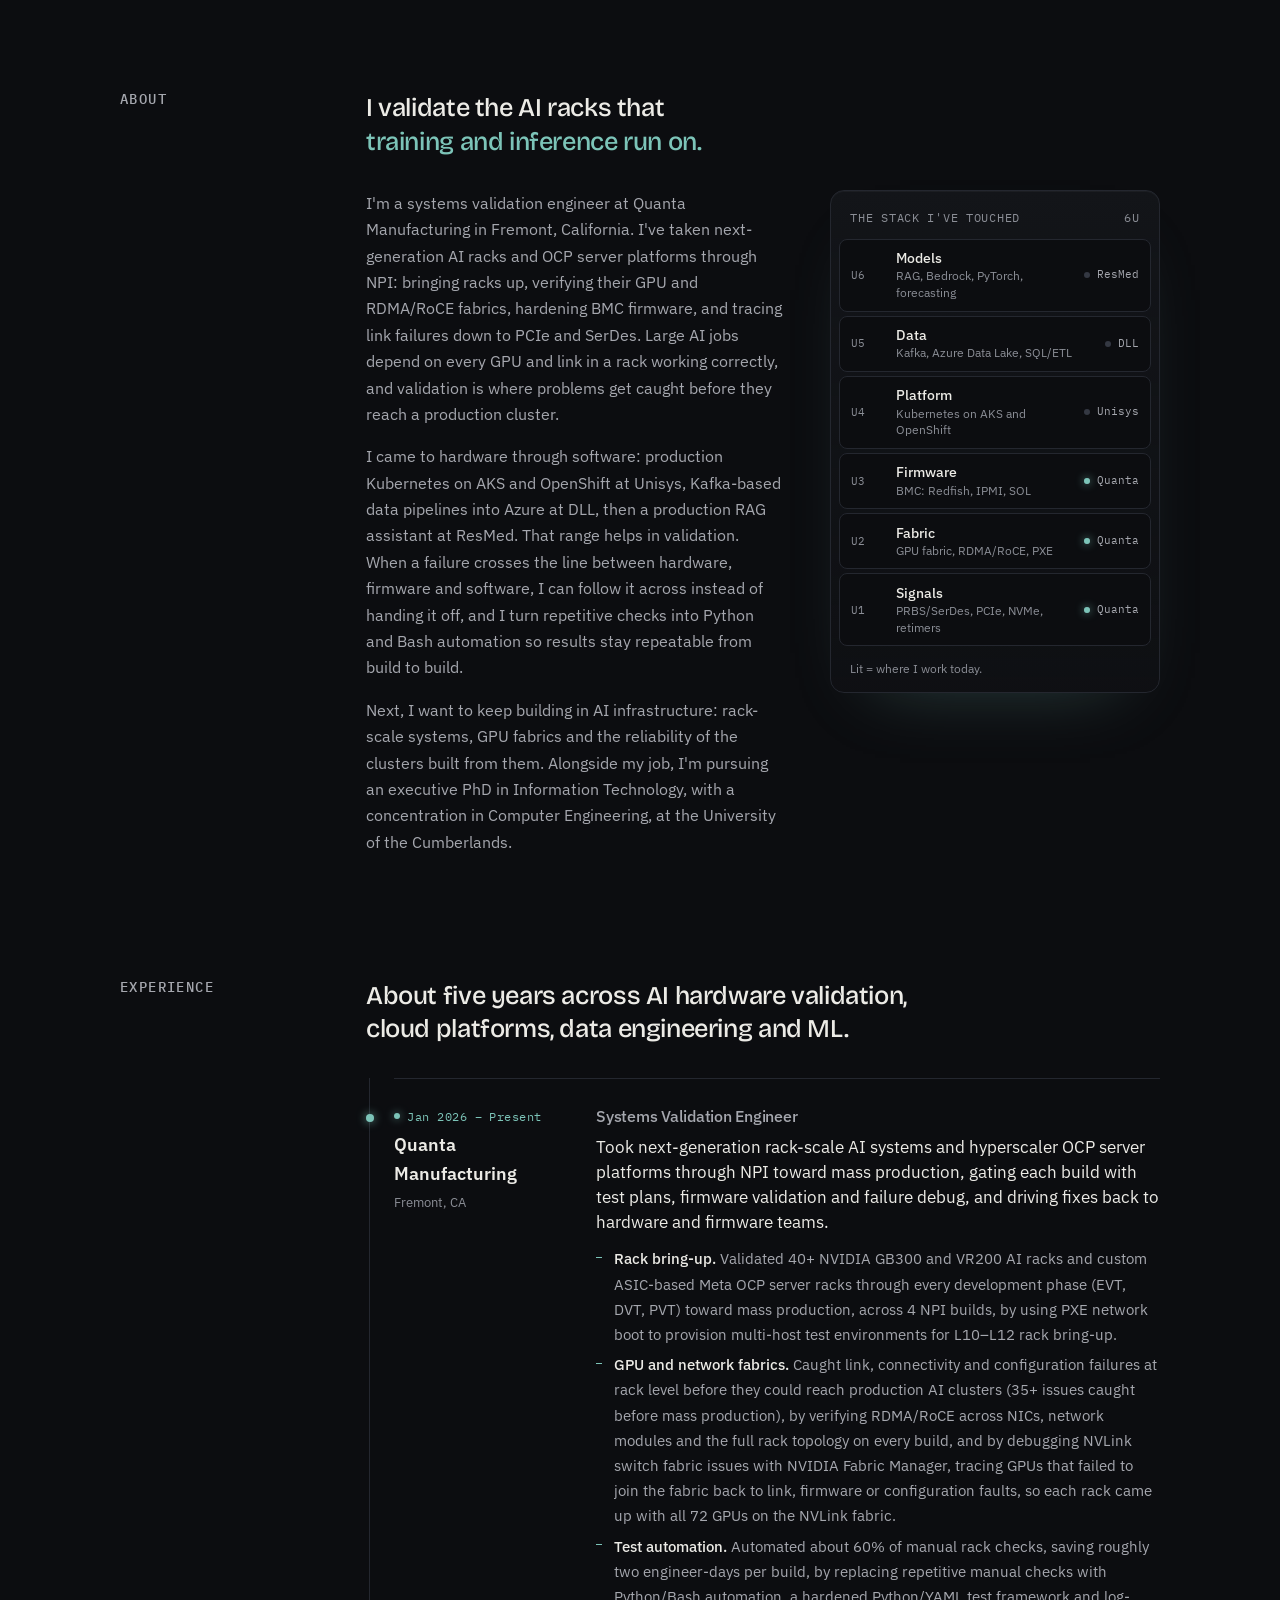
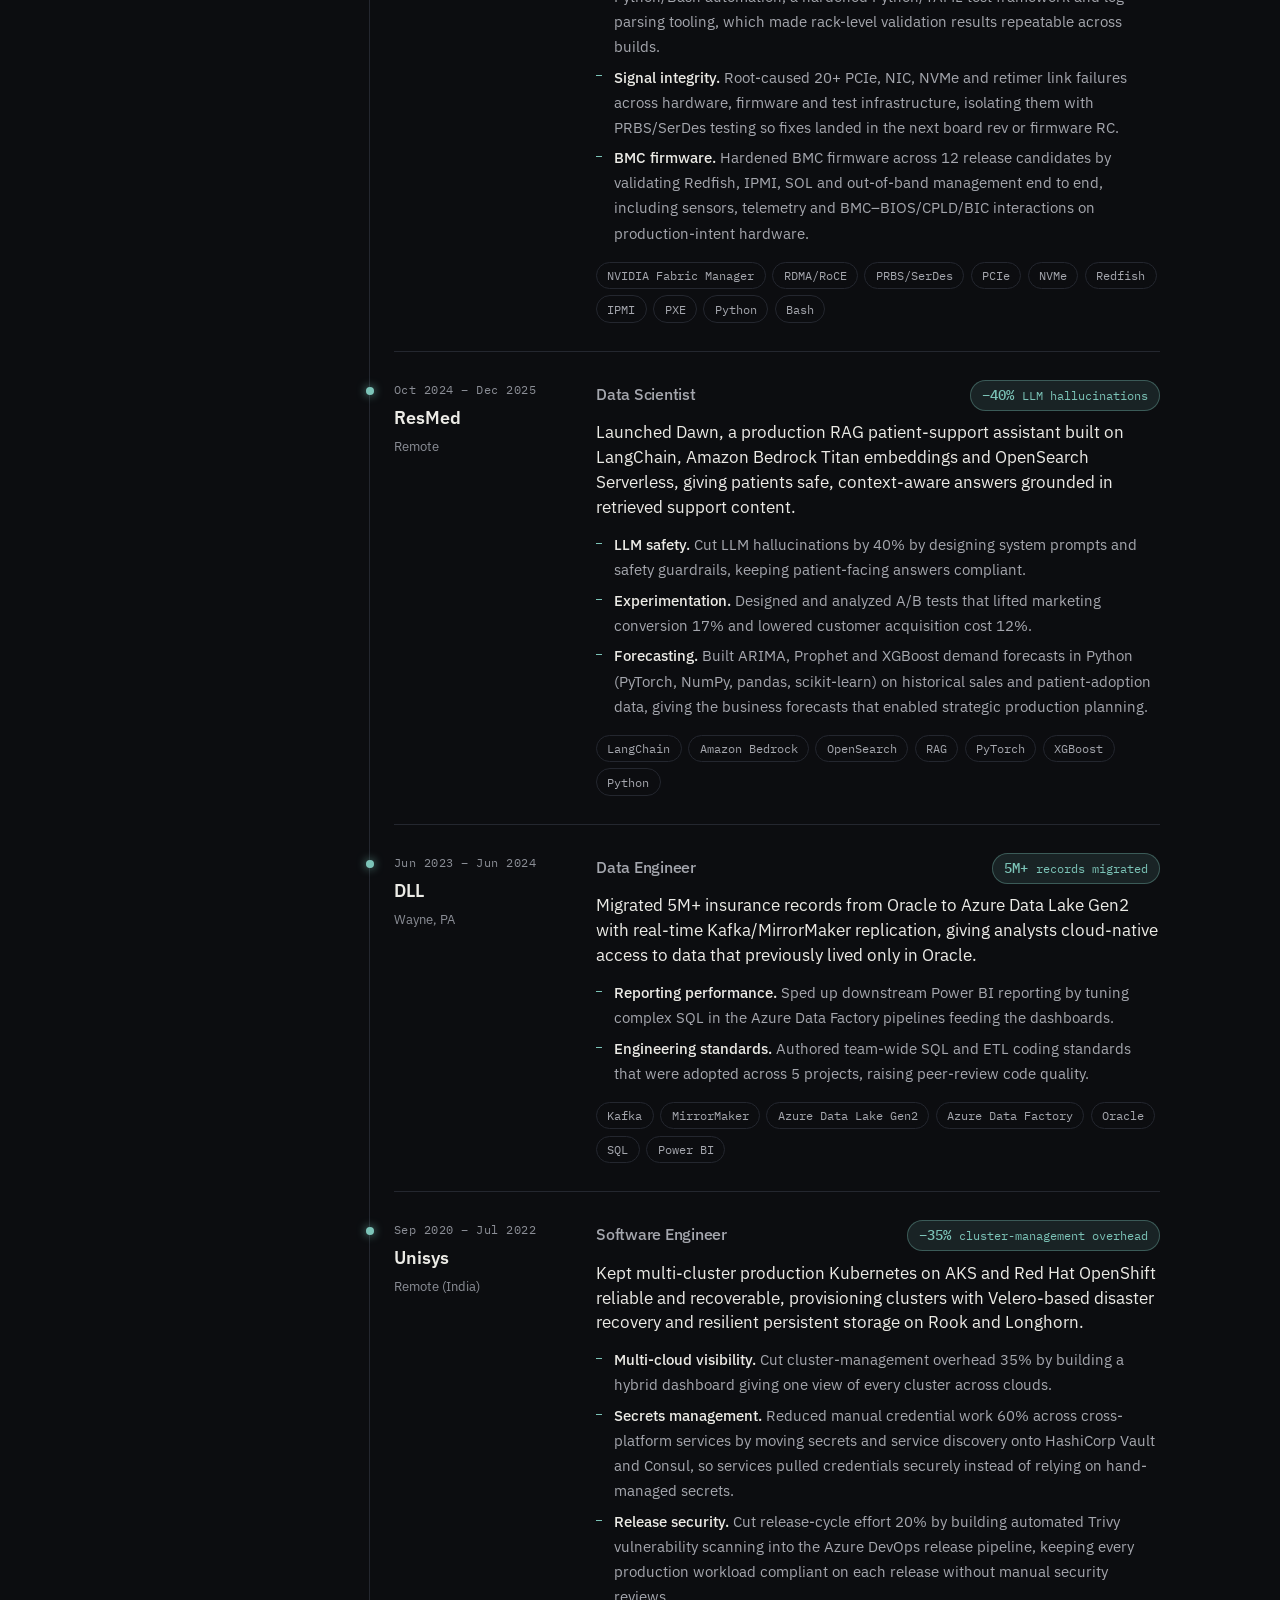
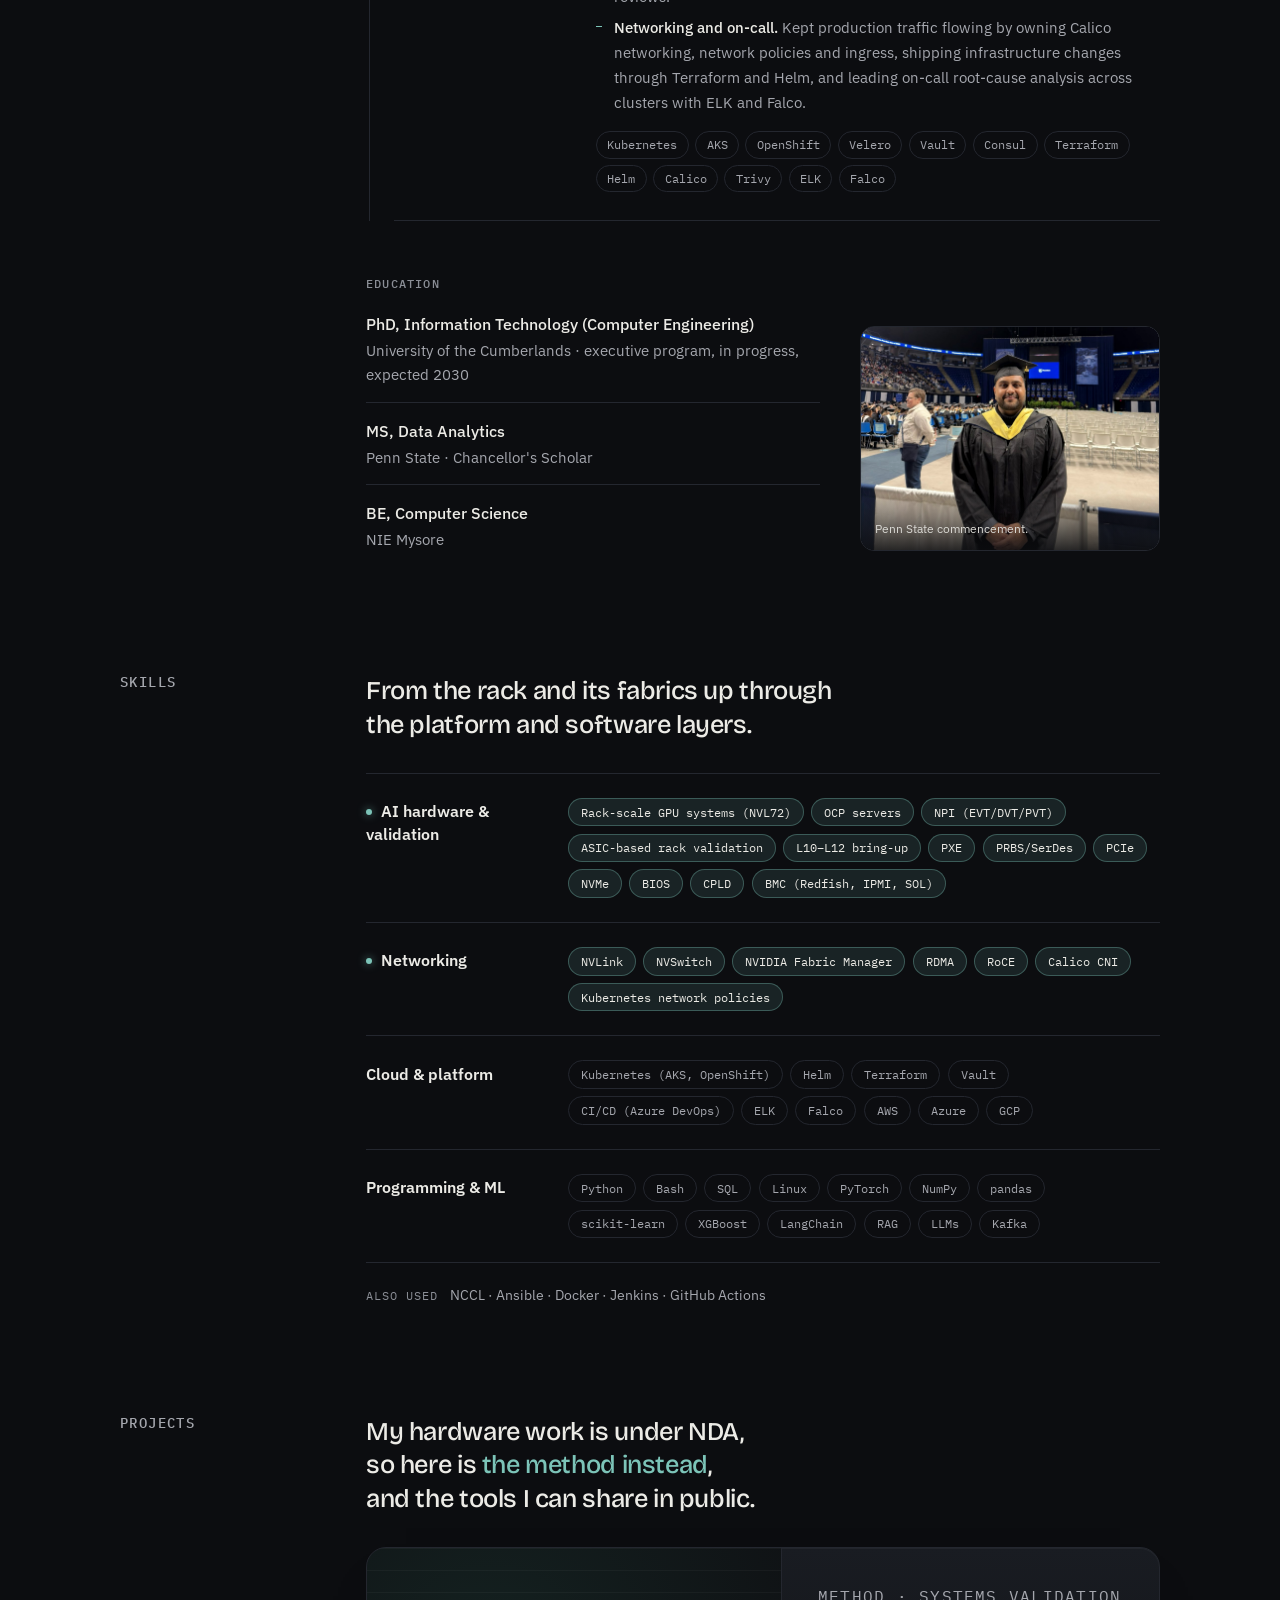
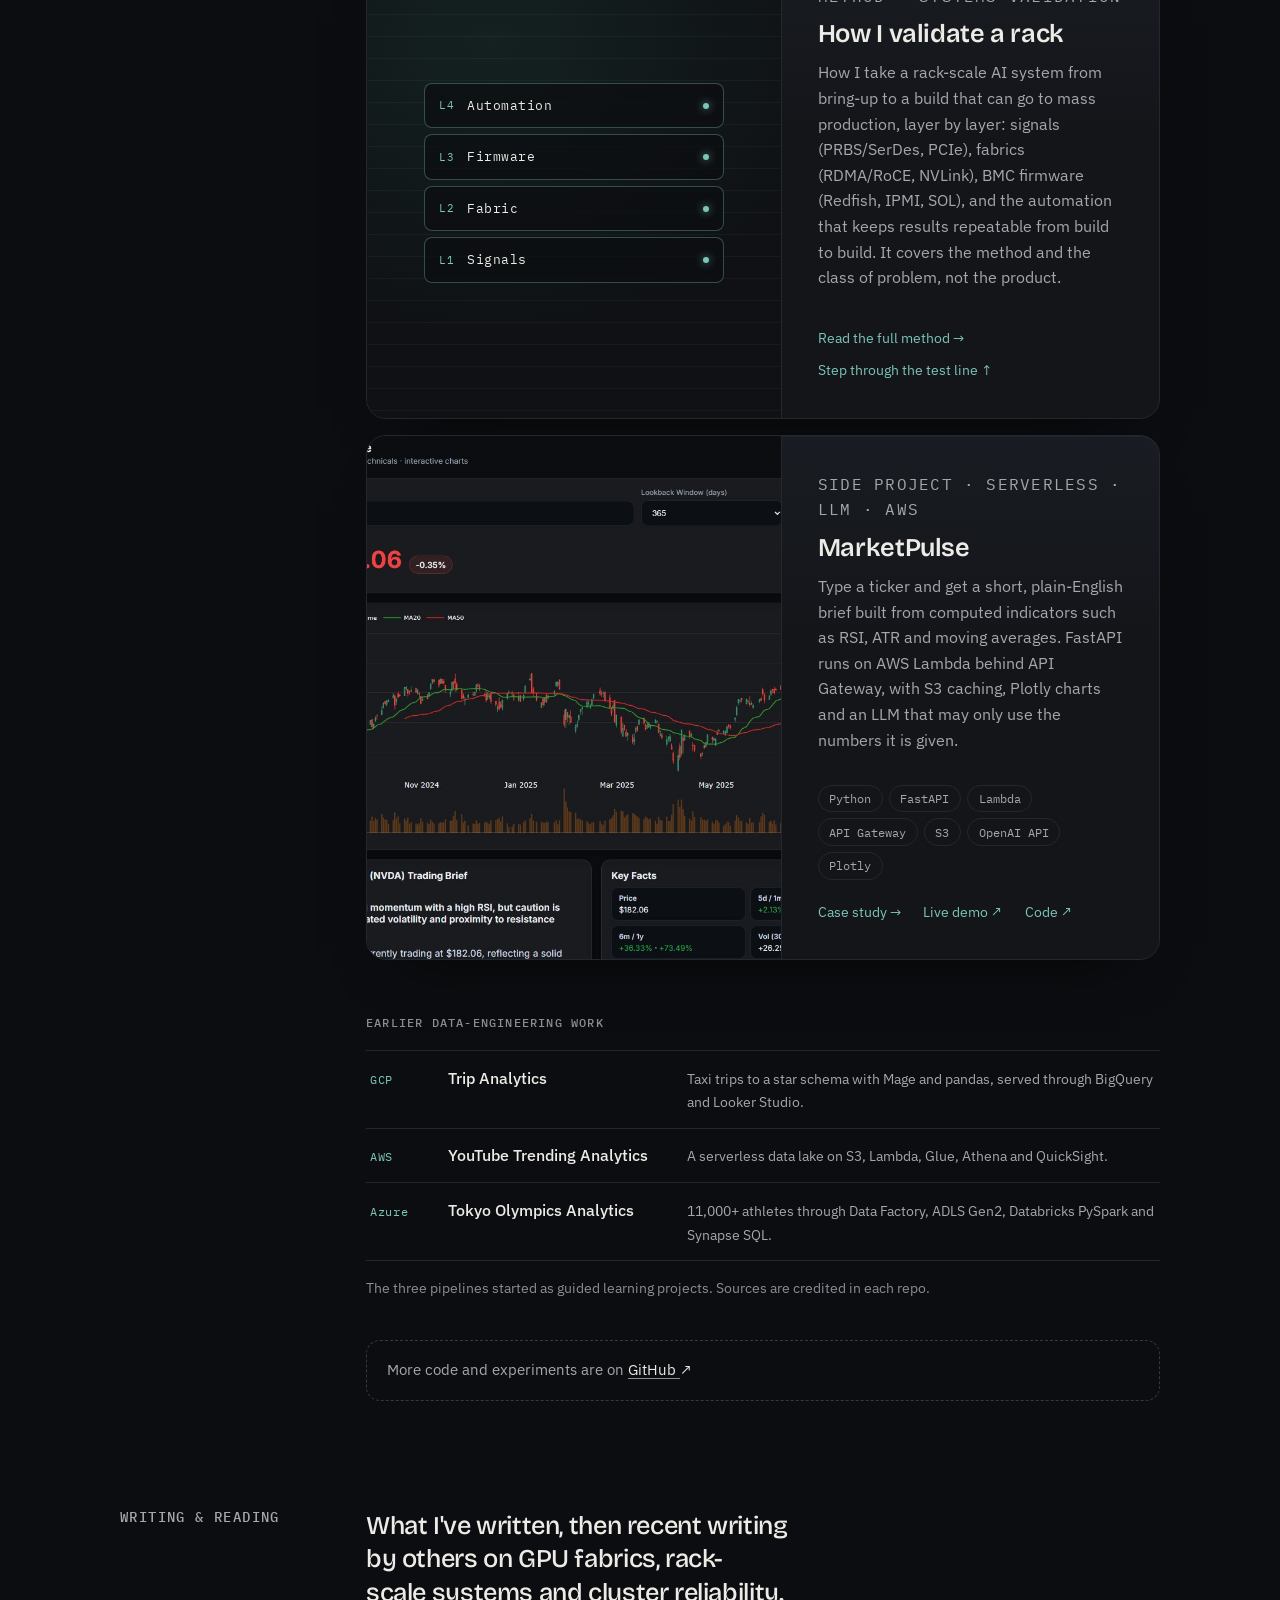
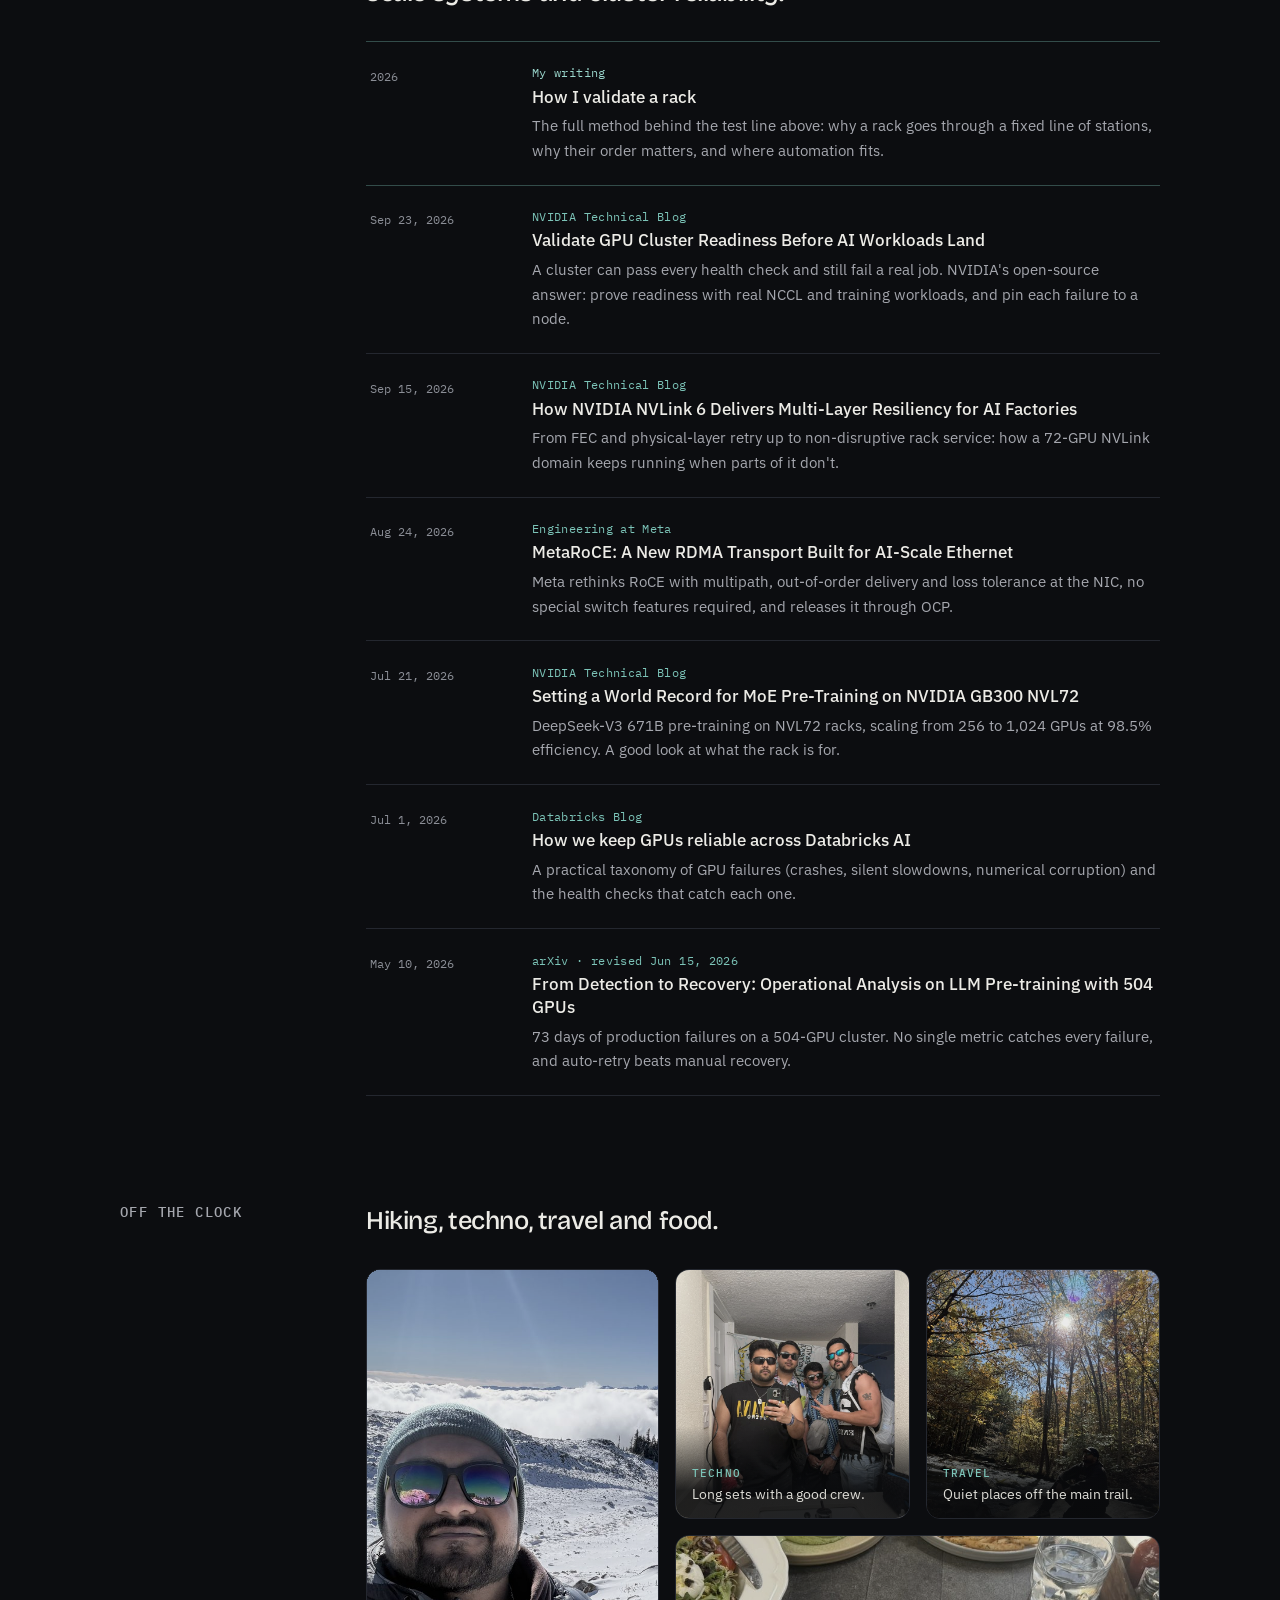
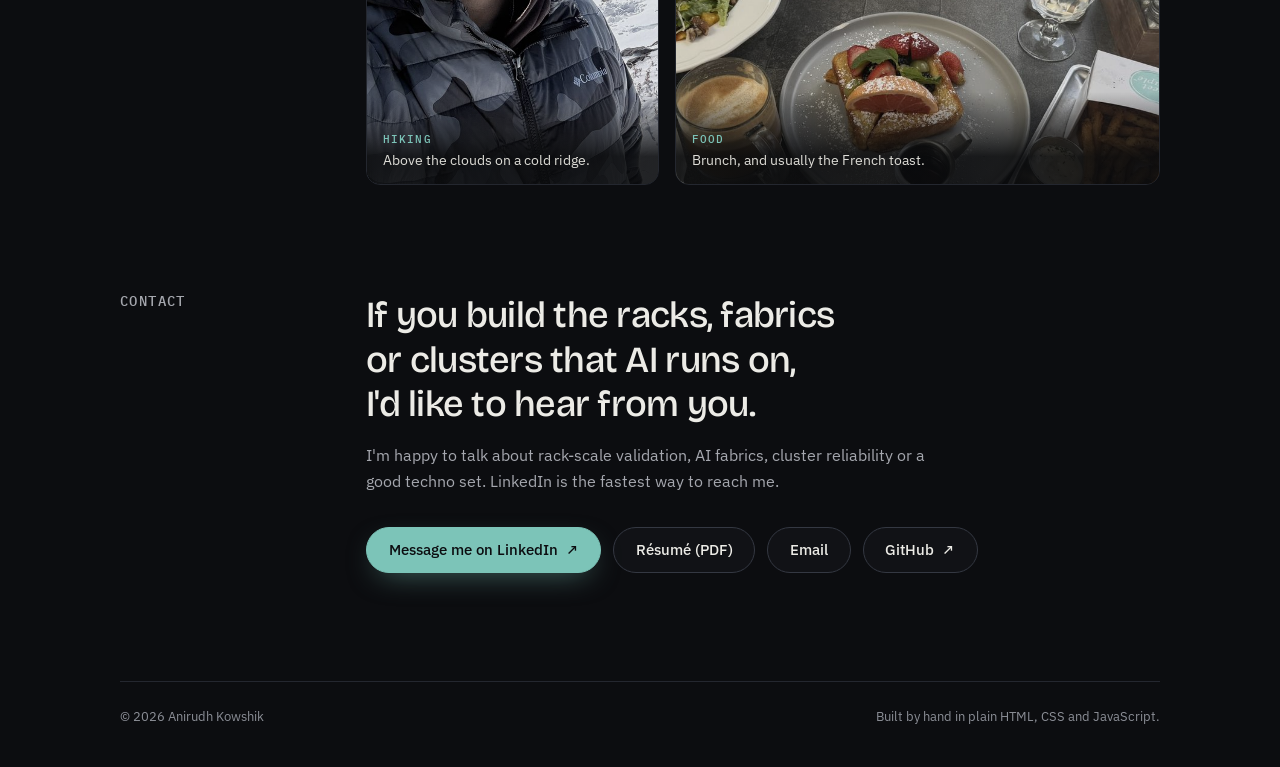
==== commit 5badcd12: "Test line: rebuild it as the home page's centrepiece The line is now a piece of test equipment rathe" ====
--- a/index.html
+++ b/index.html
@@ -40,9 +40,9 @@
   <link rel="preconnect" href="https://fonts.googleapis.com">
   <link rel="preconnect" href="https://fonts.gstatic.com" crossorigin>
   <link href="https://fonts.googleapis.com/css2?family=Bricolage+Grotesque:opsz,wght@12..96,500..700&family=IBM+Plex+Mono:wght@400;500&family=IBM+Plex+Sans:wght@400;500;600&display=swap" rel="stylesheet">
-  <link rel="stylesheet" href="style.css?v=20261003b">
-  <script defer src="script.js?v=20261003b"></script>
-  <script defer src="line.js?v=20261003b"></script>
+  <link rel="stylesheet" href="style.css?v=20261003c">
+  <script defer src="script.js?v=20261003c"></script>
+  <script defer src="line.js?v=20261003c"></script>
 </head>
 <body>
   <a class="skip" href="#main">Skip to content</a>
@@ -117,10 +117,12 @@
       <div class="section-grid">
         <header class="sec-head"><h2 id="line-h">Here's what I do</h2></header>
         <div>
+          <div class="line-intro">
           <p class="sec-line">A rack ships only after it has <em>passed every station on the test line.</em></p>
           <div class="prose">
             <p>This is that line, station by station: what each one checks, what &ldquo;pass&rdquo; means, and the failures it exists to catch.</p>
             <p class="line-hint" hidden>Select a station to see what it does, or run the whole line. Turn on <strong>Show a failure</strong> to watch what happens when a rack fails partway through.</p>
+          </div>
           </div>
 
           <div class="line" data-line>
@@ -190,8 +192,11 @@
             </section>
           </div>
 
+          <div class="story-wrap">
+          <div class="story-head">
           <h3 class="sub">A failure, walked through</h3>
           <p class="story-intro">A representative example of the kind of failure the line exists for. It&rsquo;s built from the class of problem, not from one program&rsquo;s details.</p>
+          </div>
           <ol class="story">
             <li><strong>Symptom</strong><span>At the network blade station, one GPU on a few racks fails to join the fabric after a cold boot. A warm reboot sometimes fixes it, which is the worst kind of failure: it passes a quick re-test.</span></li>
             <li><strong>Hypotheses</strong><span>A marginal link on that GPU&rsquo;s path through the cable cartridge, a firmware race at power-on between the BMC, CPLD and GPU baseboard, or a stale fabric configuration left on the node.</span></li>
@@ -200,6 +205,7 @@
             <li><strong>Fix</strong><span>The timing fix goes to the firmware team for the next release candidate, with reproduction steps and logs attached, and is verified on the next build.</span></li>
             <li><strong>Prevention</strong><span>A cold-boot loop that checks every GPU has joined the fabric is added to the automated suite, so a regression shows up on the first rack of the next build.</span></li>
           </ol>
+          </div>
           <div class="links">
             <a href="projects/rack-validation-method.html">Read the full method: why a test line, why the order matters, where automation fits <span class="arrow" aria-hidden="true">&rarr;</span></a>
           </div>
--- a/style.css
+++ b/style.css
@@ -23,6 +23,10 @@
   --mono: "IBM Plex Mono", ui-monospace, SFMono-Regular, Menlo, Consolas, monospace;
   --todo: #f2b84b;        /* owner placeholders only */
   --fail: #ef8a7d;        /* a failed station on the test line */
+  --fail-soft: rgba(239, 138, 125, 0.12);
+  --fail-line: rgba(239, 138, 125, 0.45);
+  --warn: #e2b36b;        /* a rack in repair, a station waiting for its retest */
+  --panel: #08090b;       /* the test line's equipment panel */
 
   /* type scale (1.25 minor third-ish, fluid at the top end) */
   --fs-xs: .75rem;
@@ -220,11 +224,12 @@
    Only opacity and transform animate, and nothing changes size. */
 .teaser {
   display: flex; align-items: center; gap: .6rem 1.1rem; width: fit-content; max-width: 100%;
-  margin-top: 1.5rem; padding: .65rem 1rem; border: 1px solid var(--line); border-radius: var(--radius);
-  background: rgba(19, 21, 25, .6); color: var(--text); text-decoration: none;
-  transition: border-color .25s var(--ease), background .25s var(--ease);
-}
-.teaser:hover { color: var(--text); border-color: var(--accent-line); background: rgba(25, 28, 34, .8); }
+  margin-top: 1.5rem; padding: .65rem 1rem; border: 1px solid var(--accent-line); border-radius: var(--radius);
+  background: linear-gradient(90deg, rgba(124, 196, 184, .09), rgba(19, 21, 25, .6) 60%); color: var(--text); text-decoration: none;
+  box-shadow: 0 16px 40px -28px rgba(124, 196, 184, .7);
+  transition: border-color .25s var(--ease), background-color .25s var(--ease), box-shadow .25s var(--ease);
+}
+.teaser:hover { color: var(--text); border-color: var(--accent); box-shadow: 0 16px 44px -22px rgba(124, 196, 184, .9); }
 .teaser:hover .arrow { transform: translateY(3px); }
 .teaser-strip { position: relative; flex: none; display: flex; align-items: center; justify-content: space-between; width: 9.5rem; height: 20px; }
 .teaser-strip::before { content: ""; position: absolute; left: 5px; right: 5px; top: 50%; height: 1px; margin-top: -.5px; background: var(--line-strong); }
@@ -232,20 +237,25 @@
 .teaser-strip i::after { content: ""; position: absolute; inset: 0; border-radius: 50%; background: var(--accent); opacity: 0; animation-play-state: var(--play, running); }
 .teaser-strip i:nth-child(-n+4)::after { opacity: 1; }
 .teaser-strip i:nth-child(4)::after { background: var(--fail); box-shadow: 0 0 0 4px rgba(239, 138, 125, .18); }
-/* the ring that marks the station under test: its box spans first dot centre to last */
+/* the rack at the station under test: its box spans first dot centre to last */
 .teaser-at { position: absolute; left: 5px; right: 5px; top: 0; bottom: 0; opacity: 0; transform: translateX(50%); pointer-events: none; animation-play-state: var(--play, running); }
-.teaser-at::before { content: ""; position: absolute; left: -10px; top: 0; width: 20px; height: 20px; border-radius: 50%; border: 1.5px solid var(--accent); }
+.teaser-at::before {
+  content: ""; position: absolute; left: -7px; top: 0; width: 14px; height: 20px; border-radius: 3.5px; border: 1.5px solid var(--accent);
+  background: repeating-linear-gradient(180deg, transparent 0 2px, rgba(124, 196, 184, .75) 2px 4px) 50% 3px / 7px 12px no-repeat, var(--bg-elev-2);
+  box-shadow: 0 0 10px rgba(124, 196, 184, .45);
+}
 .teaser-text { display: grid; gap: .1rem; min-width: 0; line-height: 1.35; }
-.teaser-cue { font-size: .95rem; font-weight: 500; }
-.teaser-cue .arrow { color: var(--accent); }
-.teaser-note { font-family: var(--mono); font-size: .7rem; letter-spacing: .02em; color: var(--fail); animation-play-state: var(--play, running); }
+.teaser-cue { font-size: 1rem; font-weight: 600; }
+.teaser-cue .arrow { display: inline-block; margin-left: .15rem; color: var(--accent); animation-play-state: var(--play, running); }
+.teaser-note { font-family: var(--mono); font-size: .7rem; letter-spacing: .02em; color: var(--fail); }
 @media (prefers-reduced-motion: no-preference) {
   .teaser-strip i:nth-child(1)::after { animation-name: teaser-1; }
   .teaser-strip i:nth-child(2)::after { animation-name: teaser-2; }
   .teaser-strip i:nth-child(3)::after { animation-name: teaser-3; }
-  .teaser-strip i:nth-child(4)::after, .teaser-note { animation-name: teaser-4; }
+  .teaser-strip i:nth-child(4)::after { animation-name: teaser-4; }
   .teaser-at { animation-name: teaser-at; }
-  .teaser-strip i::after, .teaser-note, .teaser-at { animation-duration: 12s; animation-timing-function: var(--ease); animation-iteration-count: infinite; }
+  .teaser-cue .arrow { animation-name: teaser-nudge; animation-duration: 2.4s; animation-timing-function: var(--ease); animation-iteration-count: infinite; }
+  .teaser-strip i::after, .teaser-at { animation-duration: 12s; animation-timing-function: var(--ease); animation-iteration-count: infinite; }
 }
 /* 12 s loop: three passes, the failure, a long hold, a short reset */
 @keyframes teaser-1 { 0%, 6% { opacity: 0; } 9%, 93% { opacity: 1; } 97%, 100% { opacity: 0; } }
@@ -260,6 +270,7 @@
   43%, 49% { opacity: 1; transform: translateX(50%); }
   52%, 100% { opacity: 0; transform: translateX(50%); }
 }
+@keyframes teaser-nudge { 0%, 55%, 100% { transform: none; } 75% { transform: translateY(4px); } }
 /* paused while the hero is off screen, its text has faded out, or the tab is hidden (script.js) */
 .hero.paused .teaser, .hero.text-out .teaser, .tab-hidden .teaser { --play: paused; }
 
@@ -700,13 +711,7 @@
 .mini-t { font-weight: 500; }
 .mini-d { color: var(--muted); font-size: .9rem; }
 
-/* ---------- Failure walk-through (home page) and method page ---------- */
-.draft-note { margin: 0 0 1rem; }
-.flow-5 li { font-size: .86rem; }
-.story { display: grid; gap: .6rem; max-width: 46rem; counter-reset: s; }
-.story li { display: grid; gap: .2rem 1rem; padding: .9rem 1rem; border: 1px solid var(--line); border-radius: var(--radius); background: var(--bg-elev); }
-@media (min-width: 640px) { .story li { grid-template-columns: 8.5rem minmax(0, 1fr); } }
-.story li > strong { font-family: var(--mono); font-size: var(--fs-xs); font-weight: 500; letter-spacing: .08em; text-transform: uppercase; color: var(--accent); padding-top: .2rem; }
+/* ---------- Method page ---------- */
 .share { display: grid; gap: 1rem; max-width: 46rem; }
 @media (min-width: 720px) { .share { grid-template-columns: 1fr 1fr; } }
 .share > div { padding: 1rem 1.1rem; border: 1px solid var(--line); border-radius: var(--radius); }
@@ -786,18 +791,37 @@
   .scope-readout .scope-meas { display: none; }
 }
 
-/* ---------- Home page: the interactive test line (line.js) ----------
-   Without JS every station reads as its own short section. With JS the
-   stations become a rail with a rack that travels along it, a console, and
-   one station shown at a time. */
+/* ---------- Home page: the test line (line.js) ----------
+   The centrepiece of the home page. Without JS every station reads as its own
+   short section. With JS (.is-live) it becomes a piece of test equipment:
+   a floor of seven bays with a rack that moves between them and a repair
+   loop overhead, a status strip, a log, and one station's detail at a time.
+   Only transform and opacity animate, and every part that changes has its
+   space reserved, so nothing below moves while it runs. */
 /* the hero teaser lands here with the section's top edge right under the nav */
-#test-line { scroll-margin-top: -16px; }
-#test-line + .wrap .facts { margin-top: clamp(3rem, 8vh, 4.5rem); }
+#test-line { scroll-margin-top: -16px; position: relative; isolation: isolate; }
+#test-line + .wrap .facts { margin-top: clamp(3.5rem, 9vh, 5.5rem); }
+#test-line::before { /* a lit floor behind the section, full width, fading out at both ends */
+  content: ""; position: absolute; z-index: -1; top: 0; bottom: -3rem; left: calc(50% - 50vw); right: calc(50% - 50vw); pointer-events: none;
+  background:
+    radial-gradient(60rem 30rem at 50% 26rem, rgba(124,196,184,.075), transparent 70%),
+    radial-gradient(rgba(236,235,230,.06) 1px, transparent 1.2px) 0 0 / 28px 28px;
+  -webkit-mask-image: linear-gradient(180deg, transparent 0, #000 9rem, #000 52rem, transparent 78rem);
+          mask-image: linear-gradient(180deg, transparent 0, #000 9rem, #000 52rem, transparent 78rem);
+}
+#test-line .sec-line { font-size: clamp(1.75rem, 1.15rem + 2.7vw, 2.85rem); font-weight: 600; letter-spacing: -0.03em; line-height: 1.1; max-width: 19ch; margin-bottom: 1.5rem; }
+@media (min-width: 900px) {
+  /* this section drops the label column so the equipment can use the full width */
+  #test-line .section-grid { display: block; }
+  #test-line .sec-head { position: static; margin-bottom: 1.25rem; }
+  .line-intro { display: grid; grid-template-columns: minmax(0, 1.1fr) minmax(0, 1fr); gap: 3.5rem; align-items: end; }
+  .line-intro .sec-line { margin-bottom: 0; }
+  .line-intro .prose p:last-child { margin-bottom: 0; }
+}
+
 .line { margin: 1.75rem 0 0; }
-.line p, .line li, .story li, .story-intro { color: var(--muted); }
+.line p, .line li { color: var(--muted); }
 .line strong { color: var(--text); font-weight: 500; }
-.story-intro { max-width: 44rem; }
-.story + .links { margin-top: 0; }
 .stage { padding: 1.5rem 0 .5rem; border-top: 1px solid var(--line); }
 .stage h3 { font-family: var(--display); font-size: 1.35rem; font-weight: 600; letter-spacing: -0.015em; color: var(--text); margin-bottom: .6rem; }
 .stage h3 small { display: block; font-family: var(--font); font-size: .95rem; font-weight: 400; letter-spacing: 0; color: var(--accent); margin-top: .2rem; }
@@ -807,7 +831,7 @@
 @media (min-width: 720px) { .stage-cols { grid-template-columns: 1.1fr 1fr; } }
 .stage-cols p { font-size: .95rem; }
 .checks { display: grid; gap: .5rem; }
-.checks li { position: relative; padding-left: 1.6rem; font-size: .95rem; }
+.checks li { position: relative; padding-left: 1.6rem; font-size: .95rem; border-radius: 6px; transition: color .3s, background-color .3s; }
 .checks li::before {
   content: ""; position: absolute; left: 0; top: .32em; width: .95rem; height: .95rem; border-radius: 4px;
   border: 1px solid var(--line-strong); background: var(--bg-elev);
@@ -819,8 +843,15 @@
 }
 .checks li.ok::before { background: var(--accent); border-color: var(--accent); }
 .checks li.ok::after { transform: rotate(45deg) scale(1); }
+.checks li.bad { color: var(--text); }
 .checks li.bad::before { background: var(--fail); border-color: var(--fail); }
-.checks li.bad { color: var(--text); }
+.checks li.bad::after { /* a cross, so a failed check is not red alone */
+  left: .08rem; top: .32em; width: .8rem; height: .95rem; border: 0; transform: none;
+  background: linear-gradient(var(--bg), var(--bg)) 50% 50% / .62rem 2px no-repeat, linear-gradient(var(--bg), var(--bg)) 50% 50% / 2px .62rem no-repeat;
+  rotate: 45deg;
+}
+.checks li.now { color: var(--text); background: var(--accent-soft); box-shadow: -.4rem 0 0 var(--accent-soft), .4rem 0 0 var(--accent-soft); }
+.checks li.now::before { border-color: var(--accent); }
 /* no JS: every check is shown as done */
 .line:not(.is-live) .checks li::before { background: var(--accent-soft); border-color: var(--accent-line); }
 
@@ -831,89 +862,302 @@
 .netfig .blades.net rect { stroke: var(--accent-line); }
 .netfig .cables path { fill: none; stroke: rgba(124,196,184,.28); stroke-width: 1; }
 .line.is-live .stage:not([hidden]) .netfig .cables path { stroke-dasharray: 2 12; stroke: rgba(124,196,184,.7); stroke-linecap: round; }
-@media (prefers-reduced-motion: no-preference) {
-  .line.is-live .stage:not([hidden]) .netfig .cables path { animation: cable 1.2s linear infinite; }
-}
-@keyframes cable { to { stroke-dashoffset: -24; } }
-.line.is-live.has-fault .stage:not([hidden]) .netfig .cables path.bad { stroke: var(--fail); stroke-width: 1.6; stroke-dasharray: 2 4; animation: none; }
-
-/* --- live mode --- */
-.line.is-live { border: 1px solid var(--line); border-radius: var(--radius-lg); background: linear-gradient(180deg, var(--bg-elev) 0%, var(--bg) 60%); padding: 1.25rem 1.25rem 1.5rem; }
-@media (min-width: 720px) { .line.is-live { padding: 1.75rem 2rem 2rem; } }
-.line.is-live .stage { border-top: 0; padding-top: 1.25rem; }
-.line.is-live .stage:focus-visible { outline: 2px solid var(--accent); outline-offset: 6px; border-radius: 6px; }
-
-.line-scroll { overflow-x: auto; overscroll-behavior-x: contain; scrollbar-width: none; margin: 0 -.25rem; padding: 0 .25rem; }
-.line-scroll::-webkit-scrollbar { display: none; }
-.line-rail { position: relative; display: grid; grid-template-columns: repeat(7, minmax(84px, 1fr)); min-width: 600px; padding-top: 3.1rem; }
-.line-track { position: absolute; left: calc(100% / 14); right: calc(100% / 14); top: calc(3.1rem + 1.55rem); height: 2px; background: var(--line-strong); border-radius: 2px; }
-.line-fill { position: absolute; inset: 0; background: var(--accent); box-shadow: 0 0 10px rgba(124,196,184,.6); transform-origin: 0 50%; transform: scaleX(0); transition: transform .7s var(--ease); }
+.line.is-live.has-fault .stage:not([hidden]) .netfig .cables path.bad { stroke: var(--fail); stroke-width: 2; stroke-dasharray: 3 5; animation: none; }
+
+/* ----- the equipment ----- */
+.line.is-live {
+  --rack-w: 46px; --rack-h: 66px; --bay-w: 66px; --bay-h: 88px;
+  --lane: 76px;      /* headroom above the bays for the repair loop */
+  --loop-y: 35px;    /* where the loop's top run sits inside that headroom */
+  --halo: 239, 138, 125;
+  position: relative; margin-top: 2.75rem;
+  border: 1px solid var(--line-strong); border-radius: var(--radius-lg);
+  background:
+    linear-gradient(rgba(236,235,230,.028) 1px, transparent 1px) 0 0 / 100% 22px,
+    linear-gradient(180deg, #12161a 0%, var(--panel) 22rem);
+  box-shadow: 0 0 0 1px rgba(0,0,0,.5), 0 1px 0 rgba(236,235,230,.06) inset, 0 60px 120px -70px rgba(124,196,184,.6), 0 40px 80px -40px rgba(0,0,0,.95);
+}
+@media (min-width: 1160px) { .line.is-live { margin-inline: calc(-1 * clamp(0rem, (100vw - var(--maxw)) / 2 - 1.5rem, 4rem)); } }
+.line.is-live::after { /* halo: red on a failure, amber in repair, teal once shipped */
+  content: ""; position: absolute; inset: -1px; border-radius: inherit; pointer-events: none;
+  border: 1px solid rgb(var(--halo)); box-shadow: inset 0 0 90px rgba(var(--halo), .1), 0 0 70px -18px rgba(var(--halo), .55);
+  opacity: 0; transition: opacity .45s var(--ease);
+}
+.line.has-fault::after { opacity: 1; }
+.line.is-fixed { --halo: 226, 179, 107; }
+.line.is-fixed::after { opacity: .7; }
+.line[data-state="shipped"] { --halo: 124, 196, 184; }
+.line[data-state="shipped"]::after { opacity: .8; }
+
+/* the floor: bays on a rail */
+.line-floor { padding: .6rem 1.5rem .25rem; }
+.line-rail { position: relative; display: grid; grid-template-columns: repeat(var(--n, 7), minmax(0, 1fr)); padding-top: var(--lane); }
+.line-track { position: absolute; left: calc(50% / var(--n, 7)); right: calc(50% / var(--n, 7)); top: calc(var(--lane) + var(--bay-h) + 21px); height: 2px; background: var(--line-strong); border-radius: 2px; }
+.line-fill { position: absolute; inset: 0; background: var(--accent); box-shadow: 0 0 12px rgba(124,196,184,.7); transform-origin: 0 50%; transform: scaleX(0); transition: transform .9s var(--ease); }
 .line-stop {
-  position: relative; z-index: 1; display: grid; justify-items: center; gap: .35rem; padding: .25rem .2rem .5rem;
-  background: none; border: 0; color: var(--muted); font: inherit; cursor: pointer; border-radius: 10px;
+  position: relative; z-index: 1; display: grid; justify-items: center; align-content: start; min-width: 0; padding: 0 .15rem .7rem;
+  background: none; border: 0; color: var(--muted); font: inherit; text-align: center; cursor: pointer; border-radius: 12px;
+  transition: color .25s var(--ease);
 }
 .line-stop:hover { color: var(--text); }
 .line-stop:focus-visible { outline: 2px solid var(--accent); outline-offset: 2px; }
-.line-n { font-family: var(--mono); font-size: .68rem; color: var(--faint); }
-.line-dot { width: 14px; height: 14px; border-radius: 50%; background: var(--bg); border: 2px solid var(--line-strong); transition: background-color .3s, border-color .3s, box-shadow .3s; }
-.line-name { font-size: .82rem; font-weight: 500; white-space: nowrap; }
+.line-bay {
+  position: relative; overflow: hidden; width: var(--bay-w); height: var(--bay-h); border-radius: 11px;
+  border: 1.5px dashed var(--line-strong); background: rgba(236,235,230,.02);
+  transition: border-color .3s var(--ease), background-color .3s var(--ease), box-shadow .3s var(--ease);
+}
+.line-bay::after { /* the scan that runs while a station is testing */
+  content: ""; position: absolute; left: 0; right: 0; top: 0; height: 45%; opacity: 0;
+  background: linear-gradient(180deg, transparent, rgba(124,196,184,.38)); border-bottom: 1px solid var(--accent-strong);
+  transform: translateY(-100%);
+}
+.line-stop:hover .line-bay { border-color: var(--faint); }
+.line-node { position: relative; width: 18px; height: 18px; margin: 12px 0 7px; border-radius: 50%; background: var(--panel); border: 2px solid var(--line-strong); transition: background-color .3s, border-color .3s, box-shadow .3s; }
+.line-node::after { content: ""; position: absolute; inset: 0; opacity: 0; }
+.line-n { font-family: var(--mono); font-size: .68rem; line-height: 1.4; color: var(--faint); }
+.line-name { font-size: .88rem; font-weight: 500; line-height: 1.3; }
+.line-tag { font-family: var(--mono); font-size: .7rem; line-height: 1.5; min-height: 1.5em; color: var(--faint); }
+
 .line-stop.is-current { color: var(--text); }
-.line-stop.is-current .line-dot { border-color: var(--accent); box-shadow: 0 0 0 4px var(--accent-soft); }
-.line-stop.is-pass .line-dot { background: var(--accent); border-color: var(--accent); }
-.line-stop.is-fail .line-dot { background: var(--fail); border-color: var(--fail); box-shadow: 0 0 0 4px rgba(239,138,125,.18); }
+.line-stop.is-current .line-bay { border-style: solid; border-color: var(--accent); background: var(--accent-soft); box-shadow: 0 0 0 4px rgba(124,196,184,.07), 0 0 34px -4px rgba(124,196,184,.45); }
+.line-stop.is-current .line-node { border-color: var(--accent); box-shadow: 0 0 0 4px var(--accent-soft); }
+.line-stop.is-run .line-tag { color: var(--text); }
+.line-stop.is-pass .line-bay { border-style: solid; border-color: var(--accent-line); }
+.line-stop.is-pass .line-node { background: var(--accent); border-color: var(--accent); }
+.line-stop.is-pass .line-node::after { /* tick */
+  opacity: 1; inset: 2px 4.5px 4px; border: solid var(--bg); border-width: 0 2px 2px 0; transform: rotate(45deg);
+}
+.line-stop.is-pass .line-tag { color: var(--accent); }
 .line-stop.is-fail { color: var(--fail); }
-
-/* the rack that rides the line */
+.line-stop.is-fail .line-bay { border-style: solid; border-color: var(--fail); background: var(--fail-soft); box-shadow: 0 0 0 4px rgba(239,138,125,.1), 0 0 40px -2px rgba(239,138,125,.6); }
+.line-stop.is-fail .line-node { background: var(--fail); border-color: var(--fail); box-shadow: 0 0 0 5px rgba(239,138,125,.2); }
+.line-stop.is-fail .line-node::after { /* cross */
+  opacity: 1; rotate: 45deg;
+  background: linear-gradient(var(--bg), var(--bg)) 50% 50% / 10px 2px no-repeat, linear-gradient(var(--bg), var(--bg)) 50% 50% / 2px 10px no-repeat;
+}
+.line-stop.is-fail .line-tag { color: var(--fail); font-weight: 600; }
+.line-stop.is-redo .line-bay { border-color: var(--warn); }
+.line-stop.is-redo .line-node { border-color: var(--warn); border-style: dashed; }
+.line-stop.is-redo .line-tag { color: var(--warn); }
+
+/* the repair loop: leaves the line at the station that failed, re-enters earlier */
+.line-loop {
+  position: absolute; top: var(--loop-y); height: calc(var(--lane) - var(--loop-y) - 6px);
+  border: 2px dashed currentColor; border-bottom: 0; border-radius: 16px 16px 0 0;
+  color: var(--line-strong); opacity: 0; pointer-events: none; transition: opacity .4s var(--ease), color .4s var(--ease);
+}
+.line-loop::after { /* arrowhead: back down into the re-entry bay */
+  content: ""; position: absolute; left: -7px; bottom: -3px; border: 6px solid transparent; border-top: 8px solid currentColor; border-bottom: 0;
+}
+.line-loop-label { position: absolute; left: calc(100% + 16px); top: -.8em; white-space: nowrap; font-family: var(--mono); font-size: .72rem; line-height: 1.6; color: var(--faint); transition: color .4s var(--ease); }
+.line-loop-label b { font-weight: 500; }
+.line.with-fault .line-loop { opacity: 1; }
+.line.has-fault .line-loop, .line.is-lifted .line-loop { color: var(--fail); }
+.line.has-fault .line-loop-label, .line.is-lifted .line-loop-label { color: var(--fail); }
+.line.is-fixed .line-loop, .line.is-fixed .line-loop-label { color: var(--warn); }
+
+/* the rack */
 .line-rack {
-  position: absolute; top: .2rem; left: 0; width: 26px; height: 34px; margin-left: -13px;
-  display: grid; gap: 3px; padding: 4px; border-radius: 5px;
-  background: var(--bg-elev-2); border: 1px solid var(--accent); box-shadow: 0 0 18px rgba(124,196,184,.35);
-  transition: transform .7s var(--ease), border-color .3s, box-shadow .3s;
-}
-.line-rack i { display: block; border-radius: 1.5px; background: rgba(124,196,184,.35); }
-.line-rack i:nth-child(odd) { background: rgba(124,196,184,.6); }
-.line.has-fault .line-rack { border-color: var(--fail); box-shadow: 0 0 18px rgba(239,138,125,.45); }
-.line.has-fault .line-rack i:nth-child(2) { background: var(--fail); }
-
-.line-ctl { display: flex; flex-wrap: wrap; align-items: center; gap: .75rem 1.25rem; margin: 1.25rem 0 1rem; }
-.line-ctl .btn { min-height: 40px; }
-.line-ctl [hidden] { display: none; } /* .btn sets display, which would un-hide Pause */
-.line-fault { display: inline-flex; align-items: center; gap: .5rem; font-size: .9rem; color: var(--muted); cursor: pointer; }
-.line-fault input { width: 1rem; height: 1rem; accent-color: var(--fail); }
-.line-status { flex-basis: 100%; margin: 0; min-height: 1.5em; font-size: .9rem; color: var(--text); }
+  position: absolute; z-index: 2; left: 0; top: calc(var(--lane) + (var(--bay-h) - var(--rack-h)) / 2);
+  width: var(--rack-w); height: var(--rack-h); margin-left: calc(var(--rack-w) / -2); pointer-events: none;
+  transform: translate(var(--x, 0px), var(--y, 0px)); transition: transform .9s var(--ease);
+}
+.line.is-lifted .line-rack { --y: calc(var(--loop-y) - var(--lane) - var(--bay-h) / 2); }
+.line-rack-body {
+  display: grid; grid-template-rows: repeat(6, 1fr); gap: 3px; width: 100%; height: 100%; padding: 6px 5px; border-radius: 7px;
+  background: linear-gradient(180deg, #20252c, #12151a); border: 1.5px solid var(--accent);
+  box-shadow: 0 0 0 1px rgba(0,0,0,.6), 0 0 24px rgba(124,196,184,.45), 0 12px 18px -8px #000;
+  transition: border-color .3s var(--ease), box-shadow .3s var(--ease);
+}
+.line-rack-body i { position: relative; display: block; border-radius: 2px; background: rgba(124,196,184,.3); transition: background-color .3s var(--ease); }
+.line-rack-body i::after { content: ""; position: absolute; right: 3px; top: 50%; width: 3px; height: 3px; margin-top: -1.5px; border-radius: 50%; background: var(--accent-strong); }
+.line.has-fault .line-rack-body { border-color: var(--fail); box-shadow: 0 0 0 1px rgba(0,0,0,.6), 0 0 30px rgba(239,138,125,.7), 0 12px 18px -8px #000; }
+.line.has-fault .line-rack-body i { background: rgba(236,235,230,.14); }
+.line.has-fault .line-rack-body i::after { background: var(--faint); }
+.line.has-fault .line-rack-body i:nth-child(2) { background: var(--fail); }
+.line.is-fixed .line-rack-body { border-color: var(--warn); box-shadow: 0 0 0 1px rgba(0,0,0,.6), 0 0 26px rgba(226,179,107,.5), 0 12px 18px -8px #000; }
+.line[data-state="shipped"] .line-rack-body i { background: rgba(124,196,184,.75); }
+
+/* the status strip: what state the rack is in, in words, and the controls */
+.line-bar {
+  display: grid; grid-template-columns: minmax(0, 1fr); gap: .9rem 1.5rem; align-items: center;
+  padding: 1rem 1.5rem; border-block: 1px solid var(--line); background: rgba(236,235,230,.022);
+  transition: background-color .45s var(--ease), border-color .45s var(--ease);
+}
+.line.has-fault .line-bar { background: var(--fail-soft); border-color: var(--fail-line); }
+.line-state { display: grid; grid-template-columns: auto minmax(0, 1fr); gap: 0 .8rem; align-items: center; }
+.line-state-ico { position: relative; grid-row: span 2; width: 2.4rem; height: 2.4rem; border-radius: 50%; border: 2px solid var(--line-strong); background: var(--panel); transition: background-color .3s, border-color .3s, box-shadow .3s; }
+.line-state-ico::after { content: ""; position: absolute; inset: 0; margin: auto; width: .6rem; height: .6rem; border-radius: 50%; background: var(--faint); }
+.line-state-word { font-family: var(--display); font-size: 1.45rem; font-weight: 600; letter-spacing: -0.02em; line-height: 1.15; color: var(--text); }
+.line-state-at { font-size: .85rem; line-height: 1.3; min-height: 1.3em; color: var(--muted); white-space: nowrap; overflow: hidden; text-overflow: ellipsis; }
+.line[data-state="run"] .line-state-ico { border-color: var(--accent); box-shadow: 0 0 0 5px var(--accent-soft); }
+.line[data-state="run"] .line-state-ico::after { background: var(--accent); }
+.line[data-state="pass"] .line-state-ico, .line[data-state="shipped"] .line-state-ico { background: var(--accent); border-color: var(--accent); }
+.line[data-state="pass"] .line-state-ico::after, .line[data-state="shipped"] .line-state-ico::after { /* tick */
+  width: .55rem; height: 1rem; border-radius: 0; background: none; border: solid var(--bg); border-width: 0 3px 3px 0; transform: translateY(-2px) rotate(45deg);
+}
+.line[data-state="pass"] .line-state-word, .line[data-state="shipped"] .line-state-word { color: var(--accent-strong); }
+.line[data-state="fail"] .line-state-ico, .line[data-state="repair"] .line-state-ico { background: var(--fail); border-color: var(--fail); box-shadow: 0 0 0 5px rgba(239,138,125,.2), 0 0 26px rgba(239,138,125,.55); }
+.line[data-state="fail"] .line-state-ico::after, .line[data-state="repair"] .line-state-ico::after { /* cross */
+  width: 1.2rem; height: 1.2rem; border-radius: 0; rotate: 45deg;
+  background: linear-gradient(var(--bg), var(--bg)) 50% 50% / 100% 3px no-repeat, linear-gradient(var(--bg), var(--bg)) 50% 50% / 3px 100% no-repeat;
+}
+.line[data-state="fail"] .line-state-word, .line[data-state="repair"] .line-state-word { color: var(--fail); }
+.line[data-state="fixed"] .line-state-ico { border-color: var(--warn); box-shadow: 0 0 0 5px rgba(226,179,107,.14); }
+.line[data-state="fixed"] .line-state-ico::after { /* a turn-back arrow would be noise at this size: a ring reads as "in work" */
+  width: 1rem; height: 1rem; background: none; border: 3px solid var(--warn); border-left-color: transparent;
+}
+.line[data-state="fixed"] .line-state-word { color: var(--warn); }
+.line-say { display: grid; align-content: center; min-height: 4.65em; font-size: .95rem; line-height: 1.55; }
+.line-say p { margin: 0; color: var(--text); max-width: 62ch; }
+.line-say p:empty { display: none; }
+.line-say .line-note { color: var(--muted); }
+.line-ctl { display: grid; grid-template-columns: minmax(0, 1fr) auto; gap: .6rem .75rem; align-items: center; }
+.line-ctl .btn { min-height: 42px; white-space: nowrap; }
+.line-run { min-width: 8.75rem; }
+.line-pause { min-width: 6.25rem; }
+.line-pause:disabled { opacity: .4; cursor: default; transform: none; border-color: var(--line-strong); }
+.line-fault { grid-column: 1 / -1; display: inline-flex; align-items: center; gap: .55rem; width: fit-content; min-height: 42px; padding: 0 .1rem; font-size: .9rem; color: var(--muted); cursor: pointer; }
+.line-fault:hover { color: var(--text); }
+.line-fault input { width: 1.05rem; height: 1.05rem; margin: 0; accent-color: var(--fail); }
+@media (min-width: 560px) {
+  .line-bar { grid-template-columns: 12rem minmax(0, 1fr); }
+  .line-say { grid-column: 1 / -1; grid-row: 2; min-height: 3.1em; }
+  .line-ctl { display: flex; justify-content: flex-end; flex-wrap: nowrap; gap: .75rem; }
+  .line-fault { margin-left: .35rem; }
+}
+@media (min-width: 1100px) {
+  .line-bar { grid-template-columns: 12rem minmax(0, 1fr) auto; padding: .75rem 1.75rem; }
+  .line-say { grid-column: auto; grid-row: auto; }
+}
+
+/* log and station detail */
+.line-body { display: grid; gap: 1.5rem; padding: 1.25rem 1.1rem 1.5rem; }
+.line-console { min-width: 0; border: 1px solid var(--line); border-radius: var(--radius); background: #050607; overflow: hidden; transition: border-color .45s var(--ease); }
+.line.has-fault .line-console { border-color: var(--fail-line); }
+.line-console-head { display: flex; justify-content: space-between; gap: 1rem; padding: .5rem .95rem; border-bottom: 1px solid var(--line); font-family: var(--mono); font-size: .7rem; color: var(--faint); }
 .line-log {
-  font-family: var(--mono); font-size: .76rem; line-height: 1.7; min-height: calc(7 * 1.7em + 1.5rem);
-  padding: .75rem 1rem; border-radius: var(--radius); background: #07090a; border: 1px solid var(--line);
-  color: var(--muted); overflow: hidden;
-}
-.line-row { display: flex; gap: .75rem; white-space: nowrap; overflow: hidden; text-overflow: ellipsis; }
-@media (prefers-reduced-motion: no-preference) { .line-row { animation: logline .25s var(--ease) both; } }
-@keyframes logline { from { opacity: 0; transform: translateY(4px); } }
-.line-tag { color: var(--faint); flex: none; }
-.line-msg { overflow: hidden; text-overflow: ellipsis; }
-.line-pass { color: var(--accent); }
-.line-failmsg { color: var(--fail); }
-@media (max-width: 559px) { .line-row { flex-direction: column; gap: 0; white-space: normal; } .line-log { min-height: 15rem; } }
-
-/* test line: reading pace */
-.line-rack { transition: transform 1.1s var(--ease), border-color .3s, box-shadow .3s; }
-.line-fill { transition: transform 1.1s var(--ease); }
-.checks li { border-radius: 6px; transition: color .3s, background-color .3s; }
-.checks li.now { color: var(--text); background: var(--accent-soft); box-shadow: -.4rem 0 0 var(--accent-soft), .4rem 0 0 var(--accent-soft); }
-.checks li.now::before { border-color: var(--accent); }
-@media (prefers-reduced-motion: no-preference) {
-  .checks li.now::before { animation: checking 1s ease-in-out infinite; }
-  .stage.enter { animation: stage-in .6s var(--ease) both; }
-  .line-row.is-typing > span:last-child::after { content: ""; display: inline-block; width: .5em; height: 1em; margin-left: 2px; vertical-align: -.15em; background: currentColor; animation: caret .8s steps(1) infinite; }
-  .line-rack { animation: rack-bob 2.4s ease-in-out infinite; }
-  .line.is-paused .line-rack, .line:not(.is-live) .line-rack { animation-play-state: paused; }
-  /* off screen or in a hidden tab (script.js) */
-  .line.paused .line-rack, .line.paused .netfig .cables path, .tab-hidden .line-rack, .tab-hidden .netfig .cables path { animation-play-state: paused; }
-}
+  /* older lines fade out under the header once the log has scrolled */
+  -webkit-mask-image: linear-gradient(180deg, transparent 0, #000 1.1rem); mask-image: linear-gradient(180deg, transparent 0, #000 1.1rem);
+  height: 15.5rem; overflow: hidden; font-family: var(--mono); font-size: .78rem; line-height: 1.75; color: var(--muted); }
+.line-log-roll { padding: 1.1rem .95rem .8rem; transition: transform .3s var(--ease); }
+.line-row { margin: 0 -.45rem; padding: 0 .45rem; border-radius: 4px; overflow-wrap: anywhere; }
+.line-row.is-head { color: var(--faint); }
+.line-row.is-head:not(:first-child) { margin-top: .45rem; }
+.line-row.is-bad { color: var(--fail); }
+.line-row.is-bad::before { content: "! "; }
+.line-row.is-pass { color: var(--accent); background: var(--accent-soft); }
+.line-row.is-fail { color: var(--fail); font-weight: 600; background: var(--fail-soft); box-shadow: inset 2px 0 0 var(--fail); }
+.line.is-paused .line-log { opacity: .7; }
+.line-stages { display: grid; min-width: 0; container-type: inline-size; }
+.line.is-live .stage { grid-area: 1 / 1; border-top: 0; padding: 0; }
+.line.is-live .stage:focus-visible { outline: 2px solid var(--accent); outline-offset: 6px; border-radius: 6px; }
+.line.is-live .stage h3 { font-size: 1.5rem; }
+.line.is-live .netfig { max-width: 21rem; margin: .5rem 0 0; }
+@container (max-width: 33rem) { .line.is-live .stage-cols { grid-template-columns: minmax(0, 1fr); } }
+@container (min-width: 33rem) {
+  /* the cabling figure sits beside the station's description */
+  .line.is-live .stage:has(> .netfig) { display: grid; grid-template-columns: minmax(0, 1fr) 17rem; gap: 0 1.5rem; align-content: start; }
+  .line.is-live .stage:has(> .netfig) > * { grid-column: 1 / -1; }
+  .line.is-live .stage:has(> .netfig) > p { grid-column: 1; }
+  .line.is-live .stage:has(> .netfig) > .netfig { grid-column: 2; margin: 0; align-self: center; }
+  .line.is-live .stage:has(> .netfig) .netfig text { font-size: 15px; }
+}
+@media (min-width: 900px) {
+  .line-body { grid-template-columns: minmax(0, .82fr) minmax(0, 1fr); gap: 2.25rem; align-items: start; padding: 1.25rem 1.75rem 1.9rem; }
+  /* every station occupies the same cell, so the panel keeps one height as stations change */
+  .line.is-live .stage[hidden] { display: block; visibility: hidden; }
+  .line-log { height: clamp(16.5rem, 100svh - 33rem, 24rem); }
+}
+
+/* phones: the whole line fits across the screen; station names move to the status strip */
+@media (max-width: 639px) {
+  .line.is-live { --rack-w: 28px; --rack-h: 42px; --bay-w: 36px; --bay-h: 54px; --lane: 56px; --loop-y: 26px; }
+  .line-floor { padding: .75rem .5rem .1rem; }
+  .line-bay { border-radius: 8px; }
+  .line-rack-body { gap: 2px; padding: 4px 3px; border-radius: 5px; }
+  .line-rack-body i::after { display: none; }
+  .line-node { margin: 10px 0 5px; }
+  .line-track { top: calc(var(--lane) + var(--bay-h) + 19px); }
+  .line-name, .line-tag { position: absolute; width: 1px; height: 1px; overflow: hidden; clip: rect(0 0 0 0); white-space: nowrap; }
+  .line-stop { padding-bottom: .45rem; }
+  .line-loop { border-radius: 12px 12px 0 0; }
+  .line-loop-label { left: calc(100% + 10px); }
+  .line-loop-label span { display: none; }
+  .line-bar { padding: .9rem 1.1rem 1rem; }
+}
+@media (min-width: 640px) and (max-width: 999px) {
+  .line.is-live { --bay-w: 56px; --bay-h: 80px; --rack-w: 40px; --rack-h: 58px; }
+  .line-name { font-size: .78rem; min-height: 2.6em; }
+}
+
+/* ----- motion ----- */
+@keyframes cable { to { stroke-dashoffset: -24; } }
 @keyframes checking { 50% { box-shadow: 0 0 0 4px var(--accent-soft); } }
 @keyframes stage-in { from { opacity: 0; translate: 0 10px; } }
 @keyframes caret { 50% { opacity: 0; } }
-@keyframes rack-bob { 50% { translate: 0 -3px; } }
-.line-badmsg { color: var(--fail); }
-.line-pause { min-height: 40px; }
-.line.is-paused .line-log { opacity: .7; }
+@keyframes logline { from { opacity: 0; transform: translateY(4px); } }
+@keyframes bay-scan { 0% { transform: translateY(-100%); opacity: 0; } 15% { opacity: 1; } 85% { opacity: 1; } 100% { transform: translateY(225%); opacity: 0; } }
+@keyframes rack-led { 0%, 100% { opacity: 1; } 50% { opacity: .15; } }
+@keyframes rack-shake { 0%, 100% { transform: none; } 15% { transform: translateX(-5px) rotate(-3deg); } 30% { transform: translateX(5px) rotate(3deg); } 45% { transform: translateX(-4px) rotate(-2deg); } 60% { transform: translateX(3px) rotate(1deg); } 80% { transform: translateX(-1px); } }
+@keyframes lamp { 50% { opacity: .35; } }
+@keyframes fail-ring { from { opacity: .9; transform: scale(.6); } to { opacity: 0; transform: scale(2.2); } }
+@keyframes line-in { from { opacity: 0; transform: translateY(26px) scale(.985); } }
+@keyframes rail-draw { from { transform: scaleX(0); } }
+@keyframes bay-in { from { opacity: 0; transform: translateY(18px) scale(.9); } }
+@keyframes rack-drop { 0% { opacity: 0; transform: translateY(-46px); } 60% { opacity: 1; transform: translateY(3px); } 100% { opacity: 1; transform: none; } }
+@keyframes fade-up { from { opacity: 0; transform: translateY(10px); } }
+@media (prefers-reduced-motion: no-preference) {
+  .line.is-live .stage:not([hidden]) .netfig .cables path { animation: cable 1.2s linear infinite; }
+  .line.is-live.has-fault .stage:not([hidden]) .netfig .cables path.bad { animation: none; }
+  .checks li.now::before { animation: checking 1s ease-in-out infinite; }
+  .stage.enter { animation: stage-in .6s var(--ease) both; }
+  .line-row { animation: logline .25s var(--ease) both; }
+  .line-row.is-typing > span::after { content: ""; display: inline-block; width: .5em; height: 1em; margin-left: 2px; vertical-align: -.15em; background: currentColor; animation: caret .8s steps(1) infinite; }
+  .line-stop.is-run .line-bay::after { animation: bay-scan 1.5s ease-in-out infinite; }
+  .line[data-state="run"] .line-rack-body i::after { animation: rack-led 1s ease-in-out infinite; }
+  .line[data-state="run"] .line-rack-body i:nth-child(2n)::after { animation-delay: -.35s; }
+  .line[data-state="run"] .line-rack-body i:nth-child(3n)::after { animation-delay: -.7s; }
+  .line[data-state="run"] .line-state-ico::after { animation: lamp 1.1s ease-in-out infinite; }
+  .line.has-fault .line-rack-body { animation: rack-shake .6s var(--ease) 1; }
+  .line-stop.is-fail .line-node::before { content: ""; position: absolute; inset: -2px; border-radius: 50%; border: 2px solid var(--fail); animation: fail-ring 1.6s var(--ease) infinite; }
+  /* stopped while the visitor has paused it, or it is off screen, or the tab is hidden */
+  .line.is-paused *, .line.is-paused *::before, .line.is-paused *::after,
+  .line.is-off *, .line.is-off *::before, .line.is-off *::after,
+  .tab-hidden .line *, .tab-hidden .line *::before, .tab-hidden .line *::after { animation-play-state: paused; }
+
+  /* entrance: line.js adds .pre until the floor scrolls into view, then .is-on for the power-on */
+  .line.pre { opacity: 0; }
+  .line.is-on { animation: line-in .8s var(--ease) both; }
+  .line.is-on .line-track { animation: rail-draw .9s var(--ease) .25s both; transform-origin: 0 50%; }
+  .line.is-on .line-stop { animation: bay-in .6s var(--ease) calc(.3s + var(--i) * 70ms) both; }
+  .line.is-on .line-rack-body { animation: rack-drop .7s var(--ease) .95s both; }
+  .line.is-on .line-loop-label, .line.is-on .line-bar > *, .line.is-on .line-body > * { animation: fade-up .7s var(--ease) .75s both; }
+}
+@media print { .line.pre { opacity: 1; } }
+
+/* ---------- The failure, walked through: six steps on a rail ---------- */
+.draft-note { margin: 0 0 1rem; }
+.flow-5 li { font-size: .86rem; }
+.story-wrap { display: grid; gap: 1.5rem; margin-top: clamp(3.5rem, 9vh, 5.5rem); }
+.story-head .sub { margin: 0 0 .75rem; font-family: var(--display); font-size: var(--fs-lg); font-weight: 600; letter-spacing: -0.02em; line-height: 1.2; text-transform: none; color: var(--text); }
+.story-intro { margin: 0; max-width: 44rem; color: var(--muted); }
+@media (min-width: 900px) {
+  .story-wrap { grid-template-columns: minmax(0, 19rem) minmax(0, 1fr); gap: 4rem; }
+  .story-head { position: sticky; top: calc(var(--nav-h) + 2rem); align-self: start; }
+}
+.story { display: grid; max-width: 46rem; counter-reset: s; }
+.story li { counter-increment: s; position: relative; display: grid; gap: .3rem; padding: 0 0 1.75rem 3.25rem; color: var(--muted); }
+.story li:last-child { padding-bottom: 0; }
+.story li::before { /* the step number */
+  content: counter(s); position: absolute; left: 0; top: 0; display: grid; place-items: center; width: 2rem; height: 2rem; border-radius: 50%;
+  font-family: var(--mono); font-size: .8rem; font-weight: 500; color: var(--muted); background: var(--bg); border: 1.5px solid var(--line-strong);
+}
+.story li::after { content: ""; position: absolute; left: calc(1rem - 1px); top: 2.4rem; bottom: .4rem; width: 2px; border-radius: 2px; background: var(--line); }
+.story li:last-child::after { display: none; }
+.story li:first-child::before { color: var(--fail); border-color: var(--fail); background: var(--fail-soft); } /* where it failed */
+.story li:first-child::after { background: linear-gradient(180deg, var(--fail-line), var(--line)); }
+.story li:last-child::before { color: var(--bg); border-color: var(--accent); background: var(--accent); } /* where it stays fixed */
+.story li > strong { padding-top: .2rem; font-family: var(--display); font-size: 1.15rem; font-weight: 600; letter-spacing: -0.01em; line-height: 1.3; color: var(--text); }
+.story li:first-child > strong { color: var(--fail); }
+.story-wrap + .links { margin-top: 2.25rem; }
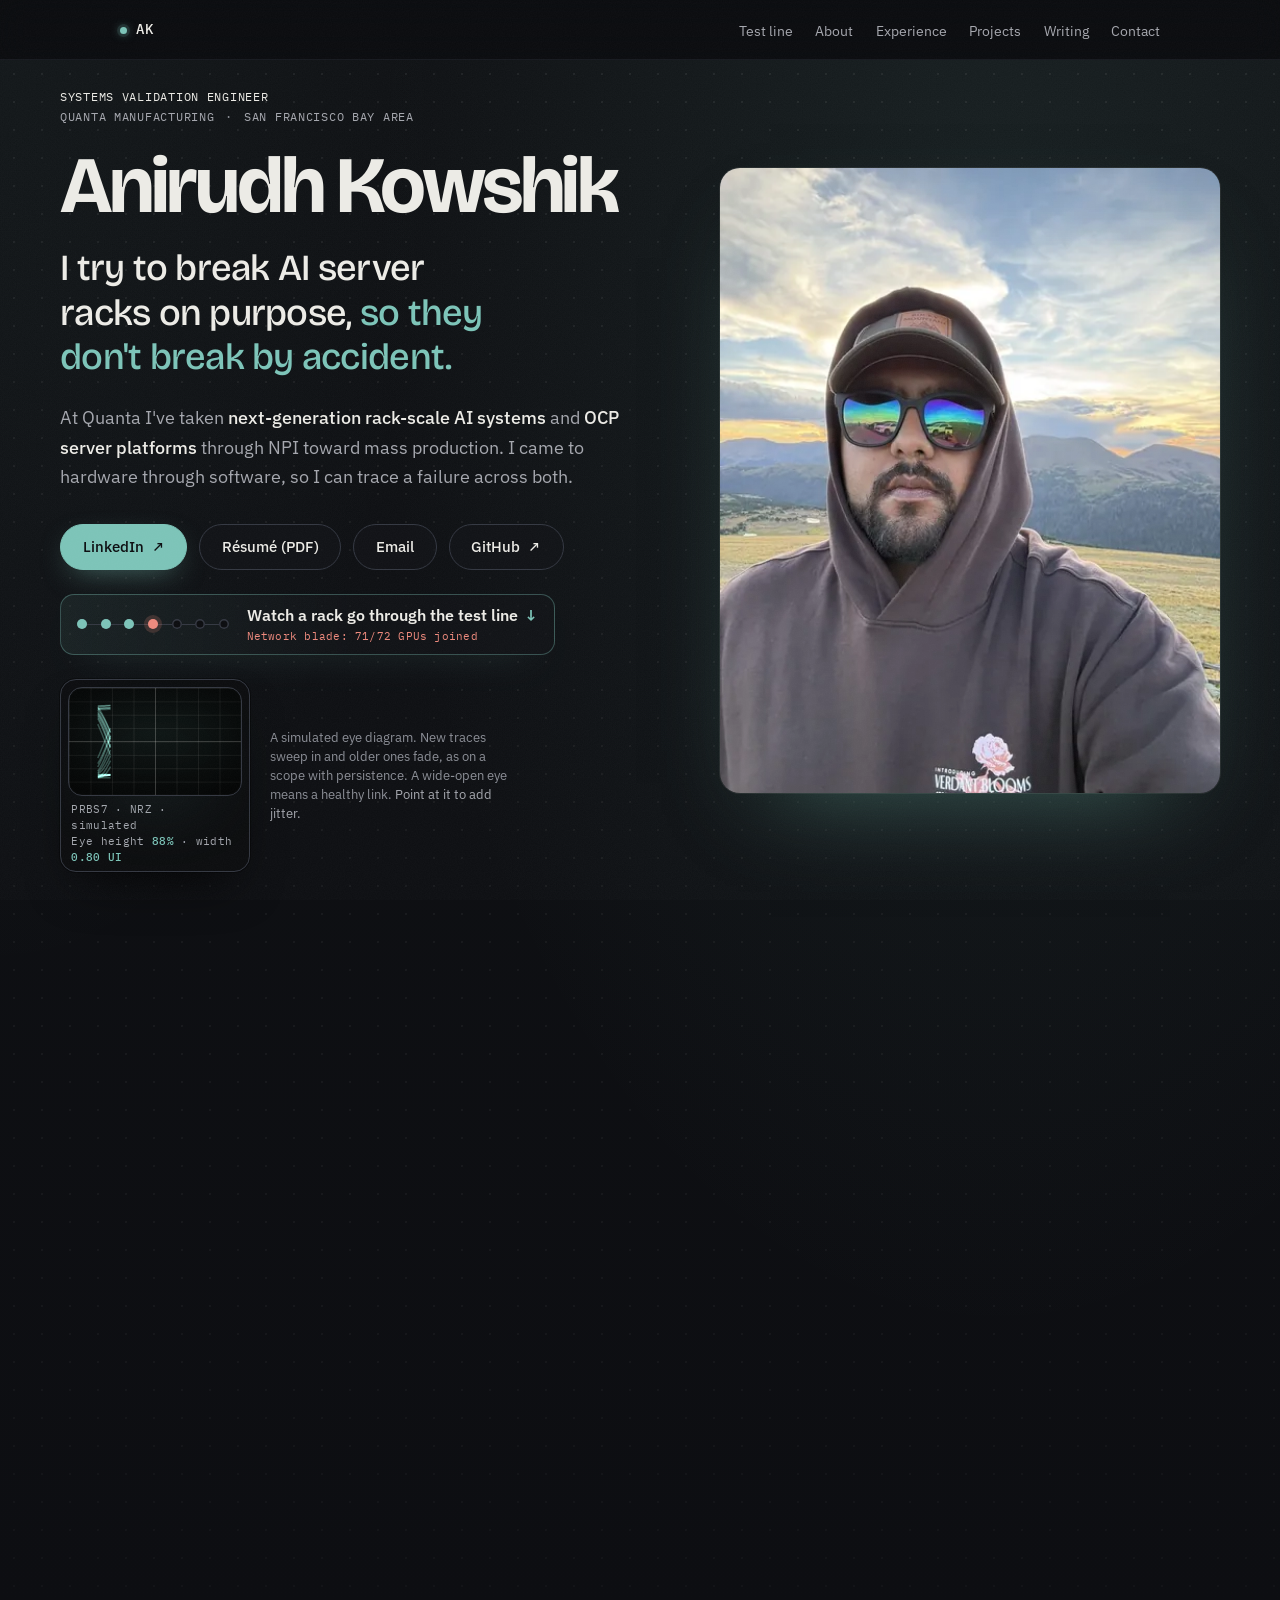
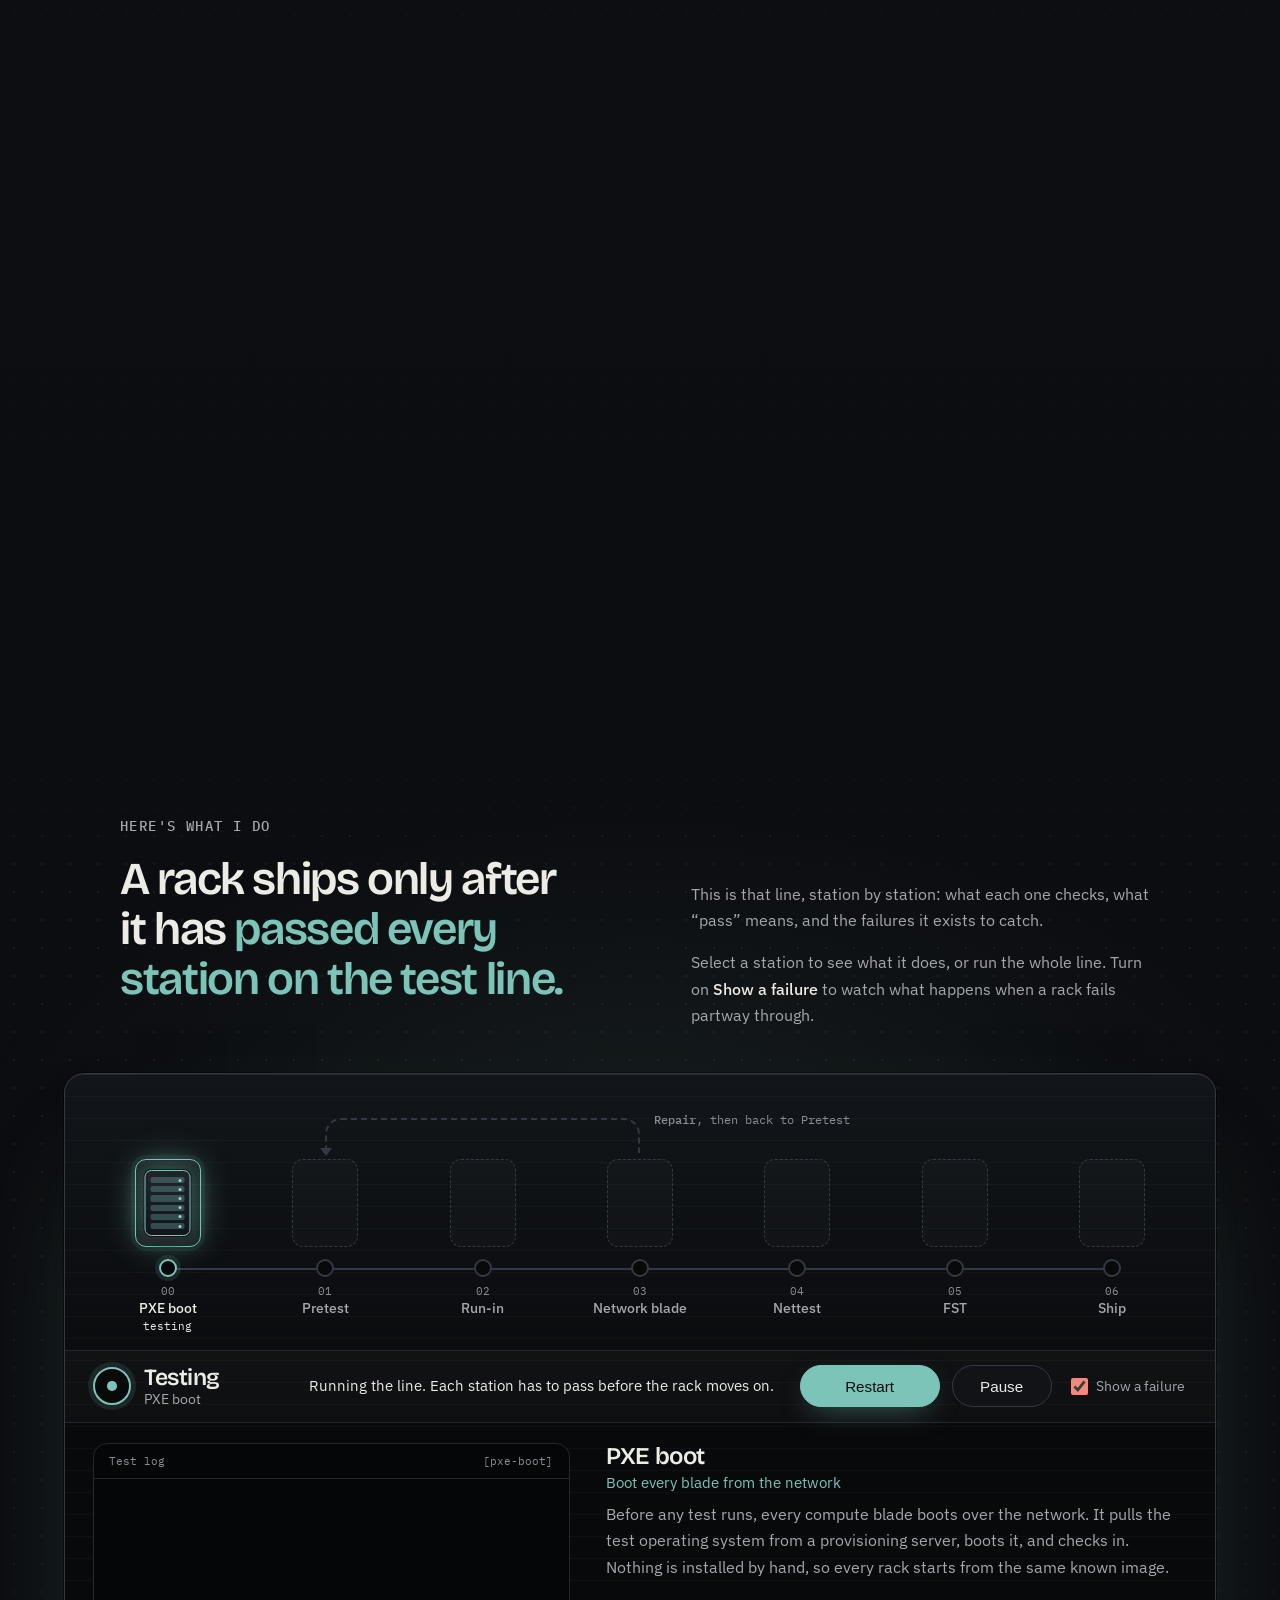
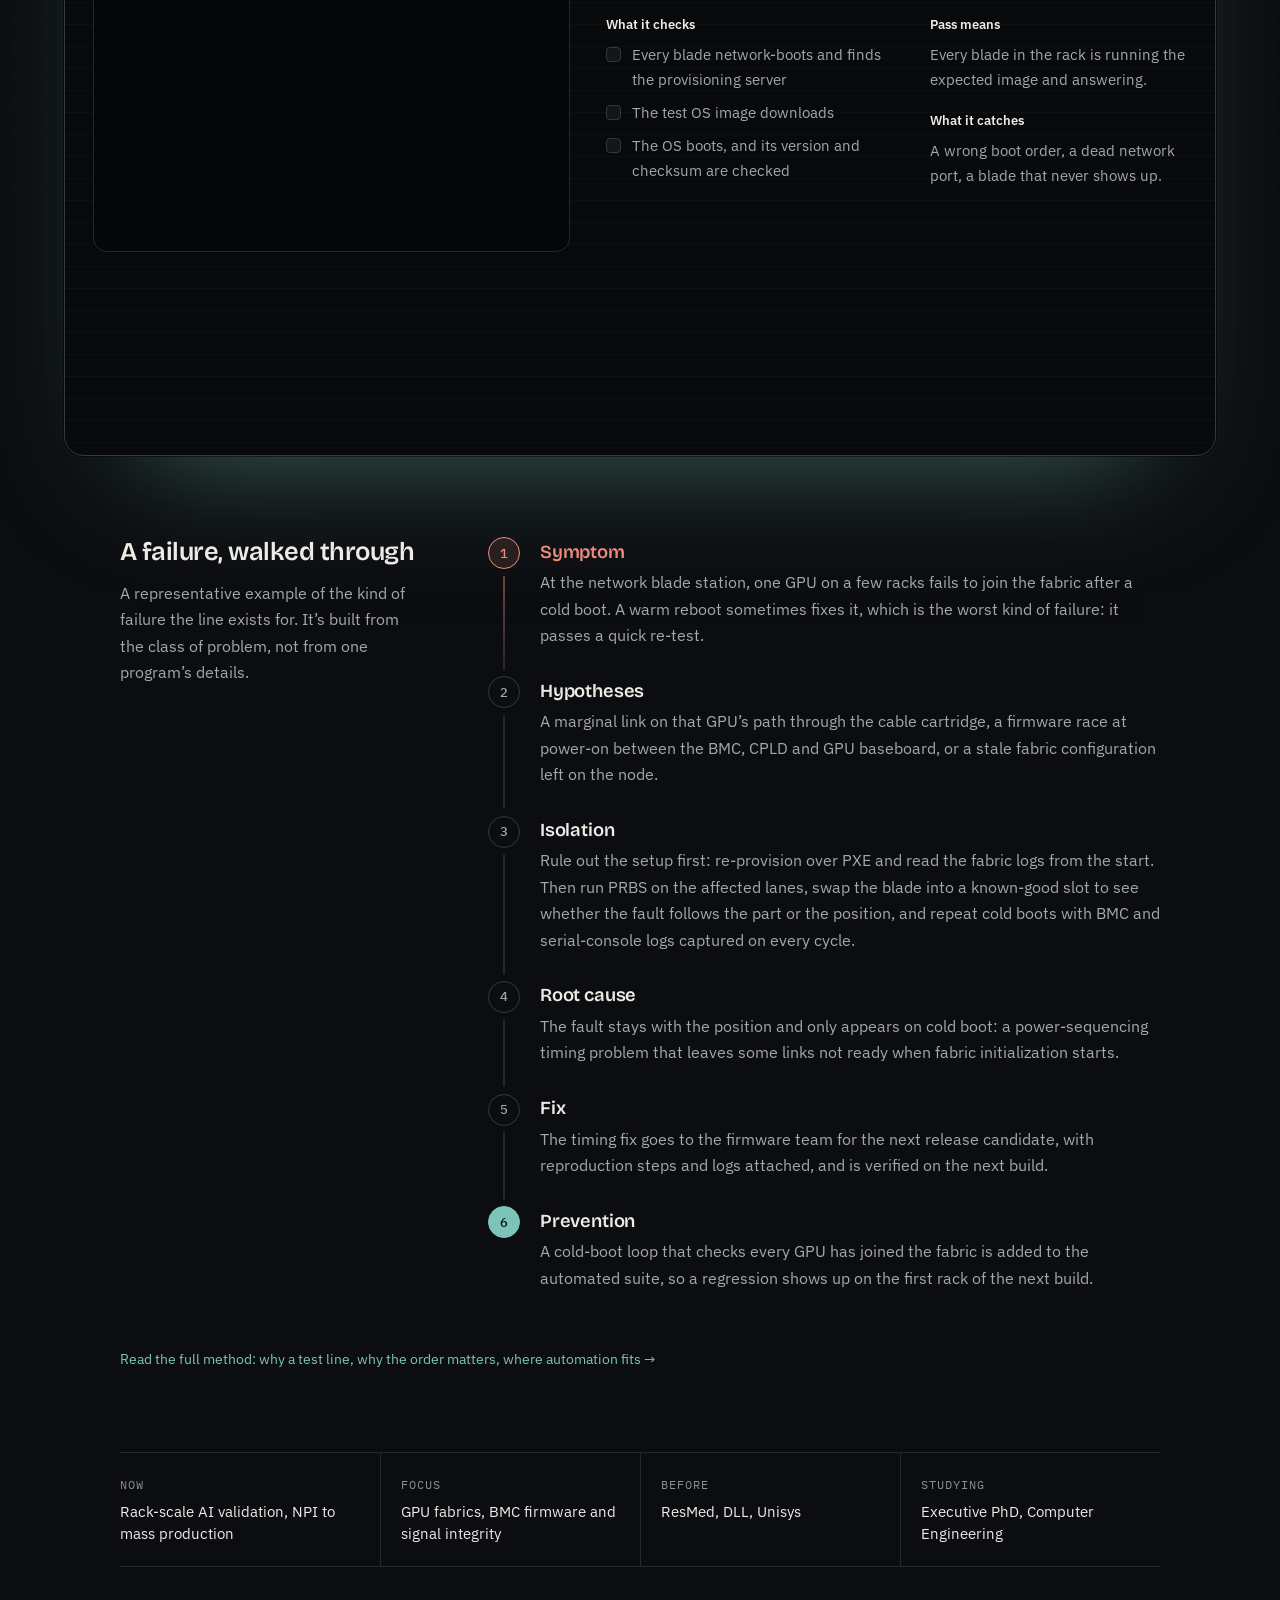
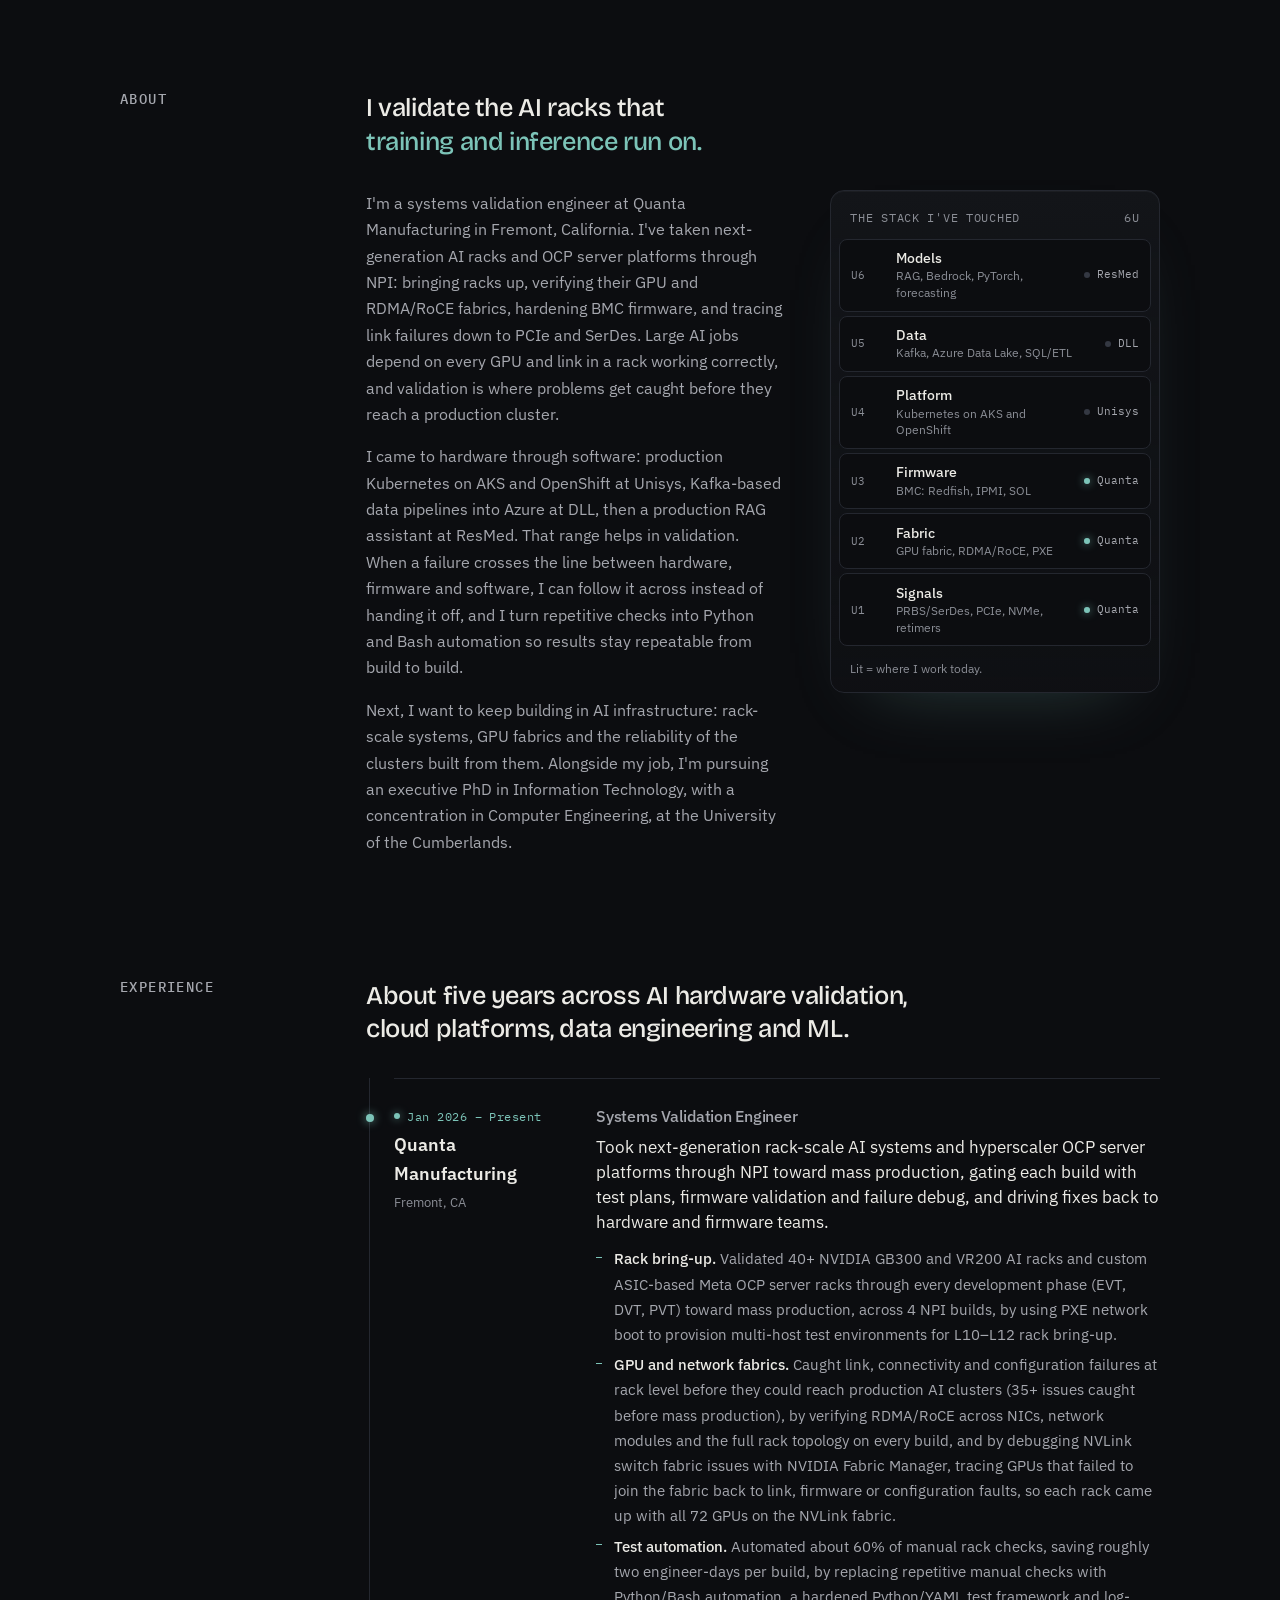
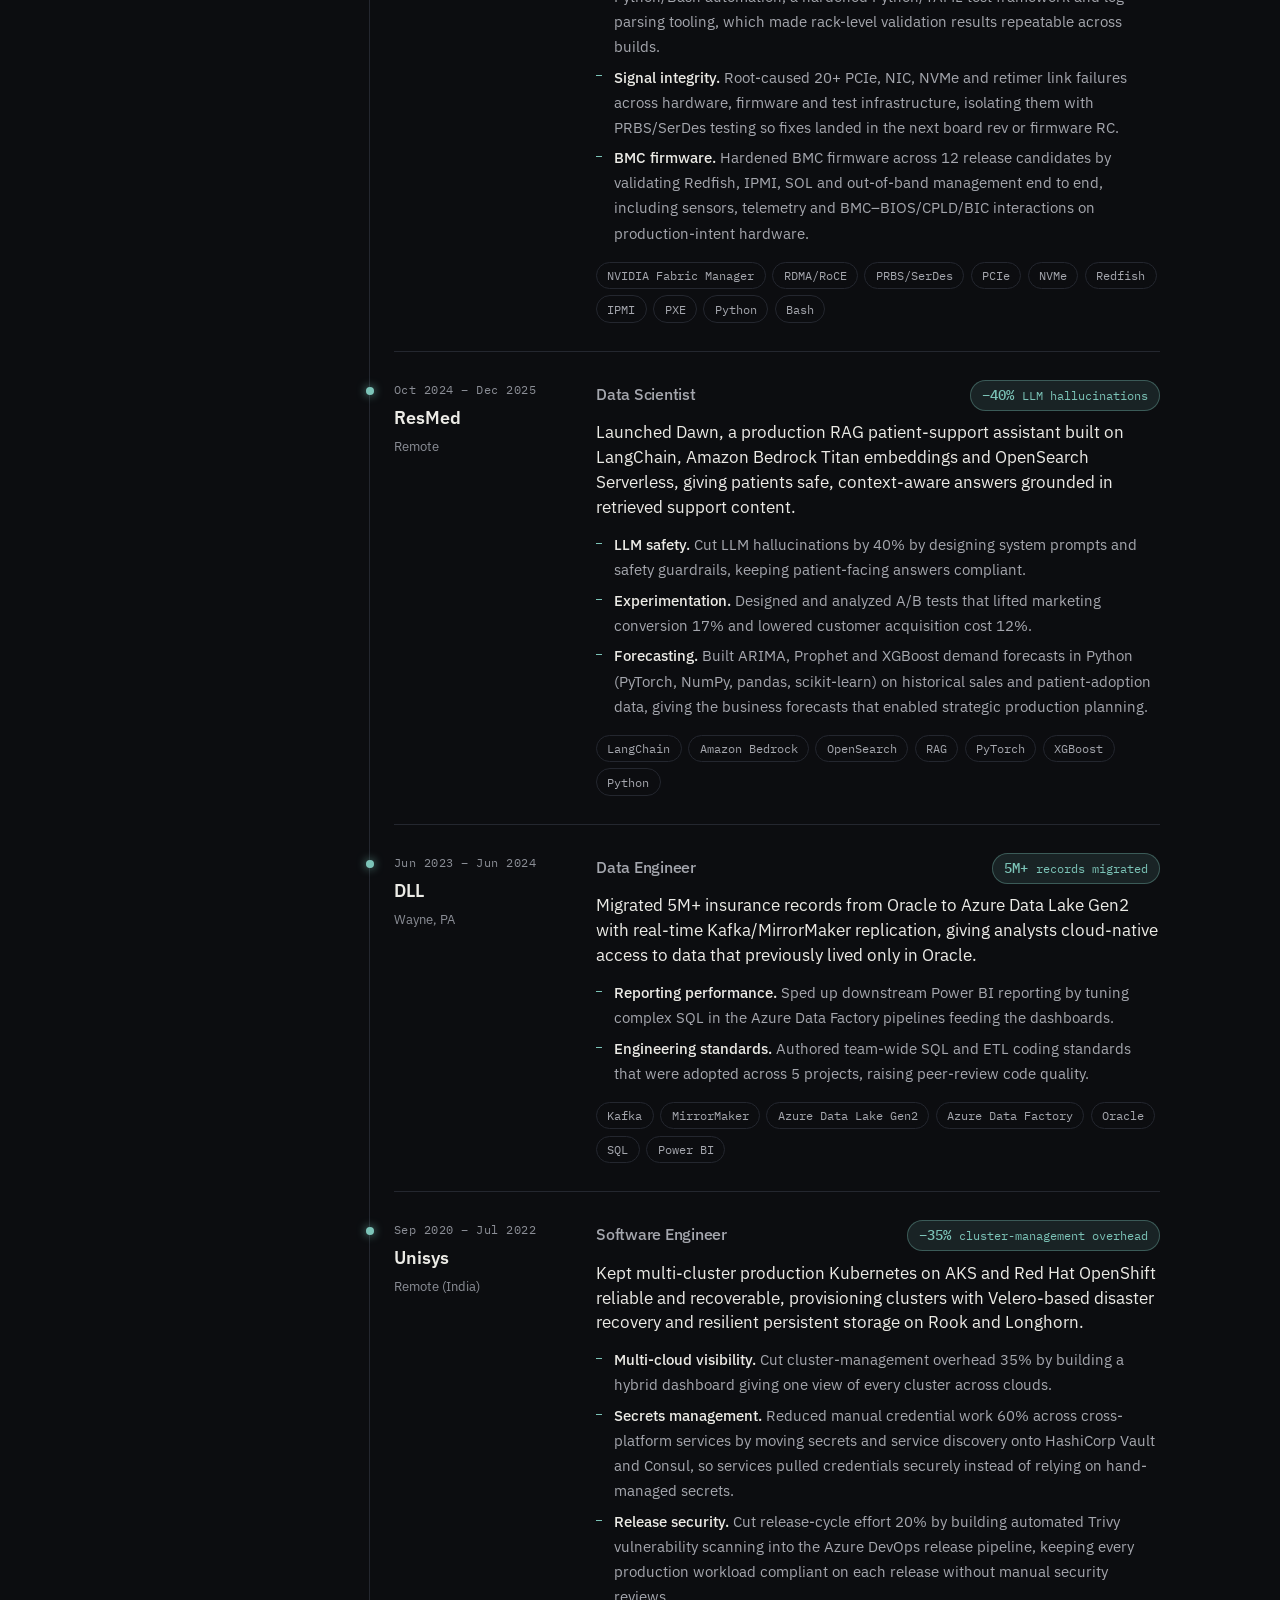
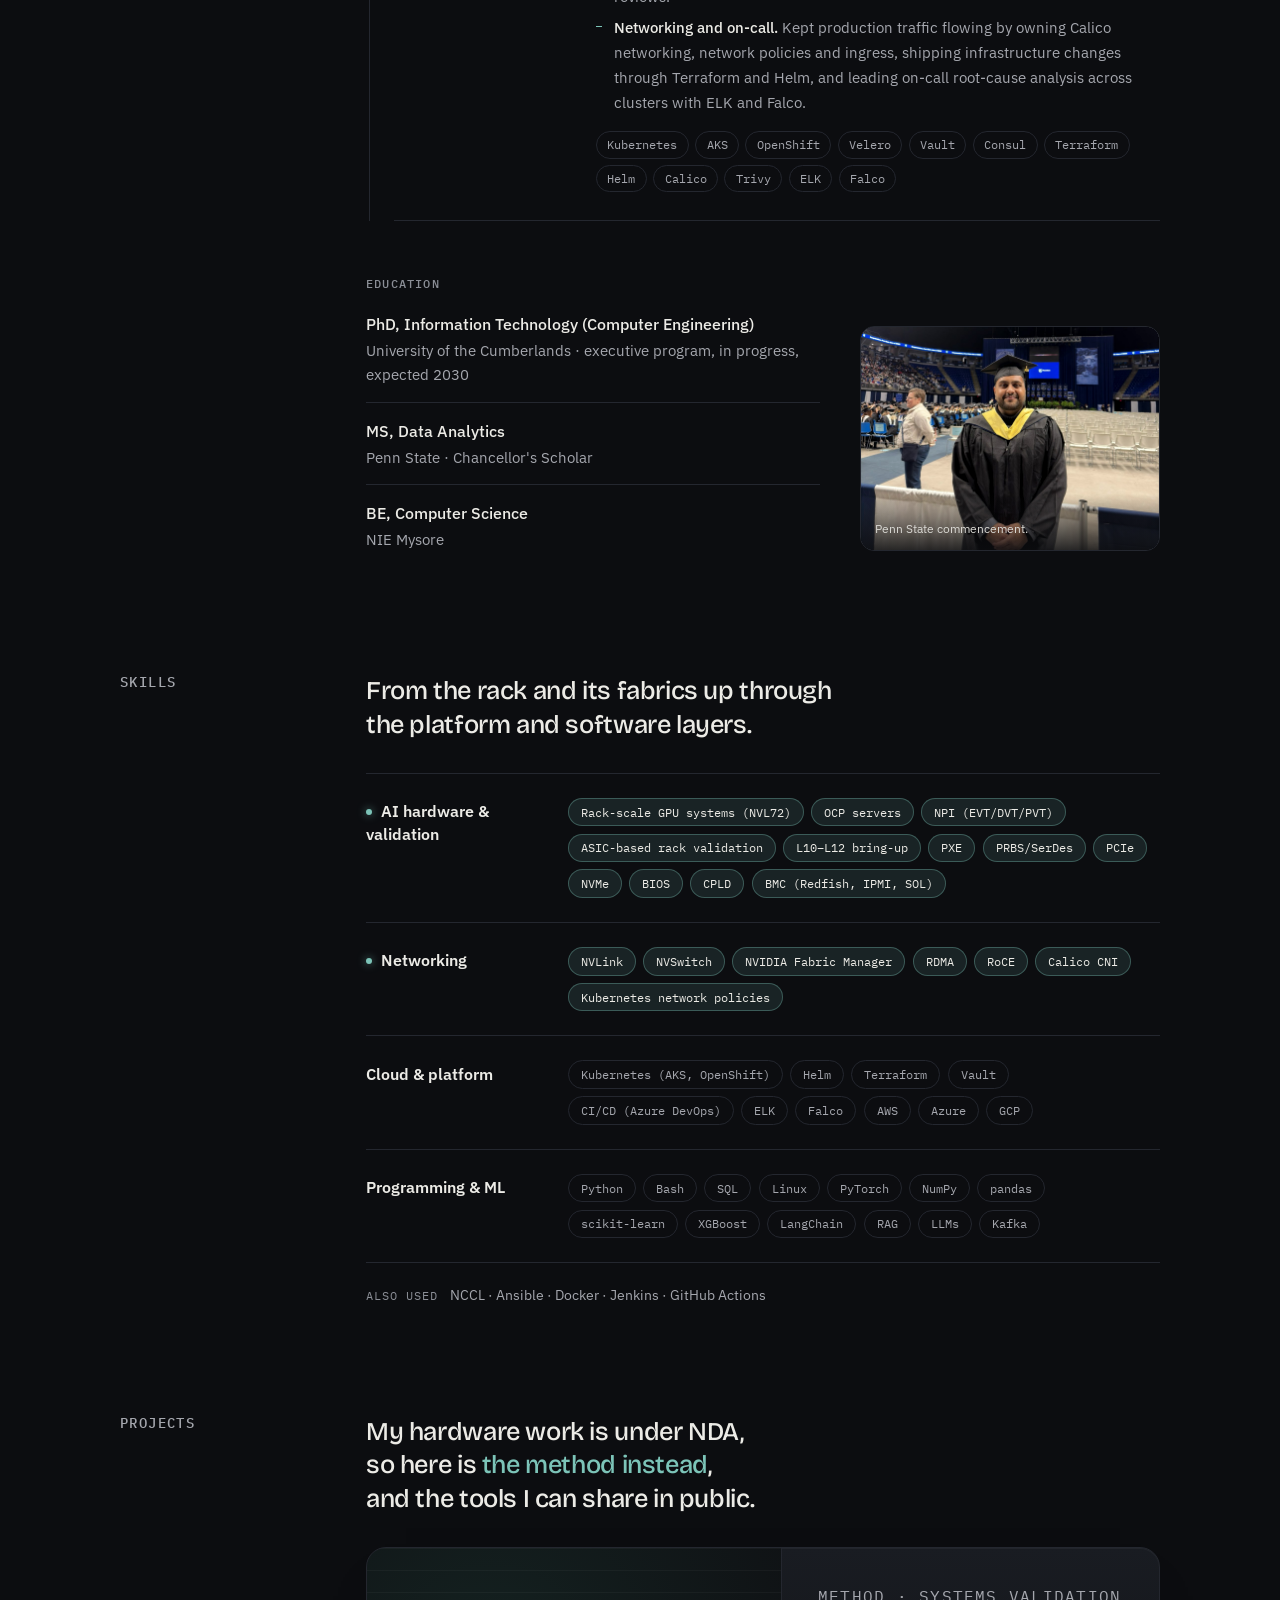
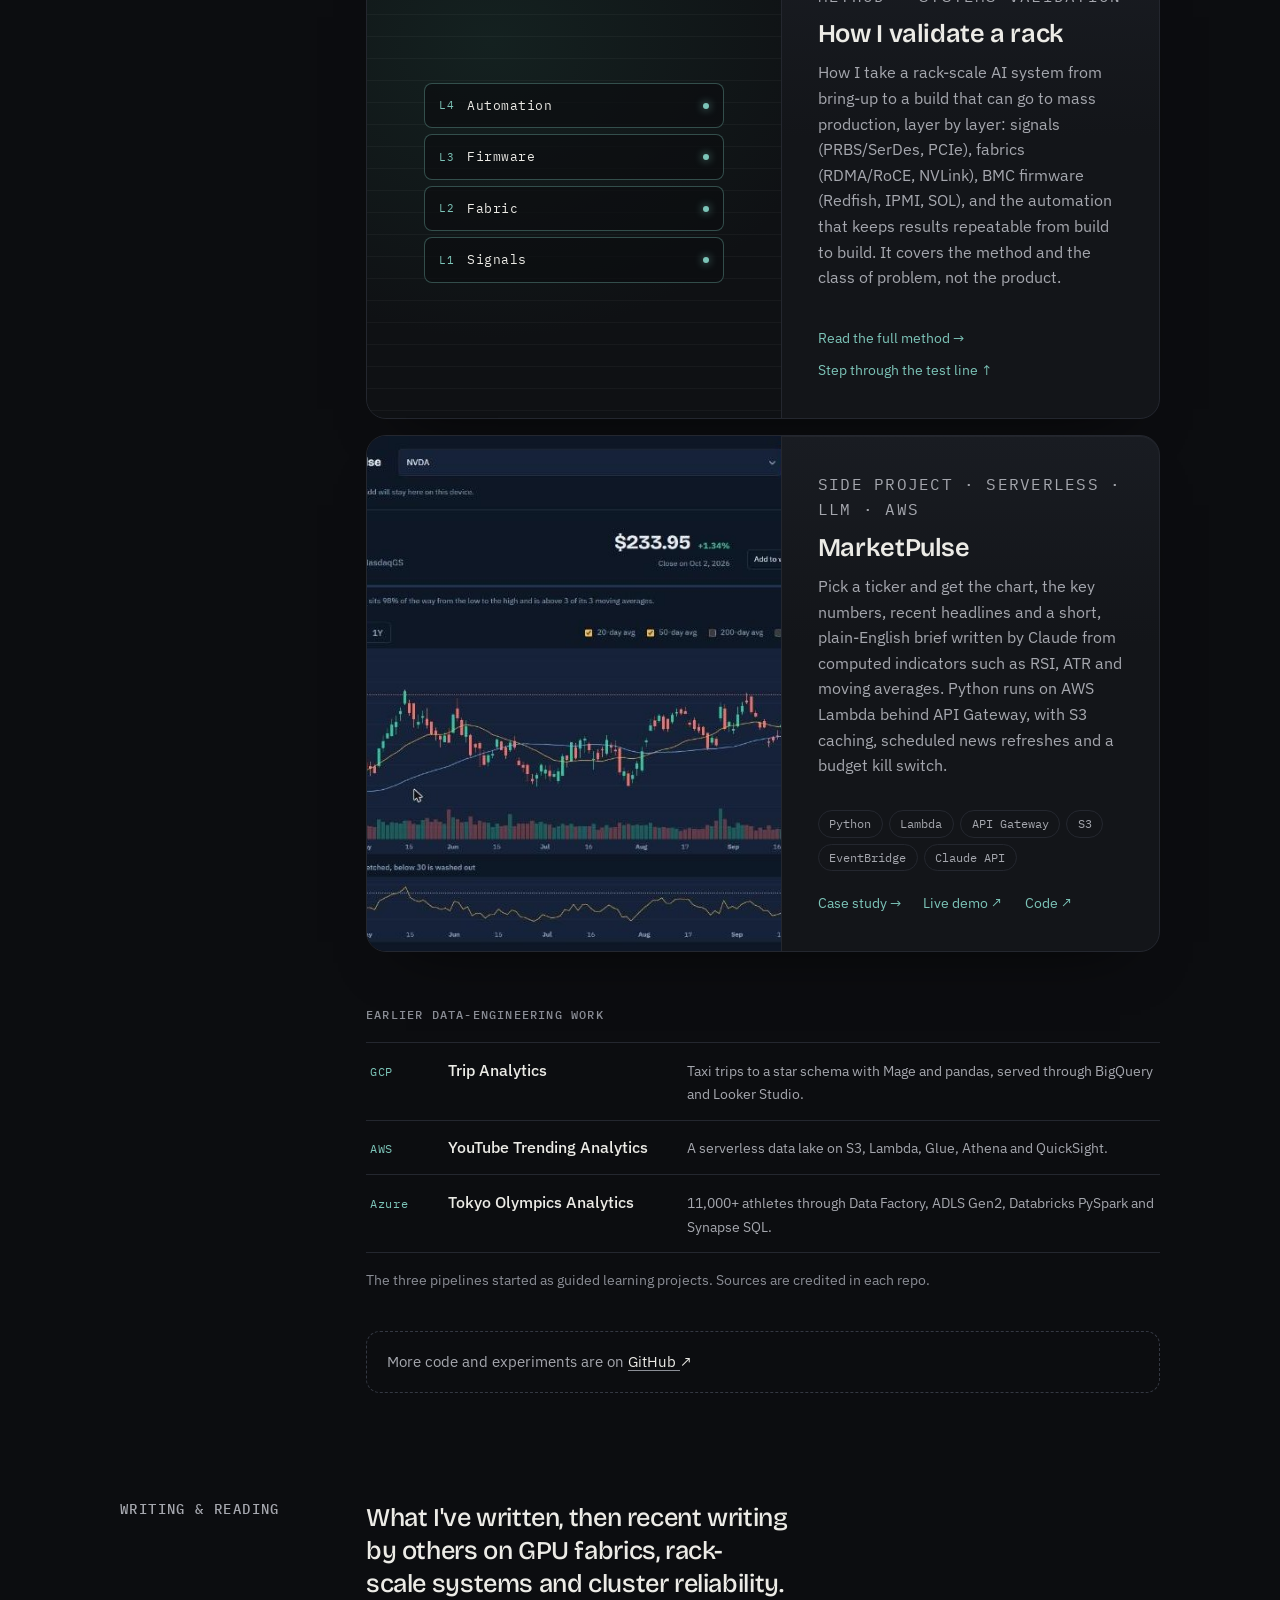
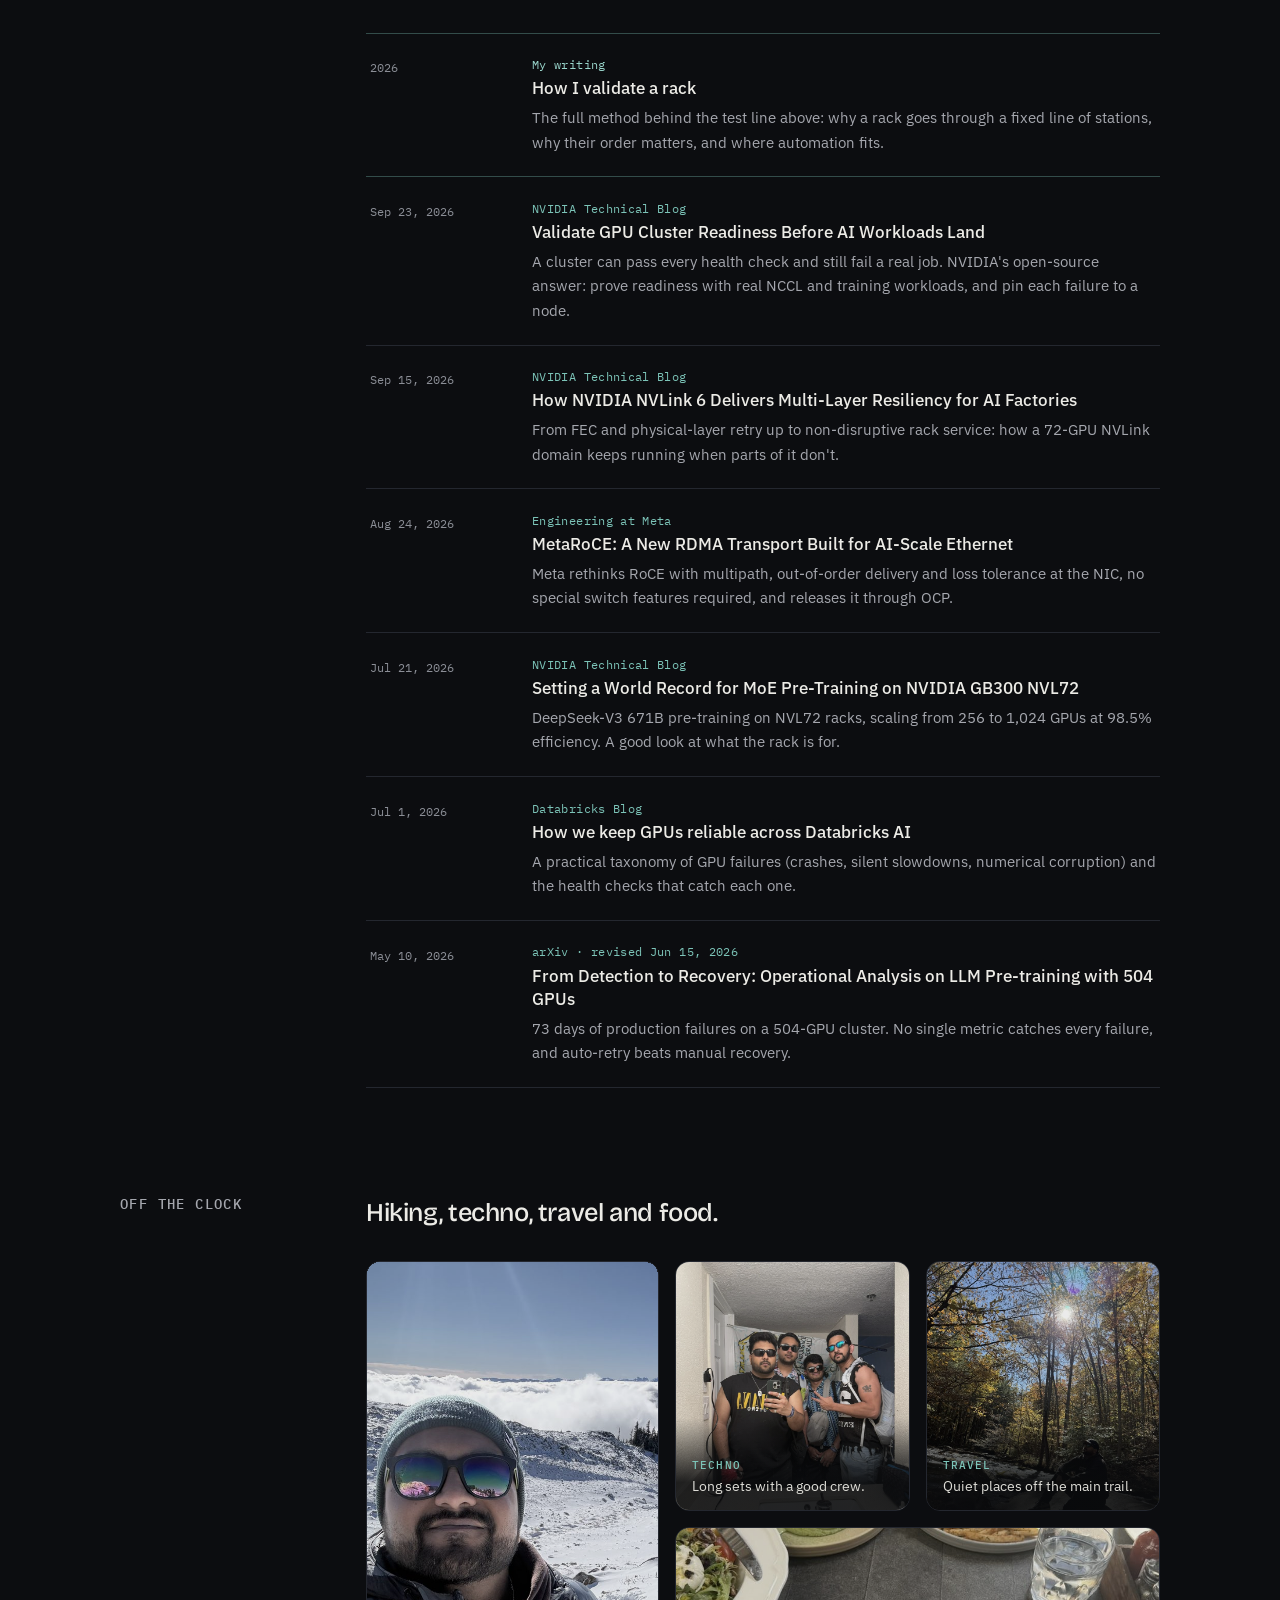
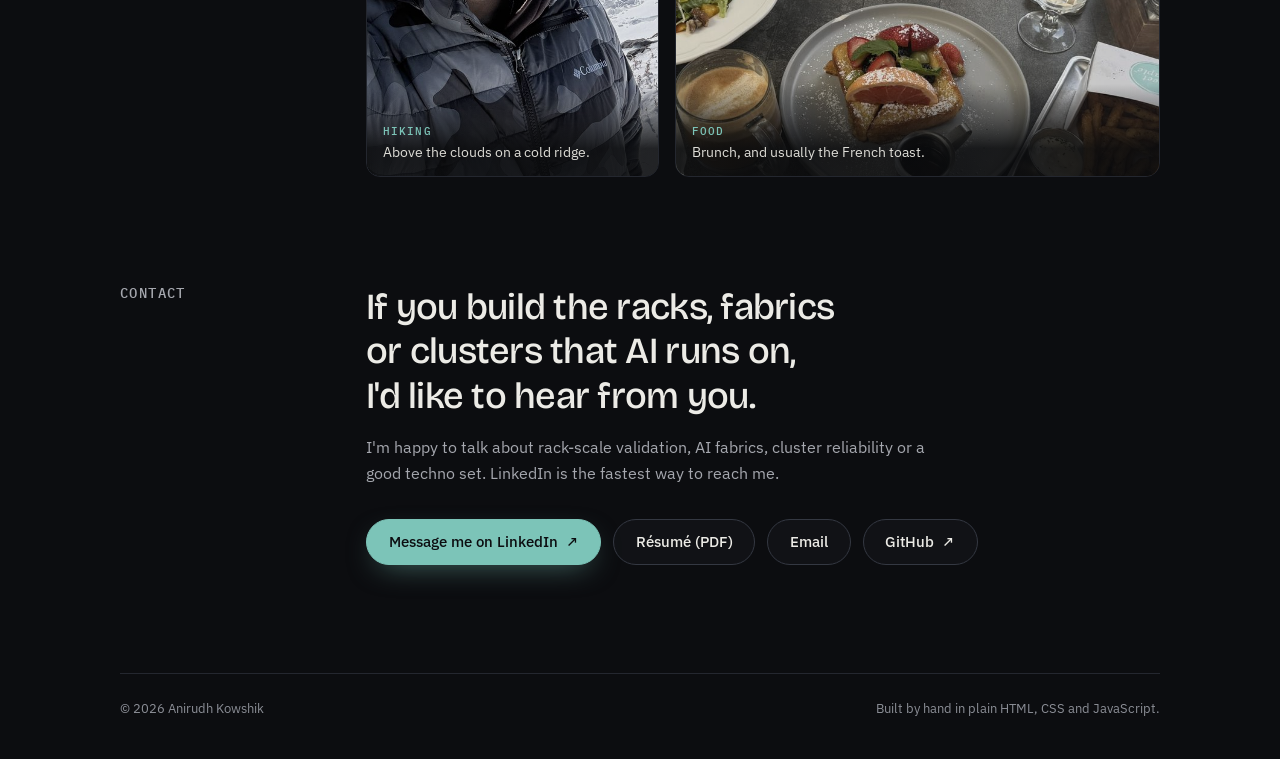
==== commit e0a16ca9: "MarketPulse: update the case study and home card for the Claude rebuild New text for the architectur" ====
--- a/index.html
+++ b/index.html
@@ -405,13 +405,13 @@
 
           <article class="feature">
             <figure class="feature-media">
-              <img src="images/projects/marketpulse-landing.jpg" alt="MarketPulse landing page with a ticker search box" width="1374" height="888" loading="lazy" decoding="async">
+              <img src="images/projects/marketpulse-chart.jpg?v=2" alt="MarketPulse candlestick chart for NVDA with moving averages and an RSI panel" width="690" height="582" loading="lazy" decoding="async">
             </figure>
             <div class="feature-body">
               <p class="kicker">Side project &middot; Serverless &middot; LLM &middot; AWS</p>
               <h3>MarketPulse</h3>
-              <p>Type a ticker and get a short, plain-English brief built from computed indicators such as RSI, ATR and moving averages. FastAPI runs on AWS Lambda behind API Gateway, with S3 caching, Plotly charts and an LLM that may only use the numbers it is given.</p>
-              <ul class="tags" aria-label="Tech"><li>Python</li><li>FastAPI</li><li>Lambda</li><li>API Gateway</li><li>S3</li><li>OpenAI API</li><li>Plotly</li></ul>
+              <p>Pick a ticker and get the chart, the key numbers, recent headlines and a short, plain-English brief written by Claude from computed indicators such as RSI, ATR and moving averages. Python runs on AWS Lambda behind API Gateway, with S3 caching, scheduled news refreshes and a budget kill switch.</p>
+              <ul class="tags" aria-label="Tech"><li>Python</li><li>Lambda</li><li>API Gateway</li><li>S3</li><li>EventBridge</li><li>Claude API</li></ul>
               <div class="links">
                 <a href="projects/marketpulse.html">Case study <span class="arrow" aria-hidden="true">&rarr;</span></a>
                 <a href="https://kowshik-anirudh.github.io/ai-stock-storyteller/" target="_blank" rel="noopener">Live demo <span class="arrow" aria-hidden="true">&#8599;</span></a>
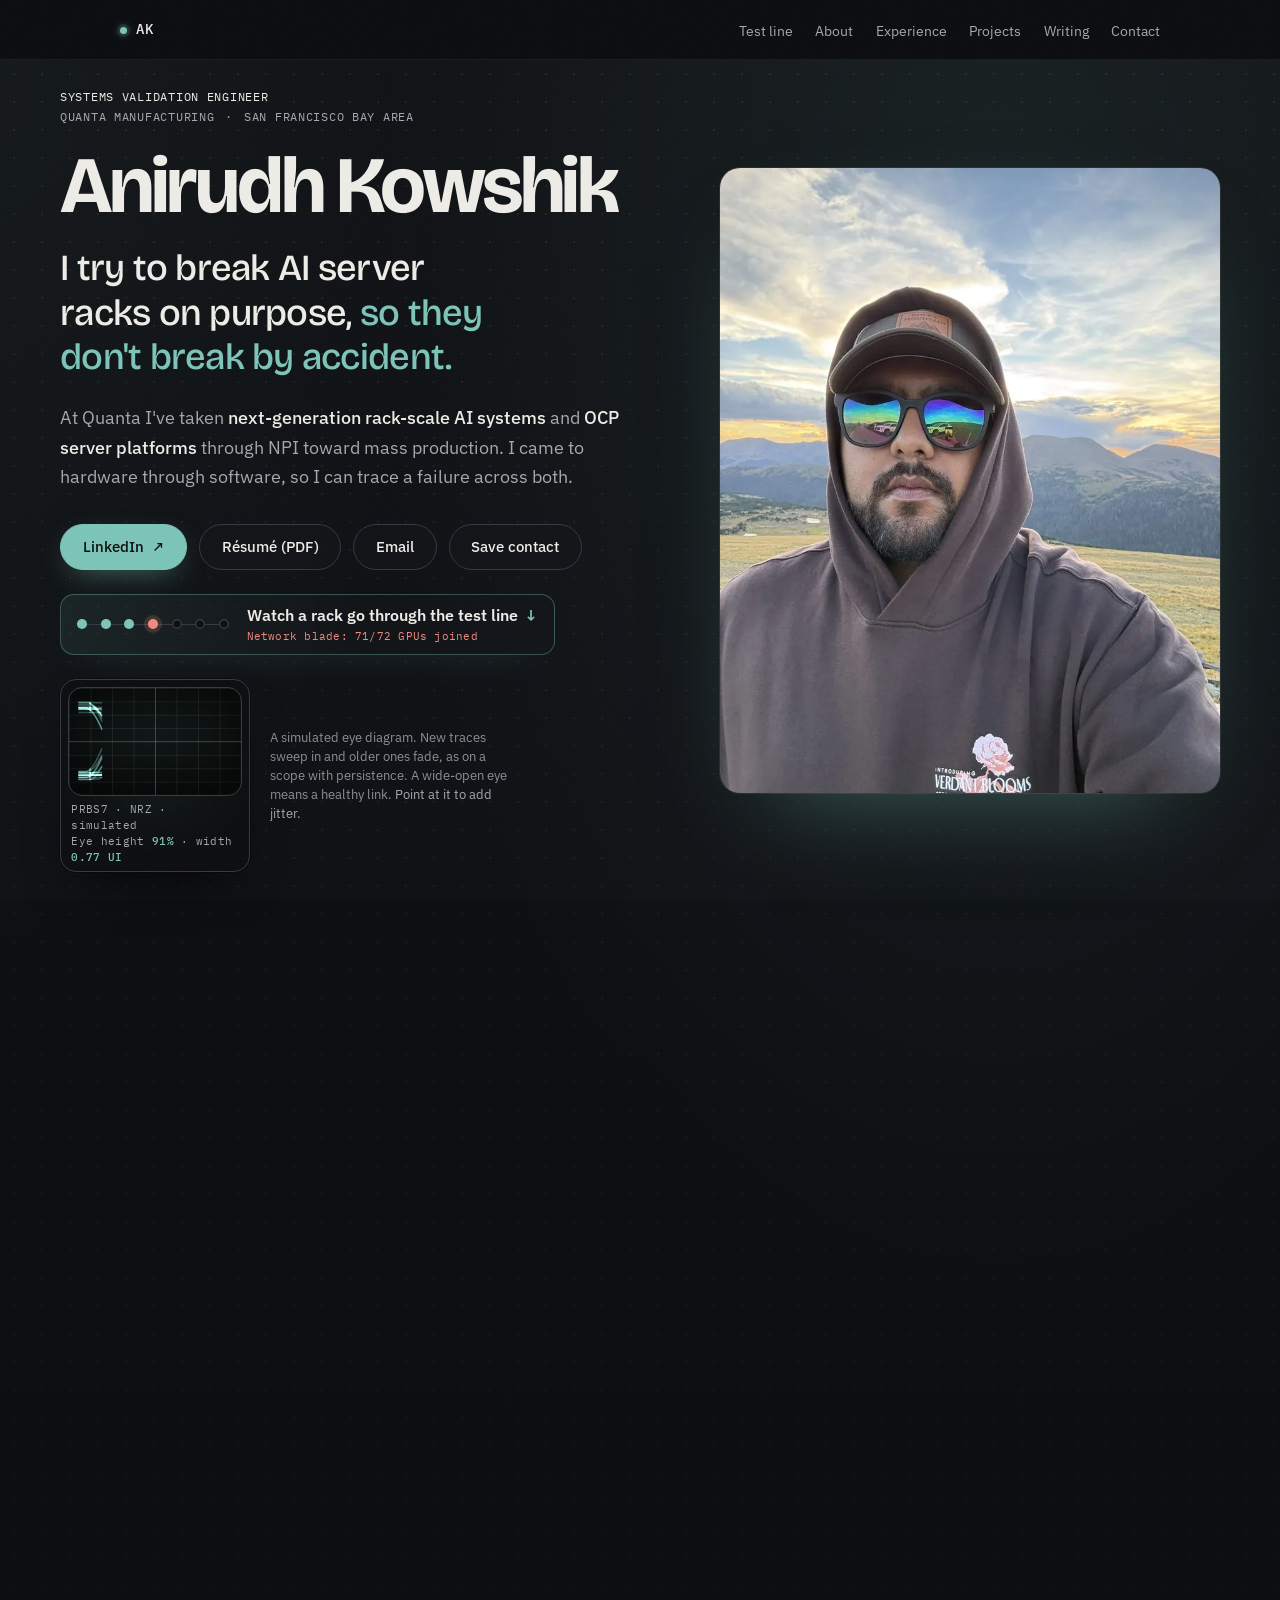
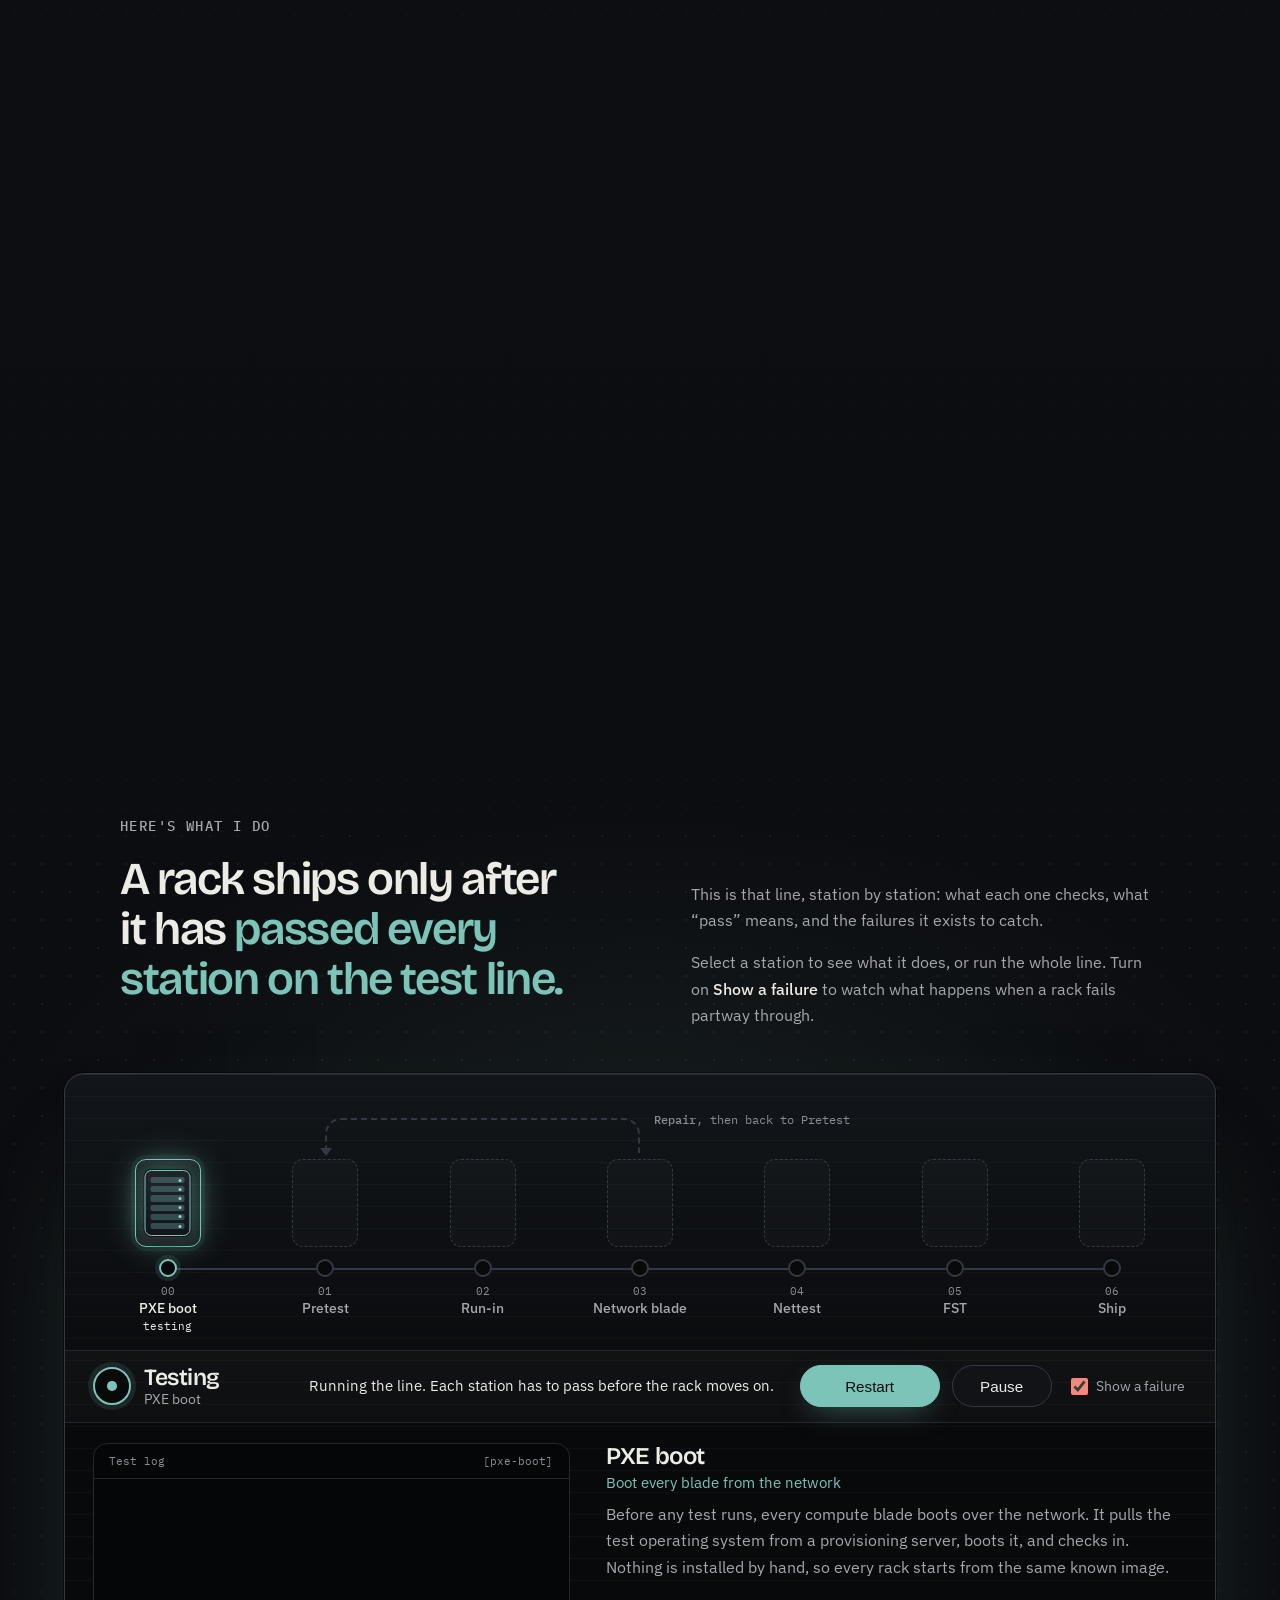
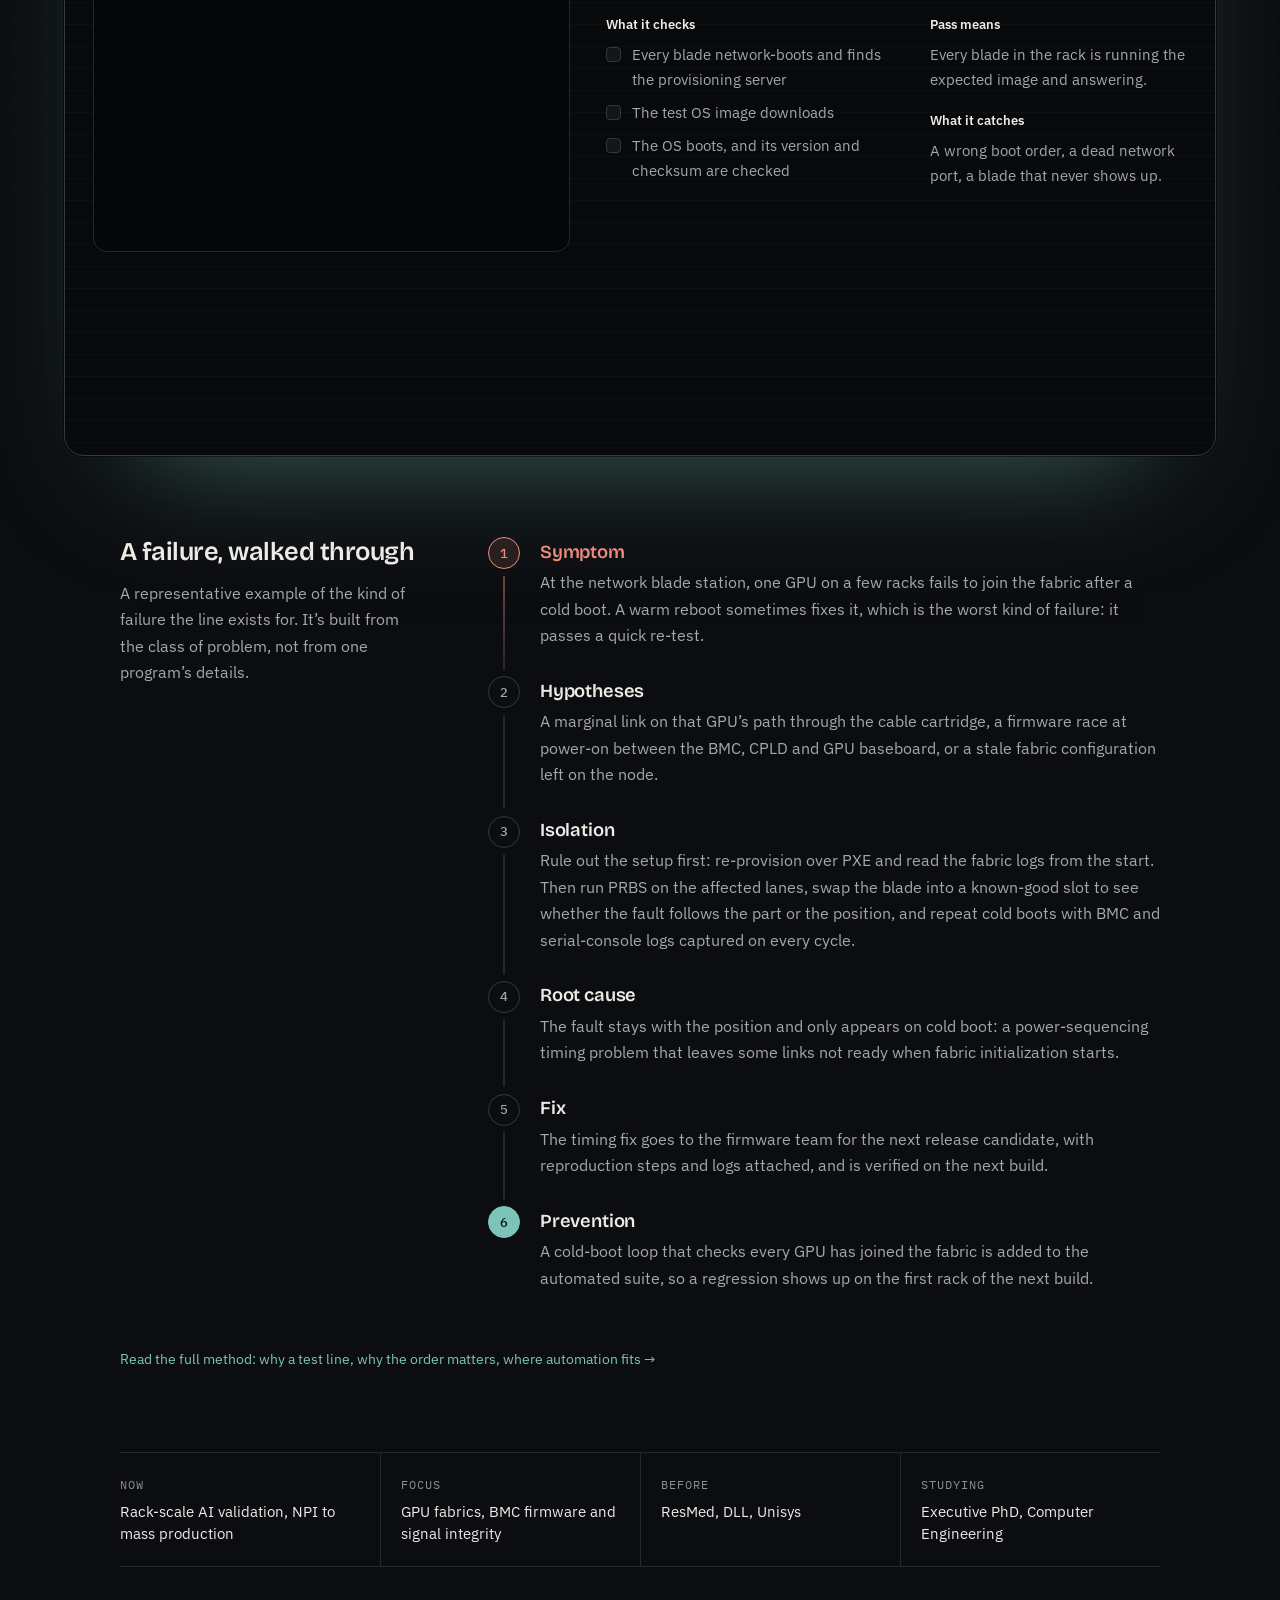
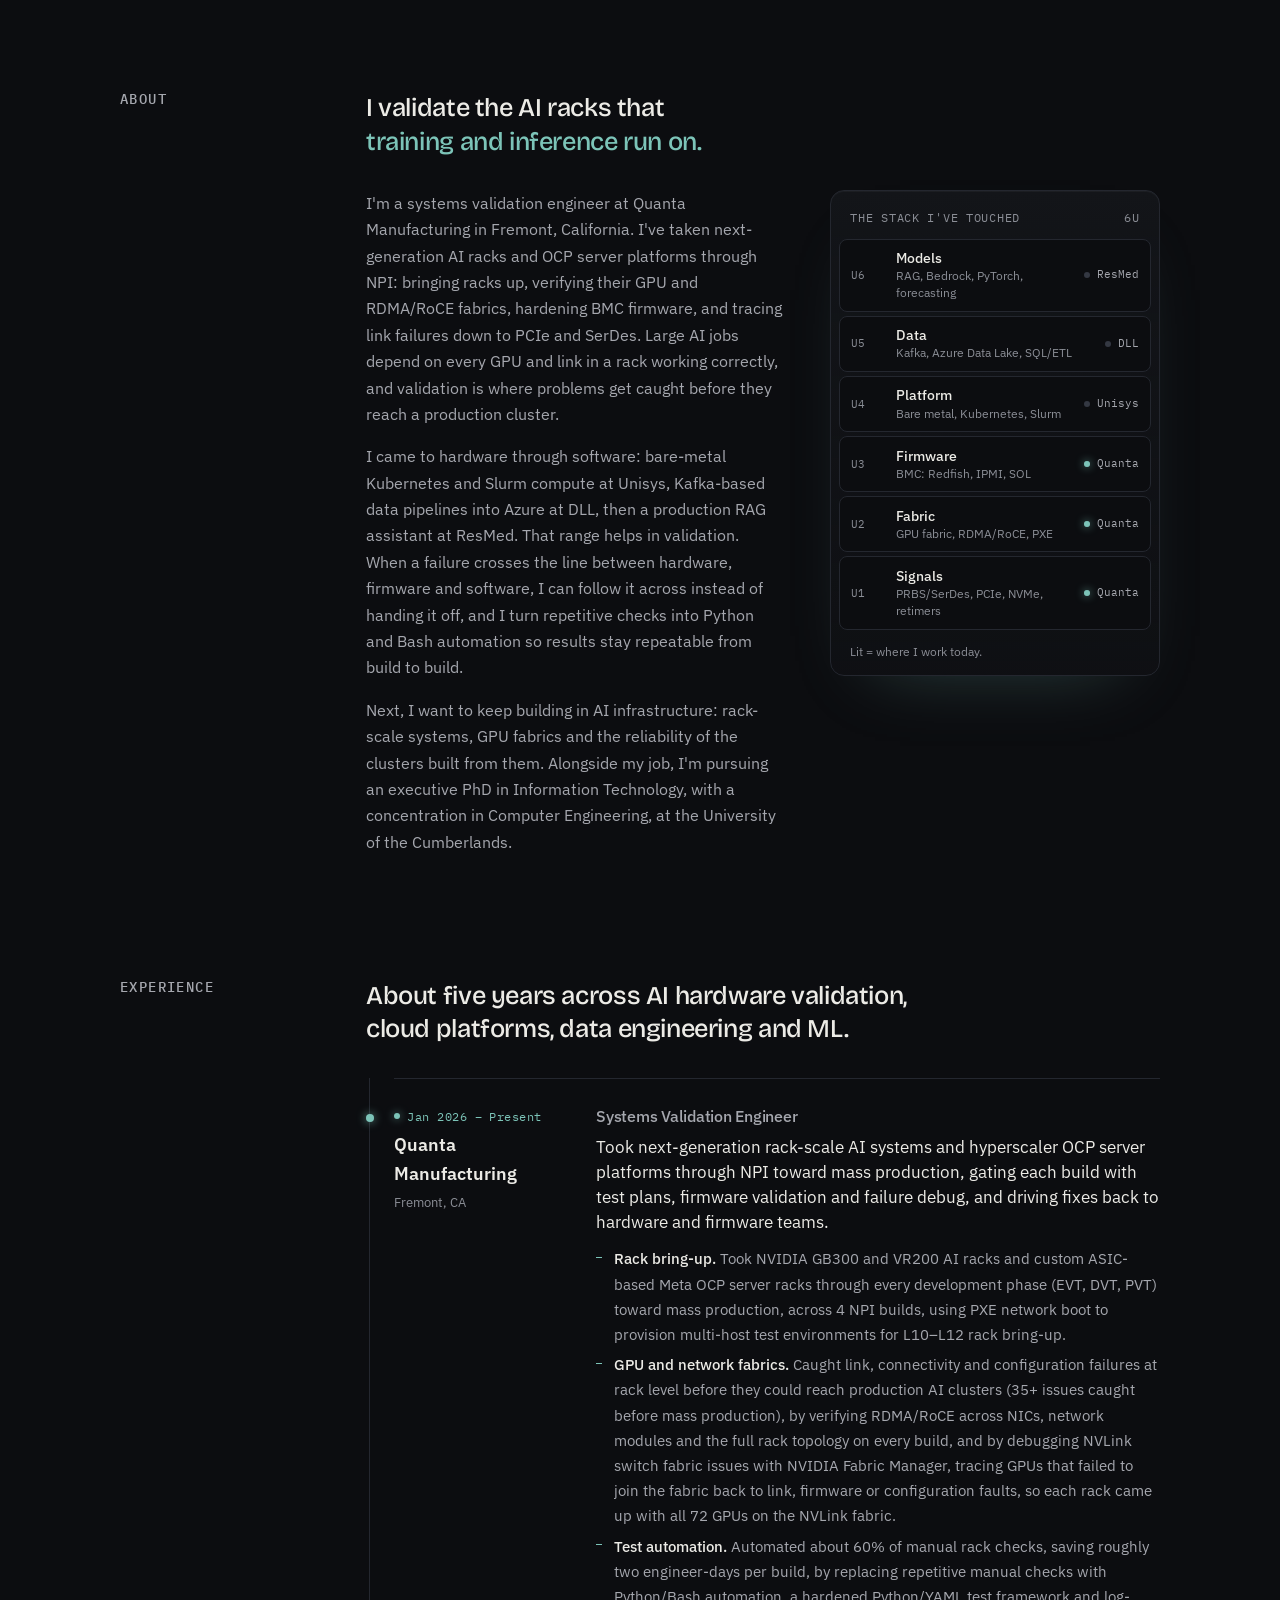
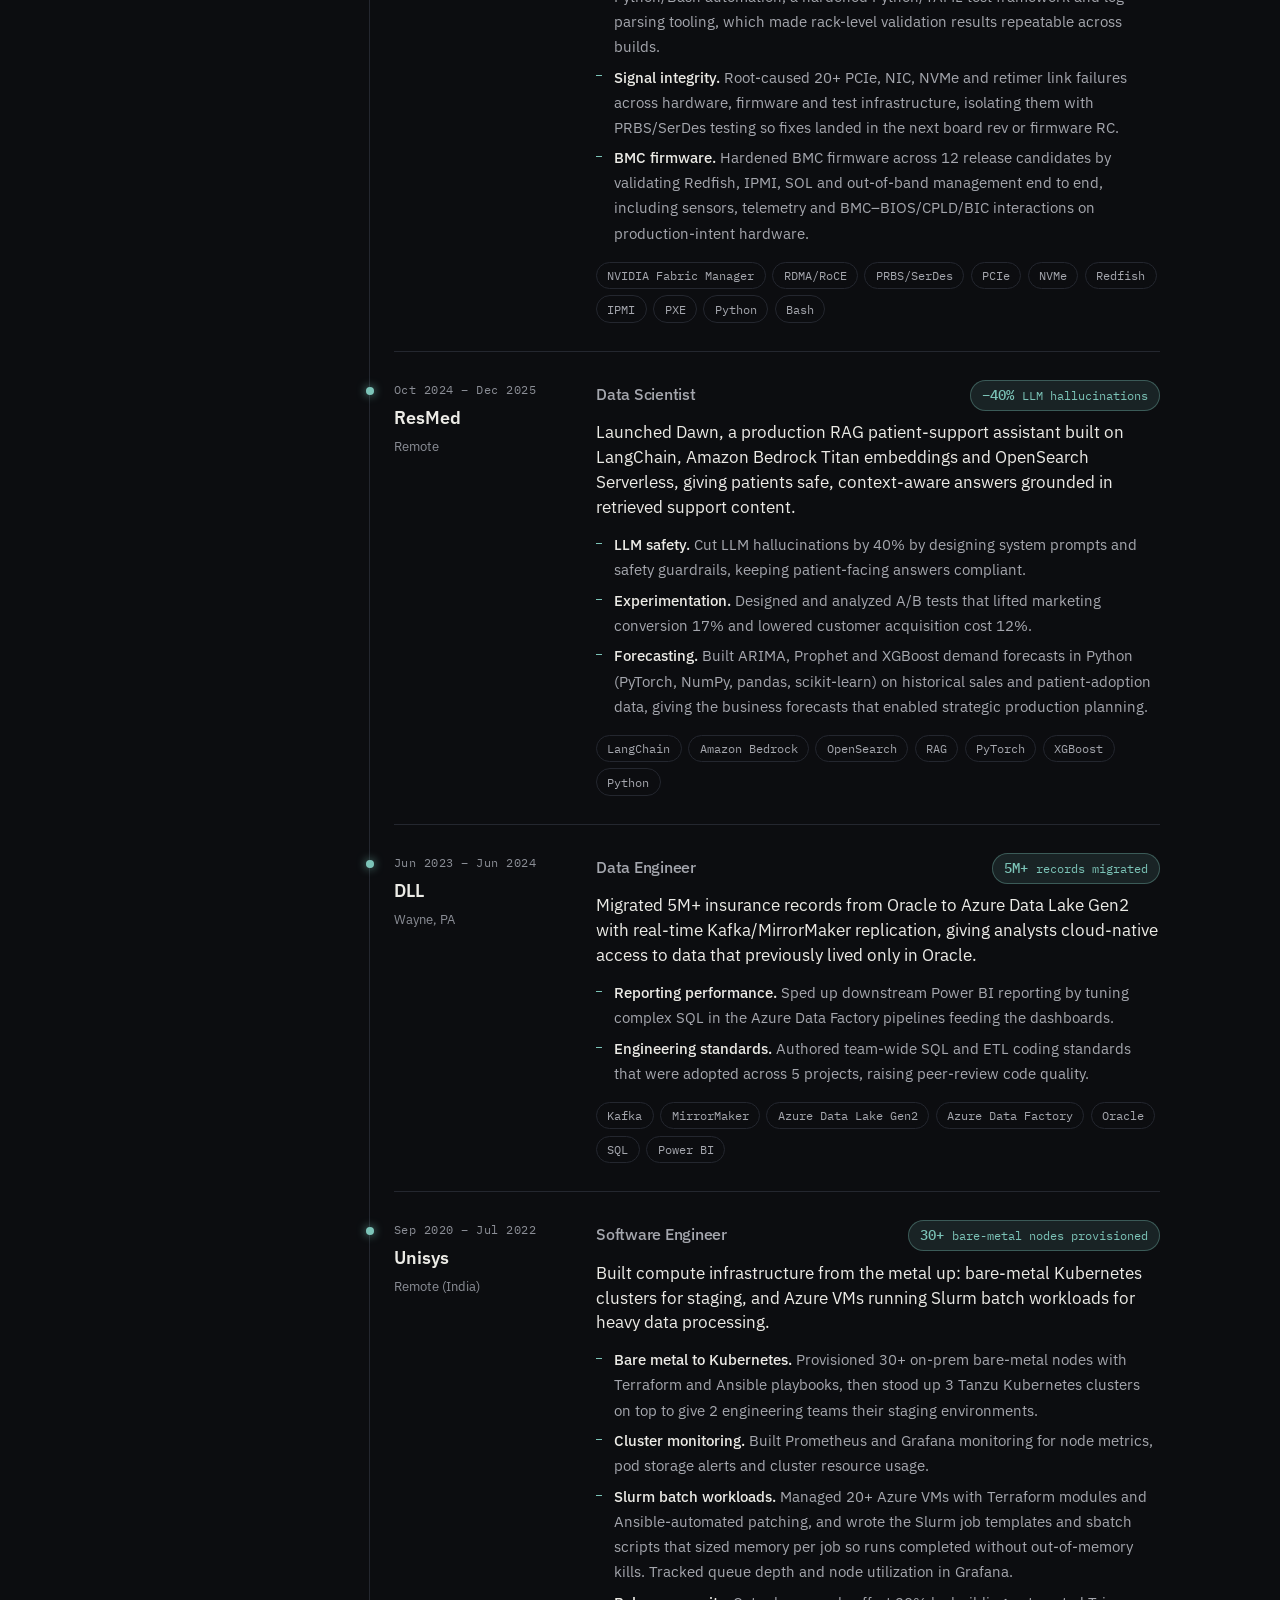
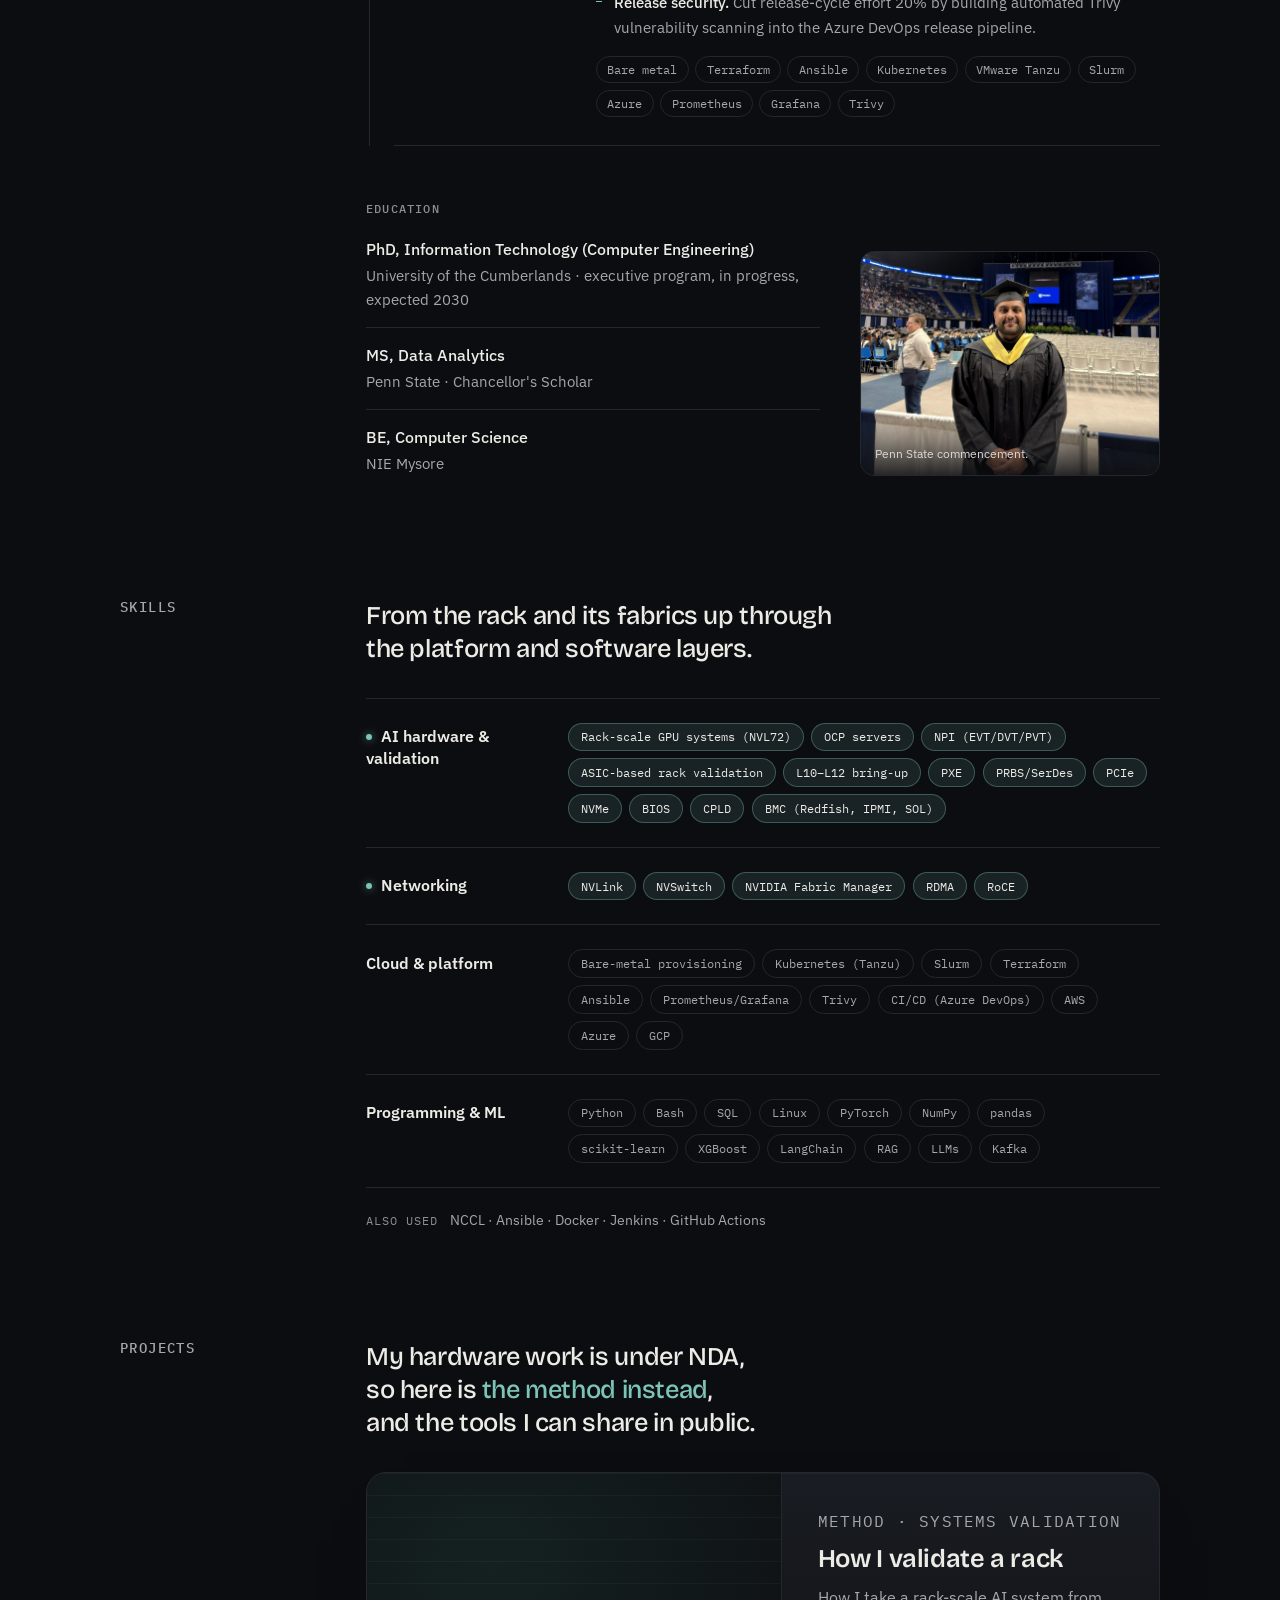
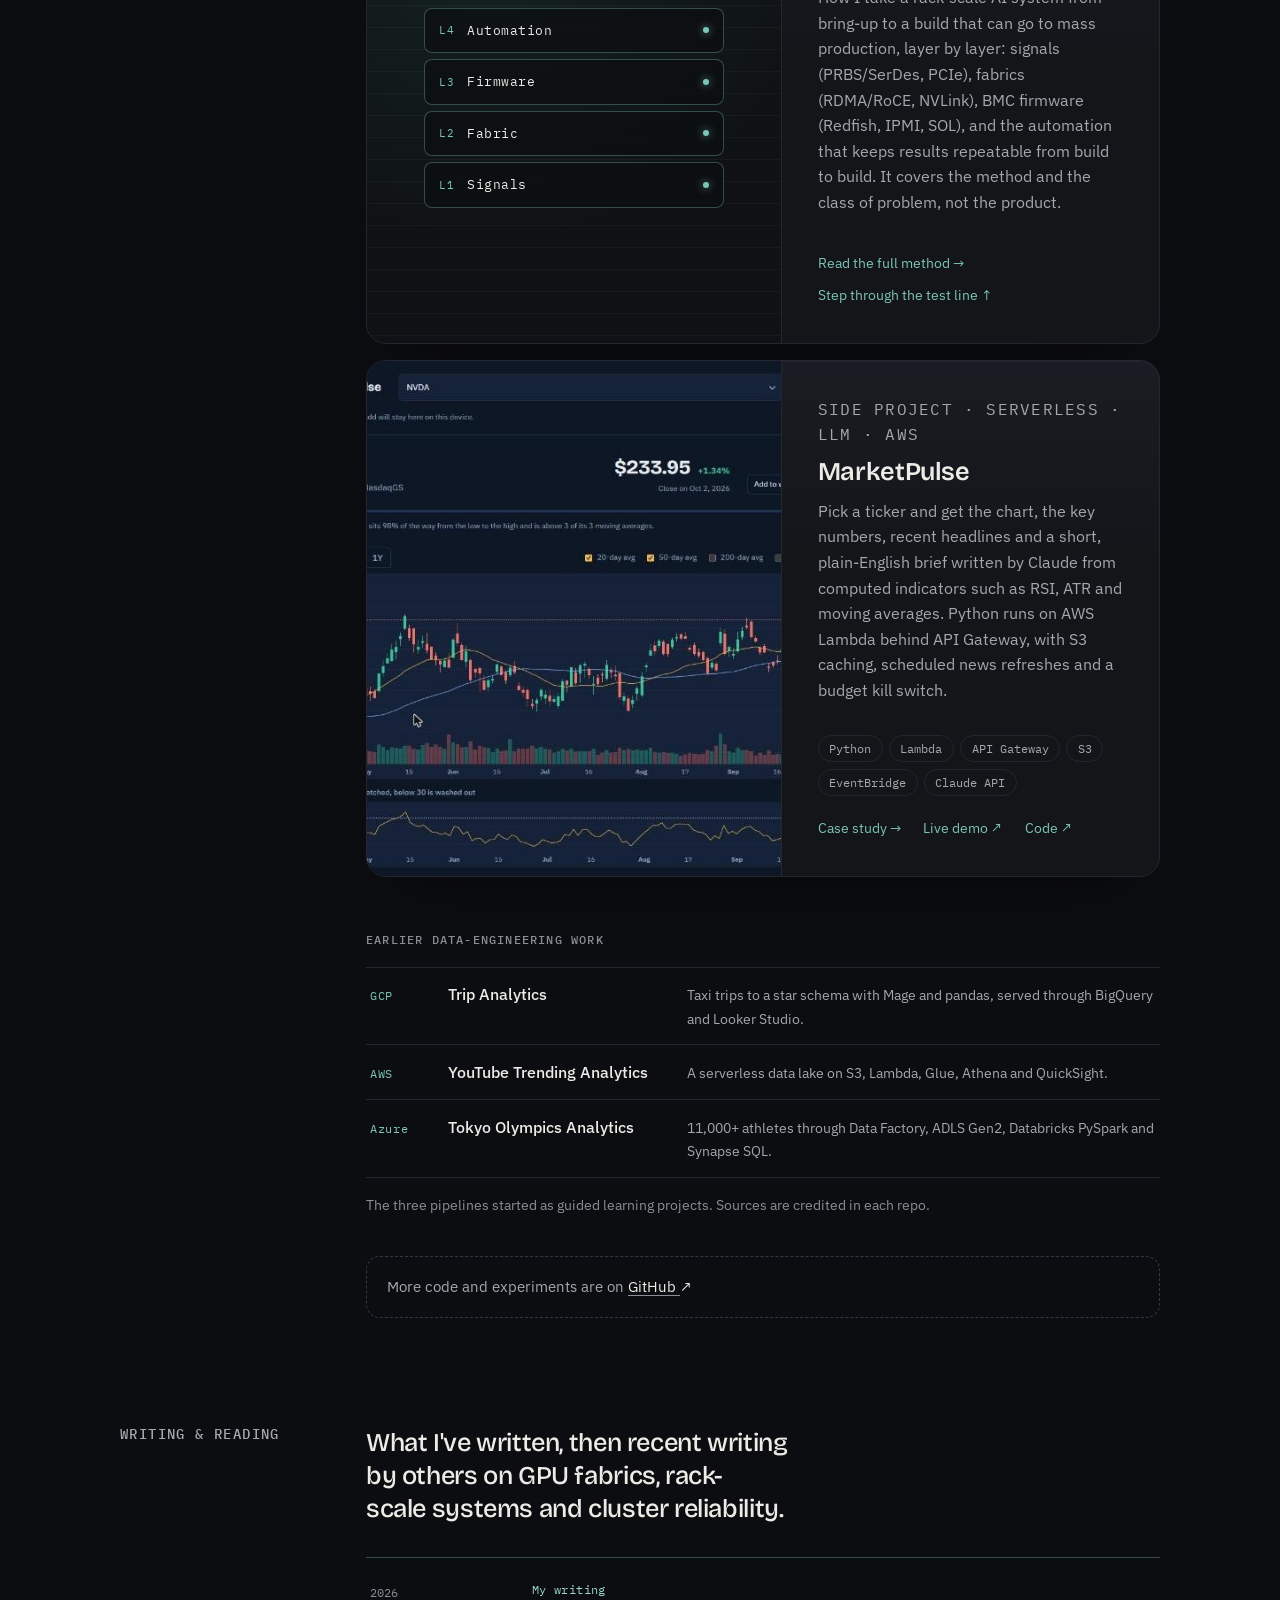
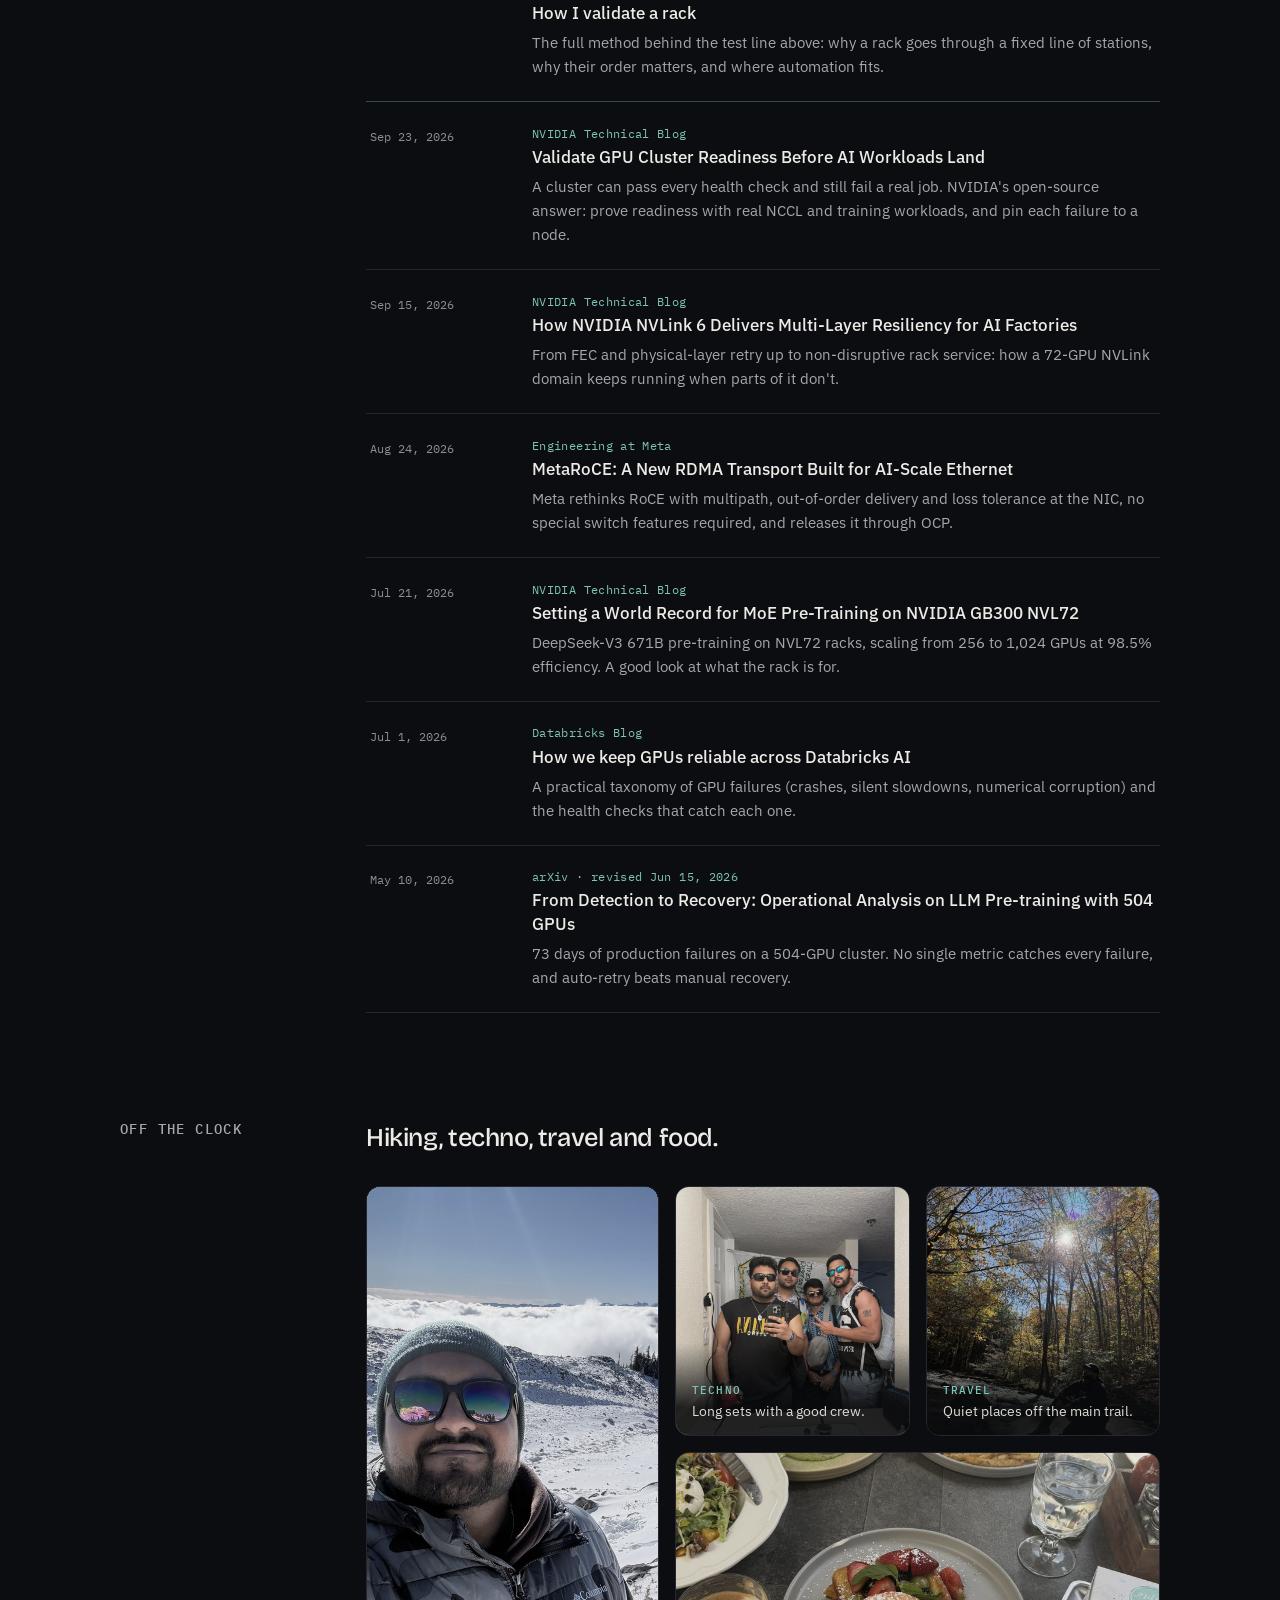
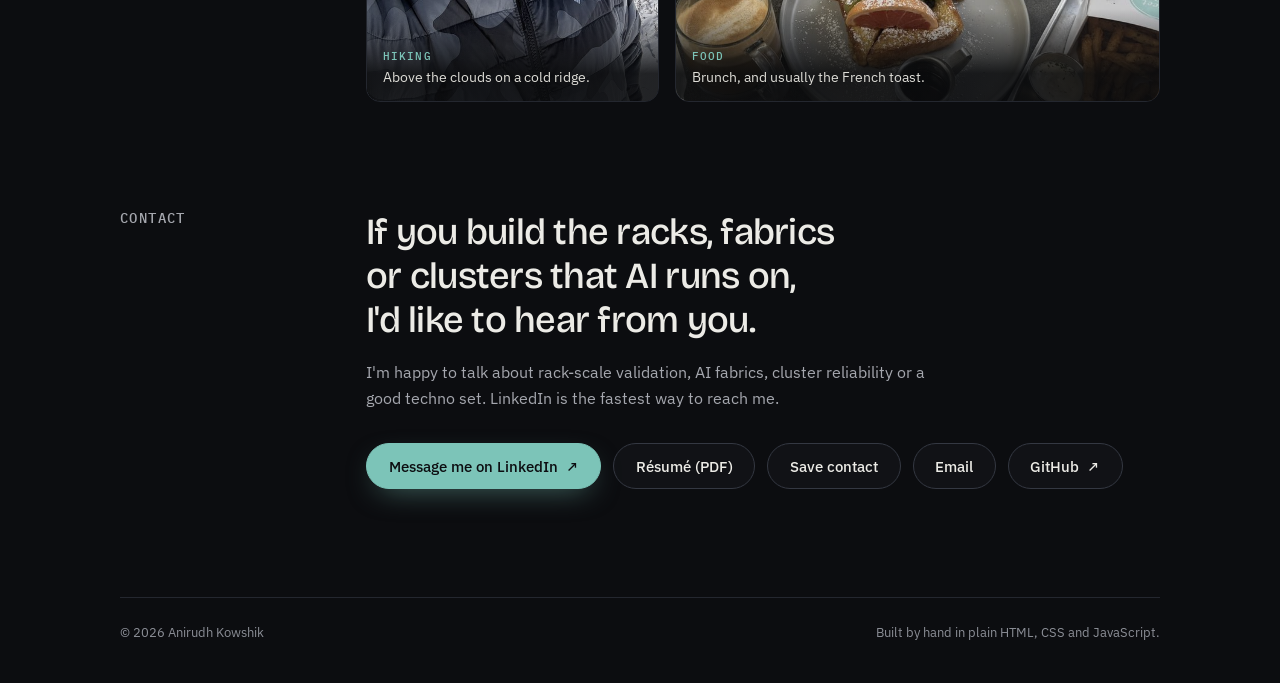
==== commit 5add668d: "Unisys rewrite, Save contact button, narrow-phone nav fix Co-Authored-By: Claude Opus 5.5 <noreply@a" ====
--- a/index.html
+++ b/index.html
@@ -40,9 +40,9 @@
   <link rel="preconnect" href="https://fonts.googleapis.com">
   <link rel="preconnect" href="https://fonts.gstatic.com" crossorigin>
   <link href="https://fonts.googleapis.com/css2?family=Bricolage+Grotesque:opsz,wght@12..96,500..700&family=IBM+Plex+Mono:wght@400;500&family=IBM+Plex+Sans:wght@400;500;600&display=swap" rel="stylesheet">
-  <link rel="stylesheet" href="style.css?v=20261003c">
-  <script defer src="script.js?v=20261003c"></script>
-  <script defer src="line.js?v=20261003c"></script>
+  <link rel="stylesheet" href="style.css?v=20261013a">
+  <script defer src="script.js?v=20261013a"></script>
+  <script defer src="line.js?v=20261013a"></script>
 </head>
 <body>
   <a class="skip" href="#main">Skip to content</a>
@@ -77,7 +77,7 @@
             <a class="btn btn-primary" href="https://www.linkedin.com/in/anirudh-kowshik262026" target="_blank" rel="noopener">LinkedIn <span class="arrow" aria-hidden="true">&#8599;</span></a>
             <a class="btn" href="resume.pdf">R&eacute;sum&eacute; (PDF)</a>
             <a class="btn" href="mailto:i.anirudh.kowshik@gmail.com">Email</a>
-            <a class="btn" href="https://github.com/kowshik-anirudh" target="_blank" rel="noopener">GitHub <span class="arrow" aria-hidden="true">&#8599;</span></a>
+            <a class="btn" href="contact.vcf" type="text/vcard">Save contact</a>
           </div>
           <a class="teaser" href="#test-line">
             <span class="teaser-strip" aria-hidden="true"><i></i><i></i><i></i><i></i><i></i><i></i><i></i><b class="teaser-at"></b></span>
@@ -232,7 +232,7 @@
           <div class="about-grid">
             <div class="prose">
               <p>I'm a systems validation engineer at Quanta Manufacturing in Fremont, California. I've taken next-generation AI racks and OCP server platforms through NPI: bringing racks up, verifying their GPU and RDMA/RoCE fabrics, hardening BMC firmware, and tracing link failures down to PCIe and SerDes. Large AI jobs depend on every GPU and link in a rack working correctly, and validation is where problems get caught before they reach a production cluster.</p>
-              <p>I came to hardware through software: production Kubernetes on AKS and OpenShift at Unisys, Kafka-based data pipelines into Azure at DLL, then a production RAG assistant at ResMed. That range helps in validation. When a failure crosses the line between hardware, firmware and software, I can follow it across instead of handing it off, and I turn repetitive checks into Python and Bash automation so results stay repeatable from build to build.</p>
+              <p>I came to hardware through software: bare-metal Kubernetes and Slurm compute at Unisys, Kafka-based data pipelines into Azure at DLL, then a production RAG assistant at ResMed. That range helps in validation. When a failure crosses the line between hardware, firmware and software, I can follow it across instead of handing it off, and I turn repetitive checks into Python and Bash automation so results stay repeatable from build to build.</p>
               <p>Next, I want to keep building in AI infrastructure: rack-scale systems, GPU fabrics and the reliability of the clusters built from them. Alongside my job, I'm pursuing an executive PhD in Information Technology, with a concentration in Computer Engineering, at the University of the Cumberlands.</p>
             </div>
             <aside class="stack" aria-label="Layers of the stack I have worked across">
@@ -240,7 +240,7 @@
               <ol>
                 <li><span class="u" aria-hidden="true">U6</span><span><span class="layer">Models</span><span class="what">RAG, Bedrock, PyTorch, forecasting</span></span><span class="where">ResMed</span></li>
                 <li><span class="u" aria-hidden="true">U5</span><span><span class="layer">Data</span><span class="what">Kafka, Azure Data Lake, SQL/ETL</span></span><span class="where">DLL</span></li>
-                <li><span class="u" aria-hidden="true">U4</span><span><span class="layer">Platform</span><span class="what">Kubernetes on AKS and OpenShift</span></span><span class="where">Unisys</span></li>
+                <li><span class="u" aria-hidden="true">U4</span><span><span class="layer">Platform</span><span class="what">Bare metal, Kubernetes, Slurm</span></span><span class="where">Unisys</span></li>
                 <li class="now"><span class="u" aria-hidden="true">U3</span><span><span class="layer">Firmware</span><span class="what">BMC: Redfish, IPMI, SOL</span></span><span class="where">Quanta</span></li>
                 <li class="now"><span class="u" aria-hidden="true">U2</span><span><span class="layer">Fabric</span><span class="what">GPU fabric, RDMA/RoCE, PXE</span></span><span class="where">Quanta</span></li>
                 <li class="now"><span class="u" aria-hidden="true">U1</span><span><span class="layer">Signals</span><span class="what">PRBS/SerDes, PCIe, NVMe, retimers</span></span><span class="where">Quanta</span></li>
@@ -269,7 +269,7 @@
                 <div class="role-head"><h3>Systems Validation Engineer</h3></div>
                 <p class="headline">Took next-generation rack-scale AI systems and hyperscaler OCP server platforms through NPI toward mass production, gating each build with test plans, firmware validation and failure debug, and driving fixes back to hardware and firmware teams.</p>
                 <ul>
-                  <li><b>Rack bring-up.</b> Validated 40+ NVIDIA GB300 and VR200 AI racks and custom ASIC-based Meta OCP server racks through every development phase (EVT, DVT, PVT) toward mass production, across 4 NPI builds, by using PXE network boot to provision multi-host test environments for L10&ndash;L12 rack bring-up.</li>
+                  <li><b>Rack bring-up.</b> Took NVIDIA GB300 and VR200 AI racks and custom ASIC-based Meta OCP server racks through every development phase (EVT, DVT, PVT) toward mass production, across 4 NPI builds, using PXE network boot to provision multi-host test environments for L10&ndash;L12 rack bring-up.</li>
                   <li><b>GPU and network fabrics.</b> Caught link, connectivity and configuration failures at rack level before they could reach production AI clusters (35+ issues caught before mass production), by verifying RDMA/RoCE across NICs, network modules and the full rack topology on every build, and by debugging NVLink switch fabric issues with NVIDIA Fabric Manager, tracing GPUs that failed to join the fabric back to link, firmware or configuration faults, so each rack came up with all 72 GPUs on the NVLink fabric.</li>
                   <li><b>Test automation.</b> Automated about 60% of manual rack checks, saving roughly two engineer-days per build, by replacing repetitive manual checks with Python/Bash automation, a hardened Python/YAML test framework and log-parsing tooling, which made rack-level validation results repeatable across builds.</li>
                   <li><b>Signal integrity.</b> Root-caused 20+ PCIe, NIC, NVMe and retimer link failures across hardware, firmware and test infrastructure, isolating them with PRBS/SerDes testing so fixes landed in the next board rev or firmware RC.</li>
@@ -318,15 +318,15 @@
                 <span class="role-where">Remote (India)</span>
               </div>
               <div>
-                <div class="role-head"><h3>Software Engineer</h3><span class="impact"><b>&minus;35%</b> cluster-management overhead</span></div>
-                <p class="headline">Kept multi-cluster production Kubernetes on AKS and Red Hat OpenShift reliable and recoverable, provisioning clusters with Velero-based disaster recovery and resilient persistent storage on Rook and Longhorn.</p>
+                <div class="role-head"><h3>Software Engineer</h3><span class="impact"><b>30+</b> bare-metal nodes provisioned</span></div>
+                <p class="headline">Built compute infrastructure from the metal up: bare-metal Kubernetes clusters for staging, and Azure VMs running Slurm batch workloads for heavy data processing.</p>
                 <ul>
-                  <li><b>Multi-cloud visibility.</b> Cut cluster-management overhead 35% by building a hybrid dashboard giving one view of every cluster across clouds.</li>
-                  <li><b>Secrets management.</b> Reduced manual credential work 60% across cross-platform services by moving secrets and service discovery onto HashiCorp Vault and Consul, so services pulled credentials securely instead of relying on hand-managed secrets.</li>
-                  <li><b>Release security.</b> Cut release-cycle effort 20% by building automated Trivy vulnerability scanning into the Azure DevOps release pipeline, keeping every production workload compliant on each release without manual security reviews.</li>
-                  <li><b>Networking and on-call.</b> Kept production traffic flowing by owning Calico networking, network policies and ingress, shipping infrastructure changes through Terraform and Helm, and leading on-call root-cause analysis across clusters with ELK and Falco.</li>
+                  <li><b>Bare metal to Kubernetes.</b> Provisioned 30+ on-prem bare-metal nodes with Terraform and Ansible playbooks, then stood up 3 Tanzu Kubernetes clusters on top to give 2 engineering teams their staging environments.</li>
+                  <li><b>Cluster monitoring.</b> Built Prometheus and Grafana monitoring for node metrics, pod storage alerts and cluster resource usage.</li>
+                  <li><b>Slurm batch workloads.</b> Managed 20+ Azure VMs with Terraform modules and Ansible-automated patching, and wrote the Slurm job templates and sbatch scripts that sized memory per job so runs completed without out-of-memory kills. Tracked queue depth and node utilization in Grafana.</li>
+                  <li><b>Release security.</b> Cut release-cycle effort 20% by building automated Trivy vulnerability scanning into the Azure DevOps release pipeline.</li>
                 </ul>
-                <ul class="tags" aria-label="Tools"><li>Kubernetes</li><li>AKS</li><li>OpenShift</li><li>Velero</li><li>Vault</li><li>Consul</li><li>Terraform</li><li>Helm</li><li>Calico</li><li>Trivy</li><li>ELK</li><li>Falco</li></ul>
+                <ul class="tags" aria-label="Tools"><li>Bare metal</li><li>Terraform</li><li>Ansible</li><li>Kubernetes</li><li>VMware Tanzu</li><li>Slurm</li><li>Azure</li><li>Prometheus</li><li>Grafana</li><li>Trivy</li></ul>
               </div>
             </li>
           </ol>
@@ -360,11 +360,11 @@
             </div>
             <div class="skill-group primary">
               <dt>Networking</dt>
-              <dd><ul><li>NVLink</li><li>NVSwitch</li><li>NVIDIA Fabric Manager</li><li>RDMA</li><li>RoCE</li><li>Calico CNI</li><li>Kubernetes network policies</li></ul></dd>
+              <dd><ul><li>NVLink</li><li>NVSwitch</li><li>NVIDIA Fabric Manager</li><li>RDMA</li><li>RoCE</li></ul></dd>
             </div>
             <div class="skill-group">
               <dt>Cloud &amp; platform</dt>
-              <dd><ul><li>Kubernetes (AKS, OpenShift)</li><li>Helm</li><li>Terraform</li><li>Vault</li><li>CI/CD (Azure DevOps)</li><li>ELK</li><li>Falco</li><li>AWS</li><li>Azure</li><li>GCP</li></ul></dd>
+              <dd><ul><li>Bare-metal provisioning</li><li>Kubernetes (Tanzu)</li><li>Slurm</li><li>Terraform</li><li>Ansible</li><li>Prometheus/Grafana</li><li>Trivy</li><li>CI/CD (Azure DevOps)</li><li>AWS</li><li>Azure</li><li>GCP</li></ul></dd>
             </div>
             <div class="skill-group">
               <dt>Programming &amp; ML</dt>
@@ -532,6 +532,7 @@
           <div class="cta">
             <a class="btn btn-primary" href="https://www.linkedin.com/in/anirudh-kowshik262026" target="_blank" rel="noopener">Message me on LinkedIn <span class="arrow" aria-hidden="true">&#8599;</span></a>
             <a class="btn" href="resume.pdf">R&eacute;sum&eacute; (PDF)</a>
+            <a class="btn" href="contact.vcf" type="text/vcard">Save contact</a>
             <a class="btn" href="mailto:i.anirudh.kowshik@gmail.com">Email</a>
             <a class="btn" href="https://github.com/kowshik-anirudh" target="_blank" rel="noopener">GitHub <span class="arrow" aria-hidden="true">&#8599;</span></a>
           </div>
--- a/style.css
+++ b/style.css
@@ -1161,3 +1161,10 @@
 .story li > strong { padding-top: .2rem; font-family: var(--display); font-size: 1.15rem; font-weight: 600; letter-spacing: -0.01em; line-height: 1.3; color: var(--text); }
 .story li:first-child > strong { color: var(--fail); }
 .story-wrap + .links { margin-top: 2.25rem; }
+
+/* very narrow phones (360px Androids, iPhone SE): keep all five nav links on screen */
+@media (max-width: 380px) {
+  .nav-inner { gap: .5rem; }
+  .nav ul { gap: .5rem; }
+  .nav li a { font-size: .72rem; }
+}
